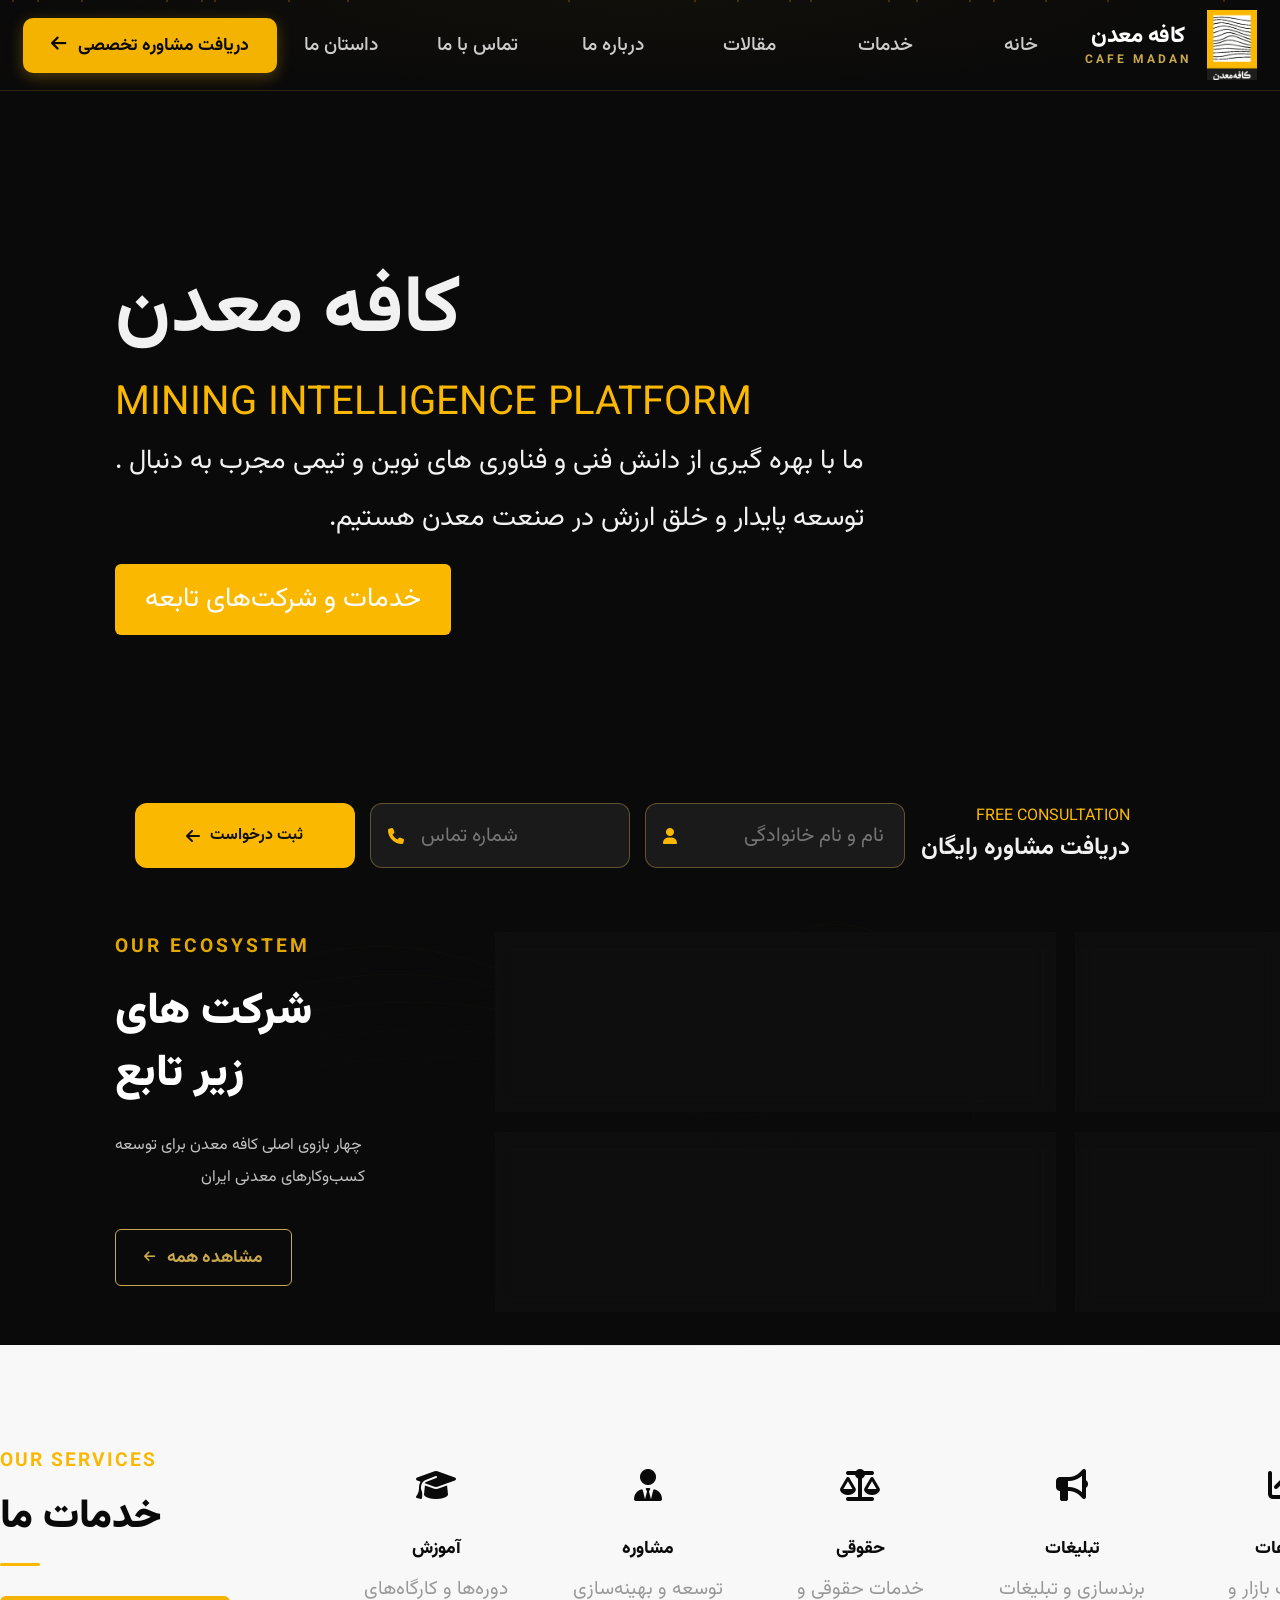
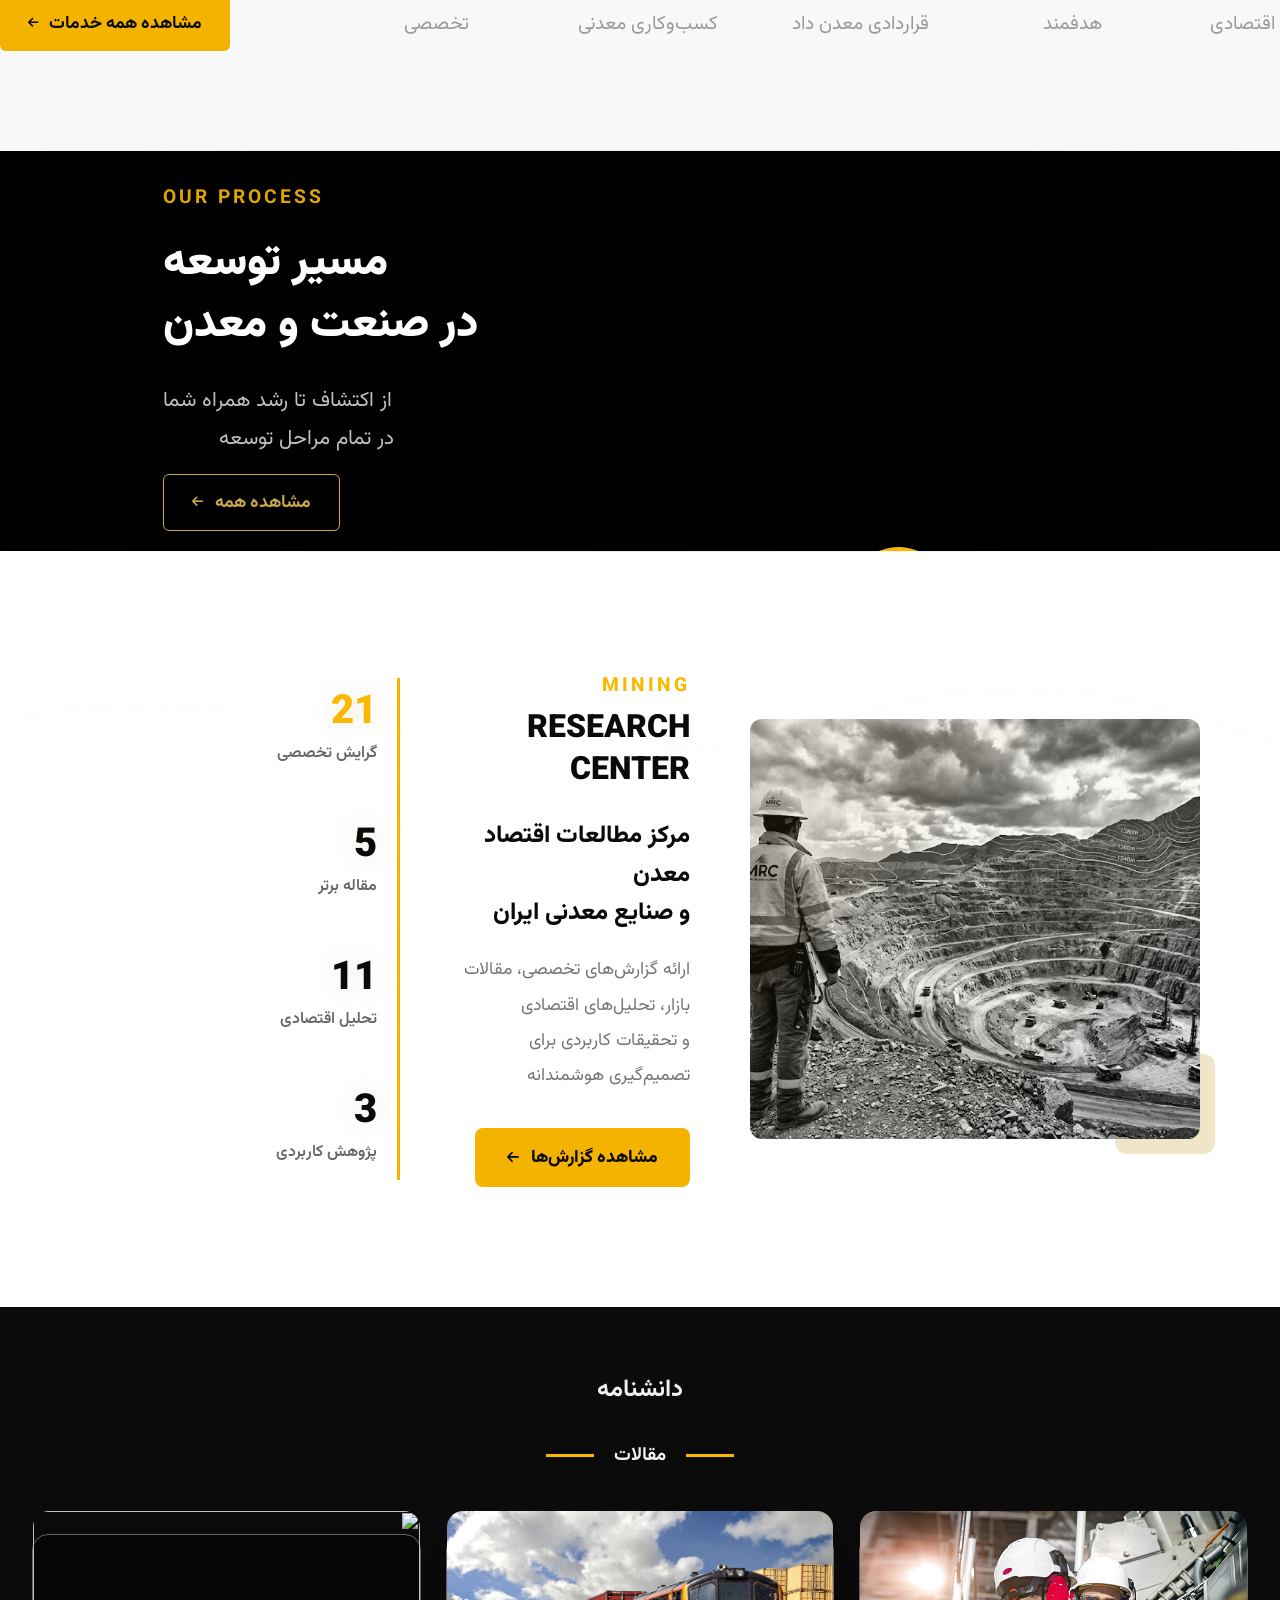
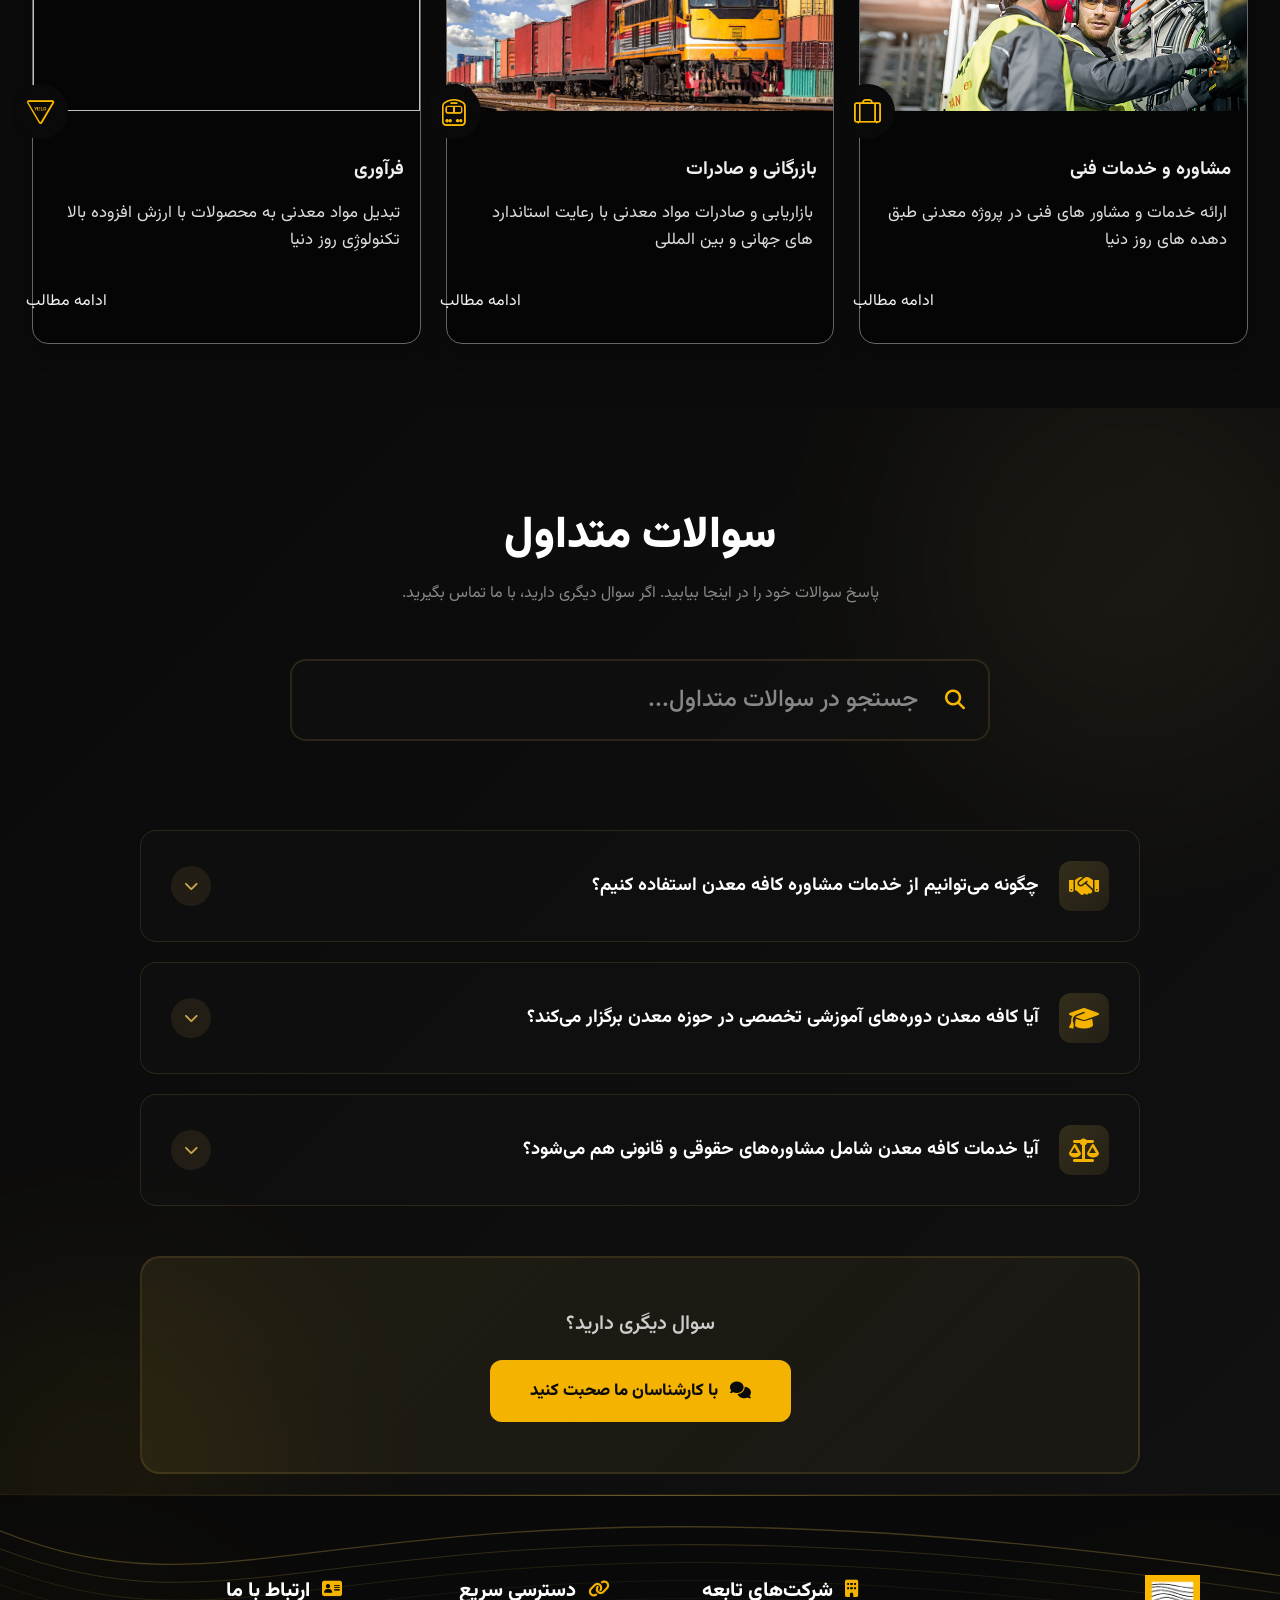
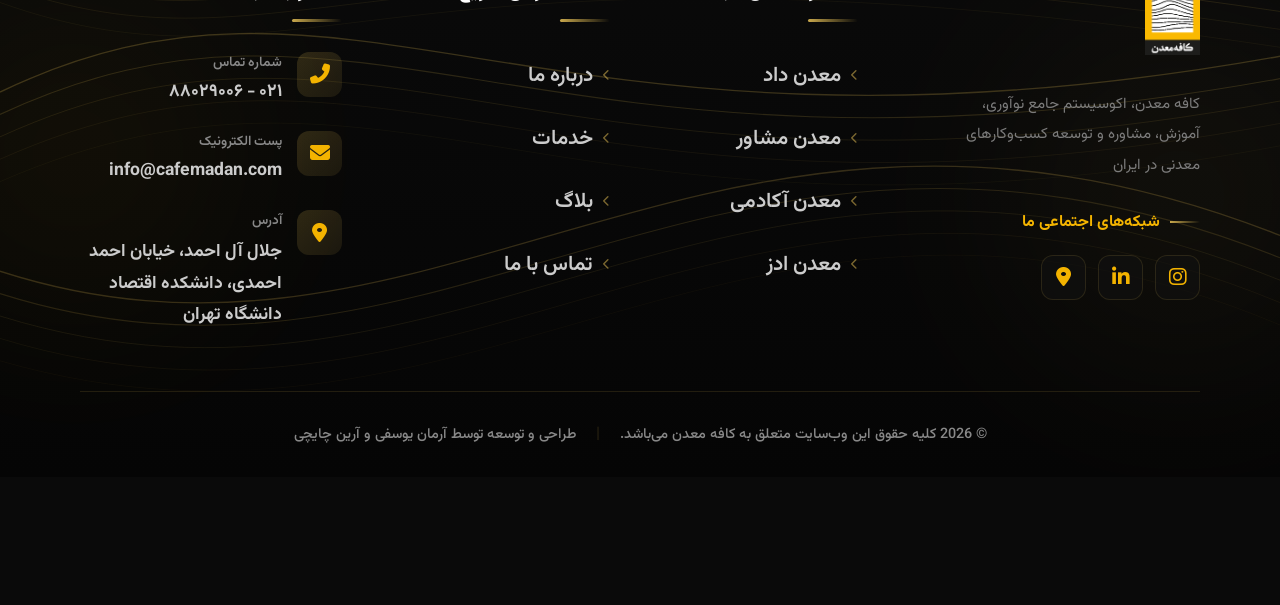
==== public/index.html @ b5cd9478 "Initial website" ====
<!DOCTYPE html>
<html lang="fa" dir="rtl">

<head>
    <meta charset="UTF-8">
    <meta name="viewport" content="width=device-width, initial-scale=1.0">
        <link rel="stylesheet" href="https://cdn.jsdelivr.net/npm/bootstrap-icons@1.13.1/font/bootstrap-icons.min.css">
          <link href="https://fonts.googleapis.com/css2?family=Vazirmatn:wght@100;200;300;400;500;600;700;800;900&display=swap" rel="stylesheet">
    <link rel="stylesheet" href="https://cdnjs.cloudflare.com/ajax/libs/font-awesome/6.5.0/css/all.min.css">
    <link href="https://fonts.googleapis.com/css2?family=Vazirmatn:wght@100;200;300;400;500;600;700;800;900&display=swap" rel="stylesheet">
    <title>کافه معدن</title>

    <link rel="stylesheet" href="./css/style.css">
</head>

<body>

        <nav class="navbar" id="navbar">
        <div class="navbar-overlay"></div>
        <div class="container nav-container">
            
            <!-- Logo Section -->
            <div class="nav-logo">
                <div class="logo-wrapper">
                    <div style="position: relative;top: .3rem;">
                        <img src="images/Asset 1.png" style="object-fit: cover;width: 50px;height: 70px;" alt="">
                        
                    </div>
                    <div class="logo-text">
                        <span class="logo-fa">کافه معدن</span>
                        <span class="logo-en">CAFE MADAN</span>
                    </div>
                </div>
            </div>

            <!-- Navigation Menu -->
            <ul class="nav-menu" id="navMenu">
                <li class="nav-item">
                    <a href="#home" style="font-size: 1.2rem;" class="nav-link active">
                        <span class="link-text">خانه</span>
                        <span class="link-underline"></span>
                    </a>
                </li>
                
                <li class="nav-item">
                    <a href="khadamat.html" style="font-size: 1.2rem;" class="nav-link">
                        <span class="link-text">خدمات</span>
                        <span class="link-underline"></span>
                    </a>
                </li>
                <li class="nav-item">
                    <a href="articels.html" style="font-size: 1.2rem;" class="nav-link">
                        <span class="link-text">مقالات</span>
                        <span class="link-underline"></span>
                    </a>
                </li>
               
                <li class="nav-item">
                    <a href="aboutus.html" style="font-size: 1.2rem;" class="nav-link">
                        <span class="link-text">درباره ما</span>
                        <span class="link-underline"></span>
                    </a>
                </li>
                <li class="nav-item">
                    <a href="call.html" style="font-size: 1.2rem;" class="nav-link">
                        <span class="link-text">تماس با ما</span>
                        <span class="link-underline"></span>
                    </a>
                </li>
                <li class="nav-item">
                    <a href="storyus.html" style="font-size: 1.2rem;" class="nav-link">
                        <span class="link-text">داستان ما</span>
                        <span class="link-underline"></span>
                    </a>
                </li>
            </ul>

            <!-- Action Buttons -->
            <div class="nav-actions">
                <a href="#" style="font-size: 1.1rem;" class="btn-ecosystem">
                    <span class="btn-text">دریافت مشاوره تخصصی</span>
                    <span class="btn-icon">
                        <i class="fas fa-arrow-left"></i>
                    </span>
                    <span class="btn-shine"></span>
                </a>
                
                <button class="hamburger" id="hamburger" aria-label="منو">
                    <span class="hamburger-line"></span>
                    <span class="hamburger-line"></span>
                    <span class="hamburger-line"></span>
                </button>
            </div>
        </div>
    </nav>


    <section class="home" style="background: url('./images/view-heavy-machinery-used-construction-industry.jpg') no-repeat;    display: flex;
    align-items: center;
    min-height: 100vh;
    background-position: center;
    background-size: cover;">
    <div class="content">
        <h3>کافه معدن</h3>
        <span style="color: #FAB900 !important;">MINING INTELLIGENCE PLATFORM</span>
        <p>ما با بهره گیری از دانش فنی و فناوری های نوین و تیمی مجرب  به دنبال         .</p>       <p style="display: flex;justify-content: right;">  توسعه پایدار و خلق ارزش در صنعت معدن هستیم.</p>
        <a href="#ecosystem" class="btn" style="background-color: #FAB900
;border: none;">خدمات و شرکت‌های تابعه</a>
    </div>

    <!-- ✅ بخش آمار - دقیقاً مثل تصویر -->
    <!--div class="hero-stats" style="padding-bottom: 2.9rem;">
        <div class="hero-stat-card">
            <div class="stat-top">
                <span style="color: #FAB900;" class="stat-number" data-target="15">0</span>
                <span class="stat-plus" style="color: #FAB900 !important;">+</span>
            </div>
            <div class="stat-bottom">
                <div class="stat-icon">
                    <svg xmlns="http://www.w3.org/2000/svg" fill="none" viewBox="0 0 24 24" stroke="currentColor" stroke-width="2" style="color: #FAB900 !important;">
                        <path stroke-linecap="round" stroke-linejoin="round" d="M13 7h8m0 0v8m0-8l-8 8-4-4-6 6"/>
                    </svg>
                </div>
                <p style="font-size: 1.2rem;">سال تجربه<br>در صنعت معدن</p>
            </div>
        </div>

        <div class="hero-stat-card">
            <div class="stat-top">
                <span style="color: #FAB900;" class="stat-number" data-target="24">0</span>
                <span class="stat-plus"></span>
            </div>
            <div class="stat-bottom">
                <div class="stat-icon">
                    <svg xmlns="http://www.w3.org/2000/svg" fill="none" viewBox="0 0 24 24" stroke="currentColor" stroke-width="2" style="color: #FAB900 !important;">
                        <path stroke-linecap="round" stroke-linejoin="round" d="M9 17a2 2 0 11-4 0 2 2 0 014 0zM19 17a2 2 0 11-4 0 2 2 0 014 0z"/>
                        <path stroke-linecap="round" stroke-linejoin="round" d="M13 16V6a1 1 0 00-1-1H4a1 1 0 00-1 1v10a1 1 0 001 1h1m8-1a1 1 0 01-1 1H9m4-1V8a1 1 0 011-1h2.586a1 1 0 01.707.293l3.414 3.414a1 1 0 01.293.707V16a1 1 0 01-1 1h-1m-6-1a1 1 0 001 1h1M5 17a2 2 0 104 0m-4 0a2 2 0 114 0m6 0a2 2 0 104 0m-4 0a2 2 0 114 0"/>
                    </svg>
                </div>
                <p style="font-size: 1.2rem;">پروژه فعال<br>در سراسر کشور</p>
            </div>
        </div>

        <div class="hero-stat-card">
            <div class="stat-top">
                <span style="color: #FAB900;" class="stat-number" data-target="48">0</span>
                <span class="stat-plus" style="color: #FAB900;">M+</span>
            </div>
            <div class="stat-bottom">
                <div class="stat-icon">
                    <svg xmlns="http://www.w3.org/2000/svg" fill="none" viewBox="0 0 24 24" stroke="currentColor" stroke-width="2" style="color: #FAB900 !important;">
                        <path stroke-linecap="round" stroke-linejoin="round" d="M20 7l-8-4-8 4m16 0l-8 4m8-4v10l-8 4m0-10L4 7m8 4v10M4 7v10l8 4"/>
                    </svg>
                </div>
                <p style="font-size: 1.2rem;">تن ذخایر شناسایی شده<br>در پهنه‌های معدنی</p>
            </div>
        </div>

        <div class="hero-stat-card">
            <div class="stat-top">
                <span style="color: #FAB900;" class="stat-number" data-target="350">0</span>
                <span class="stat-plus">+</span>
            </div>
            <div class="stat-bottom">
                <div class="stat-icon">
                    <svg xmlns="http://www.w3.org/2000/svg" fill="none" viewBox="0 0 24 24" stroke="currentColor" stroke-width="2" style="color: #FAB900 !important;">
                        <path stroke-linecap="round" stroke-linejoin="round" d="M17 20h5v-2a3 3 0 00-5.356-1.857M17 20H7m10 0v-2c0-.656-.126-1.283-.356-1.857M7 20H2v-2a3 3 0 015.356-1.857M7 20v-2c0-.656.126-1.283.356-1.857m0 0a5.002 5.002 0 019.288 0M15 7a3 3 0 11-6 0 3 3 0 016 0zm6 3a2 2 0 11-4 0 2 2 0 014 0zM7 10a2 2 0 11-4 0 2 2 0 014 0z"/>
                    </svg>
                </div>
                <p style="font-size: 1.2rem;">نیروی متخصص<br>و متعهد</p>
            </div>
        </div>
    </div-->
</section>



    <section class="ecosystem-section" id="ecosystem" style="direction: ltr;height: 445px;padding-right: 20rem;">
        <!-- Topographic Pattern Background -->
        <div class="topo-pattern">
            <svg viewBox="0 0 1200 800" xmlns="http://www.w3.org/2000/svg">
                <path d="M0,100 Q200,50 400,150 T800,100 T1200,200" fill="none" stroke="rgba(244,180,0,0.06)" stroke-width="1"/>
                <path d="M0,150 Q250,100 450,200 T850,150 T1200,250" fill="none" stroke="rgba(244,180,0,0.05)" stroke-width="1"/>
                <path d="M0,200 Q300,150 500,250 T900,200 T1200,300" fill="none" stroke="rgba(244,180,0,0.05)" stroke-width="1"/>
                <path d="M0,250 Q350,200 550,300 T950,250 T1200,350" fill="none" stroke="rgba(244,180,0,0.04)" stroke-width="1"/>
                <path d="M0,300 Q400,250 600,350 T1000,300 T1200,400" fill="none" stroke="rgba(244,180,0,0.04)" stroke-width="1"/>
                <path d="M0,350 Q450,300 650,400 T1050,350 T1200,450" fill="none" stroke="rgba(244,180,0,0.03)" stroke-width="1"/>
                <path d="M0,400 Q500,350 700,450 T1100,400 T1200,500" fill="none" stroke="rgba(244,180,0,0.03)" stroke-width="1"/>
                <path d="M0,450 Q550,400 750,500 T1150,450 T1200,550" fill="none" stroke="rgba(244,180,0,0.02)" stroke-width="1"/>
                <path d="M0,500 Q600,450 800,550 T1200,600" fill="none" stroke="rgba(244,180,0,0.02)" stroke-width="1"/>
                <path d="M0,550 Q650,500 850,600 T1200,650" fill="none" stroke="rgba(244,180,0,0.015)" stroke-width="1"/>
                <path d="M0,600 Q700,550 900,650 T1200,700" fill="none" stroke="rgba(244,180,0,0.01)" stroke-width="1"/>
                <path d="M0,650 Q750,600 950,700 T1200,750" fill="none" stroke="rgba(244,180,0,0.01)" stroke-width="1"/>
                <path d="M0,700 Q800,650 1000,750 T1200,800" fill="none" stroke="rgba(244,180,0,0.008)" stroke-width="1"/>
                <path d="M0,750 Q850,700 1050,800" fill="none" stroke="rgba(244,180,0,0.005)" stroke-width="1"/>
            </svg>
        </div>

        <div class="eco-wrapper">
            <!-- Left Side: Header -->
            <div class="eco-header" style="margin-bottom: 2.3rem;">
                <span class="eco-label" style="color: #FAB900 !important;font-size: 1.2rem !important; ">OUR ECOSYSTEM</span>
                <h2 class="eco-title">
                    شرکت های<br>
                   زیر تابع
                </h2>
                <p class="eco-desc">
                    چهار بازوی اصلی کافه معدن برای توسعه
                                     <p class="eco-desc2">                     کسب‌وکارهای معدنی ایران</p>
                </p>
                <a href="#" style="font-size: 1.1rem;" class="eco-btn">
                    <i class="fas fa-arrow-left"></i>
                    <span>مشاهده همه</span>
                </a>
            </div>

            <!-- Right Side: Cards Grid -->
            <div class="eco-cards-grid">
                <!-- Card 01 -->
                <div class="eco-card" data-index="1">
                    <div class="card-header">
                        <div class="card-arrow-icon">
                            
                        </div>
                        <span class="card-num" style="color: #FAB900 !important;">01</span>
                    </div>
                                            <!--div style="display: flex;align-items: center;justify-content: center;position: absolute;left: 22rem;">
                                                <img style="width: 8rem;height: 16rem;position: relative;bottom: 5rem;" src="lars-portjanow-Q7Qz1JkjHqQ-unsplash.jpg" alt="">
                        </div-->
                    <div class="card-body">
                        <div class="card-icon" style="position: relative;bottom: 2rem;left: 1rem;">
                            <img src="images/لوگوی-معدن-آکادمی.webp" alt="" style="width: 6rem;border-radius: 1rem;margin-top: 1rem;">
                        </div>
                        <div style="position: relative;bottom: 7rem;left: 7rem;">
                            <h3 class="card-title">معدن آکادمی</h3>
                        <p class="card-desc">
                            آموزش تخصصی، دوره‌های آنلاین<br>
                           <p class="card-desc2" style="margin-left: 5.5rem;"> و کارگاه‌های عملی</p>
                        </p>
                        <a href="https://www.instagram.com/madan.academy/" style="font-size: 20px;position: relative;left: 20rem;font-size: 15px;text-decoration: none;color: #FAB900 !important;">مشاهده</a>
                        </div>
                    </div>
                    <div class="card-border-glow"></div>
                </div>

                <!-- Card 02 -->
                <div class="eco-card" data-index="2">
                    <div class="card-header">
                        <div class="card-arrow-icon">
                            
                        </div>
                        <span class="card-num" style="color: #FAB900 !important;">02</span>
                    </div>
                    <div class="card-body">
                        <div class="card-icon" style="position: relative;bottom: 2rem;left: 1rem;">
                            <img src="images/لوگوی-معدن-داد.webp" alt="" style="width: 6rem;border-radius: 1rem;margin-top: 1rem;">
                        </div>
                        <div style="position: relative;bottom: 7rem;left: 7rem;"">
                            <h3 class="card-title">معدن داد</h3>
                        <p class="card-desc">
                            خدمات حقوقی تخصصی<br>
                           <p class="card-desc2" style="margin-left: 3.6rem;"> در حوزه معدن</p>
                        </p>
                        <a href="https://www.instagram.com/madan.daad/" style="font-size: 20px;position: relative;left: 20rem;font-size: 15px;text-decoration: none;color: #FAB900 !important;">مشاهده</a>
                        </div>
                    </div>
                    <div class="card-border-glow"></div>
                </div>

                <!-- Card 03 -->
                <div class="eco-card" data-index="3">
                    <div class="card-header">
                        <div class="card-arrow-icon">
                            
                        </div>
                        <span class="card-num" style="color: #FAB900 !important;">03</span>
                    </div>
                    <div class="card-body">
                        <div class="card-icon" style="position: relative;bottom: 2rem;left: 1rem;">
                            <img src="images/لوگوی-معدن-ادز.webp" alt="" style="width: 6rem;border-radius: 1rem;margin-top: 1rem;">
                        </div>
                        <div style="position: relative;bottom: 7rem;left: 7rem;">
                            <h3 class="card-title">معدن ادز</h3>
                        <p class="card-desc">
                            تبلیغات و برندینگ تخصصی<br>
                           <p class="card-desc2" style="margin-left: 4rem !important;"> در صنعت معدن</p>
                        </p>
                        <a href="https://azargroupco.com/" style="font-size: 20px;position: relative;left: 20rem;font-size: 15px;text-decoration: none;color: #FAB900;">مشاهده</a>
                        </div>
                    </div>
                    <div class="card-border-glow"></div>
                </div>

                <!-- Card 04 - with image background -->
                <div class="eco-card eco-card-image" data-index="4">
                    <div class="card-image-bg"></div>
                    <div class="card-image-overlay"></div>
                    <div class="card-header">
                        <div class="card-arrow-icon">
                           
                        </div>
                        <span class="card-num" style="color: #FAB900 !important;">04</span>
                    </div>
                    <div class="card-body">
                        <div class="card-icon" style="position: relative;bottom: 2rem;left: 1rem;">
                            <img src="images/لوگوی-معدن-مشاور.webp" alt="" style="width: 6rem;border-radius: 1rem;margin-top: 1rem;">
                        </div>
                        <div style="position: relative;bottom: 7rem;left: 7rem;">
                            <h3 class="card-title">معدن مشاور</h3>
                        <p class="card-desc">
                            مشاوره و توسعه کسب‌وکارهای
                           <p class="card-desc2"> معدنی و صنایع وابسته</p>
                        </p>
                        <a  href="https://www.instagram.com/madan.moshaverr/" style="font-size: 20px;position: relative;left: 20rem;font-size: 15px;text-decoration: none;color: #FAB900 !important;">مشاهده</a>
                        </div>
                    </div>
                    <div class="card-border-glow"></div>
                </div>
            </div>
        </div>
    </section>


     <section class="services-section" style="direction: ltr;">
        <div class="services-container">
            
            <!-- Left Side: Header -->
            <div class="services-header" style="position: relative;right: 5rem;">
                <span class="services-label" style="color: #FAB900 !important;font-size: 1.2rem !important;">OUR SERVICES</span>
                <h2 class="services-title">خدمات ما</h2>
                <div class="services-divider" style="background-color: #FAB900 !important;"></div>
                <a href="#" style="font-size: 1.1rem;" class="services-btn">
                    <i class="fas fa-arrow-left"></i>
                    <span>مشاهده همه خدمات</span>
                </a>
            </div>

            <!-- Right Side: Services Grid -->
            <div class="services-grid">
                
                <!-- Service 1: آموزش -->
                <div class="service-item" data-service="1">
                    <div class="service-icon">
                        <i class="fas fa-graduation-cap"></i>
                    </div>
                    <h3 class="service-title">آموزش</h3>
                    <p class="service-desc">
                        دوره‌ها و کارگاه‌های<br>
                        تخصصی
                    </p>
                </div>

                <!-- Service 2: مشاوره -->
                <div class="service-item" data-service="2">
                    <div class="service-icon">
                        <i class="fas fa-user-tie"></i>
                    </div>
                    <h3 class="service-title">مشاوره</h3>
                    <p class="service-desc">
                        توسعه و بهینه‌سازی<br>
                        کسب‌وکاری معدنی
                    </p>
                </div>

                <!-- Service 3: حقوقی -->
                <div class="service-item" data-service="3">
                    <div class="service-icon">
                        <i class="fas fa-balance-scale"></i>
                    </div>
                    <h3 class="service-title">حقوقی</h3>
                    <p class="service-desc">
                        خدمات حقوقی و قراردادی
                        معدن داد
                    </p>
                </div>

                <!-- Service 4: تبلیغات -->
                <div class="service-item" data-service="4">
                    <div class="service-icon">
                        <i class="fas fa-bullhorn"></i>
                    </div>
                    <h3 class="service-title">تبلیغات</h3>
                    <p class="service-desc">
                        برندسازی و تبلیغات<br>
                        هدفمند
                    </p>
                </div>

                <!-- Service 5: اطلاعات -->
                <div class="service-item" data-service="5">
                    <div class="service-icon">
                        <i class="fas fa-chart-line"></i>
                    </div>
                    <h3 class="service-title">اطلاعات</h3>
                    <p class="service-desc">
                        تنظیمات بازار و تحلیل‌های
                        اقتصادی
                    </p>
                </div>

                <!-- Service 6: سرمایه‌گذاری -->
                <div class="service-item" data-service="6">
                    <div class="service-icon">
                        <i class="fas fa-coins"></i>
                    </div>
                    <h3 class="service-title">سرمایه‌گذاری</h3>
                    <p class="service-desc">
                        فرمت‌ها و جذب<br>
                        سرمایه
                    </p>
                </div>

            </div>
        </div>
    </section>

    

<section class="mine" style="direction: ltr;background: #000;height: 400px;padding-right: 20rem;">
    <div class="card">
        <div class="eco-header" style=" padding-left: 3rem;">
                <span class="eco-label" style="color: #FAB900 !important;font-size: 1.2rem !important;">OUR PROcess</span>
                <h2 class="eco-title">
                    مسیر توسعه<br>
                     در صنعت و معدن
                </h2>
                <p class="eco-desc" style="font-size: 1.3rem !important;">
                    از اکتشاف تا رشد همراه شما<br>
                </p>
                <p style="color: #f1f1f1;margin-left: 3.5rem;    opacity: 0.8; font-size: 1.3rem;padding-bottom: 1.2rem;"> در تمام مراحل توسعه</p>
                <a href="#" style="font-size: 1.1rem;" class="eco-btn">
                    <i class="fas fa-arrow-left"></i>
                    <span>مشاهده همه</span>
                </a>
            </div>


            <div class="cardinfo" style="background: transparent;display: flex;align-items: center;text-align: center;justify-content: center;position: relative; bottom: 22rem !;left: 18rem;">
                <div class="boxxx" style=" width: 10rem;height: 18rem;align-items: center;justify-content: center;text-align: center;display: flex;flex-direction: column;">
                    <div class="bord" style="width: 95px;height: 95px;border-radius: 50%;background: #FAB900;align-items: center;display: flex;justify-content: center;">
                        <i style="font-size: 35px;color: #f1f1f1;" class="bi bi-graph-up"></i>
                    </div>
                    <span style="font-size: 1.5rem;font-weight: bold;padding-top: 2rem;padding-bottom: .2rem;color: #f1f1f1;">رشد</span>
                    <p style="font-size: 1rem;color: #999;">توسعه پایدار و اقزایش <br>
                        ارزش افزوده
                    </p>
                </div>
                <i style="color: #f1f1f1;position: relative;bottom: 3rem;font-size: 2rem;" class="bi bi-arrow-right"></i>
                <div class="boxxx"style=" width: 10rem;height: 18rem;align-items: center;justify-content: center;text-align: center;display: flex;flex-direction: column;">
                    <div class="bord" style="width: 95px;height: 95px;border-radius: 50%;background: #FAB900;align-items: center;display: flex;justify-content: center;">
                        <i style="font-size: 35px;color: #f1f1f1;" class="bi bi-people"></i>
                    </div>
                    <span style="font-size: 1.5rem;font-weight: bold;padding-top: 2rem;padding-bottom: .2rem;color: #f1f1f1;">مشاوره</span>
                    <p style="font-size: 1rem;color: #999;">مشاوره تخصصی در  <br>
                    کلیه مراحل
                    </p>
                </div>
                                <i style="color: #f1f1f1;position: relative;bottom: 3rem;font-size: 2rem;" class="bi bi-arrow-right"></i>
                <div class="boxxx" style=" width: 10rem;height: 18rem;align-items: center;justify-content: center;text-align: center;display: flex;flex-direction: column;">
                    <div class="bord" style="width: 95px;height: 95px;border-radius: 50%;background: #FAB900;align-items: center;display: flex;justify-content: center;">
                        <i style="font-size: 35px;color: #f1f1f1;" class="bi bi-mortarboard"></i>
                    </div>
                    <span style="font-size: 1.5rem;font-weight: bold;padding-top: 2rem;padding-bottom: .2rem;color: #f1f1f1;">آموزش</span>
                    <p style="font-size: 1rem;color: #999;">توسعه سازی نیروی <br> متخصص</p>
                </div>
                                <i style="color: #f1f1f1;position: relative;bottom: 3rem;font-size: 2rem;" class="bi bi-arrow-right"></i>
                <div class="boxxx" style=" width: 10rem;height: 18rem;align-items: center;justify-content: center;text-align: center;display: flex;flex-direction: column;">
                   <div class="bord" style="width: 95px;height: 95px;border-radius: 50%;background: #FAB900;align-items: center;display: flex;justify-content: center;">
                        <i style="font-size: 35px;color: #f1f1f1;" class="bi bi-cash-coin"></i>
                    </div>
                    <span style="font-size: 1.5rem;font-weight: bold;padding-top: 2rem;padding-bottom: .2rem;color: #f1f1f1;">سرمایه گذاری</span>
                    <p style="font-size: 1rem;color: #999;">مدیریت سرمایه و <br> تامین مالی</p>
                </div>
                                <i style="color: #f1f1f1;position: relative;bottom: 3rem;font-size: 2rem;" class="bi bi-arrow-right"></i>
                <div class="boxxx" style=" width: 10rem;height: 18rem;align-items: center;justify-content: center;text-align: center;display: flex;flex-direction: column;">
                   <div class="bord" style="width: 95px;height: 95px;border-radius: 50%;background: #FAB900;align-items: center;display: flex;justify-content: center;">
                        <i style="font-size: 35px;color: #f1f1f1;" class="bi bi-menu-down"></i>
                    </div>
                    <span style="font-size: 1.5rem;font-weight: bold;padding-top: 2rem;padding-bottom: .2rem;color: #f1f1f1;">تحلیل</span>
                    <p style="font-size: 1rem;color: #999;">تحلیل داده ها و <br>معاملات امکتن سنجی</p>
                </div>
                                <i style="color: #f1f1f1;position: relative;bottom: 3rem;font-size: 2rem;" class="bi bi-arrow-right"></i>
                <div class="boxxx" style=" width: 10rem;height: 18rem;align-items: center;justify-content: center;text-align: center;display: flex;flex-direction: column;">
                   <div class="bord" style="width: 95px;height: 95px;border-radius: 50%;background: #FAB900;align-items: center;display: flex;justify-content: center;">
                        <i style="font-size: 35px;color: #f1f1f1;" class="bi bi-bullseye"></i>
                    </div>
                    <span style="font-size: 1.5rem;font-weight: bold;padding-top: 2rem;padding-bottom: .2rem;color: #f1f1f1;">اکتشاف</span>
                    <p style="font-size: 1rem;color: #999;">شناسایی و ارزیابی <br>پتانسیل های معدنی</p>
                </div>
            </div>
    </div>
</section>


 <section class="research-section">
        <!-- Topographic Pattern Overlay -->
        <div class="topo-pattern-research">
            <svg viewBox="0 0 1200 600" xmlns="http://www.w3.org/2000/svg">
                <path d="M0,100 Q200,80 400,120 T800,100 T1200,130" fill="none" stroke="rgba(201,168,76,0.08)" stroke-width="1"/>
                <path d="M0,150 Q250,130 450,170 T850,150 T1200,180" fill="none" stroke="rgba(201,168,76,0.06)" stroke-width="1"/>
                <path d="M0,200 Q300,180 500,220 T900,200 T1200,230" fill="none" stroke="rgba(201,168,76,0.06)" stroke-width="1"/>
                <path d="M0,250 Q350,230 550,270 T950,250 T1200,280" fill="none" stroke="rgba(201,168,76,0.05)" stroke-width="1"/>
                <path d="M0,300 Q400,280 600,320 T1000,300 T1200,330" fill="none" stroke="rgba(201,168,76,0.05)" stroke-width="1"/>
                <path d="M0,350 Q450,330 650,370 T1050,350 T1200,380" fill="none" stroke="rgba(201,168,76,0.04)" stroke-width="1"/>
                <path d="M0,400 Q500,380 700,420 T1100,400 T1200,430" fill="none" stroke="rgba(201,168,76,0.04)" stroke-width="1"/>
                <path d="M0,450 Q550,430 750,470 T1150,450 T1200,480" fill="none" stroke="rgba(201,168,76,0.03)" stroke-width="1"/>
            </svg>
        </div>

        <div class="research-container">
            <div class="research-wrapper">
                <!-- Left Side: Image -->
                <div class="research-image-wrapper">
                    <div class="research-image">
                        <img src="images/5893497563606879744.jpg" alt="Mining Research Center - مهندس معدن در حال بررسی معدن روباز">
                        <div class="image-overlay"></div>
                    </div>
                    <div class="image-accent"></div>
                </div>

                <!-- Center: Content -->
                <div class="research-content">
                    <div class="content-header">
                        <span class="content-label" style="color: #FAB900;font-size: 1.2rem;">MINING</span>
                        <h2 class="content-title">RESEARCH CENTER</h2>
                    </div>
                    
                    <h3 class="content-subtitle">
                        مرکز مطالعات اقتصاد معدن<br>
                        و صنایع معدنی ایران
                    </h3>
                    
                    <p style="font-size: 1.1rem;" class="content-desc">
                        ارائه گزارش‌های تخصصی، مقالات بازار، تحلیل‌های اقتصادی<br>
                        و تحقیقات کاربردی برای تصمیم‌گیری هوشمندانه
                    </p>
                    
                    <a href="#" style="font-size: 1.1rem;" class="content-btn">
                        <span>مشاهده گزارش‌ها</span>
                        <i class="fas fa-arrow-left"></i>
                    </a>
                </div>

                <!-- Right Side: Statistics -->
                <div class="research-stats">
                    <div class="stat-item" data-stat="1">
                        <span style="color: #FAB900;" class="stat-number" data-target="47">0</span>
                        <span class="stat-label">گرایش تخصصی</span>
                    </div>
                    
                    <div class="stat-item" data-stat="2">
                        <span class="stat-number" data-target="13">0</span>
                        <span class="stat-label">مقاله برتر</span>
                    </div>
                    
                    <div class="stat-item" data-stat="3">
                        <span class="stat-number" data-target="25">0</span>
                        <span class="stat-label">تحلیل اقتصادی</span>
                    </div>
                    
                    <div class="stat-item" data-stat="4">
                        <span class="stat-number" data-target="09">0</span>
                        <span class="stat-label">پژوهش کاربردی</span>
                    </div>
                </div>
            </div>
        </div>
    </section>





<section class="information">

        <h2 style="color: #f1f1f1;display: flex; text-align: center;justify-content: center;margin-bottom: .5rem;">دانشنامه</h2>
           <div class="title-line">
    <div class="line-hop"></div>

    <h3>مقالات</h3>

    <div class="line-hop2"></div>
</div>

    <div class="boxs">

        <div class="box" data-name=">مشاوره و خدمات فنی ,ارائه خدمات و مشاور های فنی در پروژه معدنی طبق دهده های روز دنیا">
            <div class="img">
                <img src="images/sp2.jpg" alt="">
            </div>
            <div class="inf">
                <div style="width: 55px; height: 55px;background: #0a0a0a;color: #FAB900; border-radius: 50px;display: flex;align-items: center;text-align: center;justify-content: center;position: relative;right: 22rem;bottom: 4rem;font-size: 1.7rem;">
                <i class="bi bi-suitcase-lg" style="position: relative; top: .3rem;"></i>
            </div>
                <h3 style="position: relative;bottom: 3rem;">مشاوره و خدمات فنی</h3>
            <span style="position: relative;bottom: 3rem;">ارائه خدمات و مشاور های فنی در پروژه معدنی طبق دهده های روز دنیا</span>
            <a href="">ادامه مطالب</a>
            </div>
        </div>

        <div class="box" data-name="بازرگانی و صادرات,بازاریابی و صادرات مواد معدنی با رعایت استاندارد های جهانی و بین المللی">
            <div class="img">
                <img src="images/GE_4530_Shutterstock_1077721433_RV.jpg" alt="">
            </div>
            <div style="width: 55px; height: 55px;background: #0a0a0a;color: #FAB900;border-radius: 50px;display: flex;align-items: center;text-align: center;justify-content: center;position: relative;right: 22rem;bottom: 4rem;font-size: 1.7rem;">
                <i class="bi bi-train-front" style="position: relative; top: .3rem;"></i>
            </div>
            <h3 style="position: relative;bottom: 3rem;">بازرگانی و صادرات </h3>
            <span style="position: relative;bottom: 3rem;">بازاریابی و صادرات مواد معدنی با رعایت استاندارد های جهانی و بین المللی</span>
            <a href="" >ادامه مطالب</a>
        </div>

        <div class="box" data-name="فرآوری,تبدیل مواد معدنی به محصولات با ارزش افزوده بالا تکنولوژِی روز دنیا">
            <div class="img">
                <img src="images/pexels-tomfisk-6542371.jpg" alt="">
            </div>
            <div style="width: 55px; height: 55px;background: #0a0a0a;color: #FAB900;border-radius: 50px;display: flex;align-items: center;text-align: center;justify-content: center;position: relative;right: 22rem;bottom: 4rem;font-size: 1.7rem;">
                <i class="bi bi-sign-yield" style="position: relative; top: .3rem;"></i>
            </div>
            <h3 style="position: relative;bottom: 3rem;">فرآوری</h3>
            <span style="position: relative;bottom: 3rem;">تبدیل مواد معدنی به محصولات با ارزش افزوده بالا تکنولوژِی روز دنیا</span>
            <a href="">ادامه مطالب</a>
        </div>
    </div>
</section>



    <section class="faq-section">
        <!-- Background Effects -->
        <div class="faq-bg-pattern">
            <div class="glow-orb glow-orb-1"></div>
            <div class="glow-orb glow-orb-2"></div>
        </div>

        <div class="faq-container">
            <!-- Header -->
            <div class="faq-header">
                
                <h2 class="faq-title">سوالات متداول</h2>
                <p class="faq-desc">
                    پاسخ سوالات خود را در اینجا بیابید. اگر سوال دیگری دارید، با ما تماس بگیرید.
                </p>
            </div>

            <!-- Search Box -->
            <div class="faq-search-wrapper">
                <div class="search-box">
                    <i class="fas fa-search search-icon" style="color: #FAB900;"></i>
                    <input 
                        type="text" 
                        id="faqSearch" 
                        class="search-input" 
                        placeholder="جستجو در سوالات متداول..."
                        autocomplete="off"
                    >
                    <button class="clear-search" id="clearSearch" type="button">
                        <i class="fas fa-times"></i>
                    </button>
                </div>
                <div class="search-stats" id="searchStats"></div>
            </div>

            <!-- FAQ Items -->
            <div class="faq-list" id="faqList">
                
                <!-- FAQ Item 1 -->
                <div class="faq-item" data-category="مشاوره">
                    <button class="faq-question" aria-expanded="false">
                        <div class="question-content">
                            <div class="question-icon">
                                <i class="fas fa-handshake"></i>
                            </div>
                            <span class="question-text">چگونه می‌توانیم از خدمات مشاوره کافه معدن استفاده کنیم؟</span>
                        </div>
                        <div class="question-arrow">
                            <i class="fas fa-chevron-down"></i>
                        </div>
                    </button>
                    <div class="faq-answer">
                        <div class="answer-content">
                            <p style="font-size: 1.3rem;">شما می‌توانید با تماس مستقیم یا از طریق فرم درخواست مشاوره در وب‌سایت ما، نیازهای خود را مطرح کرده و جلسه‌ای با کارشناسان ما تنظیم کنید. ما خدمات مشاوره را با توجه به نیازهای خاص هر پروژه ارائه می‌دهیم.</p>
                            <div class="answer-footer">
                            </div>
                        </div>
                    </div>
                </div>

                <!-- FAQ Item 2 -->
                <div class="faq-item" data-category="آموزش">
                    <button class="faq-question" aria-expanded="false">
                        <div class="question-content">
                            <div class="question-icon">
                                <i class="fas fa-graduation-cap"></i>
                            </div>
                            <span class="question-text">آیا کافه معدن دوره‌های آموزشی تخصصی در حوزه معدن برگزار می‌کند؟</span>
                        </div>
                        <div class="question-arrow">
                            <i class="fas fa-chevron-down"></i>
                        </div>
                    </button>
                    <div class="faq-answer">
                        <div class="answer-content">
                            <p style="font-size: 1.3rem;">بله، کافه معدن از طریق بخش <strong>معدن آکادمی</strong>، دوره‌های آموزشی متنوعی در زمینه‌های مختلف معدن، از جمله استخراج، فرآوری و مدیریت منابع معدنی، برگزار می‌کند. این دوره‌ها به صورت حضوری و آنلاین قابل دسترسی هستند.</p>
                            <div class="answer-footer">
                                
                            </div>
                        </div>
                    </div>
                </div>

                <!-- FAQ Item 3 -->
                <div class="faq-item" data-category="حقوقی">
                    <button class="faq-question" aria-expanded="false">
                        <div class="question-content">
                            <div class="question-icon">
                                <i class="fas fa-balance-scale"></i>
                            </div>
                            <span class="question-text">آیا خدمات کافه معدن شامل مشاوره‌های حقوقی و قانونی هم می‌شود؟</span>
                        </div>
                        <div class="question-arrow">
                            <i class="fas fa-chevron-down"></i>
                        </div>
                    </button>
                    <div class="faq-answer">
                        <div class="answer-content">
                            <p style="font-size: 1.3rem;">بله، در بخش <strong>معدن داد</strong>، ما مشاوره‌های حقوقی تخصصی در زمینه قوانین و مقررات صنعت معدن، تنظیم قراردادها و حل اختلافات را ارائه می‌دهیم تا شرکت‌های معدنی با اطمینان بیشتری به فعالیت خود ادامه دهند.</p>
                            <div class="answer-footer">
                                
                            </div>
                        </div>
                    </div>
                </div>

            </div>

            <!-- No Results Message -->
            <div class="no-results" id="noResults" style="display: none;">
                <i class="fas fa-search"></i>
                <p>متاسفانه نتیجه‌ای یافت نشد.</p>
                <span>لطفاً واژه‌های دیگری را امتحان کنید.</span>
            </div>

            <!-- Contact CTA -->
            <div class="faq-cta">
                <p>سوال دیگری دارید؟</p>
                <a href="call.html" class="cta-btn">
                    <i class="fas fa-comments"></i>
                    با کارشناسان ما صحبت کنید
                </a>
            </div>
        </div>
    </section>

  <div style="height: 3rem; background: #0a0a0a;"></div>

    <footer class="site-footer" style="position: relative;bottom: 8rem !important;">
        <div class="footer-top-pattern">
            <svg viewBox="0 0 1440 650" preserveAspectRatio="none" xmlns="http://www.w3.org/2000/svg">
                <path d="M0,40 C300,160 400,-60 1440,90" fill="none" stroke="rgba(201,168,76,0.32)" stroke-width="1.5"/>
                <path d="M0,60 C310,180 410,-40 1440,110" fill="none" stroke="rgba(201,168,76,0.22)" stroke-width="1.2"/>
                <path d="M0,80 C320,200 420,-20 1440,130" fill="none" stroke="rgba(201,168,76,0.16)" stroke-width="1"/>
                <path d="M0,100 C330,220 430,0 1440,150" fill="none" stroke="rgba(201,168,76,0.11)" stroke-width="1"/>
                <path d="M0,120 C340,240 440,20 1440,170" fill="none" stroke="rgba(201,168,76,0.07)" stroke-width="1"/>
                
                <path d="M0,220 C400,30 600,330 1440,180" fill="none" stroke="rgba(201,168,76,0.28)" stroke-width="1.5"/>
                <path d="M0,245 C410,55 610,355 1440,205" fill="none" stroke="rgba(201,168,76,0.20)" stroke-width="1.2"/>
                <path d="M0,270 C420,80 620,380 1440,230" fill="none" stroke="rgba(201,168,76,0.14)" stroke-width="1"/>
                <path d="M0,295 C430,105 630,405 1440,255" fill="none" stroke="rgba(201,168,76,0.09)" stroke-width="1"/>
                <path d="M0,320 C440,130 640,430 1440,280" fill="none" stroke="rgba(201,168,76,0.06)" stroke-width="1"/>

                <path d="M0,420 C500,580 800,130 1440,380" fill="none" stroke="rgba(201,168,76,0.25)" stroke-width="1.5"/>
                <path d="M0,445 C510,605 810,155 1440,405" fill="none" stroke="rgba(201,168,76,0.18)" stroke-width="1.2"/>
                <path d="M0,470 C520,630 820,180 1440,430" fill="none" stroke="rgba(201,168,76,0.12)" stroke-width="1"/>
                <path d="M0,495 C530,655 830,205 1440,455" fill="none" stroke="rgba(201,168,76,0.08)" stroke-width="1"/>
                <path d="M0,520 C540,675 840,230 1440,480" fill="none" stroke="rgba(201,168,76,0.05)" stroke-width="1"/>
            </svg>
        </div>

        <div class="footer-container">
            <div class="footer-main">
                
                <div class="footer-col footer-brand">
                    <div class="footer-logo">
                        <div class="footer-logo">
                            <img src="images/Asset 1.png" alt="کافه معدن - Cafe Madan">
                        </div>
                    </div>
                    <p class="footer-desc">
                        کافه معدن، اکوسیستم جامع نوآوری، آموزش، مشاوره و توسعه کسب‌وکارهای معدنی در ایران
                    </p>
                    
                    <div class="footer-social">
                        <h4 class="social-title">شبکه‌های اجتماعی ما</h4>
                        <div class="social-links">
                            <a href="https://www.instagram.com/cafemadan_official/?hl=en" class="social-link" aria-label="Instagram">
                                <i class="fab fa-instagram"></i>
                            </a>
                            <a href="https://www.linkedin.com/company/cafemadanofficial/?utm_source=ig&utm_medium=social&utm_content=link_in_bio&fbclid=PAZXh0bgNhZW0CMTEAc3J0YwZhcHBfaWQPOTM2NjE5NzQzMzkyNDU5AAGno-MJZFKBWafqtH5XJ0cYtlppnlG0RKQEsJx5RGIUmrALfQGjsswHOVIt8Mc_aem_hUCE9BTPhNIYxbwNOilqFw" class="social-link" aria-label="LinkedIn">
                                <i class="fab fa-linkedin-in"></i>
                            </a>
                            <a href="https://nshn.ir/0b_bvknBexOsJ0" class="social-link" aria-label="Telegram">
                                <i class="fas fa-map-marker-alt"></i>
                            </a>
                           
                        </div>
                    </div>
                </div>

                <div class="footer-col">
                    <h4 class="footer-title">
                        <span class="title-icon"><i class="fas fa-building"></i></span>
                        شرکت‌های تابعه
                    </h4>
                    <ul class="footer-links">
                        <li>
                            <a href="https://www.instagram.com/madan.daad/" class="footer-link">
                                <i class="fas fa-chevron-left"></i>
                                معدن داد
                            </a>
                        </li>
                        <li>
                            <a href="https://www.instagram.com/madan.moshaverr/" class="footer-link">
                                <i class="fas fa-chevron-left"></i>
                                معدن مشاور
                            </a>
                        </li>
                        <li>
                            <a href="https://www.instagram.com/madan.academy/" class="footer-link">
                                <i class="fas fa-chevron-left"></i>
                                معدن آکادمی
                            </a>
                        </li>
                        <li>
                            <a href="https://www.instagram.com/madan_ads/" class="footer-link">
                                <i class="fas fa-chevron-left"></i>
                                معدن ادز
                            </a>
                        </li>
                    </ul>
                </div>

                <div class="footer-col">
                    <h4 class="footer-title">
                        <span class="title-icon"><i class="fas fa-link"></i></span>
                        دسترسی سریع
                    </h4>
                    <ul class="footer-links">
                        <li>
                            <a href="aboutus.html" class="footer-link">
                                <i class="fas fa-chevron-left"></i>
                                درباره ما
                            </a>
                        </li>
                        <li>
                            <a href="khadamat.html" class="footer-link">
                                <i class="fas fa-chevron-left"></i>
                                خدمات
                            </a>
                        </li>
                        <li>
                            <a href="articels.html" class="footer-link">
                                <i class="fas fa-chevron-left"></i>
                                بلاگ
                            </a>
                        </li>
                        <li>
                            <a href="call.html" class="footer-link">
                                <i class="fas fa-chevron-left"></i>
                                تماس با ما
                            </a>
                        </li>
                    </ul>
                </div>

                <div class="footer-col footer-contact">
                    <h4 class="footer-title">
                        <span class="title-icon"><i class="fas fa-address-card"></i></span>
                        ارتباط با ما
                    </h4>
                    
                    <div class="contact-items">
                        <div class="contact-item">
                            <div class="contact-icon">
                                <i class="fas fa-phone-alt"></i>
                            </div>
                            <div class="contact-details">
                                <span class="contact-label">شماره تماس</span>
                                <a href="tel:02188029006" class="contact-value">
                                    ۰۲۱ - ۸۸۰۲۹۰۰۶
                                </a>
                            </div>
                        </div>

                        <div class="contact-item">
                            <div class="contact-icon">
                                <i class="fas fa-envelope"></i>
                            </div>
                            <div class="contact-details">
                                <span class="contact-label">پست الکترونیک</span>
                                <a href="info@cafemadan.com" class="contact-value">
                                    info@cafemadan.com
                                </a>
                            </div>
                        </div>

                        <div class="contact-item">
                            <div class="contact-icon">
                                <i class="fas fa-map-marker-alt"></i>
                            </div>
                            <div class="contact-details">
                                <span class="contact-label">آدرس</span>
                                <a href="https://nshn.ir/0b_bvknBexOsJ0" style="cursor: pointer;" class="contact-value address-text">
                                    جلال آل احمد، خیابان احمد احمدی،
                                    دانشکده اقتصاد دانشگاه تهران
                                </a>
                            </div>
                        </div>
                    </div>
                </div>
            </div>

            <div class="footer-bottom">
                <div class="footer-bottom-content">
                    <p class="copyright">
                        © کلیه حقوق این وب‌سایت متعلق به کافه معدن می‌باشد.
                    </p>
                    <p class="footer-separator">|</p>
                    <p class="designed-by">
                         طراحی و توسعه توسط آرمان یوسفی و آرین چایچی
                    </p>
                </div>
            </div>
        </div>

        <div class="footer-glow footer-glow-1"></div>
        <div class="footer-glow footer-glow-2"></div>
    </footer>


    <a href="#consultation" class="mobile-fab">
    <i class="bi bi-headset" style="font-size: 1.5rem;display: flex;align-items: center;justify-content: center;"></i>
</a>



<section class="consultation" id="consultation">
    <div class="content" style="display: flex;align-items: center;justify-content: center;">

        <div class="title-box" style="padding: 0 1rem;">
            <span style="color: #FAB900;">FREE CONSULTATION</span>
            <h2 style="color: #f1f1f1;">دریافت مشاوره رایگان</h2>
        </div>

          <form class="consult-banner__form">

        <div class="consult-banner__field">
            <input type="text" placeholder="نام و نام خانوادگی" style="font-family: 'Vazirmatn', sans-serif;font-size: 20px;">
            <i class="fas fa-user" style="color: #FAB900;"></i>
        </div>

        <div class="consult-banner__field">
            <input type="tel" placeholder="شماره تماس" style="font-family: 'Vazirmatn', sans-serif;font-size: 20px;">
            <i class="fas fa-phone" style="color: #FAB900;"></i>
        </div>

        <button class="consult-banner__btn" style="font-family: 'Vazirmatn', sans-serif;background: #FAB900 !important;">
            ثبت درخواست
            <i class="fas fa-arrow-left"></i>
        </button>

    </form> 

    </div>
</section>
    <script src="./js/calanaci.js"></script>
    <script src="./js/eco2.js"></script>
<script src="./js/abooutus.js"></script>
<script src="./js/footer.js"></script>
<script src="./js/articels2.js"></script>
<script src="./js/articels.js"></script>
<script src="./js/faq.js"></script>
<script src="./js/research.js"></script>
<script src="./js/servis.js"></script>
<script src="./js/eco.js"></script>
<script src="./js/navbar.js"></script>
<script src="./js/card.js"></script>    
<script src="./js/search.js"></script>
<script src="./js/main.js"></script>
</body>
</html>
---- public/css/style.css ----
@import url('https://fonts.googleapis.com/css2?family=Vazirmatn:wght@300;400;500;600;700;800&display=swap');

/* ===== CSS Variables ===== */
:root {
    --primary-black: #0a0a0a;
    --secondary-black: #111111;
    --dark-gray: #1a1a1a;
    --gold-primary: #f4b400;
    --gold-light: #ffd700;
    --gold-dark: #b8860b;
    --white: #ffffff;
    --gray-light: #e0e0e0;
    --gray-medium: #888888;
    --transition-smooth: all 0.3s cubic-bezier(0.4, 0, 0.2, 1);
    --transition-bounce: all 0.5s cubic-bezier(0.68, -0.55, 0.265, 1.55);
    --bg-dark: #0d0d0d;
    --bg-card: rgba(20, 20, 20, 0.7);
    --gold: #c9a84c;
    --gold-light: #d4b85a;
    --gold-dark: #a8893d;
    --white: #ffffff;
    --gray: #999999;
    --gray-light: #cccccc;
    --border-color: rgba(201, 168, 76, 0.15);
    --border-hover: rgba(201, 168, 76, 0.4);
    --bg-card: rgba(15, 15, 20, 0.95);
      --border-color: #444;
      --border-hover: #f59e0b;
      --text: #ddd;
      --accent: #f59e0b;
      --bg-light: #f7f7f7;
    --bg-white: #ffffff;
    --gold: #c9a84c;
    --gold-dark: #a8893d;
    --gold-hover: #b8963f;
    --text-dark: #1a1a1a;
    --text-gray: #666666;
    --text-light: #888888;
    --border-light: #e8e8e8;
    --transition: all 0.3s cubic-bezier(0.4, 0, 0.2, 1);
      --bg-light: #f8f8f8;
    --bg-white: #ffffff;
    --gold: #c9a84c;
    --gold-light: #f4b400;
    --gold-dark: #a8893d;
    --text-dark: #0a0a0a;
    --text-gray: #666666;
    --text-light: #999999;
    --border-light: #e8e8e8;
    --transition: all 0.3s cubic-bezier(0.4, 0, 0.2, 1);
     --bg-dark: #0a0a0a;
    --bg-card: rgba(17, 17, 17, 0.8);
    --gold: #c9a84c;
    --gold-light: #f4b400;
    --gold-dark: #a8893d;
    --white: #ffffff;
    --gray: #999999;
    --gray-light: #cccccc;
    --border-color: rgba(201, 168, 76, 0.2);
    --transition: all 0.3s cubic-bezier(0.4, 0, 0.2, 1);
    --bg-dark: #0a0a0a;
    --bg-darker: #050505;
    --bg-card: rgba(17, 17, 17, 0.6);
    --gold: #c9a84c;
    --gold-light: #f4b400;
    --gold-dark: #a8893d;
    --white: #ffffff;
    --gray: #888888;
    --gray-light: #cccccc;
    --border-color: rgba(201, 168, 76, 0.15);
    --transition: all 0.3s cubic-bezier(0.4, 0, 0.2, 1);
    --realGold: #F3B300;
    
}

/* ===== Reset & Base ===== */
* {
    margin: 0;
    padding: 0;
    box-sizing: border-box;
    max-width: 100%;
}

html,
body{
    width:100%;
    max-width:100%;
    overflow-x:hidden !important;
        font-family: 'Vazirmatn', sans-serif;
    background: linear-gradient(135deg, #0a0a0a 0%, #0a0a0a 100%);
}

.container {
   width: 100%;
    max-width: 1400px;
    margin: 0 auto;
    padding: 0 2rem;
}



@media (max-width:1400px){
    .container{
        max-width:1200px !important;
        padding:0 1.8rem !important;
    }
}

/* Laptop */
@media (max-width:1200px){
    .container{
        max-width:100% !important;
        padding:0 1.5rem !important;
    }
}

/* Tablet */
@media (max-width:992px){
    .container{
        padding:0 1.2rem !important;
    }
}

/* Mobile */
@media (max-width:768px){
    body{
        min-height:auto !important;
    }

    .container{
        padding:0 1rem !important;
    }
}

/* Small Mobile */
@media (max-width:480px){
    .container{
        padding:0 .8rem !important;
    }
}

/* Very Small Devices */
@media (max-width:320px){
    .container{
        padding:0 .6rem !important;
    }
}

/* ===== Navigation Styles ===== */
/* ===== Navigation Styles ===== */
/* ===== Navigation Styles ===== */
.navbar {
    position: fixed;
    top: 0;
    left: 0;
    right: 0;
    z-index: 1000;
    background: #0a0a0a !important;           /* مشکی کامل */
    backdrop-filter: blur(12px);
    border-bottom: 1px solid rgba(244, 180, 0, 0.15);
    transition: all 0.3s cubic-bezier(0.4, 0, 0.2, 1);
    display: flex;
    justify-content: center;
    align-items: center;
    text-align: center;
    overflow: hidden;
}

.navbar.scrolled {
    background: #0a0a0a !important;           /* مشکی کامل در حالت اسکرول */
    box-shadow: 0 10px 30px rgba(0, 0, 0, 0.85),
                0 0 0 1px rgba(244, 180, 0, 0.2);
    border-bottom: 1px solid rgba(244, 180, 0, 0.25);
}

.navbar::before {
    content: '';
    position: absolute;
    top: 0;
    left: -100%;
    width: 100%;
    height: 2px;
    background: linear-gradient(90deg, transparent, var(--gold-primary), transparent);
    animation: shimmer 3s infinite;
}

@keyframes shimmer {
    0% { left: -100%; }
    100% { left: 100%; }
}


.navbar-overlay {
    position: absolute;
    top: 0;
    left: 0;
    right: 0;
    bottom: 0;
    background: radial-gradient(ellipse at top, rgba(244, 180, 0, 0.03), transparent 70%);
    pointer-events: none;
}

.nav-container {
    display: flex;
    align-items: center;
    justify-content: center;
    height: 90px;
    position: relative;
}

/* ===== Logo Styles ===== */
.nav-logo {
    flex-shrink: 0;
    z-index: 10;
}

.logo-wrapper {
    display: flex;
    align-items: center;
    gap: 1rem;
    cursor: pointer;
    transition: var(--transition-bounce);
}

.logo-wrapper:hover {
    transform: scale(1.05);
}

.logo-icon {
    position: relative;
    width: 50px;
    height: 50px;
    background: linear-gradient(135deg, var(--gold-primary), var(--gold-dark));
    border-radius: 12px;
    display: flex;
    align-items: center;
    justify-content: center;
    font-size: 1.5rem;
    color: var(--primary-black);
    box-shadow: 0 4px 15px rgba(244, 180, 0, 0.3);
    overflow: hidden;
}

.icon-shine {
    position: absolute;
    top: -50%;
    left: -50%;
    width: 200%;
    height: 200%;
    background: linear-gradient(
        45deg,
        transparent 30%,
        rgba(255, 255, 255, 0.3) 50%,
        transparent 70%
    );
    transform: rotate(45deg);
    transition: all 0.6s;
    opacity: 0;
}

.logo-icon:hover .icon-shine {
    animation: shine 0.6s ease-in-out;
}

@keyframes shine {
    0% {
        transform: translateX(-100%) translateY(-100%) rotate(45deg);
        opacity: 0;
    }
    50% {
        opacity: 1;
    }
    100% {
        transform: translateX(100%) translateY(100%) rotate(45deg);
        opacity: 0;
    }
}

.logo-text {
    display: flex;
    flex-direction: column;
    gap: 0.2rem;
}

.logo-fa {
    font-size: 1.4rem;
    font-weight: 800;
    color: var(--white);
    line-height: 1.2;
    letter-spacing: -0.5px;
}

.logo-en {
    font-size: 0.65rem;
    font-weight: 600;
    color: var(--gold-primary);
    letter-spacing: 2px;
    text-transform: uppercase;
}

/* ===== Navigation Menu ===== */
.nav-menu {
    display: flex;
    align-items: center;
    gap: 0.5rem;
    list-style: none;
    margin: 0;
    padding: 0;
    flex: 1;
    justify-content: center;
}

.nav-item {
    position: relative;
    width: 8rem;
}

.nav-link {
    position: relative;
    display: inline-flex;
    align-items: center;
    padding: 0.75rem 1.25rem;
    color: var(--gray-light);
    text-decoration: none;
    font-size: 0.9rem;
    font-weight: 500;
    border-radius: 8px;
    transition: var(--transition-smooth);
    overflow: hidden;
}

.nav-link::before {
    content: '';
    position: absolute;
    top: 0;
    left: 0;
    right: 0;
    bottom: 0;
    background: linear-gradient(135deg, rgba(244, 180, 0, 0.1), rgba(244, 180, 0, 0.05));
    opacity: 0;
    transition: var(--transition-smooth);
    border-radius: 8px;
}

.nav-link:hover::before,
.nav-link.active::before {
    opacity: 1;
}

.nav-link:hover,
.nav-link.active {
    color: var(--realGold);
}

.link-underline {
    position: absolute;
    bottom: 0;
    left: 50%;
    transform: translateX(-50%);
    width: 0;
    height: 2px;
    background: linear-gradient(90deg, transparent, var(--gold-primary), transparent);
    transition: width 0.3s ease;
}

.nav-link:hover .link-underline,
.nav-link.active .link-underline {
    width: 60%;
}

/* ===== Action Buttons ===== */
.nav-actions {
    display: flex;
    align-items: center;
    gap: 1rem;
    flex-shrink: 0;
}

.btn-ecosystem {
    position: relative;
    display: inline-flex;
    align-items: center;
    gap: 0.75rem;
    padding: 0.875rem 1.75rem;
    background: var(--realGold);
    color: var(--primary-black);
    text-decoration: none;
    font-weight: 700;
    font-size: 0.9rem;
    border-radius: 10px;
    overflow: hidden;
    transition: var(--transition-smooth);
    box-shadow: 0 4px 15px rgba(244, 180, 0, 0.3);
    border: none;
    cursor: pointer;
}

.btn-ecosystem::before {
    content: '';
    position: absolute;
    top: 0;
    left: -100%;
    width: 100%;
    height: 100%;
    background: linear-gradient(90deg, transparent, rgba(255, 255, 255, 0.4), transparent);
    transition: left 0.6s;
}

.btn-ecosystem:hover::before {
    left: 100%;
}

.btn-ecosystem:hover {
    transform: translateY(-2px);
    box-shadow: 0 8px 25px rgba(244, 180, 0, 0.4);
}

.btn-text {
    position: relative;
    z-index: 1;
}

.btn-icon {
    position: relative;
    z-index: 1;
    transition: transform 0.3s;
}

.btn-ecosystem:hover .btn-icon {
    transform: translateX(-3px);
}

.btn-shine {
    position: absolute;
    top: 0;
    left: -100%;
    width: 100%;
    height: 100%;
    background: linear-gradient(
        90deg,
        transparent,
        rgba(255, 255, 255, 0.3),
        transparent
    );
    transition: left 0.7s;
}

.btn-ecosystem:hover .btn-shine {
    left: 100%;
}

/* ===== Hamburger Menu ===== */
.hamburger {
    display: none;
    flex-direction: column;
    gap: 5px;
    background: transparent;
    border: none;
    cursor: pointer;
    padding: 0.5rem;
    z-index: 100;
}

.hamburger-line {
    width: 25px;
    height: 2px;
    background: var(--gold-primary);
    border-radius: 2px;
    transition: var(--transition-smooth);
    transform-origin: center;
}

.hamburger.active .hamburger-line:nth-child(1) {
    transform: translateY(7px) rotate(45deg);
}

.hamburger.active .hamburger-line:nth-child(2) {
    opacity: 0;
    transform: scaleX(0);
}

.hamburger.active .hamburger-line:nth-child(3) {
    transform: translateY(-7px) rotate(-45deg);
}

/* ===== Responsive Design ===== */
@media (max-width: 1200px) {
    .nav-menu {
        position: fixed;
        top: 90px;
        right: -100%;
        width: 100%;
        max-width: 400px;
        height: calc(100vh - 90px);
        background: rgba(10, 10, 10, 0.98);
        backdrop-filter: blur(20px);
        flex-direction: column;
        align-items: flex-start;
        padding: 2rem;
        gap: 0.5rem;
        transition: right 0.4s cubic-bezier(0.4, 0, 0.2, 1);
        border-left: 1px solid rgba(244, 180, 0, 0.1);
    }

    .nav-menu.active {
        right: 0;
    }

    .nav-item {
        width: 100%;
    }

    .nav-link {
        width: 100%;
        padding: 1rem 1.5rem;
        font-size: 1rem;
    }

    .hamburger {
        display: flex;
    }

    .btn-ecosystem {
        display: none;
    }
}

@media (max-width:768px){

    .nav-container{
        justify-content:space-between !important;
    }

    .nav-menu{
        position:fixed !important;

        top:80px !important;
        right:-320px !important;
        left:auto !important;

        width:320px !important;
        max-width:80vw !important;
        height:calc(100vh - 80px) !important;

        flex:none !important;      /* مهم */
        display:flex !important;
        flex-direction:column !important;
        align-items:flex-start !important;

        padding:2rem 1.5rem !important;
        background:#0a0a0a !important;
        overflow-y:auto !important;

        border-left:1px solid rgba(244,180,0,.15) !important;

        transition:right .35s ease !important;
    }

    .nav-menu.active{
        right:0 !important;
    }
}



/* ===== Demo Content ===== */
.demo-content {
    padding-top: 150px;
    text-align: center;
    color: var(--gray-medium);
    font-size: 1.2rem;
}

/* ===== Particle Effect (Optional) ===== */
.navbar-particles {
    position: absolute;
    top: 0;
    left: 0;
    right: 0;
    bottom: 0;
    overflow: hidden;
    pointer-events: none;
}

.particle {
    position: absolute;
    width: 2px;
    height: 2px;
    background: var(--gold-primary);
    border-radius: 50%;
    opacity: 0.3;
    animation: float 10s infinite linear;
}

@keyframes float {
    0% {
        transform: translateY(100vh) translateX(0);
        opacity: 0;
    }
    10% {
        opacity: 0.3;
    }
    90% {
        opacity: 0.3;
    }
    100% {
        transform: translateY(-100px) translateX(100px);
        opacity: 0;
    }
}

/* ===== دکمه مشاوره تخصصی با فونت بهبودیافته ===== */


section{
    padding: 2rem 9%;
}


.btn{
    display: inline-block;
    border-radius: .5rem;
    background: #333;
    color: #fff;
    padding: .9rem 3.5rem;
    margin-top: 1rem;
    cursor: pointer;
    font-size: 1.7rem;
    border: #999 solid 1px;
    position: relative;
    right: 1rem;
    margin: 1rem;
}

.btn:hover{
    transform: scale(1.03);
    background: #B6924F;
    transition: 1ms;
}


.home{
    display: flex;
    align-items: center;
    min-height: 100vh;
    background-position: center;
    background-size: cover;
    justify-content: left;
    text-align: left;
}


.home .content{
    max-width: 50rem;
}

.home .content h3{
    font-size: 5rem;
    color: #f1f1f1;
}

.home .content span{
    font-size: 2.5rem;
    color: var(--realGold);
    padding: 1rem 0;
    line-height: 1.5;
}
.home .content p{
    font-size: 1.7rem;
    color: #f1f1f1;
    padding: .5rem 0;
    line-height: 1.5;
}


.home-card .card{
    padding: 0 2rem;
    background: #333;
}


/* ==========================
   HOME RESPONSIVE
========================== */

/* لپ‌تاپ */
@media (max-width:1200px){

    .home{
        min-height:90vh !important;
        padding:120px 40px 60px !important;
    }

    .home .content{
        max-width:45rem !important;
    }

    .home .content h3{
        font-size:4rem !important;
    }

    .home .content span{
        font-size:2rem !important;
    }

    .home .content p{
        font-size:1.4rem !important;
    }

}

/* تبلت */
@media (max-width:992px){

    .home{
        justify-content:center !important;
        text-align:center !important;
        padding:120px 30px 60px !important;
        min-height:auto !important;
    }

    .home .content{
        max-width:100% !important;
    }

    .home .content h3{
        font-size:3.2rem !important;
    }

    .home .content span{
        font-size:1.8rem !important;
    }

    .home .content p{
        font-size:1.25rem !important;
        line-height:1.9 !important;
    }

}

/* موبایل */
@media (max-width:768px){

    .home{
        padding:100px 20px 50px !important;
        min-height:auto !important;
        justify-content:center !important;
        align-items:center !important;
        text-align:center !important;
    }

    .home .content{
        width:100% !important;
        max-width:100% !important;
    }

    .home .content h3{
        font-size:2.5rem !important;
        line-height:1.5 !important;
    }

    .home .content span{
        display:block !important;
        font-size:1.5rem !important;
        padding: 0 2rem;
    }

    .home .content p{
        display: none !important;
    }

    .home-card .card{
        padding:0 1rem !important;
    }
    .btn{
        width: 13rem;
        font-size: .9rem;
        padding: 0 1rem;
    }

}

/* موبایل‌های کوچک */
@media (max-width:480px){

    .home{
        padding:90px 15px 40px !important;
    }

    .home .content h3{
        font-size:2rem !important;
    }

    .home .content span{
        font-size:1.2rem !important;
    }

    .home .content p{
        font-size:1rem !important;
    }

}

.mining-section{
    max-width:1200px;
    margin:auto;
    padding:80px 20px;
    display:flex;
    justify-content: center;
    align-items:center;
    gap:80px;
    direction:rtl;
}

.image-side{
    position:relative;
    flex:1;
}

.image-side img{
    margin-left: 2rem;
    width:35rem;
    height: 20rem;
    border-radius:12px;
    display:block;
}

.play-btn{
    position:absolute;
    top:50%;
    left:50%;
    transform:translate(-50%,-50%);
    width:70px;
    height:70px;
    border-radius:50%;
    background:#c7a35c;
    color:#fff;
    display:flex;
    align-items:center;
    justify-content:center;
    font-size:24px;
    cursor:pointer;
}

.floating-card{
    position:absolute;
    left:-20px;
    bottom:-15px;
    background:#fff;
    width:220px;
    padding:20px;
    border-radius:12px;
    box-shadow:0 15px 40px rgba(0,0,0,.12);
}

.certs{
    display:flex;
    gap:10px;
    flex-wrap:wrap;
    margin:15px 0;
}

.certs span{
    font-size:12px;
    color:#777;
}

.content-side{
    flex:1;
}

.subtitle{
    color:#c7a35c;
    font-weight:600;
}

.content-side h2{
    font-size:42px;
    line-height:1.5;
    color:#182133;
    margin:15px 0;
}

.content-side p{
    color:#666;
    line-height:2;
    margin-bottom:40px;
}

.features{
    display:grid;
    width: 50rem;
    grid-template-columns:repeat(4,1fr);
    gap:25px;
    margin-bottom:35px;
}

.feature{
    text-align:center;
        border-radius: 1rem;
}

.feature .icon{
    font-size:32px;
    color:#c7a35c;
    margin-bottom:10px;
}

.feature h4{
    margin-bottom:8px;
    color:#1b2235;
}

.feature span{
    color:#777;
    font-size:13px;
}

.feature:hover{
    transform: scale(1.1);
    border: 1px solid #0f1a2d;
    cursor: pointer;
}

.btn{
    display:inline-block;
    background:#0f1a2d;
    color:#fff;
    padding:14px 30px;
    border-radius:6px;
    text-decoration:none;
}


.information {
    background: #0b0b0b;
    padding: 4rem 2rem;
}

.boxs {
    display: flex;
    justify-content: center;
    align-items: flex-start;     /* تغییر به flex-start بهتره */
    gap: 25px;
    flex-wrap: wrap;             /* مهم: در موبایل خط بعدی بره */
    max-width: 1400px;
    margin: 0 auto;
}

.box {
    background: #050505;
    border-radius: 1rem;
    padding-bottom: 1rem;
    width: 280px;                /* عرض ثابت مناسب */
    flex: 1 1 280px;             /* رشد و کوچک شدن هوشمند */
    max-width: 30.2rem;
    text-align: right;
    box-shadow: 0 10px 20px rgba(0,0,0,0.2);
    transition: transform 0.3s;
    border: 1px solid #666;
    cursor: pointer;
}


.box:hover {
    transform: translateY(-10px);
    
}


.box .img {
    position: relative;
    bottom: 1.5rem;
    height: 200px;
    margin-bottom: .8rem;
    display: flex;
    align-items: center;
    justify-content: center;
    overflow: hidden;
  
    background-position: center;
}

.box img {
    width: 100%;
    height: 100%;
    object-fit: cover;           /* تصویر را خوب نشان می‌دهد */
    border-top-left-radius: 1rem;
    border-top-right-radius: 1rem;
}

.box h3 {
    padding: 0rem 1rem;
    color: #f1f1f1;
    margin: 0 0 1rem 0;
    transition: color 1s linear;
}

.box:hover h3{
    color: var(--realGold);
}


.box span {
    display: flex;
    align-items: center;
    justify-content: center;
    margin-right: 20px;
    margin-left: 20px;
    text-align: right;
    color: #ddd;
    font-size: 1.05rem;
    line-height: 1.6;
}

.box a{
    color: #f1f1f1;
    display: flex;
    justify-content: center;
    align-items: center;
    text-align: left;
    position: relative;
    bottom: .8rem;
    right: 10rem;
    text-decoration: none;
    transition: color 2ms linear;
}

.box:hover a{
    color: var(--realGold);
}


.site-footer {
    position: relative;
    background: linear-gradient(180deg, var(--bg-dark) 0%, var(--bg-darker) 100%);
    padding: 80px 0 0 0;
    overflow: hidden;
    border-top: 1px solid var(--border-color);
}

/* Enhanced & Brighter Background Pattern */
.footer-top-pattern {
    position: absolute;
    top: 0;
    left: 0;
    right: 0;
    bottom: 0;
    height: 100%;
    opacity: 0.95; /* Increased opacity to make it look brighter */
    pointer-events: none;
    z-index: 0;
}

.footer-top-pattern svg {
    width: 100%;
    height: 100%;
}

/* Container */
.footer-container {
    max-width: 1400px;
    margin: 0 auto;
    padding: 0 80px;
    position: relative;
    z-index: 1;
}

/* Main Footer Grid */
.footer-main {
    display: grid;
    grid-template-columns: 1.5fr 1fr 1fr 1.5fr;
    gap: 60px;
    padding-bottom: 60px;
    border-bottom: 1px solid var(--border-color);
}

/* ===== Column 1: Brand & Logo ===== */
.footer-brand {
    padding-left: 20px;
}

.footer-logo {
    margin-bottom: 25px;
}

.logo-placeholder {
    display: inline-flex;
    flex-direction: column;
    align-items: flex-start;
    gap: 8px;
    padding: 20px 30px;
    background: linear-gradient(135deg, rgba(201, 168, 76, 0.1), rgba(201, 168, 76, 0.05));
    border: 2px solid var(--border-color);
    border-radius: 16px;
    transition: var(--transition);
}

.logo-placeholder:hover {
    border-color: var(--gold);
    box-shadow: 0 0 30px rgba(201, 168, 76, 0.2);
    transform: translateY(-3px);
}

.logo-placeholder i {
    font-size: 3rem;
    color: var(--gold);
    filter: drop-shadow(0 0 10px rgba(201, 168, 76, 0.5));
}

.logo-text {
    font-size: 1.75rem;
    font-weight: 900;
    color: var(--white);
    line-height: 1;
}

.logo-en {
    font-size: 0.75rem;
    font-weight: 700;
    color: var(--gold);
    letter-spacing: 3px;
    text-transform: uppercase;
}

/* If using image logo */
.footer-logo img {
    max-height: 80px;
    width: auto;
}

.footer-desc {
    font-size: 0.95rem;
    color: var(--gray);
    line-height: 2;
    margin-bottom: 30px;
    opacity: 0.9;
}

/* Social Networks */
.footer-social {
    margin-top: 20px;
}

.social-title {
    font-size: 1rem;
    font-weight: 700;
    color: var(--gold-light);
    margin-bottom: 20px;
    display: flex;
    align-items: center;
    gap: 10px;
}

.social-title::before {
    content: '';
    width: 30px;
    height: 2px;
    background: linear-gradient(90deg, var(--gold), transparent);
}

.social-links {
    display: flex;
    gap: 12px;
    flex-wrap: wrap;
}

.social-link {
    width: 45px;
    height: 45px;
    display: flex;
    align-items: center;
    justify-content: center;
    background: var(--bg-card);
    border: 1px solid var(--border-color);
    border-radius: 12px;
    color: var(--realGold);
    font-size: 1.25rem;
    transition: var(--transition);
    text-decoration: none;
}

.social-link:hover {
    background: linear-gradient(135deg, var(--realGold), var(--realGold));
    border-color: var(--gold);
    color: var(--bg-dark);
    transform: translateY(-5px) rotate(5deg);
    box-shadow: 0 10px 25px rgba(201, 168, 76, 0.3);
}

/* ===== Column 2 & 3: Links ===== */
.footer-title {
    font-size: 1.25rem;
    font-weight: 800;
    color: var(--white);
    margin-bottom: 30px;
    display: flex;
    align-items: center;
    gap: 12px;
    position: relative;
    padding-bottom: 15px;
}

.footer-title::after {
    content: '';
    position: absolute;
    bottom: 0;
    right: 0;
    width: 50px;
    height: 3px;
    background: linear-gradient(90deg, var(--gold), transparent);
    border-radius: 2px;
}

.title-icon {
    color: var(--realGold);
    font-size: 1.1rem;
}

.footer-links {
    list-style: none;
    padding: 0;
    margin: 0;
}

.footer-links li {
    margin-bottom: 15px;
}

.footer-link {
    display: inline-flex;
    align-items: center;
    gap: 10px;
    color: var(--gray-light);
    text-decoration: none;
    font-size: 1.3rem;
    font-weight: 600;
    transition: var(--transition);
    padding: 8px 0;
    position: relative;
}

.footer-link::before {
    content: '';
    position: absolute;
    bottom: 0;
    right: 0;
    width: 0;
    height: 1px;
    background: var(--realGold);
    transition: width 0.3s ease;
}

.footer-link:hover {
    color: var(--gold-light);
    padding-right: 10px;
}

.footer-link:hover::before {
    width: 100%;
}

.footer-link i {
    font-size: 0.7rem;
    color: var(--gold);
    opacity: 0.6;
    transition: var(--transition);
}

.footer-link:hover i {
    opacity: 1;
    transform: translateX(-3px);
}

/* ===== Column 4: Contact Info ===== */
.footer-contact {
    padding-right: 20px;
}

.contact-items {
    display: flex;
    flex-direction: column;
    gap: 25px;
}

.contact-item {
    display: flex;
    gap: 15px;
    align-items: flex-start;
}

.contact-icon {
    width: 45px;
    height: 45px;
    background: linear-gradient(135deg, rgba(201, 168, 76, 0.2), rgba(201, 168, 76, 0.1));
    border-radius: 12px;
    display: flex;
    align-items: center;
    justify-content: center;
    flex-shrink: 0;
    transition: var(--transition);
}

.contact-item:hover .contact-icon {
    background: linear-gradient(135deg, var(--realGold), var(--realGold));
    transform: rotate(5deg) scale(1.1);
}

.contact-icon i {
    font-size: 1.25rem;
    color: var(--realGold);
    transition: var(--transition);
}

.contact-item:hover .contact-icon i {
    color: var(--bg-dark);
}

.contact-details {
    display: flex;
    flex-direction: column;
    gap: 5px;
}

.contact-label {
    font-size: 0.85rem;
    color: var(--gray);
    font-weight: 600;
}

.contact-value {
    font-size: 1.1rem;
    color: var(--gray-light);
    font-weight: 700;
    text-decoration: none;
    transition: var(--transition);
    line-height: 1.6;
}

.contact-value:hover {
    color: var(--gold-light);
}

.address-text {
    line-height: 1.8;
}

/* ===== Bottom Bar ===== */
.footer-bottom {
    padding: 30px 0;
    text-align: center;
}

.footer-bottom-content {
    display: flex;
    align-items: center;
    justify-content: center;
    gap: 20px;
    flex-wrap: wrap;
}

.copyright,
.designed-by {
    font-size: 0.9rem;
    color: var(--gray);
    font-weight: 500;
}

.footer-separator {
    color: var(--border-color);
    font-weight: 700;
}

/* ===== Decorative Glow Effects ===== */
.footer-glow {
    position: absolute;
    border-radius: 50%;
    filter: blur(100px);
    opacity: 0.08;
    pointer-events: none;
}

.footer-glow-1 {
    width: 400px;
    height: 400px;
    background: radial-gradient(circle, var(--gold), transparent);
    top: 100px;
    right: -100px;
}

.footer-glow-2 {
    width: 350px;
    height: 350px;
    background: radial-gradient(circle, var(--gold-light), transparent);
    bottom: 150px;
    left: -100px;
}

/* ===== Responsive Design ===== */
@media (max-width: 1200px) {
    .footer-main {
        grid-template-columns: 1fr 1fr;
        gap: 50px;
    }

    .footer-brand {
        grid-column: 1 / -1;
        padding-left: 0;
        text-align: center;
    }

    .logo-placeholder {
        align-items: center;
    }

    .footer-desc {
        max-width: 600px;
        margin: 0 auto 30px;
    }

    .footer-social .social-title {
        justify-content: center;
    }

    .social-links {
        justify-content: center;
    }
}

@media (max-width: 768px) {
    .footer-container {
        padding: 0 20px;
    }

    .site-footer {
        padding: 60px 0 0 0;
    }

    .footer-main {
        grid-template-columns: 1fr;
        gap: 40px;
        padding-bottom: 40px;
    }

    .footer-col {
        padding: 0;
    }

    .footer-title {
        font-size: 1.1rem;
    }

    .contact-item {
        flex-direction: column;
        align-items: flex-start;
    }

    .footer-bottom-content {
        flex-direction: column;
        gap: 10px;
    }

    .footer-separator {
        display: none;
    }
}

/* ===== Animations ===== */
@keyframes fadeInUp {
    from {
        opacity: 0;
        transform: translateY(30px);
    }
    to {
        opacity: 1;
        transform: translateY(0);
    }
}

.footer-col {
    opacity: 0;
    animation: fadeInUp 0.6s ease forwards;
}

.footer-col:nth-child(1) { animation-delay: 0.1s; }
.footer-col:nth-child(2) { animation-delay: 0.2s; }
.footer-col:nth-child(3) { animation-delay: 0.3s; }
.footer-col:nth-child(4) { animation-delay: 0.4s; }

/* Hover effect for footer */
.site-footer::before {
    content: '';
    position: absolute;
    top: 0;
    left: 0;
    right: 0;
    height: 1px;
    background: linear-gradient(90deg, transparent, var(--gold), transparent);
    opacity: 0.5;
}



/* ===== بخش آمار درون Hero - دقیقاً مثل تصویر ===== */
.hero-stats {
    position: absolute;
    bottom: 60px;
    left: 83%;
    transform: translateX(-50%);
    gap: 20px;
    z-index: 10;
    width: 90%;
    max-width: 300px;
    justify-content: right;
}

.hero-stat-card {
    flex: 1;
    background: rgba(30, 40, 55, 0.55);
    backdrop-filter: blur(12px);
    -webkit-backdrop-filter: blur(12px);
    border: 1px solid rgba(201, 168, 106, 0.15);
    border-radius: 16px;
    padding: 25px 20px;
    text-align: center;
    transition: all 0.4s cubic-bezier(0.4, 0, 0.2, 1);
    position: relative;
    overflow: hidden;
    margin-bottom: 1rem;
}

.hero-stat-card::before {
    content: '';
    position: absolute;
    top: 0;
    left: 0;
    right: 0;
    height: 2px;
    background: linear-gradient(90deg, transparent, #C9A86A, transparent);
    opacity: 0;
    transition: opacity 0.4s ease;
}

.hero-stat-card:hover::before {
    opacity: 1;
}

.hero-stat-card:hover {
    background: rgba(30, 40, 55, 0.75);
    border-color: rgba(201, 168, 106, 0.35);
    transform: translateY(-8px);
    box-shadow: 0 20px 40px rgba(0, 0, 0, 0.3),
                0 0 30px rgba(201, 168, 106, 0.1);
}

.stat-top {
    display: flex;
    align-items: baseline;
    justify-content: center;
    gap: 4px;
    margin-bottom: 15px;
}

.stat-number {
    font-size: 42px;
    font-weight: 800;
    color: #C9A86A;
    line-height: 1;
    text-shadow: 0 0 20px rgba(201, 168, 106, 0.25);
}

.stat-plus {
    font-size: 22px;
    font-weight: 700;
    color: #C9A86A;
    opacity: 0.85;
}

.stat-bottom {
    display: flex;
    align-items: center;
    justify-content: center;
    gap: 12px;
    direction: rtl;
}

.stat-icon {
    width: 42px;
    height: 42px;
    background: rgba(201, 168, 106, 0.12);
    border-radius: 10px;
    display: flex;
    align-items: center;
    justify-content: center;
    flex-shrink: 0;
    transition: all 0.3s ease;
}

.hero-stat-card:hover .stat-icon {
    background: rgba(201, 168, 106, 0.25);
    transform: scale(1.1);
}

.stat-icon svg {
    width: 22px;
    height: 22px;
    color: #C9A86A;
    transition: all 0.3s ease;
}

.hero-stat-card:hover .stat-icon svg {
    filter: drop-shadow(0 0 6px rgba(201, 168, 106, 0.5));
}

.stat-bottom p {
    color: rgba(255, 255, 255, 0.85);
    font-size: 13px;
    font-weight: 500;
    line-height: 1.7;
    text-align: right;
    margin: 0;
}


.ecosystem-section {
    position: relative;
    padding-bottom: 2rem;
    background: var(--bg-dark);
    overflow: hidden;
    height: 490px;
}

/* ===== Topographic Pattern ===== */
.topo-pattern {
    position: absolute;
    top: 0;
    left: 0;
    right: 0;
    bottom: 0;
    z-index: 0;
    pointer-events: none;
}

.topo-pattern svg {
    width: 100%;
    height: 100%;
    opacity: 0.8;
}

/* ===== Wrapper Layout ===== */
.eco-wrapper {
    position: relative;
    z-index: 1;
    display: grid;
    grid-template-columns: 320px 1fr;
    gap: 60px;
    align-items: start;
    max-width: 1400px;
    margin: 0 auto;
    
}

/* ===== Header Section ===== */
.eco-header {
    position: relative;
}

.eco-label {
    display: block;
    font-size: 0.75rem;
    font-weight: 700;
    color: var(--gold);
    letter-spacing: 3px;
    margin-bottom: 20px;
    text-transform: uppercase;
    opacity: 0.9;
}

.eco-title {
    font-size: 2.75rem;
    font-weight: 900;
    color: var(--white);
    line-height: 1.4;
    margin-bottom: 25px;
}

.eco-desc {
    font-size: 1rem;
    color: #f1f1f1;
    line-height: 2;
    opacity: 0.8;
}


.eco-desc2 {
    display: flex;
    justify-content: center;
    text-align: right;
    margin-left: 1rem;
    font-size: 1rem;
    color: #f1f1f1;
    line-height: 2;
    margin-bottom: 35px;
    opacity: 0.8;
}

.eco-btn {
    display: inline-flex;
    align-items: center;
    gap: 12px;
    padding: 14px 28px;
    background: transparent;
    border: 1.5px solid var(--gold);
    color: var(--gold);
    text-decoration: none;
    font-family: 'Vazirmatn', sans-serif;
    font-weight: 700;
    font-size: 0.9rem;
    border-radius: 6px;
    transition: all 0.3s ease;
    cursor: pointer;
}

.eco-btn:hover {
    background: #F3B300;
    color: var(--bg-dark);
    transform: translateX(-5px);
}

.eco-btn i {
    font-size: 0.8rem;
    transition: transform 0.3s ease;
}

.eco-btn:hover i {
    transform: translateX(-4px);
}

/* ===== Cards Grid ===== */
.eco-cards-grid {
    display: grid;
    grid-template-columns: repeat(2, 1fr);
    gap: 20px;
}

/* ===== Card Styles ===== */
.eco-card {
    position: relative;
    background: var(--bg-card);
    border: 1px solid var(--border-color);
    border-radius: 12px;
    padding: 30px;
    overflow: hidden;
    cursor: pointer;
    transition: all 0.4s cubic-bezier(0.4, 0, 0.2, 1);
    height: 180px;
    backdrop-filter: blur(10px);
    width: 35rem;
}

.eco-card:hover {
    border-color: var(--border-hover);
    background: rgba(25, 25, 25, 0.85);
    transform: translateY(-3px);
    box-shadow: 0 15px 40px rgba(0, 0, 0, 0.3);
}
.eco-card a{
    color: #d4b85a;
}

.eco-card a:hover{
    color: #c5a334;
}

/* Card Header (number + arrow) */
.card-header {
    display: flex;
    justify-content: space-between;
    align-items: flex-start;
    margin-bottom: 20px;
}

.card-arrow-icon {
    width: 32px;
    height: 32px;
    display: flex;
    align-items: center;
    justify-content: center;
    color: var(--gold);
    font-size: 0.85rem;
    opacity: 0.6;
    transition: all 0.3s ease;
}


.eco-card:hover .card-arrow-icon {
    opacity: 1;
    transform: translateX(-3px);
}

.card-num {
    font-size: 1.1rem;
    font-weight: 700;
    color: var(--gold);
    opacity: 0.7;
    font-family: 'Vazirmatn', sans-serif;
    letter-spacing: 1px;
}

/* Card Body */
.card-body {
    display: flex;
    flex-direction: column;
    gap: 12px;
}

.card-icon {
    width: 55px;
    height: 55px;
    display: flex;
    align-items: center;
    justify-content: center;
    margin-bottom: 5px;
}

.card-icon i {
    font-size: 2.2rem;
    color: var(--gold);
    transition: all 0.3s ease;
}

.eco-card:hover .card-icon i {
    transform: scale(1.1);
    filter: drop-shadow(0 0 8px rgba(201, 168, 76, 0.4));
}

.card-title {
    font-size: 1.5rem;
    font-weight: 800;
    color: var(--white);
    transition: color 0.3s ease;
}

.eco-card:hover .card-title {
    color: var(--gold-light);
}

.card-desc {
    font-size: 0.95rem;
    color: #f1f1f1;
    line-height: 1.9;
    opacity: 0.85;
}


.card-desc2 {
    display: flex;
    justify-content: left;
    margin-left: 2.8rem;
    font-size: 0.95rem;
    color: #f1f1f1;
    line-height: 1.9;
    opacity: 0.85;
}

/* Card Border Glow on Hover */
.card-border-glow {
    position: absolute;
    inset: 0;
    border-radius: 12px;
    padding: 1px;
    background: linear-gradient(135deg, var(--gold), transparent 50%, var(--gold));
    -webkit-mask: linear-gradient(#fff 0 0) content-box, linear-gradient(#fff 0 0);
    mask: linear-gradient(#fff 0 0) content-box, linear-gradient(#fff 0 0);
    -webkit-mask-composite: xor;
    mask-composite: exclude;
    opacity: 0;
    transition: opacity 0.4s ease;
    pointer-events: none;
}

.eco-card:hover .card-border-glow {
    opacity: 1;
}

/* ===== Card 04 - Image Background ===== */
.eco-card-image {
    position: relative;
}

.card-image-bg {
    position: absolute;
    inset: 0;
    background: url('https://images.unsplash.com/photo-1578319439584-104c94d37305?w=600&q=80') center/cover no-repeat;
    opacity: 0.25;
    transition: opacity 0.4s ease;
    z-index: 0;
}

.eco-card-image:hover .card-image-bg {
    opacity: 0.4;
}

.card-image-overlay {
    position: absolute;
    inset: 0;
    background: linear-gradient(135deg, rgba(13, 13, 13, 0.85), rgba(13, 13, 13, 0.7));
    z-index: 1;
    transition: background 0.4s ease;
}

.eco-card-image:hover .card-image-overlay {
    background: linear-gradient(135deg, rgba(13, 13, 13, 0.7), rgba(13, 13, 13, 0.5));
}

.eco-card-image .card-header,
.eco-card-image .card-body {
    position: relative;
    z-index: 2;
}



.services-section {
    position: relative;
    padding: 80px 80px;
    background: var(--bg-light);
    overflow: hidden;
}

.services-section::before {
    content: '';
    position: absolute;
    top: 0;
    left: 0;
    right: 0;
    height: 1px;
    background: linear-gradient(90deg, transparent, var(--border-light), transparent);
}

.services-section::after {
    content: '';
    position: absolute;
    bottom: 0;
    left: 0;
    right: 0;
    height: 1px;
    background: linear-gradient(90deg, transparent, var(--border-light), transparent);
}

.services-container {
    max-width: 1400px;
    margin: 0 auto;
    display: grid;
    grid-template-columns: 280px 1fr;
    gap: 60px;
    align-items: center;
}

/* ===== Header Section ===== */
.services-header {
    position: relative;
}

.services-label {
    display: block;
    font-size: 0.7rem;
    font-weight: 700;
    color: var(--gold);
    letter-spacing: 2px;
    margin-bottom: 15px;
    text-transform: uppercase;
}

.services-title {
    font-size: 2.5rem;
    font-weight: 900;
    color: var(--text-dark);
    margin-bottom: 20px;
    line-height: 1.3;
}

.services-divider {
    width: 40px;
    height: 3px;
    background: var(--gold);
    margin-bottom: 30px;
    border-radius: 2px;
}

.services-btn {
    display: inline-flex;
    align-items: center;
    gap: 10px;
    padding: 14px 28px;
    background: #F3B300;
    color: var(--text-dark);
    text-decoration: none;
    font-family: 'Vazirmatn', sans-serif;
    font-weight: 700;
    font-size: 0.85rem;
    border-radius: 6px;
    transition: var(--transition);
    border: none;
    cursor: pointer;
}

.services-btn:hover {
    background: var(--gold-hover);
    transform: translateX(-5px);
    box-shadow: 0 8px 20px rgba(201, 168, 76, 0.3);
}

.services-btn i {
    font-size: 0.75rem;
    transition: transform 0.3s ease;
}

.services-btn:hover i {
    transform: translateX(-3px);
}

/* ===== Services Grid ===== */
.services-grid {
    display: grid;
    grid-template-columns: repeat(6, 1fr);
    gap: 20px;
}

/* ===== Service Item ===== */
.service-item {
    position: relative;
    text-align: center;
    padding: 30px 15px;
    background: transparent;
    border-radius: 12px;
    transition: var(--transition);
    cursor: pointer;
    width: 12rem;
    right: 5rem;
}

.service-item::before {
    content: '';
    position: absolute;
    inset: 0;
    background: var(--bg-white);
    border-radius: 12px;
    opacity: 0;
    transition: opacity 0.3s ease;
    z-index: 0;
}

.service-item:hover::before {
    opacity: 1;
}

.service-item:hover {
    transform: translateY(-5px);
    box-shadow: 0 10px 30px rgba(0, 0, 0, 0.08);
}

.service-icon {
    position: relative;
    z-index: 1;
    width: 60px;
    height: 60px;
    margin: 0 auto 20px;
    display: flex;
    align-items: center;
    justify-content: center;
    transition: var(--transition);
}

.service-icon i {
    font-size: 2rem;
    color: var(--text-dark);
    transition: var(--transition);
}

.service-item:hover .service-icon i {
    color: var(--realGold);
    transform: scale(1.1);
}

.service-title {
    position: relative;
    z-index: 1;
    font-size: 1.1rem;
    font-weight: 800;
    color: var(--text-dark);
    margin-bottom: 10px;
    transition: color 0.3s ease;
}

.service-item:hover .service-title {
    color: var(--realGold);
}

.service-desc {
    position: relative;
    z-index: 1;
    font-size: 1.2rem;
    color: var(--text-light);
    line-height: 1.8;
    transition: color 0.3s ease;
}

.service-item:hover .service-desc {
    color: var(--text-gray);
}



.fixed-form {
    position: fixed;
    bottom: 0;
    left: 0;
    right: 0;
    height: 85px;
    background: linear-gradient(180deg, #1a1a1a, #0f0f0f);
    border-top: 1px solid #d4af37;
    display: flex;
    align-items: center;
    padding: 0 20px;
    z-index: 1000;
    box-shadow: 0 -4px 20px rgba(212, 175, 55, 0.15);
}

.btn-yellow {
    background: linear-gradient(90deg, #f5c518, #ffeb3b);
    color: #000;
    font-weight: bold;
    padding: 14px 24px;
    border: none;
    border-radius: 8px;
    cursor: pointer;
    font-size: 16px;
    white-space: nowrap;
    transition: all 0.3s;
}

.btn-yellow:hover {
    transform: translateY(-2px);
    box-shadow: 0 8px 15px rgba(245, 197, 24, 0.4);
}

.input-wrapper {
    position: relative;
    flex: 1;
    max-width: 220px;
}

.input-wrapper input {
    width: 100%;
    padding: 14px 45px 14px 16px;
    background: rgba(255,255,255,0.08);
    border: 1px solid #d4af37;
    border-radius: 8px;
    color: white;
    font-size: 16px;
    outline: none;
    transition: all 0.3s;
}

.input-wrapper input:focus {
    border-color: #ffd700;
    background: rgba(255,255,255,0.12);
    box-shadow: 0 0 0 3px rgba(212, 175, 55, 0.2);
}

.input-wrapper .icon {
    position: absolute;
    left: 16px;
    top: 50%;
    transform: translateY(-50%);
    color: #d4af37;
    font-size: 18px;
}


/* ===== CONSULTATION BANNER ===== */
.consultation{
    position: fixed;
    bottom: 0;
    right: 0;
    left: 0;
    z-index: 1000;
        background:#0a0a0a;
}
.consult-banner{
    background:#0a0a0a;
    border-radius:24px;
    padding:35px;
    display:flex;
    align-items:center;
    gap:20px;
    direction:rtl;
    font-family: 'Vazirmatn', sans-serif;
    width: 100%;
}

.consult-banner::before{
    content:"";
    position:absolute;
    inset:0;
    background:
    radial-gradient(circle at 10% 50%, rgba(201,168,76,.08), transparent 25%),
    radial-gradient(circle at 90% 50%, rgba(201,168,76,.08), transparent 25%);
    pointer-events:none;
}

.consult-banner__title{
    text-align:right;
    z-index:2;
}

.consult-banner__title span{
    color:#c9a84c;
    font-size:.85rem;
    letter-spacing:2px;
}

.consult-banner__title h2{
    color:#fff;
    font-size:3rem;
    margin-top:10px;
    font-weight:800;
}

.consult-banner__form{
    display:flex;
    align-items:center;
    gap:15px;
    flex-wrap:nowrap; /* مهم */
}

.consult-banner__field{
    position:relative;
}

.consult-banner__field input{
    width:260px;
    height:65px;
    background:#1a1a1a;
    border:1px solid rgba(201,168,76,.4);
    border-radius:12px;
    color:#fff;
    padding:0 20px 0 50px;
    outline:none;
}

.consult-banner__field i{
    position:absolute;
    left:18px;
    top:50%;
    transform:translateY(-50%);
    color:#c9a84c;
}

.consult-banner__btn{
    height:65px;
    min-width:220px;
    border:none;
    border-radius:12px;
    background:linear-gradient(135deg,#f5c13c,#F3B300);
    color:#111;
    font-weight:700;
    font-size:1rem;
    cursor:pointer;
    display:flex;
    align-items:center;
    justify-content:center;
    gap:10px;
    transition:.3s;
}

.consult-banner__btn:hover{
    transform:translateY(-3px);
}


/* ===================================
   CONSULTATION RESPONSIVE
=================================== */

/* Tablet */
@media (max-width:992px){

    .consultation{
        position:fixed !important;
        left:0 !important;
        right:0 !important;
        bottom:0 !important;
        width:100% !important;
        z-index:9999 !important;
        background:#0b0b0b !important;
        box-shadow:0 -8px 25px rgba(0,0,0,.35) !important;
    }

    .consult-banner{
        width:100% !important;
        padding:20px !important;
        border-radius:0 !important;

        display:flex !important;
        flex-direction:column !important;
        align-items:center !important;
        justify-content:center !important;
        gap:18px !important;
    }

    .consult-banner__title{
        width:100% !important;
        text-align:center !important;
    }

    .consult-banner__title span{
        font-size:.8rem !important;
    }

    .consult-banner__title h2{
        font-size:2rem !important;
        margin-top:8px !important;
    }

    .consult-banner__form{
        width:100% !important;
        display:flex !important;
        flex-direction:column !important;
        gap:15px !important;
    }

    .consult-banner__field{
        width:100% !important;
    }

    .consult-banner__field input{
        width:100% !important;
        height:60px !important;
        font-size:1rem !important;
    }

    .consult-banner__btn{
        width:100% !important;
        min-width:100% !important;
        height:60px !important;
        font-size:1rem !important;
    }

    body{
        padding-bottom:260px !important;
    }

}


/* Mobile */
/* =========================
   MOBILE
========================= */
@media (max-width:768px){

    .consultation{
        position: relative !important;   /* به جای fixed */
        bottom: auto !important;
        left: auto !important;
        right: auto !important;
        width:100% !important;
        z-index:1 !important;
        height: 5px;
    }
    

    .consult-banner{
        flex-direction:column !important;
        padding:25px 18px !important;
        border-radius:0 !important;
        gap:20px !important;
        text-align:center !important;
    }

    .consult-banner__title{
        width:100% !important;
        text-align:center !important;
    }

    .consult-banner__title h2{
        font-size:2rem !important;
    }

    .consult-banner__title span{
        font-size:.8rem !important;
    }

    .consult-banner__form{
        width:100% !important;
        flex-direction:column !important;
    }

    .consult-banner__field,
    .consult-banner__field input{
        width:100% !important;
    }

    .consult-banner__btn{
        width:100% !important;
        min-width:unset !important;
    }

}


/* Small Phones */
@media (max-width:480px){

    .consult-banner{
        padding:12px !important;
    }

    .consult-banner__title h2{
        font-size:1.2rem !important;
    }

    .consult-banner__title span{
        font-size:.7rem !important;
    }

    .consult-banner__field input{
        height:50px !important;
        padding:0 18px 0 45px !important;
        font-size:.9rem !important;
    }

    .consult-banner__field i{
        left:15px !important;
        font-size:.9rem !important;
    }

    .consult-banner__btn{
        height:50px !important;
        font-size:.9rem !important;
    }

    body{
        padding-bottom:220px !important;
    }

}


/* Fold Devices */
@media (max-width:320px){

    .consult-banner{
        padding:10px !important;
    }

    .consult-banner__title h2{
        font-size:1rem !important;
    }

    .consult-banner__field input,
    .consult-banner__btn{
        height:46px !important;
    }

    body{
        padding-bottom:200px !important;
    }

}

.research-section {
    position: relative;
    padding: 100px 80px;
    background: var(--bg-white);
    overflow: hidden;
}

.research-section::before {
    content: '';
    position: absolute;
    top: 0;
    left: 0;
    right: 0;
    height: 1px;
    background: linear-gradient(90deg, transparent, var(--border-light), transparent);
}

/* ===== Topographic Pattern ===== */
.topo-pattern-research {
    position: absolute;
    top: 0;
    left: 0;
    right: 0;
    bottom: 0;
    z-index: 0;
    pointer-events: none;
    opacity: 0.5;
}

.topo-pattern-research svg {
    width: 100%;
    height: 100%;
}

/* ===== Container ===== */
.research-container {
    max-width: 1400px;
    margin: 0 auto;
    position: relative;
    z-index: 1;
}

.research-wrapper {
    display: grid;
    grid-template-columns: 450px 1fr 320px;
    gap: 60px;
    align-items: center;
}

/* ===== Image Section ===== */
.research-image-wrapper {
    position: relative;
}

.research-image {
    position: relative;
    width: 100%;
    height: 420px;
    overflow: hidden;
    border-radius: 12px;
}

.research-image img {
    width: 100%;
    height: 100%;
    object-fit: cover;
    filter: grayscale(100%);
    transition: var(--transition);
}

.research-image:hover img {
    filter: grayscale(80%);
    transform: scale(1.05);
}

.image-overlay {
    position: absolute;
    inset: 0;
    background: linear-gradient(135deg, rgba(201, 168, 76, 0.1), transparent);
    pointer-events: none;
}

.image-accent {
    position: absolute;
    bottom: -15px;
    right: -15px;
    width: 100px;
    height: 100px;
    background: var(--gold);
    border-radius: 12px;
    z-index: -1;
    opacity: 0.3;
}

/* ===== Content Section ===== */
.research-content {
    padding: 20px 0;
}

.content-header {
    margin-bottom: 25px;
}

.content-label {
    display: block;
    font-size: 0.85rem;
    font-weight: 800;
    color: var(--gold);
    letter-spacing: 3px;
    margin-bottom: 8px;
    text-transform: uppercase;
}

.content-title {
    font-size: 2rem;
    font-weight: 900;
    color: var(--text-dark);
    line-height: 1.3;
    margin: 0;
}

.content-subtitle {
    font-size: 1.5rem;
    font-weight: 800;
    color: var(--text-dark);
    line-height: 1.6;
    margin-bottom: 20px;
}

.content-desc {
    font-size: 0.95rem;
    color: var(--text-gray);
    line-height: 2;
    margin-bottom: 35px;
    opacity: 0.9;
}

.content-btn {
    display: inline-flex;
    align-items: center;
    gap: 12px;
    padding: 16px 32px;
    background: var(--realGold);
    color: var(--text-dark);
    text-decoration: none;
    font-family: 'Vazirmatn', sans-serif;
    font-weight: 800;
    font-size: 0.95rem;
    border-radius: 8px;
    transition: var(--transition);
    border: none;
    cursor: pointer;
}

.content-btn:hover {
    background: var(--gold-dark);
    transform: translateX(-5px);
    box-shadow: 0 10px 30px rgba(201, 168, 76, 0.3);
}

.content-btn i {
    font-size: 0.85rem;
    transition: transform 0.3s ease;
}

.content-btn:hover i {
    transform: translateX(-4px);
}

/* ===== Statistics Section ===== */
.research-stats {
    display: flex;
    flex-direction: column;
    gap: 30px;
    padding-right: 20px;
    border-right: 3px solid var(--realGold);
}

.stat-item {
    display: flex;
    flex-direction: column;
    gap: 8px;
    padding: 15px 0;
    transition: var(--transition);
}

.stat-item:hover {
    transform: translateX(-5px);
}

.stat-number {
    font-size: 2.5rem;
    font-weight: 900;
    color: var(--text-dark);
    line-height: 1;
    font-family: 'Vazirmatn', sans-serif;
}

.stat-label {
    font-size: 1rem;
    color: var(--text-gray);
    font-weight: 600;
}


.faq-section {
    position: relative;
    padding: 100px 80px;
    background: linear-gradient(135deg, var(--bg-dark) 0%, #111111 100%);
    overflow: hidden;
    min-height: 800px;
}

/* Background Effects */
.faq-bg-pattern {
    position: absolute;
    inset: 0;
    overflow: hidden;
    pointer-events: none;
}

.glow-orb {
    position: absolute;
    border-radius: 50%;
    filter: blur(100px);
    opacity: 0.1;
}

.glow-orb-1 {
    width: 500px;
    height: 500px;
    background: radial-gradient(circle, var(--gold), transparent);
    top: -100px;
    right: -100px;
    animation: float 20s infinite ease-in-out;
}

.glow-orb-2 {
    width: 400px;
    height: 400px;
    background: radial-gradient(circle, var(--gold-light), transparent);
    bottom: -100px;
    left: -100px;
    animation: float 25s infinite ease-in-out;
    animation-delay: 5s;
}

@keyframes float {
    0%, 100% { transform: translate(0, 0) scale(1); }
    33% { transform: translate(30px, -30px) scale(1.1); }
    66% { transform: translate(-20px, 20px) scale(0.9); }
}

/* Container */
.faq-container {
    max-width: 1000px;
    margin: 0 auto;
    position: relative;
    z-index: 1;
}

/* Header */
.faq-header {
    text-align: center;
    margin-bottom: 50px;
}

.faq-label {
    display: inline-flex;
    align-items: center;
    gap: 10px;
    font-size: 0.85rem;
    font-weight: 700;
    color: var(--gold);
    letter-spacing: 3px;
    margin-bottom: 20px;
    text-transform: uppercase;
}

.faq-label i {
    font-size: 1.5rem;
}

.faq-title {
    font-size: 2.75rem;
    font-weight: 900;
    color: var(--white);
    margin-bottom: 15px;
    line-height: 1.3;
}

.faq-desc {
    font-size: 1rem;
    color: var(--gray);
    max-width: 600px;
    margin: 0 auto;
    line-height: 1.8;
}

/* Search Box */
.faq-search-wrapper {
    margin-bottom: 50px;
}

.search-box {
    position: relative;
    max-width: 700px;
    margin: 0 auto;
}

.search-icon {
    position: absolute;
    right: 25px;
    top: 50%;
    transform: translateY(-50%);
    color: var(--gold);
    font-size: 1.25rem;
    pointer-events: none;
    transition: var(--transition);
}

.search-input {
    width: 100%;
    padding: 20px 70px 20px 60px;
    background: var(--bg-card);
    border: 2px solid var(--border-color);
    border-radius: 16px;
    font-family: 'Vazirmatn', sans-serif;
    font-size: 1.5rem;
    font-weight: 500;
    color: var(--white);
    transition: var(--transition);
    outline: none;
}

.search-input::placeholder {
    color: var(--gray);
}

.search-input:focus {
    border-color: var(--gold);
    box-shadow: 0 0 0 4px rgba(201, 168, 76, 0.1);
}

.search-input:focus + .search-icon {
    color: var(--gold-light);
}

.clear-search {
    position: absolute;
    left: 20px;
    top: 50%;
    transform: translateY(-50%);
    background: transparent;
    border: none;
    color: var(--gray);
    font-size: 1.25rem;
    cursor: pointer;
    opacity: 0;
    visibility: hidden;
    transition: var(--transition);
    padding: 5px;
}

.clear-search.visible {
    opacity: 1;
    visibility: visible;
}

.clear-search:hover {
    color: var(--gold);
}

.search-stats {
    text-align: center;
    margin-top: 15px;
    font-size: 0.9rem;
    color: var(--gray);
    min-height: 24px;
}

/* FAQ List */
.faq-list {
    display: flex;
    flex-direction: column;
    gap: 20px;
    margin-bottom: 50px;
}

/* FAQ Item */
.faq-item {
    background: var(--bg-card);
    border: 1px solid var(--border-color);
    border-radius: 16px;
    overflow: hidden;
    transition: var(--transition);
    opacity: 1;
    transform: translateY(0);
}

.faq-item.hidden {
    display: none;
}

.faq-item:hover {
    border-color: rgba(201, 168, 76, 0.4);
    box-shadow: 0 10px 40px rgba(0, 0, 0, 0.3);
}

.faq-item.active {
    border-color: var(--gold);
    box-shadow: 0 0 0 2px rgba(201, 168, 76, 0.2), 0 20px 60px rgba(0, 0, 0, 0.4);
}

/* Question Button */
.faq-question {
    width: 100%;
    padding: 30px;
    background: transparent;
    border: none;
    cursor: pointer;
    display: flex;
    align-items: center;
    justify-content: space-between;
    gap: 20px;
    text-align: right;
    transition: var(--transition);
}

.question-content {
    font-family: 'Vazirmatn', sans-serif;
    display: flex;
    align-items: center;
    gap: 20px;
    flex: 1;
}

.question-icon {
    width: 50px;
    height: 50px;
    background: linear-gradient(135deg, rgba(201, 168, 76, 0.2), rgba(201, 168, 76, 0.1));
    border-radius: 12px;
    display: flex;
    align-items: center;
    justify-content: center;
    flex-shrink: 0;
    transition: var(--transition);
}

.question-icon i {
    font-size: 1.5rem;
    color: var(--realGold);
}

.faq-item.active .question-icon {
    background: linear-gradient(135deg, var(--realGold), var(--realGold));
    transform: rotate(5deg);
}

.faq-item.active .question-icon i {
    color: var(--bg-dark);
}

.question-text {
    font-size: 1.15rem;
    font-weight: 700;
    color: var(--white);
    line-height: 1.6;
    transition: var(--transition);
}

.faq-item.active .question-text {
    color: var(--realGold);
}

.question-arrow {
    width: 40px;
    height: 40px;
    background: rgba(201, 168, 76, 0.1);
    border-radius: 50%;
    display: flex;
    align-items: center;
    justify-content: center;
    flex-shrink: 0;
    transition: var(--transition);
}

.question-arrow i {
    color: var(--gold);
    font-size: 0.9rem;
    transition: transform 0.3s ease;
}

.faq-item.active .question-arrow {
    background: var(--realGold);
    transform: rotate(180deg);
}

.faq-item.active .question-arrow i {
    color: var(--bg-dark);
}

/* Answer */
.faq-answer {
    max-height: 0;
    overflow: hidden;
    transition: max-height 0.4s cubic-bezier(0, 1, 0, 1);
}

.faq-item.active .faq-answer {
    max-height: 500px;
    transition: max-height 0.4s ease-in-out;
}

.answer-content {
    padding: 0 30px 30px 30px;
    border-top: 1px solid var(--border-color);
    margin-top: 20px;
    padding-top: 25px;
}

.answer-content p {
    font-size: 1rem;
    color: var(--gray-light);
    line-height: 2;
    margin-bottom: 20px;
}

.answer-content strong {
    color: var(--gold-light);
    font-weight: 800;
}

.answer-footer {
    display: flex;
    align-items: center;
    justify-content: space-between;
    gap: 15px;
    padding-top: 20px;
    border-top: 1px solid var(--border-color);
}

.category-tag {
    display: inline-flex;
    align-items: center;
    padding: 8px 16px;
    background: rgba(201, 168, 76, 0.1);
    border: 1px solid rgba(201, 168, 76, 0.3);
    border-radius: 8px;
    font-size: 0.85rem;
    font-weight: 600;
    color: var(--gold);
}

.contact-link {
    display: inline-flex;
    align-items: center;
    gap: 8px;
    color: var(--gold);
    text-decoration: none;
    font-weight: 700;
    font-size: 0.9rem;
    transition: var(--transition);
}

.contact-link:hover {
    color: var(--gold-light);
    gap: 12px;
}

/* No Results */
.no-results {
    text-align: center;
    padding: 80px 40px;
    color: var(--gray);
}

.no-results i {
    font-size: 4rem;
    color: var(--border-color);
    margin-bottom: 20px;
}

.no-results p {
    font-size: 1.25rem;
    font-weight: 700;
    color: var(--gray-light);
    margin-bottom: 10px;
}

.no-results span {
    font-size: 0.95rem;
}

/* Contact CTA */
.faq-cta {
    text-align: center;
    padding: 50px 40px;
    background: linear-gradient(135deg, rgba(201, 168, 76, 0.1), rgba(201, 168, 76, 0.05));
    border: 2px solid var(--border-color);
    border-radius: 20px;
}

.faq-cta p {
    font-size: 1.25rem;
    color: var(--gray-light);
    margin-bottom: 20px;
    font-weight: 600;
}

.cta-btn {
    display: inline-flex;
    align-items: center;
    gap: 12px;
    padding: 18px 40px;
    background: linear-gradient(135deg, var(--realGold), var(--realGold));
    color: var(--bg-dark);
    text-decoration: none;
    font-family: 'Vazirmatn', sans-serif;
    font-weight: 800;
    font-size: 1.05rem;
    border-radius: 12px;
    transition: var(--transition);
    border: none;
    cursor: pointer;
}

.cta-btn:hover {
    transform: translateY(-3px);
    box-shadow: 0 15px 40px rgba(201, 168, 76, 0.4);
    gap: 16px;
}

/* Responsive */
@media (max-width: 768px) {
    .faq-section {
        padding: 60px 20px;
    }

    .faq-title {
        font-size: 2rem;
    }

    .faq-question {
        padding: 25px;
    }

    .question-text {
        font-size: 1rem;
    }

    .answer-content {
        padding: 0 25px 25px 25px;
    }

    .answer-footer {
        flex-direction: column;
        align-items: flex-start;
    }

    .search-input {
        padding: 18px 60px 18px 50px;
        font-size: 0.95rem;
    }
}

/* Animations */
@keyframes fadeInUp {
    from {
        opacity: 0;
        transform: translateY(30px);
    }
    to {
        opacity: 1;
        transform: translateY(0);
    }
}

.faq-item {
    animation: fadeInUp 0.5s ease forwards;
}

.faq-item:nth-child(1) { animation-delay: 0.1s; }
.faq-item:nth-child(2) { animation-delay: 0.2s; }
.faq-item:nth-child(3) { animation-delay: 0.3s; }



/* ===== Responsive Design ===== */
@media (max-width: 1200px) {
    .research-wrapper {
        grid-template-columns: 1fr;
        gap: 50px;
    }

    .research-image-wrapper {
        max-width: 600px;
        margin: 0 auto;
    }

    .research-content {
        text-align: center;
    }

    .content-header {
        display: flex;
        flex-direction: column;
        align-items: center;
    }

    .research-stats {
        flex-direction: row;
        justify-content: center;
        border-right: none;
        border-top: 3px solid var(--gold);
        padding-right: 0;
        padding-top: 30px;
    }

    .stat-item {
        flex: 1;
        text-align: center;
        padding: 15px;
    }
}

@media (max-width: 768px) {
    .research-section {
        padding: 60px 20px;
    }

    .research-image {
        height: 300px;
    }

    .content-title {
        font-size: 1.75rem;
    }

    .content-subtitle {
        font-size: 1.25rem;
    }

    .content-desc {
        font-size: 0.9rem;
    }

    .research-stats {
        flex-wrap: wrap;
    }

    .stat-item {
        flex: 0 0 50%;
    }

    .stat-number {
        font-size: 2rem;
    }
}

@media (max-width: 480px) {
    .stat-item {
        flex: 0 0 100%;
    }

    .content-btn {
        width: 100%;
        justify-content: center;
    }
}

/* ===== Animations ===== */
@keyframes fadeInUp {
    from {
        opacity: 0;
        transform: translateY(30px);
    }
    to {
        opacity: 1;
        transform: translateY(0);
    }
}

.research-image-wrapper,
.research-content,
.research-stats {
    opacity: 0;
    animation: fadeInUp 0.8s ease forwards;
}

.research-content {
    animation-delay: 0.2s;
}

.research-stats {
    animation-delay: 0.4s;
}

.stat-item {
    opacity: 0;
    animation: fadeInUp 0.6s ease forwards;
}

.stat-item:nth-child(1) { animation-delay: 0.5s; }
.stat-item:nth-child(2) { animation-delay: 0.6s; }
.stat-item:nth-child(3) { animation-delay: 0.7s; }
.stat-item:nth-child(4) { animation-delay: 0.8s; }



@media(max-width:992px){

    .consult-banner{
        flex-direction:column;
        text-align:center;
    }

    .consult-banner__title{
        text-align:center;
    }

    .consult-banner__form{
        justify-content:center;
    }
}

/* ===== Responsive Design ===== */
@media (max-width: 1200px) {
    .services-section {
        padding: 60px 40px;
    }

    .services-container {
        grid-template-columns: 1fr;
        gap: 40px;
    }

    .services-header {
        text-align: center;
    }

    .services-divider {
        margin: 0 auto 30px;
    }

    .services-grid {
        grid-template-columns: repeat(3, 1fr);
    }
}

@media (max-width: 768px) {
    .services-section {
        padding: 50px 20px;
    }

        .services-header {
            align-items: center;
            padding-left: 9.5rem;
        text-align: center;
    }

    .services-title {
        font-size: 2rem;
    }

    .services-grid {
        grid-template-columns: repeat(2, 1fr);
        gap: 15px;
    }

    .service-item {
        padding: 25px 10px;
    }

    .service-icon i {
        font-size: 1.75rem;
    }

    .service-title {
        font-size: 1rem;
    }

    .service-desc {
        font-size: 0.75rem;
    }
}

@media (max-width: 480px) {
    .services-grid {
        grid-template-columns: 1fr;
    }
}

/* ===== Animations ===== */
@keyframes fadeInUp {
    from {
        opacity: 0;
        transform: translateY(20px);
    }
    to {
        opacity: 1;
        transform: translateY(0);
    }
}

.service-item {
    opacity: 0;
    animation: fadeInUp 0.5s ease forwards;
}

.service-item:nth-child(1) { animation-delay: 0.1s; }
.service-item:nth-child(2) { animation-delay: 0.15s; }
.service-item:nth-child(3) { animation-delay: 0.2s; }
.service-item:nth-child(4) { animation-delay: 0.25s; }
.service-item:nth-child(5) { animation-delay: 0.3s; }
.service-item:nth-child(6) { animation-delay: 0.35s; }

.services-header {
    opacity: 0;
    animation: fadeInUp 0.5s ease forwards;
    animation-delay: 0s;
}


/* ===== Responsive ===== */
@media (max-width: 1024px) {
    .ecosystem-section {
        padding: 80px 40px;
    }

    .eco-wrapper {
        grid-template-columns: 1fr;
        gap: 40px;
    }

    .eco-header {
        position: static;
        text-align: center;
    }

    .eco-title {
        font-size: 2.25rem;
    }
}

@media (max-width: 768px) {
    .ecosystem-section {
        padding: 60px 20px;
    }

    .eco-cards-grid {
        grid-template-columns: 1fr;
    }

    .eco-title {
        font-size: 2rem;
    }

    .eco-card {
        padding: 25px;
    }
}

/* ===== Animations ===== */
@keyframes fadeInUp {
    from {
        opacity: 0;
        transform: translateY(20px);
    }
    to {
        opacity: 1;
        transform: translateY(0);
    }
}

.eco-card {
    opacity: 0;
    animation: fadeInUp 0.6s ease forwards;
}

.eco-card:nth-child(1) { animation-delay: 0.1s; }
.eco-card:nth-child(2) { animation-delay: 0.2s; }
.eco-card:nth-child(3) { animation-delay: 0.3s; }
.eco-card:nth-child(4) { animation-delay: 0.4s; }

.eco-header {
    opacity: 0;
    animation: fadeInUp 0.6s ease forwards;
    animation-delay: 0s;
}



/* ریسپانسیو */
@media (max-width: 1024px) {
    .hero-stats {
        gap: 15px;
        bottom: 40px;
        width: 95%;
    }

    .hero-stat-card {
        padding: 20px 15px;
    }

    .stat-number {
        font-size: 34px;
    }

    .stat-plus {
        font-size: 18px;
    }

    .stat-icon {
        width: 38px;
        height: 38px;
    }

    .stat-icon svg {
        width: 20px;
        height: 20px;
    }

    .stat-bottom p {
        font-size: 12px;
    }
}

@media (max-width: 768px) {
    .hero-stats {
        flex-wrap: wrap;
        gap: 12px;
        bottom: 30px;
    }

    .hero-stat-card {
        flex: 1 1 calc(50% - 12px);
        min-width: 160px;
    }
}

@media (max-width: 480px) {
    .hero-stats {
        position: relative;
        bottom: auto;
        left: auto;
        transform: none;
        width: 100%;
        padding: 30px 20px;
        margin-top: 20px;
    }

    .hero-stat-card {
        flex: 1 1 100%;
    }
}

@media(max-width:900px){

    .footer-bottom{
        grid-template-columns:1fr 1fr;
    }

    .banner-content h2{
        font-size:28px;
    }
}

@media(max-width:600px){

    .footer-bottom{
        grid-template-columns:1fr;  
    }

    .footer-banner{
        height:320px;
    }
}


/* =========================================
   RESPONSIVE - INFORMATION SECTION
========================================= */

@media (max-width:1200px){

    .information{
        padding:70px 25px !important;
    }

    .boxs{
        gap:20px !important;
        justify-content:center !important;
    }

    .box{
        flex:1 1 320px !important;
        max-width:340px !important;
    }

    .box a{
        position:static !important;
        justify-content:flex-start !important;
        margin:20px 20px 0 !important;
    }

}


.title-line{
    display:flex;
    align-items:center;
    justify-content:center;
    gap:20px;
    margin:2rem 0 4rem;
}

.line-hop,
.line-hop2{
    width:3rem;
    height:.2rem;
    background:#FAB900;
}

.title-line h3{
    color:#f1f1f1;
    margin:0;
}


/* به صورت پیش‌فرض مخفی */
/* فقط موبایل */
.mobile-fab{
    display:none;
}

@media (max-width:768px){

.mobile-fab{
    position:fixed;
    left:18px;
    bottom:20px;
    z-index:9999;

    display:flex;
    align-items:center;
    gap:10px;

    padding:14px 18px;
    border-radius:50px;

    background:linear-gradient(135deg,#FAB900,#FAB900);
    color:#fff;
    text-decoration:none;

    font-size:15px;
    font-weight:600;

    box-shadow:
        0 10px 30px var(--realGold),
        0 4px 10px rgba(0,0,0,.15);

    backdrop-filter:blur(10px);

    transition:.3s ease;
}

.mobile-fab:hover{
    transform:translateY(-3px) scale(1.03);
    box-shadow:
        0 15px 35px rgba(79,70,229,.45),
        0 8px 18px rgba(0,0,0,.2);
}

.mobile-fab:active{
    transform:scale(.95);
}

.mobile-fab svg{
    flex-shrink:0;
}

/* انیمیشن شناور */
@keyframes float{
    0%,100%{
        transform:translateY(0);
    }
    50%{
        transform:translateY(-6px);
    }
}

.mobile-fab{
    animation:float 3s ease-in-out infinite;
}

}

@media (max-width:992px){

    .information{
        padding:60px 20px !important;
    }

    .boxs{
        gap:20px !important;
    }

    .box{
        flex:1 1 45% !important;
        max-width:100% !important;
    }

    .box .img{
        height:220px !important;
        bottom:0 !important;
        margin-bottom:20px !important;
    }

    .box img{
        border-radius:1rem 1rem 0 0 !important;
    }

    .box h3{
        font-size:1.4rem !important;
    }

    .box span{
        font-size:1rem !important;
    }

    .box a{
        position:static !important;
        margin:20px !important;
        justify-content:flex-start !important;
    }

    @media (max-width:992px){

    .line-hop,
    .line-hop2{
        position:static !important;
        margin:20px auto !important;
        inset:auto !important;
    }

}

}



@media (max-width:768px){

    .information{
        padding:50px 18px !important;
    }

    .boxs{
        flex-direction:column !important;
        align-items:center !important;
        gap:25px !important;
    }

    .box{
        width:100% !important;
        max-width:600px !important;
    }

    .box .img{
        height:240px !important;
    }

    .box h3{
        font-size:1.3rem !important;
        padding:0 20px !important;
    }

    .box span{
        margin:0 20px !important;
        line-height:2 !important;
        font-size:15px !important;
    }

    .box a{
        margin:20px !important;
        font-size:15px !important;
    }
    @media (max-width:768px){

    .line-hop,
    .line-hop2{
        display:block;
        width:3rem !important;
        height:.2rem !important;
        background:#FAB900 !important;

        position:static !important;
        margin:20px auto !important;

        transform:none !important;
        inset:auto !important;
    }

}



@media (max-width:576px){

    .information{
        padding:40px 15px !important;
    }

    .box{
        border-radius:14px !important;
    }

    .box .img{
        height:200px !important;
    }

    .box img{
        border-radius:14px 14px 0 0 !important;
    }

    .box h3{
        font-size:1.2rem !important;
    }

    .box span{
        font-size:14px !important;
        line-height:1.9 !important;
    }

    .box a{
        width:calc(100% - 40px) !important;
        justify-content:center !important;
        margin:20px auto !important;
        text-align:center !important;
    }
    .box .line-hop{
        width: 30px;
        height: 20px;
        background-color: red;
    }

}



@media (max-width:380px){

    .information{
        padding:35px 10px !important;
    }

    .box{
        border-radius:12px !important;
    }

    .box .img{
        height:170px !important;
    }

    .box h3{
        font-size:1.05rem !important;
    }

    .box span{
        font-size:13px !important;
    }

    .box a{
        font-size:14px !important;
    }
    .box .line-hop{
        width: 30px;
        height: 20px;
        background-color: red;
    }

}


/* =========================================
   RESPONSIVE - HERO STATS + ECOSYSTEM
========================================= */

@media (max-width:1200px){

    .hero-stats{
        left:78% !important;
        bottom:40px !important;
        max-width:280px !important;
        width:85% !important;
    }

    .hero-stat-card{
        padding:22px 18px !important;
    }

    .stat-number{
        font-size:36px !important;
    }

    .ecosystem-section{
        height:auto !important;
        min-height:500px !important;
        padding-bottom:70px !important;
    }

}

@media (max-width:992px){

    .hero-stats{
        position:relative !important;
        left:auto !important;
        bottom:auto !important;
        transform:none !important;

        width:100% !important;
        max-width:650px !important;

        margin:40px auto 0 !important;

        display:grid !important;
        grid-template-columns:repeat(2,1fr) !important;
        gap:20px !important;
        justify-content:center !important;
    }

    .hero-stat-card{
        margin-bottom:0 !important;
        padding:22px !important;
    }

    .stat-number{
        font-size:34px !important;
    }

    .ecosystem-section{
        height:auto !important;
        padding:70px 20px !important;
    }

}

@media (max-width:768px){

    .hero-stats{
        grid-template-columns:1fr !important;
        gap:18px !important;
        max-width:500px !important;
        margin-top:35px !important;
    }

    .hero-stat-card{
        padding:20px !important;
        border-radius:14px !important;
    }

    .stat-top{
        margin-bottom:12px !important;
    }

    .stat-number{
        font-size:30px !important;
    }

    .stat-plus{
        font-size:18px !important;
    }

    .stat-icon{
        width:38px !important;
        height:38px !important;
    }

    .stat-icon svg{
        width:20px !important;
        height:20px !important;
    }

    .stat-bottom p{
        font-size:14px !important;
        line-height:1.8 !important;
    }

    .ecosystem-section{
        padding:60px 18px !important;
    }

}

@media (max-width:576px){

    .hero-stats{
        width:100% !important;
        margin-top:30px !important;
        gap:15px !important;
    }

    .hero-stat-card{
        padding:18px 16px !important;
    }

    .stat-number{
        font-size:26px !important;
    }

    .stat-plus{
        font-size:16px !important;
    }

    .stat-bottom{
        gap:10px !important;
    }

    .stat-icon{
        width:34px !important;
        height:34px !important;
    }

    .stat-icon svg{
        width:18px !important;
        height:18px !important;
    }

    .stat-bottom p{
        font-size:13px !important;
    }

    .ecosystem-section{
        padding:50px 15px !important;
    }

}

@media (max-width:380px){

    .hero-stats{
        margin-top:25px !important;
    }

    .hero-stat-card{
        padding:16px 14px !important;
    }

    .stat-number{
        font-size:22px !important;
    }

    .stat-plus{
        font-size:14px !important;
    }

    .stat-icon{
        width:30px !important;
        height:30px !important;
    }

    .stat-icon svg{
        width:16px !important;
        height:16px !important;
    }

    .stat-bottom p{
        font-size:12px !important;
    }

    .ecosystem-section{
        padding:40px 10px !important;
    }

}


/* =========================================
   RESPONSIVE - SERVICES SECTION
========================================= */

@media (max-width:1400px){

    .services-section{
        padding:70px 40px !important;
    }

    .services-container{
        grid-template-columns:260px 1fr !important;
        gap:40px !important;
    }

    .services-grid{
        grid-template-columns:repeat(3,1fr) !important;
        gap:25px !important;
    }

    .service-item{
        width:100% !important;
        right:0 !important;
    }

}

@media (max-width:1200px){

    .services-section{
        padding:60px 30px !important;
    }

    .services-container{
        grid-template-columns:1fr !important;
        gap:40px !important;
        text-align:center !important;
    }

    .services-divider{
        margin:0 auto 30px !important;
    }

    .services-grid{
        grid-template-columns:repeat(3,1fr) !important;
        gap:20px !important;
    }

    .service-item{
        width:100% !important;
        right:0 !important;
        padding:25px 18px !important;
    }

}

@media (max-width:992px){

    .services-section{
        padding:55px 25px !important;
    }

    .services-title{
        font-size:2rem !important;
    }

    .services-grid{
        grid-template-columns:repeat(2,1fr) !important;
        gap:20px !important;
    }

    .service-item{
        width:100% !important;
        right:0 !important;
    }

    .service-icon{
        width:55px !important;
        height:55px !important;
    }

    .service-icon i{
        font-size:1.8rem !important;
    }

}

@media (max-width:768px){

    .services-section{
        padding:50px 20px !important;
    }

    .services-title{
        font-size:1.8rem !important;
    }

    .services-label{
        font-size:.75rem !important;
    }

    .services-grid{
        grid-template-columns:1fr 1fr !important;
        gap:18px !important;
    }

    .service-item{
        padding:22px 15px !important;
    }

    .service-title{
        font-size:1rem !important;
    }

    .service-desc{
        font-size:.95rem !important;
        line-height:1.8 !important;
    }

}

@media (max-width:576px){

    .services-section{
        padding:40px 15px !important;
    }

    .services-grid{
        grid-template-columns:1fr !important;
        gap:15px !important;
    }

    .services-title{
        font-size:1.6rem !important;
    }

    .services-btn{
        width:100% !important;
        justify-content:center !important;
        padding:14px !important;
    }

    .service-item{
        width:100% !important;
        right:0 !important;
        padding:20px 15px !important;
    }

    .service-icon{
        width:50px !important;
        height:50px !important;
        margin-bottom:15px !important;
    }

    .service-icon i{
        font-size:1.6rem !important;
    }

    .service-title{
        font-size:1rem !important;
    }

    .service-desc{
        font-size:.9rem !important;
    }

}

@media (max-width:380px){

    .services-section{
        padding:35px 10px !important;
    }

    .services-title{
        font-size:1.4rem !important;
    }

    .service-item{
        padding:18px 12px !important;
    }

    .service-icon{
        width:45px !important;
        height:45px !important;
    }

    .service-icon i{
        font-size:1.4rem !important;
    }

    .service-title{
        font-size:.95rem !important;
    }

    .service-desc{
        font-size:.85rem !important;
        line-height:1.7 !important;
    }

}


/* =========================================
   RESPONSIVE - ECOSYSTEM SECTION
========================================= */

@media (max-width:1400px){

    .eco-title{
        font-size:2.4rem !important;
    }

    .eco-cards-grid{
        grid-template-columns:repeat(2,1fr) !important;
        gap:20px !important;
    }

    .eco-card{
        width:100% !important;
        height:auto !important;
        min-height:220px !important;
    }

}

@media (max-width:1200px){
    

    .eco-header{
        text-align:center !important;
    }

    .eco-label{
        margin-bottom:15px !important;
    }

    .eco-title{
        font-size:2.2rem !important;
        line-height:1.6 !important;
    }

    .eco-desc,
    .eco-desc2{
        text-align:center !important;
        justify-content:center !important;
        margin-left:0 !important;
        margin-bottom:25px !important;
    }

    .eco-btn{
        margin:auto !important;
    }

    .eco-cards-grid{
        grid-template-columns:repeat(2,1fr) !important;
        gap:18px !important;
    }

    .eco-card{
        width:100% !important;
        height:auto !important;
        min-height:220px !important;
        padding:25px !important;
    }

}

@media (max-width:992px){

    .eco-title{
        font-size:2rem !important;
    }

    .eco-desc{
        padding-left: 6rem;
    }

    .eco-desc,
    .eco-desc2{
        font-size:.95rem !important;
        line-height:2 !important;
    }

    .eco-cards-grid{
        grid-template-columns:1fr !important;
        gap:20px !important;
    }

    .eco-card{
        width:100% !important;
        height:auto !important;
        min-height:210px !important;
        padding:24px !important;
    }

    .card-title{
        font-size:1.35rem !important;
    }

    .card-desc,
    .card-desc2{
        font-size:.95rem !important;
        margin-left:0 !important;
        justify-content:flex-start !important;
    }

}

@media (max-width:768px){

    .eco-title{
        font-size:1.8rem !important;
    }

    .eco-label{
        font-size:.7rem !important;
        letter-spacing:2px !important;
    }

    .eco-btn{
        width:100% !important;
        justify-content:center !important;
        padding:14px !important;
    }

    .eco-card{
        width:100% !important;
        height:140px !important;   /* از 180 به 140 */
        min-height:auto !important;
        padding:18px !important;
        border-radius:10px !important;
    }

    

    .card-header{
        margin-bottom:15px !important;
    }

    .card-icon{
        width:50px !important;
        height:50px !important;
    }

    .card-icon i{
        font-size:2rem !important;
    }

    .card-title{
        font-size:1.2rem !important;
    }

    .card-desc,
    .card-desc2{
        font-size:.9rem !important;
        line-height:1.9 !important;
        margin-left:0 !important;
    }

    .card-body a{
        position:static !important;
        left:auto !important;
        right:auto !important;
        bottom:auto !important;

        display:inline-block !important;
        margin-top:10px !important;

        font-size:15px !important;
        color:#FAB900 !important;
    }

}

@media (max-width:576px){

    .eco-header{
        text-align:center !important;
    }

    .eco-title{
        font-size:1.6rem !important;
    }

    .eco-desc,
    .eco-desc2{
        font-size:.9rem !important;
        line-height:1.9 !important;
    }

    .eco-card{
        width:100% !important;
        padding:20px !important;
        min-height:auto !important;
    }

    .card-icon{
        width:45px !important;
        height:45px !important;
    }

    .card-icon i{
        font-size:1.8rem !important;
    }

    .card-title{
        font-size:1.1rem !important;
    }

    .card-desc,
    .card-desc2{
        font-size:.85rem !important;
        line-height:1.8 !important;
        margin-left:0 !important;
        justify-content:flex-start !important;
    }

    .card-arrow-icon{
        width:28px !important;
        height:28px !important;
    }

}

@media (max-width:380px){

    .eco-title{
        font-size:1.35rem !important;
    }

    .eco-label{
        font-size:.65rem !important;
    }

    .eco-card{
        padding:18px !important;
    }

    .card-icon{
        width:40px !important;
        height:40px !important;
    }

    .card-icon i{
        font-size:1.6rem !important;
    }

    .card-title{
        font-size:1rem !important;
    }

    .card-desc,
    .card-desc2{
        font-size:.8rem !important;
        line-height:1.7 !important;
    }

    .card-num{
        font-size:.9rem !important;
    }

}




/* ===========================
   Mine Section Responsive
=========================== */
.mine{
    direction:ltr !important;
    background:#000 !important;
    min-height:auto !important;
    height:auto !important;           /* تغییر دادم */
    padding:80px 6% !important;
}

.mine .card{
    width:100% !important;
}

.mine .eco-header{
    padding-left:0 !important;
    text-align:right !important;
    max-width:500px !important;
}

.mine .cardinfo{
    display:flex !important;
    justify-content:center !important;
    align-items:center !important;
    flex-wrap:wrap !important;
    gap:25px !important;


    margin-top:60px !important;
    width:100% !important;
}

.mine .boxxx{
    width:170px !important;
    height:auto !important;
    padding:20px 10px !important;
}

.mine .bord{
    width:90px !important;
    height:90px !important;
}

.mine .boxxx span{
    font-size:1.35rem !important;
}

.mine .boxxx p{
    font-size:.95rem !important;
    line-height:1.8 !important;
}

.mine .cardinfo > i{
    position:static !important;
    bottom:auto !important;
    font-size:1.8rem !important;
}

@media (min-width: 993px) {
    .mine .cardinfo{
        flex-wrap: nowrap !important;
        position: static !important;
        bottom: auto !important;
    }
}

/* ==================== فقط گوشی و تبلت ==================== */
@media (max-width: 992px) {
    .mine .cardinfo {
        position: static !important;
        bottom: auto !important;
        top: auto !important;
        left: auto !important;
        right: auto !important;
        
        flex-wrap: wrap !important;
        gap: 25px !important;
        margin-top: 40px !important;
        padding: 0 10px !important;
    }
    
    .mine .boxxx {
        width: 100% !important;
        max-width: 280px !important;
        margin: 0 auto !important;
    }
    
    .mine .bord {
        width: 85px !important;
        height: 85px !important;
    }
    
    .mine .cardinfo > i {
        display: none !important;
    }
}

/* گوشی کوچک‌تر */
@media (max-width: 576px) {
    .mine .cardinfo {
        gap: 30px !important;
    }
    
    .mine .boxxx {
        max-width: 100% !important;
        padding: 15px 10px !important;
    }
    
    .mine .bord {
        width: 78px !important;
        height: 78px !important;
    }
    
    .mine .bord i {
        font-size: 32px !important;
    }
    
    .mine .boxxx span {
        font-size: 1.25rem !important;
    }
}

@media (min-width:993px){

    .mine .card{
        display:flex !important;
        align-items:center !important;
        justify-content:space-between !important;
        gap:40px !important;
    }


    .mine .eco-header{
        width:35% !important;
        flex-shrink:0 !important;
    }


    .mine .cardinfo{
        width:65% !important;

        display:flex !important;
        flex-wrap:nowrap !important;
        justify-content:center !important;
        align-items:center !important;

        position:static !important;
        bottom:auto !important;

        margin-top:0 !important;
        gap:10px !important;
    }


    .mine .boxxx{
        width:130px !important;
        flex-shrink:0 !important;
    }


    .mine .cardinfo > i{
        flex-shrink:0 !important;
        font-size:1.5rem !important;
    }

}
/* ===========================
   Navbar Responsive
=========================== */

/* Desktop */
@media (max-width:1200px){

    .navbar{
        overflow:visible !important;
    }

    .nav-container{
        height:85px !important;
        justify-content:space-between !important;
        padding:0 25px !important;
        width:100% !important;
    }

    .nav-logo{
        flex:0 0 auto !important;
    }

    .nav-actions{
        flex:0 0 auto !important;
    }

    .nav-menu{
        position:fixed !important;
        top:85px !important;
        right:-100% !important;
        width:320px !important;
        max-width:100% !important;
        height:calc(100vh - 85px) !important;

        display:flex !important;
        flex-direction:column !important;
        justify-content:flex-start !important;
        align-items:flex-start !important;

        padding:30px 20px !important;
        gap:8px !important;

        background:#0a0a0a !important;
        border-left:1px solid rgba(244,180,0,.15) !important;

        transition:.35s !important;
        overflow-y:auto !important;
    }

    .nav-menu.active{
        right:0 !important;
    }

    .nav-item{
        width:100% !important;
    }

    .nav-link{
        width:100% !important;
        padding:16px 18px !important;
        font-size:15px !important;
    }

}

/* Tablet */

@media (max-width:768px){

    .navbar{
        height:75px !important;
    }

    .nav-container{
        height:75px !important;
        padding:0 18px !important;
    }

    .nav-menu{
        top:75px !important;
        height:calc(100vh - 75px) !important;
        width:280px !important;
    }

    .logo-wrapper{
        gap:10px !important;
    }

    .logo-icon{
        width:42px !important;
        height:42px !important;
        font-size:18px !important;
    }

    .logo-fa{
        font-size:18px !important;
    }

    .logo-en{
        font-size:10px !important;
        letter-spacing:1px !important;
    }

    .nav-link{
        font-size:14px !important;
    }

}

/* Mobile */

@media (max-width:576px){

    .navbar{
        height:70px !important;
    }

    .nav-container{
        height:70px !important;
        padding:0 15px !important;
    }

    .nav-menu{
        top:70px !important;
        width:100% !important;
        max-width:100% !important;
        height:calc(100vh - 70px) !important;
        border-left:none !important;
    }

    .logo-icon{
        width:38px !important;
        height:38px !important;
        font-size:16px !important;
    }

    .logo-fa{
        font-size:16px !important;
    }

    .logo-en{
        display:none !important;
    }

    .nav-link{
        padding:15px !important;
    }

}

/* Small Mobile */

@media (max-width:380px){

    .nav-container{
        padding:0 10px !important;
    }

    .logo-icon{
        width:34px !important;
        height:34px !important;
    }

    .logo-fa{
        font-size:14px !important;
    }

    .nav-menu{
        padding:20px 15px !important;
    }

    .nav-link{
        font-size:13px !important;
    }

}



/* ===================================
   FOOTER RESPONSIVE
=================================== */

/* 1400px */
@media (max-width:1400px){

    .footer-container{
        padding:0 50px !important;
    }

    .footer-main{
        gap:40px !important;
    }

}

/* 1200px */
@media (max-width:1200px){

    .footer-container{
        padding:0 35px !important;
    }

    .footer-main{
        grid-template-columns:repeat(2,1fr) !important;
        gap:45px !important;
    }

    .footer-brand,
    .footer-contact{
        padding:0 !important;
    }

}

/* 992px */
@media (max-width:992px){

    .site-footer{
        padding-top:60px !important;
    }

    .footer-container{
        padding:0 25px !important;
    }

    .footer-main{
        grid-template-columns:1fr !important;
        gap:45px !important;
        text-align:center !important;
    }

    .footer-title{
        justify-content:center !important;
    }

    .footer-title::after{
        right:50% !important;
        transform:translateX(50%) !important;
    }

    .logo-placeholder{
        align-items:center !important;
    }

    .footer-logo{
        display:flex !important;
        justify-content:center !important;
    }

    .footer-social{
        text-align:center !important;
    }

    .social-title{
        justify-content:center !important;
    }

    .social-links{
        justify-content:center !important;
    }

    .footer-links{
        text-align:center !important;
    }

    .contact-item{
        justify-content:center !important;
        text-align:right !important;
    }

}

/* 768px */
@media (max-width:768px){

    .site-footer{
        padding-top:50px !important;
    }

    .footer-container{
        padding:0 18px !important;
    }

    .footer-main{
        gap:35px !important;
        padding-bottom:40px !important;
    }

    .footer-title{
        font-size:1.15rem !important;
        margin-bottom:20px !important;
    }

    .footer-link{
        font-size:1rem !important;
    }

    .footer-desc{
        font-size:.95rem !important;
        line-height:2 !important;
    }

    .contact-value{
        font-size:1rem !important;
    }

    .footer-bottom-content{
        flex-direction:column !important;
        gap:10px !important;
    }

    .footer-separator{
        display:none !important;
    }

}

/* 576px */
@media (max-width:576px){

    .footer-container{
        padding:0 15px !important;
    }

    .logo-placeholder{
        width:100% !important;
        padding:18px !important;
    }

    .logo-text{
        font-size:1.4rem !important;
    }

    .logo-en{
        font-size:.65rem !important;
    }

    .footer-link{
        font-size:.95rem !important;
    }

    .contact-item{
        flex-direction:column !important;
        align-items:center !important;
        text-align:center !important;
    }

    .contact-details{
        align-items:center !important;
    }

    .social-link{
        width:42px !important;
        height:42px !important;
    }

}

/* 400px */
@media (max-width:400px){

    .footer-container{
        padding:0 12px !important;
    }

    .footer-title{
        font-size:1rem !important;
    }

    .footer-desc,
    .contact-value,
    .footer-link{
        font-size:.9rem !important;
    }

    .logo-placeholder{
        border-radius:12px !important;
    }

    .footer-glow{
        display:none !important;
    }

}


/* ==========================
   HERO STATS RESPONSIVE
========================== */

/* لپ تاپ */
@media (max-width:1200px){

    .hero-stats{
        left:75% !important;
        bottom:40px !important;
        max-width:280px !important;
    }

    .stat-number{
        font-size:36px !important;
    }

}

/* تبلت */
@media (max-width:992px){

    .hero-stats{
        position:relative !important;
        left:auto !important;
        bottom:auto !important;
        transform:none !important;

        width:100% !important;
        max-width:700px !important;

        margin:50px auto 0 !important;

        display:grid !important;
        grid-template-columns:repeat(2,1fr);
        gap:20px !important;
    }

    .hero-stat-card{
        margin:0 !important;
    }

}

/* موبایل */
@media (max-width:768px){

    .hero-stats{

        display:grid !important;
        grid-template-columns:1fr !important;

        width:100% !important;
        max-width:100% !important;

        padding:0 15px !important;
        gap:15px !important;

        margin-top:40px !important;
    }

    .hero-stat-card{

        padding:18px 16px !important;

        border-radius:14px !important;

        backdrop-filter:blur(18px) !important;
    }

    .stat-number{
        font-size:30px !important;
    }

    .stat-plus{
        font-size:18px !important;
    }

    .stat-icon{

        width:38px !important;
        height:38px !important;
    }

    .stat-icon svg{

        width:20px !important;
        height:20px !important;
    }

    .stat-bottom p{

        font-size:12px !important;
        line-height:1.8 !important;
    }

}

/* موبایل خیلی کوچک */
@media (max-width:480px){

    .hero-stats{

        padding:0 10px !important;
    }

    .hero-stat-card{

        padding:16px 14px !important;
    }

    .stat-number{

        font-size:26px !important;
    }

    .stat-plus{

        font-size:16px !important;
    }

    .stat-bottom{

        gap:10px !important;
    }

    .stat-bottom p{

        font-size:11px !important;
    }


}

}
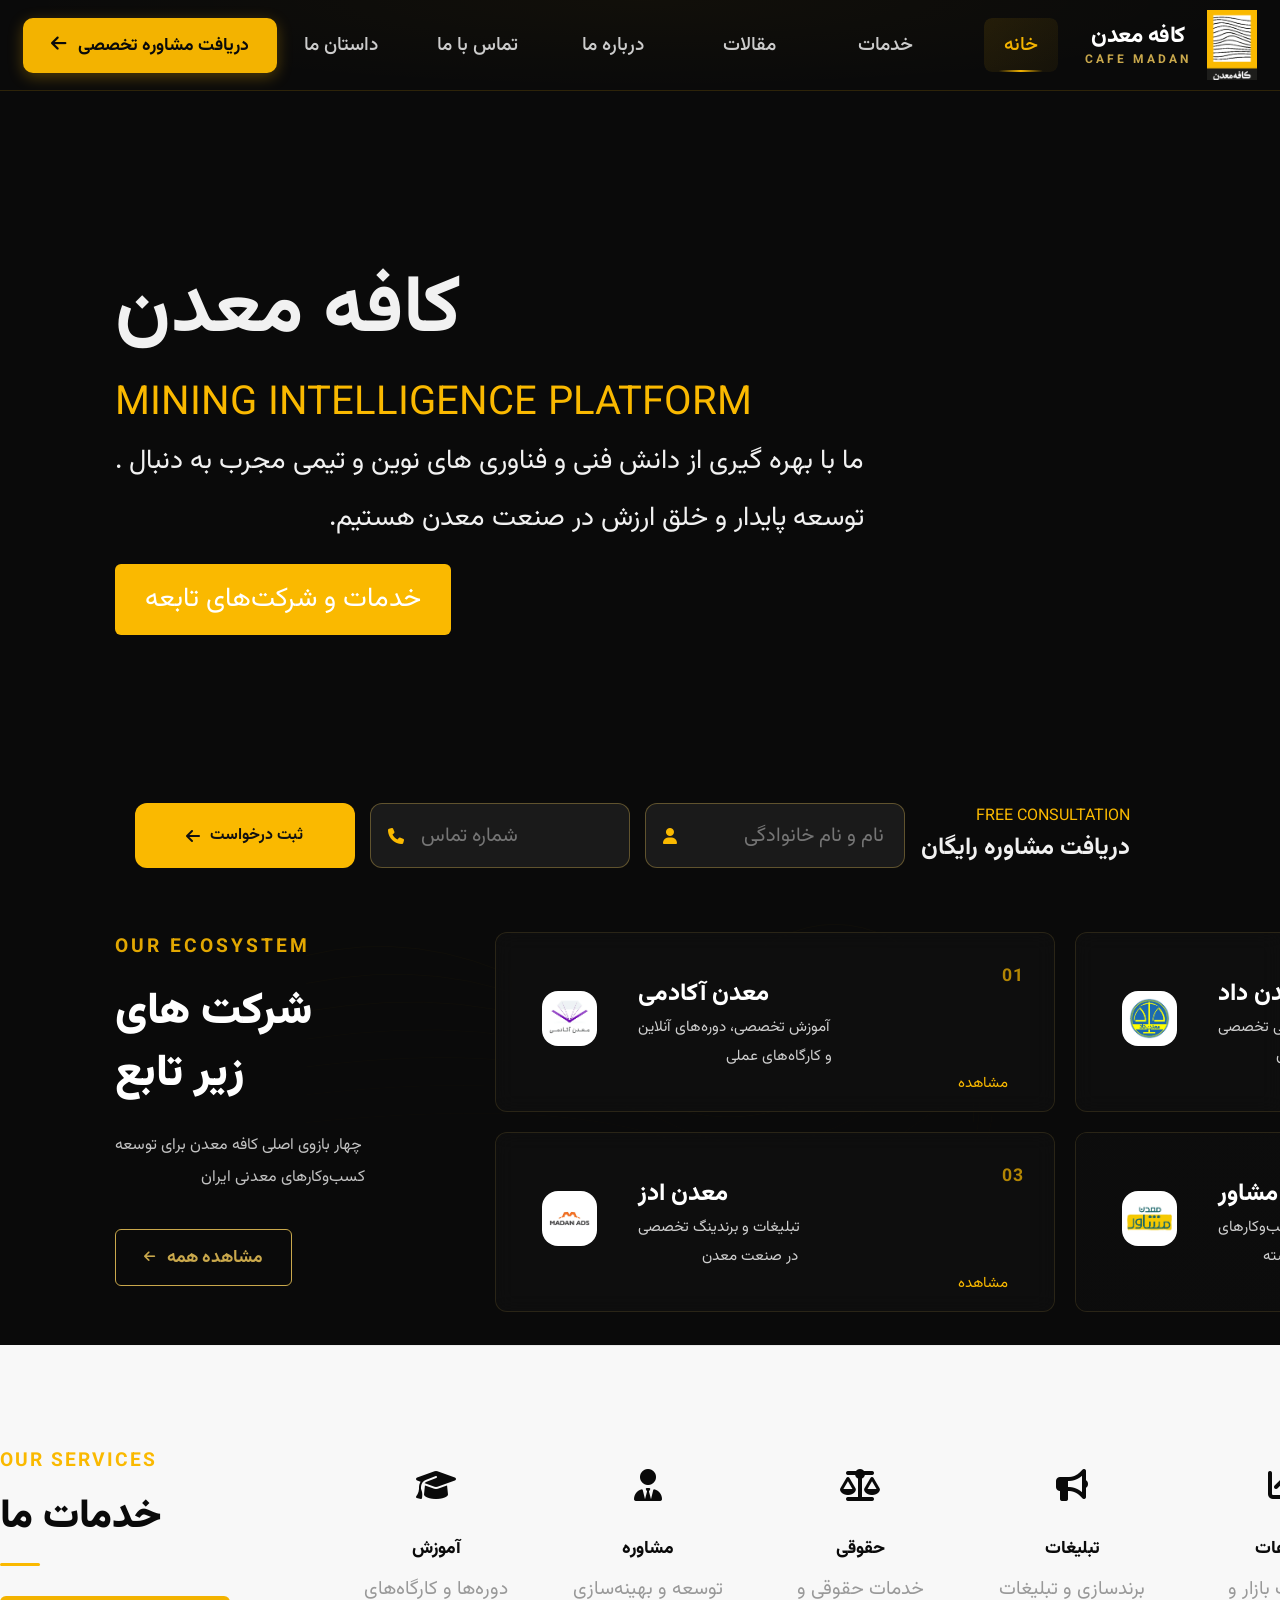
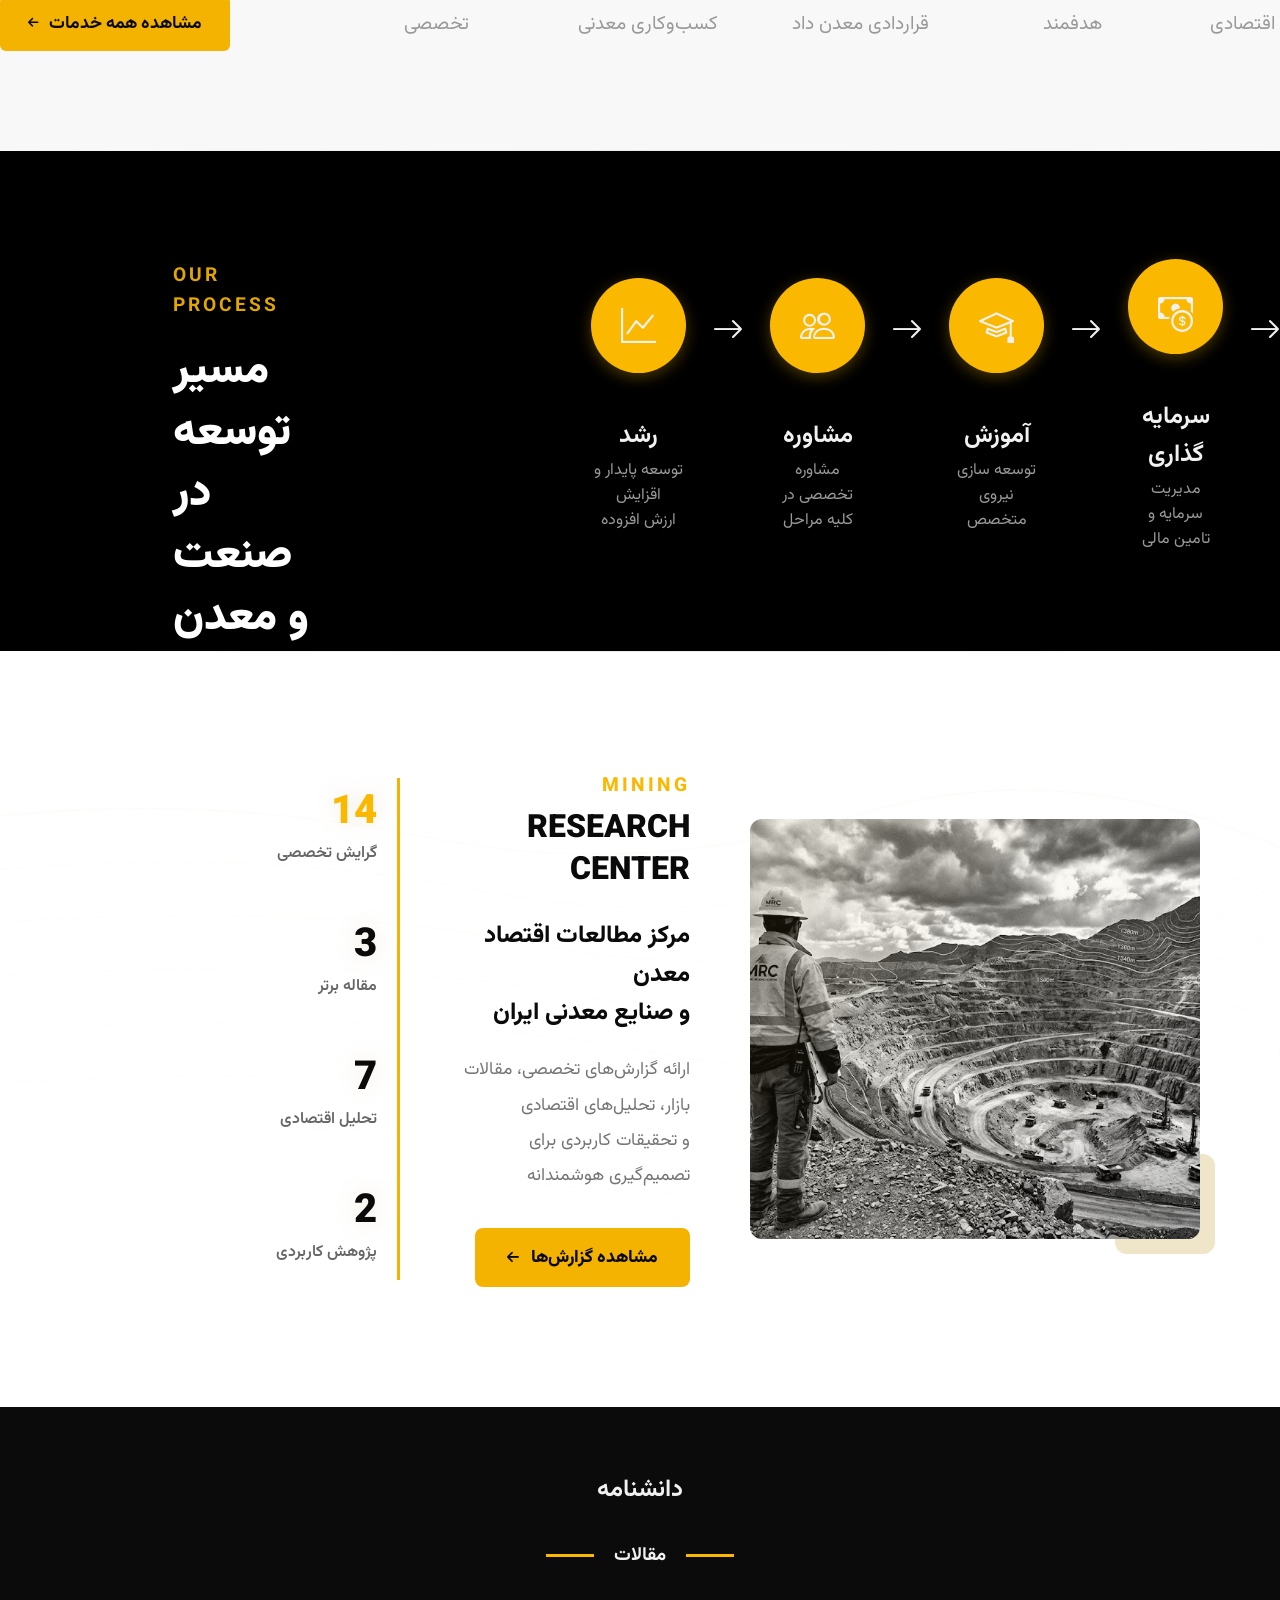
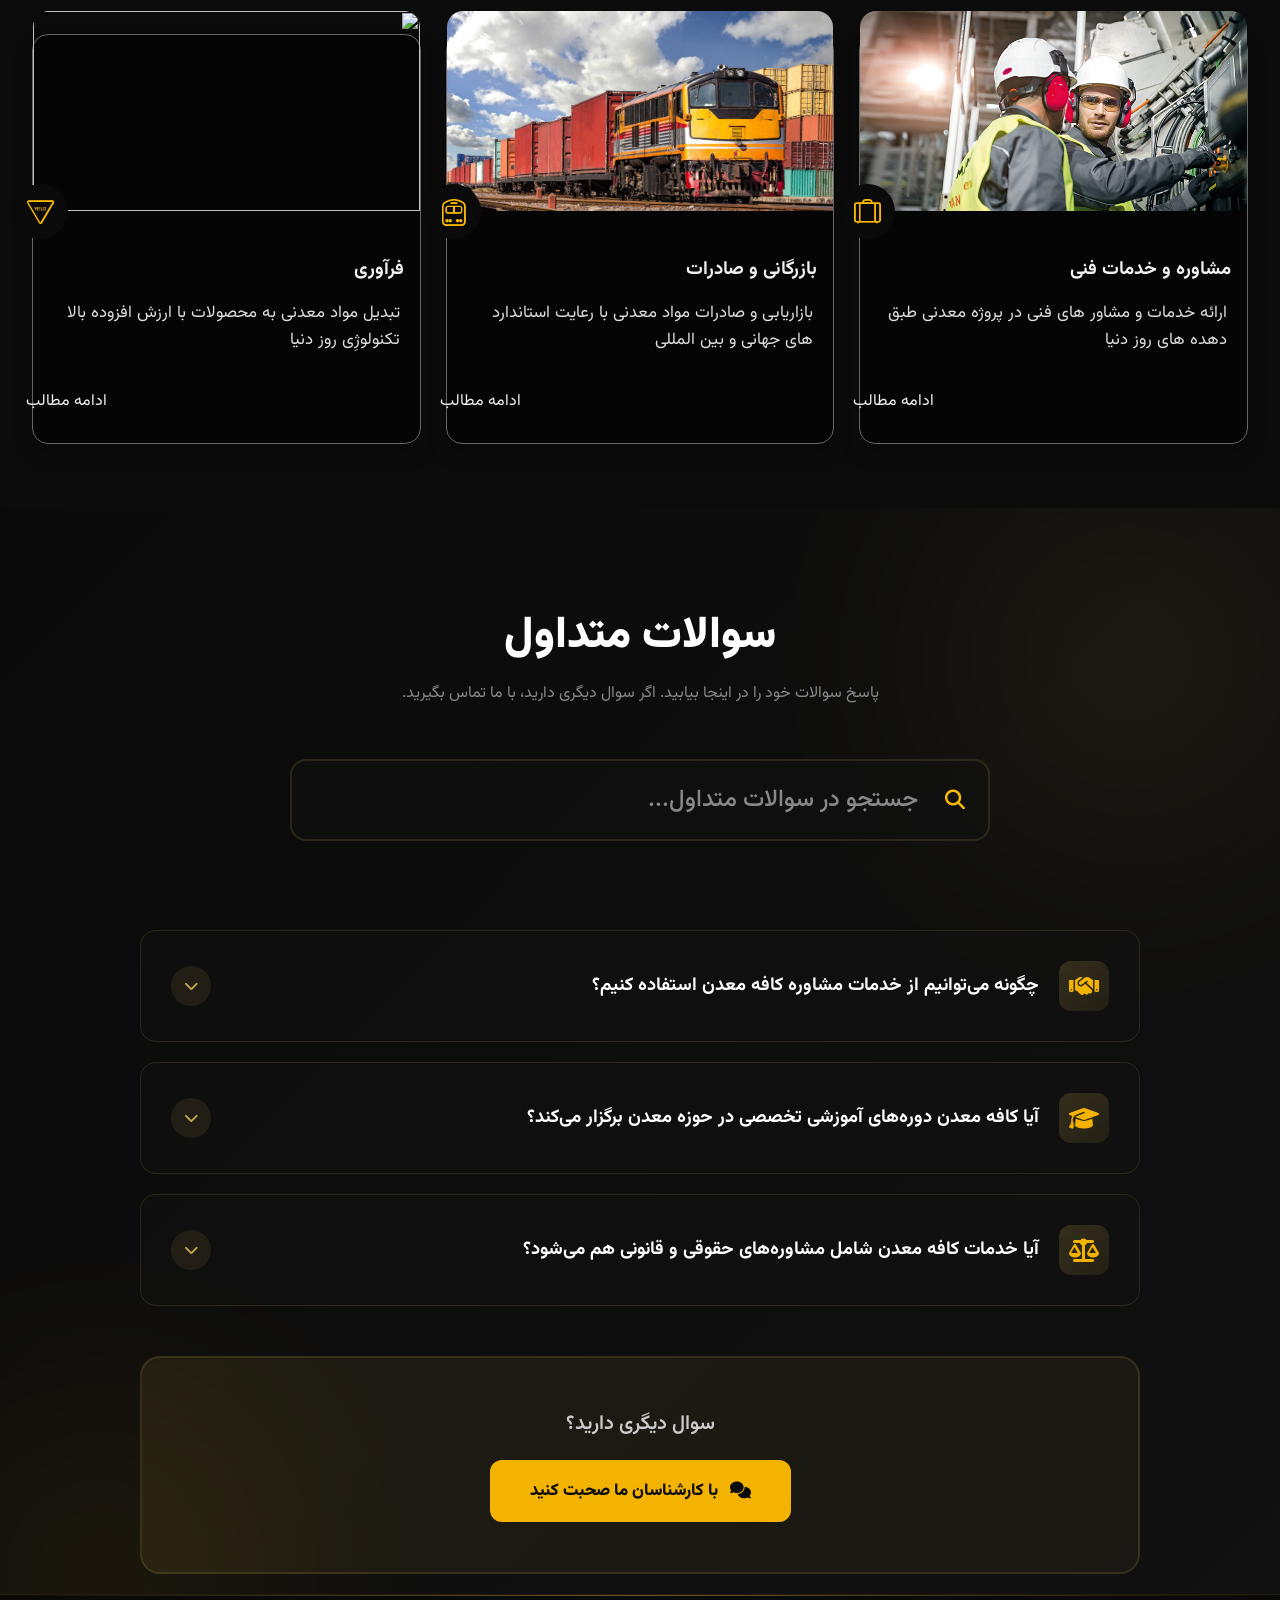
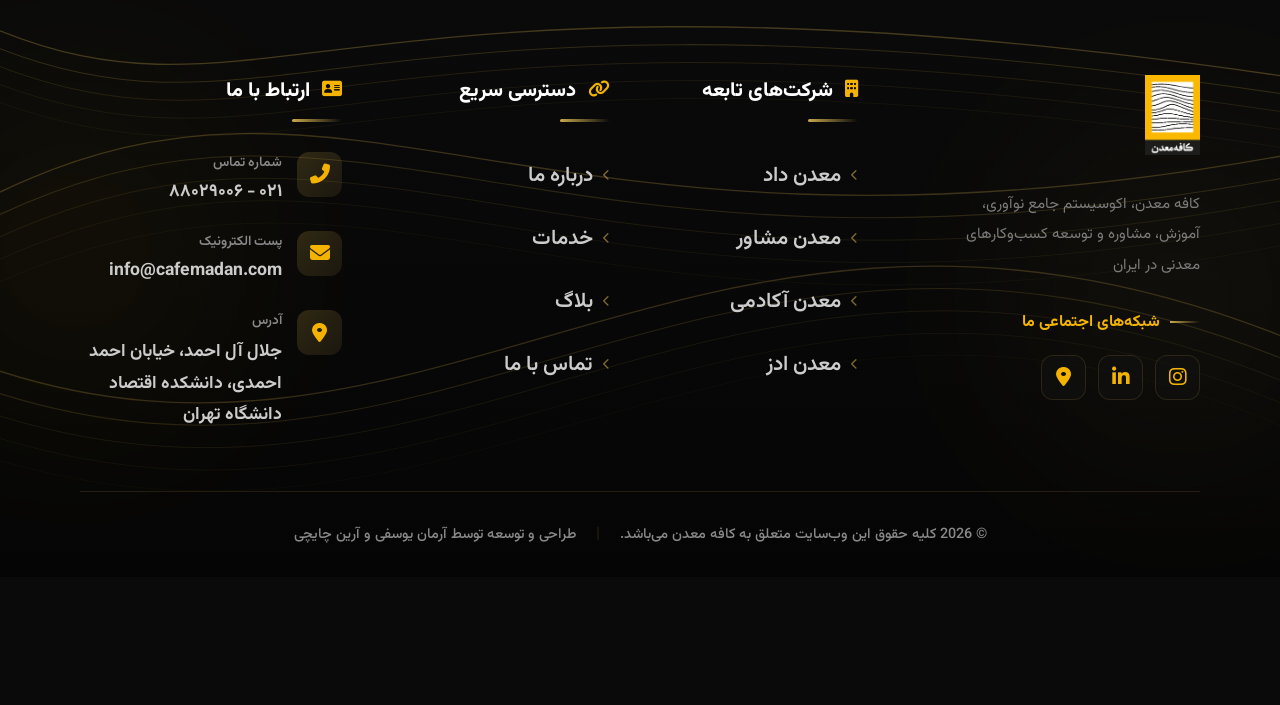
==== commit 69ffbda0: "Initial website" ====
--- a/public/index.html
+++ b/public/index.html
@@ -445,7 +445,7 @@
                         ارزش افزوده
                     </p>
                 </div>
-                <i style="color: #f1f1f1;position: relative;bottom: 3rem;font-size: 2rem;" class="bi bi-arrow-right"></i>
+                <i style="color: #f1f1f1;position: relative;bottom: 3rem;font-size: 2rem;bottom: 4.5rem;    " class="bi bi-arrow-right"></i>
                 <div class="boxxx"style=" width: 10rem;height: 18rem;align-items: center;justify-content: center;text-align: center;display: flex;flex-direction: column;">
                     <div class="bord" style="width: 95px;height: 95px;border-radius: 50%;background: #FAB900;align-items: center;display: flex;justify-content: center;">
                         <i style="font-size: 35px;color: #f1f1f1;" class="bi bi-people"></i>
@@ -455,7 +455,7 @@
                     کلیه مراحل
                     </p>
                 </div>
-                                <i style="color: #f1f1f1;position: relative;bottom: 3rem;font-size: 2rem;" class="bi bi-arrow-right"></i>
+                                <i style="color: #f1f1f1;position: relative;bottom: 3rem;font-size: 2rem;bottom: 4.5rem;" class="bi bi-arrow-right"></i>
                 <div class="boxxx" style=" width: 10rem;height: 18rem;align-items: center;justify-content: center;text-align: center;display: flex;flex-direction: column;">
                     <div class="bord" style="width: 95px;height: 95px;border-radius: 50%;background: #FAB900;align-items: center;display: flex;justify-content: center;">
                         <i style="font-size: 35px;color: #f1f1f1;" class="bi bi-mortarboard"></i>
@@ -463,15 +463,15 @@
                     <span style="font-size: 1.5rem;font-weight: bold;padding-top: 2rem;padding-bottom: .2rem;color: #f1f1f1;">آموزش</span>
                     <p style="font-size: 1rem;color: #999;">توسعه سازی نیروی <br> متخصص</p>
                 </div>
-                                <i style="color: #f1f1f1;position: relative;bottom: 3rem;font-size: 2rem;" class="bi bi-arrow-right"></i>
+                                <i style="color: #f1f1f1;position: relative;bottom: 3rem;font-size: 2rem; bottom: 4.5rem;" class="bi bi-arrow-right"></i>
                 <div class="boxxx" style=" width: 10rem;height: 18rem;align-items: center;justify-content: center;text-align: center;display: flex;flex-direction: column;">
                    <div class="bord" style="width: 95px;height: 95px;border-radius: 50%;background: #FAB900;align-items: center;display: flex;justify-content: center;">
-                        <i style="font-size: 35px;color: #f1f1f1;" class="bi bi-cash-coin"></i>
+                        <i style="font-size: 35px;color: #f1f1f1;padding-top: 1rem;" class="bi bi-cash-coin"></i>
                     </div>
                     <span style="font-size: 1.5rem;font-weight: bold;padding-top: 2rem;padding-bottom: .2rem;color: #f1f1f1;">سرمایه گذاری</span>
                     <p style="font-size: 1rem;color: #999;">مدیریت سرمایه و <br> تامین مالی</p>
                 </div>
-                                <i style="color: #f1f1f1;position: relative;bottom: 3rem;font-size: 2rem;" class="bi bi-arrow-right"></i>
+                                <i style="color: #f1f1f1;position: relative;bottom: 4.5rem;font-size: 2rem;" class="bi bi-arrow-right"></i>
                 <div class="boxxx" style=" width: 10rem;height: 18rem;align-items: center;justify-content: center;text-align: center;display: flex;flex-direction: column;">
                    <div class="bord" style="width: 95px;height: 95px;border-radius: 50%;background: #FAB900;align-items: center;display: flex;justify-content: center;">
                         <i style="font-size: 35px;color: #f1f1f1;" class="bi bi-menu-down"></i>
@@ -479,7 +479,7 @@
                     <span style="font-size: 1.5rem;font-weight: bold;padding-top: 2rem;padding-bottom: .2rem;color: #f1f1f1;">تحلیل</span>
                     <p style="font-size: 1rem;color: #999;">تحلیل داده ها و <br>معاملات امکتن سنجی</p>
                 </div>
-                                <i style="color: #f1f1f1;position: relative;bottom: 3rem;font-size: 2rem;" class="bi bi-arrow-right"></i>
+                                <i style="color: #f1f1f1;position: relative;bottom: 3rem;font-size: 2rem;bottom: 4.5rem;" class="bi bi-arrow-right"></i>
                 <div class="boxxx" style=" width: 10rem;height: 18rem;align-items: center;justify-content: center;text-align: center;display: flex;flex-direction: column;">
                    <div class="bord" style="width: 95px;height: 95px;border-radius: 50%;background: #FAB900;align-items: center;display: flex;justify-content: center;">
                         <i style="font-size: 35px;color: #f1f1f1;" class="bi bi-bullseye"></i>
--- a/public/css/style.css
+++ b/public/css/style.css
@@ -1,4551 +1,4661 @@
-@import url('https://fonts.googleapis.com/css2?family=Vazirmatn:wght@300;400;500;600;700;800&display=swap');
-
-/* ===== CSS Variables ===== */
-:root {
-    --primary-black: #0a0a0a;
-    --secondary-black: #111111;
-    --dark-gray: #1a1a1a;
-    --gold-primary: #f4b400;
-    --gold-light: #ffd700;
-    --gold-dark: #b8860b;
-    --white: #ffffff;
-    --gray-light: #e0e0e0;
-    --gray-medium: #888888;
-    --transition-smooth: all 0.3s cubic-bezier(0.4, 0, 0.2, 1);
-    --transition-bounce: all 0.5s cubic-bezier(0.68, -0.55, 0.265, 1.55);
-    --bg-dark: #0d0d0d;
-    --bg-card: rgba(20, 20, 20, 0.7);
-    --gold: #c9a84c;
-    --gold-light: #d4b85a;
-    --gold-dark: #a8893d;
-    --white: #ffffff;
-    --gray: #999999;
-    --gray-light: #cccccc;
-    --border-color: rgba(201, 168, 76, 0.15);
-    --border-hover: rgba(201, 168, 76, 0.4);
-    --bg-card: rgba(15, 15, 20, 0.95);
-      --border-color: #444;
-      --border-hover: #f59e0b;
-      --text: #ddd;
-      --accent: #f59e0b;
-      --bg-light: #f7f7f7;
-    --bg-white: #ffffff;
-    --gold: #c9a84c;
-    --gold-dark: #a8893d;
-    --gold-hover: #b8963f;
-    --text-dark: #1a1a1a;
-    --text-gray: #666666;
-    --text-light: #888888;
-    --border-light: #e8e8e8;
-    --transition: all 0.3s cubic-bezier(0.4, 0, 0.2, 1);
-      --bg-light: #f8f8f8;
-    --bg-white: #ffffff;
-    --gold: #c9a84c;
-    --gold-light: #f4b400;
-    --gold-dark: #a8893d;
-    --text-dark: #0a0a0a;
-    --text-gray: #666666;
-    --text-light: #999999;
-    --border-light: #e8e8e8;
-    --transition: all 0.3s cubic-bezier(0.4, 0, 0.2, 1);
-     --bg-dark: #0a0a0a;
-    --bg-card: rgba(17, 17, 17, 0.8);
-    --gold: #c9a84c;
-    --gold-light: #f4b400;
-    --gold-dark: #a8893d;
-    --white: #ffffff;
-    --gray: #999999;
-    --gray-light: #cccccc;
-    --border-color: rgba(201, 168, 76, 0.2);
-    --transition: all 0.3s cubic-bezier(0.4, 0, 0.2, 1);
-    --bg-dark: #0a0a0a;
-    --bg-darker: #050505;
-    --bg-card: rgba(17, 17, 17, 0.6);
-    --gold: #c9a84c;
-    --gold-light: #f4b400;
-    --gold-dark: #a8893d;
-    --white: #ffffff;
-    --gray: #888888;
-    --gray-light: #cccccc;
-    --border-color: rgba(201, 168, 76, 0.15);
-    --transition: all 0.3s cubic-bezier(0.4, 0, 0.2, 1);
-    --realGold: #F3B300;
+    @import url('https://fonts.googleapis.com/css2?family=Vazirmatn:wght@300;400;500;600;700;800&display=swap');
+
+    /* ===== CSS Variables ===== */
+    :root {
+        --primary-black: #0a0a0a;
+        --secondary-black: #111111;
+        --dark-gray: #1a1a1a;
+        --gold-primary: #f4b400;
+        --gold-light: #ffd700;
+        --gold-dark: #b8860b;
+        --white: #ffffff;
+        --gray-light: #e0e0e0;
+        --gray-medium: #888888;
+        --transition-smooth: all 0.3s cubic-bezier(0.4, 0, 0.2, 1);
+        --transition-bounce: all 0.5s cubic-bezier(0.68, -0.55, 0.265, 1.55);
+        --bg-dark: #0d0d0d;
+        --bg-card: rgba(20, 20, 20, 0.7);
+        --gold: #c9a84c;
+        --gold-light: #d4b85a;
+        --gold-dark: #a8893d;
+        --white: #ffffff;
+        --gray: #999999;
+        --gray-light: #cccccc;
+        --border-color: rgba(201, 168, 76, 0.15);
+        --border-hover: rgba(201, 168, 76, 0.4);
+        --bg-card: rgba(15, 15, 20, 0.95);
+        --border-color: #444;
+        --border-hover: #f59e0b;
+        --text: #ddd;
+        --accent: #f59e0b;
+        --bg-light: #f7f7f7;
+        --bg-white: #ffffff;
+        --gold: #c9a84c;
+        --gold-dark: #a8893d;
+        --gold-hover: #b8963f;
+        --text-dark: #1a1a1a;
+        --text-gray: #666666;
+        --text-light: #888888;
+        --border-light: #e8e8e8;
+        --transition: all 0.3s cubic-bezier(0.4, 0, 0.2, 1);
+        --bg-light: #f8f8f8;
+        --bg-white: #ffffff;
+        --gold: #c9a84c;
+        --gold-light: #f4b400;
+        --gold-dark: #a8893d;
+        --text-dark: #0a0a0a;
+        --text-gray: #666666;
+        --text-light: #999999;
+        --border-light: #e8e8e8;
+        --transition: all 0.3s cubic-bezier(0.4, 0, 0.2, 1);
+        --bg-dark: #0a0a0a;
+        --bg-card: rgba(17, 17, 17, 0.8);
+        --gold: #c9a84c;
+        --gold-light: #f4b400;
+        --gold-dark: #a8893d;
+        --white: #ffffff;
+        --gray: #999999;
+        --gray-light: #cccccc;
+        --border-color: rgba(201, 168, 76, 0.2);
+        --transition: all 0.3s cubic-bezier(0.4, 0, 0.2, 1);
+        --bg-dark: #0a0a0a;
+        --bg-darker: #050505;
+        --bg-card: rgba(17, 17, 17, 0.6);
+        --gold: #c9a84c;
+        --gold-light: #f4b400;
+        --gold-dark: #a8893d;
+        --white: #ffffff;
+        --gray: #888888;
+        --gray-light: #cccccc;
+        --border-color: rgba(201, 168, 76, 0.15);
+        --transition: all 0.3s cubic-bezier(0.4, 0, 0.2, 1);
+        --realGold: #F3B300;
+        
+    }
+
+    /* ===== Reset & Base ===== */
+    * {
+        margin: 0;
+        padding: 0;
+        box-sizing: border-box;
+        max-width: 100%;
+    }
+
+    html,
+    body{
+        width:100%;
+        max-width:100%;
+        overflow-x:hidden !important;
+            font-family: 'Vazirmatn', sans-serif;
+        background: linear-gradient(135deg, #0a0a0a 0%, #0a0a0a 100%);
+    }
+
+    .container {
+    width: 100%;
+        max-width: 1400px;
+        margin: 0 auto;
+        padding: 0 2rem;
+    }
+
+
+
+    @media (max-width:1400px){
+        .container{
+            max-width:1200px !important;
+            padding:0 1.8rem !important;
+        }
+    }
+
+    /* Laptop */
+    @media (max-width:1200px){
+        .container{
+            max-width:100% !important;
+            padding:0 1.5rem !important;
+        }
+    }
+
+    /* Tablet */
+    @media (max-width:992px){
+        .container{
+            padding:0 1.2rem !important;
+        }
+    }
+
+    /* Mobile */
+    @media (max-width:768px){
+        body{
+            min-height:auto !important;
+        }
+
+        .container{
+            padding:0 1rem !important;
+        }
+    }
+
+    /* Small Mobile */
+    @media (max-width:480px){
+        .container{
+            padding:0 .8rem !important;
+        }
+    }
+
+    /* Very Small Devices */
+    @media (max-width:320px){
+        .container{
+            padding:0 .6rem !important;
+        }
+    }
+
+    /* ===== Navigation Styles ===== */
+    /* ===== Navigation Styles ===== */
+    /* ===== Navigation Styles ===== */
+    .navbar {
+        position: fixed;
+        top: 0;
+        left: 0;
+        right: 0;
+        z-index: 1000;
+        background: #0a0a0a !important;           /* مشکی کامل */
+        backdrop-filter: blur(12px);
+        border-bottom: 1px solid rgba(244, 180, 0, 0.15);
+        transition: all 0.3s cubic-bezier(0.4, 0, 0.2, 1);
+        display: flex;
+        justify-content: center;
+        align-items: center;
+        text-align: center;
+        overflow: hidden;
+    }
+
+    .navbar.scrolled {
+        background: #0a0a0a !important;           /* مشکی کامل در حالت اسکرول */
+        box-shadow: 0 10px 30px rgba(0, 0, 0, 0.85),
+                    0 0 0 1px rgba(244, 180, 0, 0.2);
+        border-bottom: 1px solid rgba(244, 180, 0, 0.25);
+    }
+
+    .navbar::before {
+        content: '';
+        position: absolute;
+        top: 0;
+        left: -100%;
+        width: 100%;
+        height: 2px;
+        background: linear-gradient(90deg, transparent, var(--gold-primary), transparent);
+        animation: shimmer 3s infinite;
+    }
+
+    @keyframes shimmer {
+        0% { left: -100%; }
+        100% { left: 100%; }
+    }
+
+
+    .navbar-overlay {
+        position: absolute;
+        top: 0;
+        left: 0;
+        right: 0;
+        bottom: 0;
+        background: radial-gradient(ellipse at top, rgba(244, 180, 0, 0.03), transparent 70%);
+        pointer-events: none;
+    }
+
+    .nav-container {
+        display: flex;
+        align-items: center;
+        justify-content: center;
+        height: 90px;
+        position: relative;
+    }
+
+    /* ===== Logo Styles ===== */
+    .nav-logo {
+        flex-shrink: 0;
+        z-index: 10;
+    }
+
+    .logo-wrapper {
+        display: flex;
+        align-items: center;
+        gap: 1rem;
+        cursor: pointer;
+        transition: var(--transition-bounce);
+    }
+
+    .logo-wrapper:hover {
+        transform: scale(1.05);
+    }
+
+    .logo-icon {
+        position: relative;
+        width: 50px;
+        height: 50px;
+        background: linear-gradient(135deg, var(--gold-primary), var(--gold-dark));
+        border-radius: 12px;
+        display: flex;
+        align-items: center;
+        justify-content: center;
+        font-size: 1.5rem;
+        color: var(--primary-black);
+        box-shadow: 0 4px 15px rgba(244, 180, 0, 0.3);
+        overflow: hidden;
+    }
+
+    .icon-shine {
+        position: absolute;
+        top: -50%;
+        left: -50%;
+        width: 200%;
+        height: 200%;
+        background: linear-gradient(
+            45deg,
+            transparent 30%,
+            rgba(255, 255, 255, 0.3) 50%,
+            transparent 70%
+        );
+        transform: rotate(45deg);
+        transition: all 0.6s;
+        opacity: 0;
+    }
+
+    .logo-icon:hover .icon-shine {
+        animation: shine 0.6s ease-in-out;
+    }
+
+    @keyframes shine {
+        0% {
+            transform: translateX(-100%) translateY(-100%) rotate(45deg);
+            opacity: 0;
+        }
+        50% {
+            opacity: 1;
+        }
+        100% {
+            transform: translateX(100%) translateY(100%) rotate(45deg);
+            opacity: 0;
+        }
+    }
+
+    .logo-text {
+        display: flex;
+        flex-direction: column;
+        gap: 0.2rem;
+    }
+
+    .logo-fa {
+        font-size: 1.4rem;
+        font-weight: 800;
+        color: var(--white);
+        line-height: 1.2;
+        letter-spacing: -0.5px;
+    }
+
+    .logo-en {
+        font-size: 0.65rem;
+        font-weight: 600;
+        color: var(--gold-primary);
+        letter-spacing: 2px;
+        text-transform: uppercase;
+    }
+
+    /* ===== Navigation Menu ===== */
+    .nav-menu {
+        display: flex;
+        align-items: center;
+        gap: 0.5rem;
+        list-style: none;
+        margin: 0;
+        padding: 0;
+        flex: 1;
+        justify-content: center;
+    }
+
+    .nav-item {
+        position: relative;
+        width: 8rem;
+    }
+
+    .nav-link {
+        position: relative;
+        display: inline-flex;
+        align-items: center;
+        padding: 0.75rem 1.25rem;
+        color: var(--gray-light);
+        text-decoration: none;
+        font-size: 0.9rem;
+        font-weight: 500;
+        border-radius: 8px;
+        transition: var(--transition-smooth);
+        overflow: hidden;
+    }
+
+    .nav-link::before {
+        content: '';
+        position: absolute;
+        top: 0;
+        left: 0;
+        right: 0;
+        bottom: 0;
+        background: linear-gradient(135deg, rgba(244, 180, 0, 0.1), rgba(244, 180, 0, 0.05));
+        opacity: 0;
+        transition: var(--transition-smooth);
+        border-radius: 8px;
+    }
+
+    .nav-link:hover::before,
+    .nav-link.active::before {
+        opacity: 1;
+    }
+
+    .nav-link:hover,
+    .nav-link.active {
+        color: var(--realGold);
+    }
+
+    .link-underline {
+        position: absolute;
+        bottom: 0;
+        left: 50%;
+        transform: translateX(-50%);
+        width: 0;
+        height: 2px;
+        background: linear-gradient(90deg, transparent, var(--gold-primary), transparent);
+        transition: width 0.3s ease;
+    }
+
+    .nav-link:hover .link-underline,
+    .nav-link.active .link-underline {
+        width: 60%;
+    }
+
+    /* ===== Action Buttons ===== */
+    .nav-actions {
+        display: flex;
+        align-items: center;
+        gap: 1rem;
+        flex-shrink: 0;
+    }
+
+    .btn-ecosystem {
+        position: relative;
+        display: inline-flex;
+        align-items: center;
+        gap: 0.75rem;
+        padding: 0.875rem 1.75rem;
+        background: var(--realGold);
+        color: var(--primary-black);
+        text-decoration: none;
+        font-weight: 700;
+        font-size: 0.9rem;
+        border-radius: 10px;
+        overflow: hidden;
+        transition: var(--transition-smooth);
+        box-shadow: 0 4px 15px rgba(244, 180, 0, 0.3);
+        border: none;
+        cursor: pointer;
+    }
+
+    .btn-ecosystem::before {
+        content: '';
+        position: absolute;
+        top: 0;
+        left: -100%;
+        width: 100%;
+        height: 100%;
+        background: linear-gradient(90deg, transparent, rgba(255, 255, 255, 0.4), transparent);
+        transition: left 0.6s;
+    }
+
+    .btn-ecosystem:hover::before {
+        left: 100%;
+    }
+
+    .btn-ecosystem:hover {
+        transform: translateY(-2px);
+        box-shadow: 0 8px 25px rgba(244, 180, 0, 0.4);
+    }
+
+    .btn-text {
+        position: relative;
+        z-index: 1;
+    }
+
+    .btn-icon {
+        position: relative;
+        z-index: 1;
+        transition: transform 0.3s;
+    }
+
+    .btn-ecosystem:hover .btn-icon {
+        transform: translateX(-3px);
+    }
+
+    .btn-shine {
+        position: absolute;
+        top: 0;
+        left: -100%;
+        width: 100%;
+        height: 100%;
+        background: linear-gradient(
+            90deg,
+            transparent,
+            rgba(255, 255, 255, 0.3),
+            transparent
+        );
+        transition: left 0.7s;
+    }
+
+    .btn-ecosystem:hover .btn-shine {
+        left: 100%;
+    }
+
+    /* ===== Hamburger Menu ===== */
+    .hamburger {
+        display: none;
+        flex-direction: column;
+        gap: 5px;
+        background: transparent;
+        border: none;
+        cursor: pointer;
+        padding: 0.5rem;
+        z-index: 100;
+    }
+
+    .hamburger-line {
+        width: 25px;
+        height: 2px;
+        background: var(--gold-primary);
+        border-radius: 2px;
+        transition: var(--transition-smooth);
+        transform-origin: center;
+    }
+
+    .hamburger.active .hamburger-line:nth-child(1) {
+        transform: translateY(7px) rotate(45deg);
+    }
+
+    .hamburger.active .hamburger-line:nth-child(2) {
+        opacity: 0;
+        transform: scaleX(0);
+    }
+
+    .hamburger.active .hamburger-line:nth-child(3) {
+        transform: translateY(-7px) rotate(-45deg);
+    }
+
+    /* ===== Responsive Design ===== */
+    @media (max-width: 1200px) {
+        .nav-menu {
+            position: fixed;
+            top: 90px;
+            right: -100%;
+            width: 100%;
+            max-width: 400px;
+            height: calc(100vh - 90px);
+            background: rgba(10, 10, 10, 0.98);
+            backdrop-filter: blur(20px);
+            flex-direction: column;
+            align-items: flex-start;
+            padding: 2rem;
+            gap: 0.5rem;
+            transition: right 0.4s cubic-bezier(0.4, 0, 0.2, 1);
+            border-left: 1px solid rgba(244, 180, 0, 0.1);
+        }
+
+        .nav-menu.active {
+            right: 0;
+        }
+
+        .nav-item {
+            width: 100%;
+        }
+
+        .nav-link {
+            width: 100%;
+            padding: 1rem 1.5rem;
+            font-size: 1rem;
+        }
+
+        .hamburger {
+            display: flex;
+        }
+
+        .btn-ecosystem {
+            display: none;
+        }
+    }
+
+    @media (max-width:768px){
+
+        .nav-container{
+            justify-content:space-between !important;
+        }
+
+        .nav-menu{
+            position:fixed !important;
+
+            top:80px !important;
+            right:-320px !important;
+            left:auto !important;
+
+            width:320px !important;
+            max-width:80vw !important;
+            height:calc(100vh - 80px) !important;
+
+            flex:none !important;      /* مهم */
+            display:flex !important;
+            flex-direction:column !important;
+            align-items:flex-start !important;
+
+            padding:2rem 1.5rem !important;
+            background:#0a0a0a !important;
+            overflow-y:auto !important;
+
+            border-left:1px solid rgba(244,180,0,.15) !important;
+
+            transition:right .35s ease !important;
+        }
+
+        .nav-menu.active{
+            right:0 !important;
+        }
+    }
+
+
+
+    /* ===== Demo Content ===== */
+    .demo-content {
+        padding-top: 150px;
+        text-align: center;
+        color: var(--gray-medium);
+        font-size: 1.2rem;
+    }
+
+    /* ===== Particle Effect (Optional) ===== */
+    .navbar-particles {
+        position: absolute;
+        top: 0;
+        left: 0;
+        right: 0;
+        bottom: 0;
+        overflow: hidden;
+        pointer-events: none;
+    }
+
+    .particle {
+        position: absolute;
+        width: 2px;
+        height: 2px;
+        background: var(--gold-primary);
+        border-radius: 50%;
+        opacity: 0.3;
+        animation: float 10s infinite linear;
+    }
+
+    @keyframes float {
+        0% {
+            transform: translateY(100vh) translateX(0);
+            opacity: 0;
+        }
+        10% {
+            opacity: 0.3;
+        }
+        90% {
+            opacity: 0.3;
+        }
+        100% {
+            transform: translateY(-100px) translateX(100px);
+            opacity: 0;
+        }
+    }
+
+    /* ===== دکمه مشاوره تخصصی با فونت بهبودیافته ===== */
+
+
+    section{
+        padding: 2rem 9%;
+    }
+
+
+    .btn{
+        display: inline-block;
+        border-radius: .5rem;
+        background: #333;
+        color: #fff;
+        padding: .9rem 3.5rem;
+        margin-top: 1rem;
+        cursor: pointer;
+        font-size: 1.7rem;
+        border: #999 solid 1px;
+        position: relative;
+        right: 1rem;
+        margin: 1rem;
+    }
+
+    .btn:hover{
+        transform: scale(1.03);
+        background: #B6924F;
+        transition: 1ms;
+    }
+
+
+    .home{
+        display: flex;
+        align-items: center;
+        min-height: 100vh;
+        background-position: center;
+        background-size: cover;
+        justify-content: left;
+        text-align: left;
+    }
+
+
+    .home .content{
+        max-width: 50rem;
+    }
+
+    .home .content h3{
+        font-size: 5rem;
+        color: #f1f1f1;
+    }
+
+    .home .content span{
+        font-size: 2.5rem;
+        color: var(--realGold);
+        padding: 1rem 0;
+        line-height: 1.5;
+    }
+    .home .content p{
+        font-size: 1.7rem;
+        color: #f1f1f1;
+        padding: .5rem 0;
+        line-height: 1.5;
+    }
+
+
+    .home-card .card{
+        padding: 0 2rem;
+        background: #333;
+    }
+
+
+    /* ==========================
+    HOME RESPONSIVE
+    ========================== */
+
+    /* لپ‌تاپ */
+    @media (max-width:1200px){
+
+        .home{
+            min-height:90vh !important;
+            padding:120px 40px 60px !important;
+        }
+
+        .home .content{
+            max-width:45rem !important;
+        }
+
+        .home .content h3{
+            font-size:4rem !important;
+        }
+
+        .home .content span{
+            font-size:2rem !important;
+        }
+
+        .home .content p{
+            font-size:1.4rem !important;
+        }
+
+    }
+
+    /* تبلت */
+    @media (max-width:992px){
+
+        .home{
+            justify-content:center !important;
+            text-align:center !important;
+            padding:120px 30px 60px !important;
+            min-height:auto !important;
+        }
+
+        .home .content{
+            max-width:100% !important;
+        }
+
+        .home .content h3{
+            font-size:3.2rem !important;
+        }
+
+        .home .content span{
+            font-size:1.8rem !important;
+        }
+
+        .home .content p{
+            font-size:1.25rem !important;
+            line-height:1.9 !important;
+        }
+
+    }
+
+    /* موبایل */
+    @media (max-width:768px){
+
+        .home{
+            padding:100px 20px 50px !important;
+            min-height:auto !important;
+            justify-content:center !important;
+            align-items:center !important;
+            text-align:center !important;
+        }
+
+        .home .content{
+            width:100% !important;
+            max-width:100% !important;
+            padding-top: 4rem !important;
+        }
+
+        .home .content h3{
+            font-size:2.5rem !important;
+            line-height:1.5 !important;
+        }
+
+        .home .content span{
+            display:block !important;
+            font-size:1.5rem !important;
+            padding: 0 2rem;
+        }
+
+        .home .content p{
+            display: none !important;
+        }
+
+        .home-card .card{
+            padding:0 1rem !important;
+        }
+        .btn{
+            width: 13rem;
+            font-size: .9rem;
+                margin-left: 3rem;
+        }
+
+    }
+
+    /* موبایل‌های کوچک */
+    @media (max-width:480px){
+
+        .home{
+            padding:90px 15px 40px !important;
+        }
+
+        .home .content h3{
+            font-size:2rem !important;
+        }
+
+        .home .content span{
+            font-size:1.2rem !important;
+        }
+
+        .home .content p{
+            font-size:1rem !important;
+        }
+
+    }
+
+    .mining-section{
+        max-width:1200px;
+        margin:auto;
+        padding:80px 20px;
+        display:flex;
+        justify-content: center;
+        align-items:center;
+        gap:80px;
+        direction:rtl;
+    }
+
+    .image-side{
+        position:relative;
+        flex:1;
+    }
+
+    .image-side img{
+        margin-left: 2rem;
+        width:35rem;
+        height: 20rem;
+        border-radius:12px;
+        display:block;
+    }
+
+    .play-btn{
+        position:absolute;
+        top:50%;
+        left:50%;
+        transform:translate(-50%,-50%);
+        width:70px;
+        height:70px;
+        border-radius:50%;
+        background:#c7a35c;
+        color:#fff;
+        display:flex;
+        align-items:center;
+        justify-content:center;
+        font-size:24px;
+        cursor:pointer;
+    }
+
+    .floating-card{
+        position:absolute;
+        left:-20px;
+        bottom:-15px;
+        background:#fff;
+        width:220px;
+        padding:20px;
+        border-radius:12px;
+        box-shadow:0 15px 40px rgba(0,0,0,.12);
+    }
+
+    .certs{
+        display:flex;
+        gap:10px;
+        flex-wrap:wrap;
+        margin:15px 0;
+    }
+
+    .certs span{
+        font-size:12px;
+        color:#777;
+    }
+
+    .content-side{
+        flex:1;
+    }
+
+    .subtitle{
+        color:#c7a35c;
+        font-weight:600;
+    }
+
+    .content-side h2{
+        font-size:42px;
+        line-height:1.5;
+        color:#182133;
+        margin:15px 0;
+    }
+
+    .content-side p{
+        color:#666;
+        line-height:2;
+        margin-bottom:40px;
+    }
+
+    .features{
+        display:grid;
+        width: 50rem;
+        grid-template-columns:repeat(4,1fr);
+        gap:25px;
+        margin-bottom:35px;
+    }
+
+    .feature{
+        text-align:center;
+            border-radius: 1rem;
+    }
+
+    .feature .icon{
+        font-size:32px;
+        color:#c7a35c;
+        margin-bottom:10px;
+    }
+
+    .feature h4{
+        margin-bottom:8px;
+        color:#1b2235;
+    }
+
+    .feature span{
+        color:#777;
+        font-size:13px;
+    }
+
+    .feature:hover{
+        transform: scale(1.1);
+        border: 1px solid #0f1a2d;
+        cursor: pointer;
+    }
+
+    .btn{
+        display:inline-block;
+        background:#0f1a2d;
+        color:#fff;
+        padding:14px 30px;
+        border-radius:6px;
+        text-decoration:none;
+    }
+
+
+    .information {
+        background: #0b0b0b;
+        padding: 4rem 2rem;
+    }
+
+    .boxs {
+        display: flex;
+        justify-content: center;
+        align-items: flex-start;     /* تغییر به flex-start بهتره */
+        gap: 25px;
+        flex-wrap: wrap;             /* مهم: در موبایل خط بعدی بره */
+        max-width: 1400px;
+        margin: 0 auto;
+    }
+
+    .box {
+        background: #050505;
+        border-radius: 1rem;
+        padding-bottom: 1rem;
+        width: 280px;                /* عرض ثابت مناسب */
+        flex: 1 1 280px;             /* رشد و کوچک شدن هوشمند */
+        max-width: 30.2rem;
+        text-align: right;
+        box-shadow: 0 10px 20px rgba(0,0,0,0.2);
+        transition: transform 0.3s;
+        border: 1px solid #666;
+        cursor: pointer;
+    }
+
+
+    .box:hover {
+        transform: translateY(-10px);
+        
+    }
+
+
+    .box .img {
+        position: relative;
+        bottom: 1.5rem;
+        height: 200px;
+        margin-bottom: .8rem;
+        display: flex;
+        align-items: center;
+        justify-content: center;
+        overflow: hidden;
     
-}
-
-/* ===== Reset & Base ===== */
-* {
-    margin: 0;
-    padding: 0;
-    box-sizing: border-box;
-    max-width: 100%;
-}
-
-html,
-body{
-    width:100%;
-    max-width:100%;
-    overflow-x:hidden !important;
-        font-family: 'Vazirmatn', sans-serif;
-    background: linear-gradient(135deg, #0a0a0a 0%, #0a0a0a 100%);
-}
-
-.container {
-   width: 100%;
-    max-width: 1400px;
-    margin: 0 auto;
-    padding: 0 2rem;
-}
-
-
-
-@media (max-width:1400px){
-    .container{
-        max-width:1200px !important;
-        padding:0 1.8rem !important;
-    }
-}
-
-/* Laptop */
-@media (max-width:1200px){
-    .container{
-        max-width:100% !important;
-        padding:0 1.5rem !important;
-    }
-}
-
-/* Tablet */
-@media (max-width:992px){
-    .container{
-        padding:0 1.2rem !important;
-    }
-}
-
-/* Mobile */
-@media (max-width:768px){
-    body{
-        min-height:auto !important;
-    }
-
-    .container{
-        padding:0 1rem !important;
-    }
-}
-
-/* Small Mobile */
-@media (max-width:480px){
-    .container{
-        padding:0 .8rem !important;
-    }
-}
-
-/* Very Small Devices */
-@media (max-width:320px){
-    .container{
-        padding:0 .6rem !important;
-    }
-}
-
-/* ===== Navigation Styles ===== */
-/* ===== Navigation Styles ===== */
-/* ===== Navigation Styles ===== */
-.navbar {
-    position: fixed;
-    top: 0;
-    left: 0;
-    right: 0;
-    z-index: 1000;
-    background: #0a0a0a !important;           /* مشکی کامل */
-    backdrop-filter: blur(12px);
-    border-bottom: 1px solid rgba(244, 180, 0, 0.15);
-    transition: all 0.3s cubic-bezier(0.4, 0, 0.2, 1);
-    display: flex;
-    justify-content: center;
-    align-items: center;
-    text-align: center;
-    overflow: hidden;
-}
-
-.navbar.scrolled {
-    background: #0a0a0a !important;           /* مشکی کامل در حالت اسکرول */
-    box-shadow: 0 10px 30px rgba(0, 0, 0, 0.85),
-                0 0 0 1px rgba(244, 180, 0, 0.2);
-    border-bottom: 1px solid rgba(244, 180, 0, 0.25);
-}
-
-.navbar::before {
-    content: '';
-    position: absolute;
-    top: 0;
-    left: -100%;
-    width: 100%;
-    height: 2px;
-    background: linear-gradient(90deg, transparent, var(--gold-primary), transparent);
-    animation: shimmer 3s infinite;
-}
-
-@keyframes shimmer {
-    0% { left: -100%; }
-    100% { left: 100%; }
-}
-
-
-.navbar-overlay {
-    position: absolute;
-    top: 0;
-    left: 0;
-    right: 0;
-    bottom: 0;
-    background: radial-gradient(ellipse at top, rgba(244, 180, 0, 0.03), transparent 70%);
-    pointer-events: none;
-}
-
-.nav-container {
-    display: flex;
-    align-items: center;
-    justify-content: center;
-    height: 90px;
-    position: relative;
-}
-
-/* ===== Logo Styles ===== */
-.nav-logo {
-    flex-shrink: 0;
-    z-index: 10;
-}
-
-.logo-wrapper {
-    display: flex;
-    align-items: center;
-    gap: 1rem;
-    cursor: pointer;
-    transition: var(--transition-bounce);
-}
-
-.logo-wrapper:hover {
-    transform: scale(1.05);
-}
-
-.logo-icon {
-    position: relative;
-    width: 50px;
-    height: 50px;
-    background: linear-gradient(135deg, var(--gold-primary), var(--gold-dark));
-    border-radius: 12px;
-    display: flex;
-    align-items: center;
-    justify-content: center;
-    font-size: 1.5rem;
-    color: var(--primary-black);
-    box-shadow: 0 4px 15px rgba(244, 180, 0, 0.3);
-    overflow: hidden;
-}
-
-.icon-shine {
-    position: absolute;
-    top: -50%;
-    left: -50%;
-    width: 200%;
-    height: 200%;
-    background: linear-gradient(
-        45deg,
-        transparent 30%,
-        rgba(255, 255, 255, 0.3) 50%,
-        transparent 70%
-    );
-    transform: rotate(45deg);
-    transition: all 0.6s;
-    opacity: 0;
-}
-
-.logo-icon:hover .icon-shine {
-    animation: shine 0.6s ease-in-out;
-}
-
-@keyframes shine {
-    0% {
-        transform: translateX(-100%) translateY(-100%) rotate(45deg);
-        opacity: 0;
-    }
-    50% {
-        opacity: 1;
-    }
-    100% {
-        transform: translateX(100%) translateY(100%) rotate(45deg);
-        opacity: 0;
-    }
-}
-
-.logo-text {
-    display: flex;
-    flex-direction: column;
-    gap: 0.2rem;
-}
-
-.logo-fa {
-    font-size: 1.4rem;
-    font-weight: 800;
-    color: var(--white);
-    line-height: 1.2;
-    letter-spacing: -0.5px;
-}
-
-.logo-en {
-    font-size: 0.65rem;
-    font-weight: 600;
-    color: var(--gold-primary);
-    letter-spacing: 2px;
-    text-transform: uppercase;
-}
-
-/* ===== Navigation Menu ===== */
-.nav-menu {
-    display: flex;
-    align-items: center;
-    gap: 0.5rem;
-    list-style: none;
-    margin: 0;
-    padding: 0;
-    flex: 1;
-    justify-content: center;
-}
-
-.nav-item {
-    position: relative;
-    width: 8rem;
-}
-
-.nav-link {
-    position: relative;
-    display: inline-flex;
-    align-items: center;
-    padding: 0.75rem 1.25rem;
-    color: var(--gray-light);
-    text-decoration: none;
-    font-size: 0.9rem;
-    font-weight: 500;
-    border-radius: 8px;
-    transition: var(--transition-smooth);
-    overflow: hidden;
-}
-
-.nav-link::before {
-    content: '';
-    position: absolute;
-    top: 0;
-    left: 0;
-    right: 0;
-    bottom: 0;
-    background: linear-gradient(135deg, rgba(244, 180, 0, 0.1), rgba(244, 180, 0, 0.05));
-    opacity: 0;
-    transition: var(--transition-smooth);
-    border-radius: 8px;
-}
-
-.nav-link:hover::before,
-.nav-link.active::before {
-    opacity: 1;
-}
-
-.nav-link:hover,
-.nav-link.active {
-    color: var(--realGold);
-}
-
-.link-underline {
-    position: absolute;
-    bottom: 0;
-    left: 50%;
-    transform: translateX(-50%);
-    width: 0;
-    height: 2px;
-    background: linear-gradient(90deg, transparent, var(--gold-primary), transparent);
-    transition: width 0.3s ease;
-}
-
-.nav-link:hover .link-underline,
-.nav-link.active .link-underline {
-    width: 60%;
-}
-
-/* ===== Action Buttons ===== */
-.nav-actions {
-    display: flex;
-    align-items: center;
-    gap: 1rem;
-    flex-shrink: 0;
-}
-
-.btn-ecosystem {
-    position: relative;
-    display: inline-flex;
-    align-items: center;
-    gap: 0.75rem;
-    padding: 0.875rem 1.75rem;
-    background: var(--realGold);
-    color: var(--primary-black);
-    text-decoration: none;
-    font-weight: 700;
-    font-size: 0.9rem;
-    border-radius: 10px;
-    overflow: hidden;
-    transition: var(--transition-smooth);
-    box-shadow: 0 4px 15px rgba(244, 180, 0, 0.3);
-    border: none;
-    cursor: pointer;
-}
-
-.btn-ecosystem::before {
-    content: '';
-    position: absolute;
-    top: 0;
-    left: -100%;
-    width: 100%;
-    height: 100%;
-    background: linear-gradient(90deg, transparent, rgba(255, 255, 255, 0.4), transparent);
-    transition: left 0.6s;
-}
-
-.btn-ecosystem:hover::before {
-    left: 100%;
-}
-
-.btn-ecosystem:hover {
-    transform: translateY(-2px);
-    box-shadow: 0 8px 25px rgba(244, 180, 0, 0.4);
-}
-
-.btn-text {
-    position: relative;
-    z-index: 1;
-}
-
-.btn-icon {
-    position: relative;
-    z-index: 1;
-    transition: transform 0.3s;
-}
-
-.btn-ecosystem:hover .btn-icon {
-    transform: translateX(-3px);
-}
-
-.btn-shine {
-    position: absolute;
-    top: 0;
-    left: -100%;
-    width: 100%;
-    height: 100%;
-    background: linear-gradient(
-        90deg,
-        transparent,
-        rgba(255, 255, 255, 0.3),
-        transparent
-    );
-    transition: left 0.7s;
-}
-
-.btn-ecosystem:hover .btn-shine {
-    left: 100%;
-}
-
-/* ===== Hamburger Menu ===== */
-.hamburger {
-    display: none;
-    flex-direction: column;
-    gap: 5px;
-    background: transparent;
-    border: none;
-    cursor: pointer;
-    padding: 0.5rem;
-    z-index: 100;
-}
-
-.hamburger-line {
-    width: 25px;
-    height: 2px;
-    background: var(--gold-primary);
-    border-radius: 2px;
-    transition: var(--transition-smooth);
-    transform-origin: center;
-}
-
-.hamburger.active .hamburger-line:nth-child(1) {
-    transform: translateY(7px) rotate(45deg);
-}
-
-.hamburger.active .hamburger-line:nth-child(2) {
-    opacity: 0;
-    transform: scaleX(0);
-}
-
-.hamburger.active .hamburger-line:nth-child(3) {
-    transform: translateY(-7px) rotate(-45deg);
-}
-
-/* ===== Responsive Design ===== */
-@media (max-width: 1200px) {
-    .nav-menu {
-        position: fixed;
-        top: 90px;
-        right: -100%;
+        background-position: center;
+    }
+
+    .box img {
         width: 100%;
-        max-width: 400px;
-        height: calc(100vh - 90px);
-        background: rgba(10, 10, 10, 0.98);
-        backdrop-filter: blur(20px);
+        height: 100%;
+        object-fit: cover;           /* تصویر را خوب نشان می‌دهد */
+        border-top-left-radius: 1rem;
+        border-top-right-radius: 1rem;
+    }
+
+    .box h3 {
+        padding: 0rem 1rem;
+        color: #f1f1f1;
+        margin: 0 0 1rem 0;
+        transition: color 1s linear;
+    }
+
+    .box:hover h3{
+        color: var(--realGold);
+    }
+
+
+    .box span {
+        display: flex;
+        align-items: center;
+        justify-content: center;
+        margin-right: 20px;
+        margin-left: 20px;
+        text-align: right;
+        color: #ddd;
+        font-size: 1.05rem;
+        line-height: 1.6;
+    }
+
+    .box a{
+        color: #f1f1f1;
+        display: flex;
+        justify-content: center;
+        align-items: center;
+        text-align: left;
+        position: relative;
+        bottom: .8rem;
+        right: 10rem;
+        text-decoration: none;
+        transition: color 2ms linear;
+    }
+
+    .box:hover a{
+        color: var(--realGold);
+    }
+
+
+    .site-footer {
+        position: relative;
+        background: linear-gradient(180deg, var(--bg-dark) 0%, var(--bg-darker) 100%);
+        padding: 80px 0 0 0;
+        overflow: hidden;
+        border-top: 1px solid var(--border-color);
+    }
+
+    /* Enhanced & Brighter Background Pattern */
+    .footer-top-pattern {
+        position: absolute;
+        top: 0;
+        left: 0;
+        right: 0;
+        bottom: 0;
+        height: 100%;
+        opacity: 0.95; /* Increased opacity to make it look brighter */
+        pointer-events: none;
+        z-index: 0;
+    }
+
+    .footer-top-pattern svg {
+        width: 100%;
+        height: 100%;
+    }
+
+    /* Container */
+    .footer-container {
+        max-width: 1400px;
+        margin: 0 auto;
+        padding: 0 80px;
+        position: relative;
+        z-index: 1;
+    }
+
+    /* Main Footer Grid */
+    .footer-main {
+        display: grid;
+        grid-template-columns: 1.5fr 1fr 1fr 1.5fr;
+        gap: 60px;
+        padding-bottom: 60px;
+        border-bottom: 1px solid var(--border-color);
+    }
+
+    /* ===== Column 1: Brand & Logo ===== */
+    .footer-brand {
+        padding-left: 20px;
+    }
+
+    .footer-logo {
+        margin-bottom: 25px;
+    }
+
+    .logo-placeholder {
+        display: inline-flex;
         flex-direction: column;
         align-items: flex-start;
-        padding: 2rem;
-        gap: 0.5rem;
-        transition: right 0.4s cubic-bezier(0.4, 0, 0.2, 1);
-        border-left: 1px solid rgba(244, 180, 0, 0.1);
-    }
-
-    .nav-menu.active {
+        gap: 8px;
+        padding: 20px 30px;
+        background: linear-gradient(135deg, rgba(201, 168, 76, 0.1), rgba(201, 168, 76, 0.05));
+        border: 2px solid var(--border-color);
+        border-radius: 16px;
+        transition: var(--transition);
+    }
+
+    .logo-placeholder:hover {
+        border-color: var(--gold);
+        box-shadow: 0 0 30px rgba(201, 168, 76, 0.2);
+        transform: translateY(-3px);
+    }
+
+    .logo-placeholder i {
+        font-size: 3rem;
+        color: var(--gold);
+        filter: drop-shadow(0 0 10px rgba(201, 168, 76, 0.5));
+    }
+
+    .logo-text {
+        font-size: 1.75rem;
+        font-weight: 900;
+        color: var(--white);
+        line-height: 1;
+    }
+
+    .logo-en {
+        font-size: 0.75rem;
+        font-weight: 700;
+        color: var(--gold);
+        letter-spacing: 3px;
+        text-transform: uppercase;
+    }
+
+    /* If using image logo */
+    .footer-logo img {
+        max-height: 80px;
+        width: auto;
+    }
+
+    .footer-desc {
+        font-size: 0.95rem;
+        color: var(--gray);
+        line-height: 2;
+        margin-bottom: 30px;
+        opacity: 0.9;
+    }
+
+    /* Social Networks */
+    .footer-social {
+        margin-top: 20px;
+    }
+
+    .social-title {
+        font-size: 1rem;
+        font-weight: 700;
+        color: var(--gold-light);
+        margin-bottom: 20px;
+        display: flex;
+        align-items: center;
+        gap: 10px;
+    }
+
+    .social-title::before {
+        content: '';
+        width: 30px;
+        height: 2px;
+        background: linear-gradient(90deg, var(--gold), transparent);
+    }
+
+    .social-links {
+        display: flex;
+        gap: 12px;
+        flex-wrap: wrap;
+    }
+
+    .social-link {
+        width: 45px;
+        height: 45px;
+        display: flex;
+        align-items: center;
+        justify-content: center;
+        background: var(--bg-card);
+        border: 1px solid var(--border-color);
+        border-radius: 12px;
+        color: var(--realGold);
+        font-size: 1.25rem;
+        transition: var(--transition);
+        text-decoration: none;
+    }
+
+    .social-link:hover {
+        background: linear-gradient(135deg, var(--realGold), var(--realGold));
+        border-color: var(--gold);
+        color: var(--bg-dark);
+        transform: translateY(-5px) rotate(5deg);
+        box-shadow: 0 10px 25px rgba(201, 168, 76, 0.3);
+    }
+
+    /* ===== Column 2 & 3: Links ===== */
+    .footer-title {
+        font-size: 1.25rem;
+        font-weight: 800;
+        color: var(--white);
+        margin-bottom: 30px;
+        display: flex;
+        align-items: center;
+        gap: 12px;
+        position: relative;
+        padding-bottom: 15px;
+    }
+
+    .footer-title::after {
+        content: '';
+        position: absolute;
+        bottom: 0;
         right: 0;
-    }
-
-    .nav-item {
+        width: 50px;
+        height: 3px;
+        background: linear-gradient(90deg, var(--gold), transparent);
+        border-radius: 2px;
+    }
+
+    .title-icon {
+        color: var(--realGold);
+        font-size: 1.1rem;
+    }
+
+    .footer-links {
+        list-style: none;
+        padding: 0;
+        margin: 0;
+    }
+
+    .footer-links li {
+        margin-bottom: 15px;
+    }
+
+    .footer-link {
+        display: inline-flex;
+        align-items: center;
+        gap: 10px;
+        color: var(--gray-light);
+        text-decoration: none;
+        font-size: 1.3rem;
+        font-weight: 600;
+        transition: var(--transition);
+        padding: 8px 0;
+        position: relative;
+    }
+
+    .footer-link::before {
+        content: '';
+        position: absolute;
+        bottom: 0;
+        right: 0;
+        width: 0;
+        height: 1px;
+        background: var(--realGold);
+        transition: width 0.3s ease;
+    }
+
+    .footer-link:hover {
+        color: var(--gold-light);
+        padding-right: 10px;
+    }
+
+    .footer-link:hover::before {
         width: 100%;
     }
 
-    .nav-link {
+    .footer-link i {
+        font-size: 0.7rem;
+        color: var(--gold);
+        opacity: 0.6;
+        transition: var(--transition);
+    }
+
+    .footer-link:hover i {
+        opacity: 1;
+        transform: translateX(-3px);
+    }
+
+    /* ===== Column 4: Contact Info ===== */
+    .footer-contact {
+        padding-right: 20px;
+    }
+
+    .contact-items {
+        display: flex;
+        flex-direction: column;
+        gap: 25px;
+    }
+
+    .contact-item {
+        display: flex;
+        gap: 15px;
+        align-items: flex-start;
+    }
+
+    .contact-icon {
+        width: 45px;
+        height: 45px;
+        background: linear-gradient(135deg, rgba(201, 168, 76, 0.2), rgba(201, 168, 76, 0.1));
+        border-radius: 12px;
+        display: flex;
+        align-items: center;
+        justify-content: center;
+        flex-shrink: 0;
+        transition: var(--transition);
+    }
+
+    .contact-item:hover .contact-icon {
+        background: linear-gradient(135deg, var(--realGold), var(--realGold));
+        transform: rotate(5deg) scale(1.1);
+    }
+
+    .contact-icon i {
+        font-size: 1.25rem;
+        color: var(--realGold);
+        transition: var(--transition);
+    }
+
+    .contact-item:hover .contact-icon i {
+        color: var(--bg-dark);
+    }
+
+    .contact-details {
+        display: flex;
+        flex-direction: column;
+        gap: 5px;
+    }
+
+    .contact-label {
+        font-size: 0.85rem;
+        color: var(--gray);
+        font-weight: 600;
+    }
+
+    .contact-value {
+        font-size: 1.1rem;
+        color: var(--gray-light);
+        font-weight: 700;
+        text-decoration: none;
+        transition: var(--transition);
+        line-height: 1.6;
+    }
+
+    .contact-value:hover {
+        color: var(--gold-light);
+    }
+
+    .address-text {
+        line-height: 1.8;
+    }
+
+    /* ===== Bottom Bar ===== */
+    .footer-bottom {
+        padding: 30px 0;
+        text-align: center;
+    }
+
+    .footer-bottom-content {
+        display: flex;
+        align-items: center;
+        justify-content: center;
+        gap: 20px;
+        flex-wrap: wrap;
+    }
+
+    .copyright,
+    .designed-by {
+        font-size: 0.9rem;
+        color: var(--gray);
+        font-weight: 500;
+    }
+
+    .footer-separator {
+        color: var(--border-color);
+        font-weight: 700;
+    }
+
+    /* ===== Decorative Glow Effects ===== */
+    .footer-glow {
+        position: absolute;
+        border-radius: 50%;
+        filter: blur(100px);
+        opacity: 0.08;
+        pointer-events: none;
+    }
+
+    .footer-glow-1 {
+        width: 400px;
+        height: 400px;
+        background: radial-gradient(circle, var(--gold), transparent);
+        top: 100px;
+        right: -100px;
+    }
+
+    .footer-glow-2 {
+        width: 350px;
+        height: 350px;
+        background: radial-gradient(circle, var(--gold-light), transparent);
+        bottom: 150px;
+        left: -100px;
+    }
+
+    /* ===== Responsive Design ===== */
+    @media (max-width: 1200px) {
+        .footer-main {
+            grid-template-columns: 1fr 1fr;
+            gap: 50px;
+        }
+
+        .footer-brand {
+            grid-column: 1 / -1;
+            padding-left: 0;
+            text-align: center;
+        }
+
+        .logo-placeholder {
+            align-items: center;
+        }
+
+        .footer-desc {
+            max-width: 600px;
+            margin: 0 auto 30px;
+        }
+
+        .footer-social .social-title {
+            justify-content: center;
+        }
+
+        .social-links {
+            justify-content: center;
+        }
+    }
+
+    @media (max-width: 768px) {
+        .footer-container {
+            padding: 0 20px;
+        }
+
+        .site-footer {
+            padding: 60px 0 0 0;
+        }
+
+        .footer-main {
+            grid-template-columns: 1fr;
+            gap: 40px;
+            padding-bottom: 40px;
+        }
+
+        .footer-col {
+            padding: 0;
+        }
+
+        .footer-title {
+            font-size: 1.1rem;
+        }
+
+        .contact-item {
+            flex-direction: column;
+            align-items: flex-start;
+        }
+
+        .footer-bottom-content {
+            flex-direction: column;
+            gap: 10px;
+        }
+
+        .footer-separator {
+            display: none;
+        }
+    }
+
+    /* ===== Animations ===== */
+    @keyframes fadeInUp {
+        from {
+            opacity: 0;
+            transform: translateY(30px);
+        }
+        to {
+            opacity: 1;
+            transform: translateY(0);
+        }
+    }
+
+    .footer-col {
+        opacity: 0;
+        animation: fadeInUp 0.6s ease forwards;
+    }
+
+    .footer-col:nth-child(1) { animation-delay: 0.1s; }
+    .footer-col:nth-child(2) { animation-delay: 0.2s; }
+    .footer-col:nth-child(3) { animation-delay: 0.3s; }
+    .footer-col:nth-child(4) { animation-delay: 0.4s; }
+
+    /* Hover effect for footer */
+    .site-footer::before {
+        content: '';
+        position: absolute;
+        top: 0;
+        left: 0;
+        right: 0;
+        height: 1px;
+        background: linear-gradient(90deg, transparent, var(--gold), transparent);
+        opacity: 0.5;
+    }
+
+
+
+    /* ===== بخش آمار درون Hero - دقیقاً مثل تصویر ===== */
+    .hero-stats {
+        position: absolute;
+        bottom: 60px;
+        left: 83%;
+        transform: translateX(-50%);
+        gap: 20px;
+        z-index: 10;
+        width: 90%;
+        max-width: 300px;
+        justify-content: right;
+    }
+
+    .hero-stat-card {
+        flex: 1;
+        background: rgba(30, 40, 55, 0.55);
+        backdrop-filter: blur(12px);
+        -webkit-backdrop-filter: blur(12px);
+        border: 1px solid rgba(201, 168, 106, 0.15);
+        border-radius: 16px;
+        padding: 25px 20px;
+        text-align: center;
+        transition: all 0.4s cubic-bezier(0.4, 0, 0.2, 1);
+        position: relative;
+        overflow: hidden;
+        margin-bottom: 1rem;
+    }
+
+    .hero-stat-card::before {
+        content: '';
+        position: absolute;
+        top: 0;
+        left: 0;
+        right: 0;
+        height: 2px;
+        background: linear-gradient(90deg, transparent, #C9A86A, transparent);
+        opacity: 0;
+        transition: opacity 0.4s ease;
+    }
+
+    .hero-stat-card:hover::before {
+        opacity: 1;
+    }
+
+    .hero-stat-card:hover {
+        background: rgba(30, 40, 55, 0.75);
+        border-color: rgba(201, 168, 106, 0.35);
+        transform: translateY(-8px);
+        box-shadow: 0 20px 40px rgba(0, 0, 0, 0.3),
+                    0 0 30px rgba(201, 168, 106, 0.1);
+    }
+
+    .stat-top {
+        display: flex;
+        align-items: baseline;
+        justify-content: center;
+        gap: 4px;
+        margin-bottom: 15px;
+    }
+
+    .stat-number {
+        font-size: 42px;
+        font-weight: 800;
+        color: #C9A86A;
+        line-height: 1;
+        text-shadow: 0 0 20px rgba(201, 168, 106, 0.25);
+    }
+
+    .stat-plus {
+        font-size: 22px;
+        font-weight: 700;
+        color: #C9A86A;
+        opacity: 0.85;
+    }
+
+    .stat-bottom {
+        display: flex;
+        align-items: center;
+        justify-content: center;
+        gap: 12px;
+        direction: rtl;
+    }
+
+    .stat-icon {
+        width: 42px;
+        height: 42px;
+        background: rgba(201, 168, 106, 0.12);
+        border-radius: 10px;
+        display: flex;
+        align-items: center;
+        justify-content: center;
+        flex-shrink: 0;
+        transition: all 0.3s ease;
+    }
+
+    .hero-stat-card:hover .stat-icon {
+        background: rgba(201, 168, 106, 0.25);
+        transform: scale(1.1);
+    }
+
+    .stat-icon svg {
+        width: 22px;
+        height: 22px;
+        color: #C9A86A;
+        transition: all 0.3s ease;
+    }
+
+    .hero-stat-card:hover .stat-icon svg {
+        filter: drop-shadow(0 0 6px rgba(201, 168, 106, 0.5));
+    }
+
+    .stat-bottom p {
+        color: rgba(255, 255, 255, 0.85);
+        font-size: 13px;
+        font-weight: 500;
+        line-height: 1.7;
+        text-align: right;
+        margin: 0;
+    }
+
+
+    .ecosystem-section {
+        position: relative;
+        padding-bottom: 2rem;
+        background: var(--bg-dark);
+        overflow: hidden;
+        height: 490px;
+    }
+
+    /* ===== Topographic Pattern ===== */
+    .topo-pattern {
+        position: absolute;
+        top: 0;
+        left: 0;
+        right: 0;
+        bottom: 0;
+        z-index: 0;
+        pointer-events: none;
+    }
+
+    .topo-pattern svg {
         width: 100%;
-        padding: 1rem 1.5rem;
+        height: 100%;
+        opacity: 0.8;
+    }
+
+    /* ===== Wrapper Layout ===== */
+    .eco-wrapper {
+        position: relative;
+        z-index: 1;
+        display: grid;
+        grid-template-columns: 320px 1fr;
+        gap: 60px;
+        align-items: start;
+        max-width: 1400px;
+        margin: 0 auto;
+        
+    }
+
+    /* ===== Header Section ===== */
+    .eco-header {
+        position: relative;
+    }
+
+    .eco-label {
+        display: block;
+        font-size: 0.75rem;
+        font-weight: 700;
+        color: var(--gold);
+        letter-spacing: 3px;
+        margin-bottom: 20px;
+        text-transform: uppercase;
+        opacity: 0.9;
+    }
+
+    .eco-title {
+        font-size: 2.75rem;
+        font-weight: 900;
+        color: var(--white);
+        line-height: 1.4;
+        margin-bottom: 25px;
+    }
+
+    .eco-desc {
         font-size: 1rem;
-    }
-
-    .hamburger {
+        color: #f1f1f1;
+        line-height: 2;
+        opacity: 0.8;
+    }
+
+
+    .eco-desc2 {
         display: flex;
-    }
-
-    .btn-ecosystem {
+        justify-content: center;
+        text-align: right;
+        margin-left: 1rem;
+        font-size: 1rem;
+        color: #f1f1f1;
+        line-height: 2;
+        margin-bottom: 35px;
+        opacity: 0.8;
+    }
+
+    .eco-btn {
+        display: inline-flex;
+        align-items: center;
+        gap: 12px;
+        padding: 14px 28px;
+        background: transparent;
+        border: 1.5px solid var(--gold);
+        color: var(--gold);
+        text-decoration: none;
+        font-family: 'Vazirmatn', sans-serif;
+        font-weight: 700;
+        font-size: 0.9rem;
+        border-radius: 6px;
+        transition: all 0.3s ease;
+        cursor: pointer;
+    }
+
+    .eco-btn:hover {
+        background: #F3B300;
+        color: var(--bg-dark);
+        transform: translateX(-5px);
+    }
+
+    .eco-btn i {
+        font-size: 0.8rem;
+        transition: transform 0.3s ease;
+    }
+
+    .eco-btn:hover i {
+        transform: translateX(-4px);
+    }
+
+    /* ===== Cards Grid ===== */
+    .eco-cards-grid {
+        display: grid;
+        grid-template-columns: repeat(2, 1fr);
+        gap: 20px;
+    }
+
+    /* ===== Card Styles ===== */
+    .eco-card {
+        position: relative;
+        background: var(--bg-card);
+        border: 1px solid var(--border-color);
+        border-radius: 12px;
+        padding: 30px;
+        overflow: hidden;
+        cursor: pointer;
+        transition: all 0.4s cubic-bezier(0.4, 0, 0.2, 1);
+        height: 180px;
+        backdrop-filter: blur(10px);
+        width: 35rem;
+    }
+
+    .eco-card:hover {
+        border-color: var(--border-hover);
+        background: rgba(25, 25, 25, 0.85);
+        transform: translateY(-3px);
+        box-shadow: 0 15px 40px rgba(0, 0, 0, 0.3);
+    }
+    .eco-card a{
+        color: #d4b85a;
+    }
+
+    .eco-card a:hover{
+        color: #c5a334;
+    }
+
+    /* Card Header (number + arrow) */
+    .card-header {
+        display: flex;
+        justify-content: space-between;
+        align-items: flex-start;
+        margin-bottom: 20px;
+    }
+
+    .card-arrow-icon {
+        width: 32px;
+        height: 32px;
+        display: flex;
+        align-items: center;
+        justify-content: center;
+        color: var(--gold);
+        font-size: 0.85rem;
+        opacity: 0.6;
+        transition: all 0.3s ease;
+    }
+
+
+    .eco-card:hover .card-arrow-icon {
+        opacity: 1;
+        transform: translateX(-3px);
+    }
+
+    .card-num {
+        font-size: 1.1rem;
+        font-weight: 700;
+        color: var(--gold);
+        opacity: 0.7;
+        font-family: 'Vazirmatn', sans-serif;
+        letter-spacing: 1px;
+    }
+
+    /* Card Body */
+    .card-body {
+        display: flex;
+        flex-direction: column;
+        gap: 12px;
+    }
+
+    .card-icon {
+        width: 55px;
+        height: 55px;
+        display: flex;
+        align-items: center;
+        justify-content: center;
+        margin-bottom: 5px;
+    }
+
+    .card-icon i {
+        font-size: 2.2rem;
+        color: var(--gold);
+        transition: all 0.3s ease;
+    }
+
+    .eco-card:hover .card-icon i {
+        transform: scale(1.1);
+        filter: drop-shadow(0 0 8px rgba(201, 168, 76, 0.4));
+    }
+
+    .card-title {
+        font-size: 1.5rem;
+        font-weight: 800;
+        color: var(--white);
+        transition: color 0.3s ease;
+    }
+
+    .eco-card:hover .card-title {
+        color: var(--gold-light);
+    }
+
+    .card-desc {
+        font-size: 0.95rem;
+        color: #f1f1f1;
+        line-height: 1.9;
+        opacity: 0.85;
+    }
+
+
+    .card-desc2 {
+        display: flex;
+        justify-content: left;
+        margin-left: 2.8rem;
+        font-size: 0.95rem;
+        color: #f1f1f1;
+        line-height: 1.9;
+        opacity: 0.85;
+    }
+
+    /* Card Border Glow on Hover */
+    .card-border-glow {
+        position: absolute;
+        inset: 0;
+        border-radius: 12px;
+        padding: 1px;
+        background: linear-gradient(135deg, var(--gold), transparent 50%, var(--gold));
+        -webkit-mask: linear-gradient(#fff 0 0) content-box, linear-gradient(#fff 0 0);
+        mask: linear-gradient(#fff 0 0) content-box, linear-gradient(#fff 0 0);
+        -webkit-mask-composite: xor;
+        mask-composite: exclude;
+        opacity: 0;
+        transition: opacity 0.4s ease;
+        pointer-events: none;
+    }
+
+    .eco-card:hover .card-border-glow {
+        opacity: 1;
+    }
+
+    /* ===== Card 04 - Image Background ===== */
+    .eco-card-image {
+        position: relative;
+    }
+
+    .card-image-bg {
+        position: absolute;
+        inset: 0;
+        background: url('https://images.unsplash.com/photo-1578319439584-104c94d37305?w=600&q=80') center/cover no-repeat;
+        opacity: 0.25;
+        transition: opacity 0.4s ease;
+        z-index: 0;
+    }
+
+    .eco-card-image:hover .card-image-bg {
+        opacity: 0.4;
+    }
+
+    .card-image-overlay {
+        position: absolute;
+        inset: 0;
+        background: linear-gradient(135deg, rgba(13, 13, 13, 0.85), rgba(13, 13, 13, 0.7));
+        z-index: 1;
+        transition: background 0.4s ease;
+    }
+
+    .eco-card-image:hover .card-image-overlay {
+        background: linear-gradient(135deg, rgba(13, 13, 13, 0.7), rgba(13, 13, 13, 0.5));
+    }
+
+    .eco-card-image .card-header,
+    .eco-card-image .card-body {
+        position: relative;
+        z-index: 2;
+    }
+
+
+
+    .services-section {
+        position: relative;
+        padding: 80px 80px;
+        background: var(--bg-light);
+        overflow: hidden;
+    }
+
+    .services-section::before {
+        content: '';
+        position: absolute;
+        top: 0;
+        left: 0;
+        right: 0;
+        height: 1px;
+        background: linear-gradient(90deg, transparent, var(--border-light), transparent);
+    }
+
+    .services-section::after {
+        content: '';
+        position: absolute;
+        bottom: 0;
+        left: 0;
+        right: 0;
+        height: 1px;
+        background: linear-gradient(90deg, transparent, var(--border-light), transparent);
+    }
+
+    .services-container {
+        max-width: 1400px;
+        margin: 0 auto;
+        display: grid;
+        grid-template-columns: 280px 1fr;
+        gap: 60px;
+        align-items: center;
+    }
+
+    /* ===== Header Section ===== */
+    .services-header {
+        position: relative;
+    }
+
+    .services-label {
+        display: block;
+        font-size: 0.7rem;
+        font-weight: 700;
+        color: var(--gold);
+        letter-spacing: 2px;
+        margin-bottom: 15px;
+        text-transform: uppercase;
+    }
+
+    .services-title {
+        font-size: 2.5rem;
+        font-weight: 900;
+        color: var(--text-dark);
+        margin-bottom: 20px;
+        line-height: 1.3;
+    }
+
+    .services-divider {
+        width: 40px;
+        height: 3px;
+        background: var(--gold);
+        margin-bottom: 30px;
+        border-radius: 2px;
+    }
+
+    .services-btn {
+        display: inline-flex;
+        align-items: center;
+        gap: 10px;
+        padding: 14px 28px;
+        background: #F3B300;
+        color: var(--text-dark);
+        text-decoration: none;
+        font-family: 'Vazirmatn', sans-serif;
+        font-weight: 700;
+        font-size: 0.85rem;
+        border-radius: 6px;
+        transition: var(--transition);
+        border: none;
+        cursor: pointer;
+    }
+
+    .services-btn:hover {
+        background: var(--gold-hover);
+        transform: translateX(-5px);
+        box-shadow: 0 8px 20px rgba(201, 168, 76, 0.3);
+    }
+
+    .services-btn i {
+        font-size: 0.75rem;
+        transition: transform 0.3s ease;
+    }
+
+    .services-btn:hover i {
+        transform: translateX(-3px);
+    }
+
+    /* ===== Services Grid ===== */
+    .services-grid {
+        display: grid;
+        grid-template-columns: repeat(6, 1fr);
+        gap: 20px;
+    }
+
+    /* ===== Service Item ===== */
+    .service-item {
+        position: relative;
+        text-align: center;
+        padding: 30px 15px;
+        background: transparent;
+        border-radius: 12px;
+        transition: var(--transition);
+        cursor: pointer;
+        width: 12rem;
+        right: 5rem;
+    }
+
+    .service-item::before {
+        content: '';
+        position: absolute;
+        inset: 0;
+        background: var(--bg-white);
+        border-radius: 12px;
+        opacity: 0;
+        transition: opacity 0.3s ease;
+        z-index: 0;
+    }
+
+    .service-item:hover::before {
+        opacity: 1;
+    }
+
+    .service-item:hover {
+        transform: translateY(-5px);
+        box-shadow: 0 10px 30px rgba(0, 0, 0, 0.08);
+    }
+
+    .service-icon {
+        position: relative;
+        z-index: 1;
+        width: 60px;
+        height: 60px;
+        margin: 0 auto 20px;
+        display: flex;
+        align-items: center;
+        justify-content: center;
+        transition: var(--transition);
+    }
+
+    .service-icon i {
+        font-size: 2rem;
+        color: var(--text-dark);
+        transition: var(--transition);
+    }
+
+    .service-item:hover .service-icon i {
+        color: var(--realGold);
+        transform: scale(1.1);
+    }
+
+    .service-title {
+        position: relative;
+        z-index: 1;
+        font-size: 1.1rem;
+        font-weight: 800;
+        color: var(--text-dark);
+        margin-bottom: 10px;
+        transition: color 0.3s ease;
+    }
+
+    .service-item:hover .service-title {
+        color: var(--realGold);
+    }
+
+    .service-desc {
+        position: relative;
+        z-index: 1;
+        font-size: 1.2rem;
+        color: var(--text-light);
+        line-height: 1.8;
+        transition: color 0.3s ease;
+    }
+
+    .service-item:hover .service-desc {
+        color: var(--text-gray);
+    }
+
+
+
+    .fixed-form {
+        position: fixed;
+        bottom: 0;
+        left: 0;
+        right: 0;
+        height: 85px;
+        background: linear-gradient(180deg, #1a1a1a, #0f0f0f);
+        border-top: 1px solid #d4af37;
+        display: flex;
+        align-items: center;
+        padding: 0 20px;
+        z-index: 1000;
+        box-shadow: 0 -4px 20px rgba(212, 175, 55, 0.15);
+    }
+
+    .btn-yellow {
+        background: linear-gradient(90deg, #f5c518, #ffeb3b);
+        color: #000;
+        font-weight: bold;
+        padding: 14px 24px;
+        border: none;
+        border-radius: 8px;
+        cursor: pointer;
+        font-size: 16px;
+        white-space: nowrap;
+        transition: all 0.3s;
+    }
+
+    .btn-yellow:hover {
+        transform: translateY(-2px);
+        box-shadow: 0 8px 15px rgba(245, 197, 24, 0.4);
+    }
+
+    .input-wrapper {
+        position: relative;
+        flex: 1;
+        max-width: 220px;
+    }
+
+    .input-wrapper input {
+        width: 100%;
+        padding: 14px 45px 14px 16px;
+        background: rgba(255,255,255,0.08);
+        border: 1px solid #d4af37;
+        border-radius: 8px;
+        color: white;
+        font-size: 16px;
+        outline: none;
+        transition: all 0.3s;
+    }
+
+    .input-wrapper input:focus {
+        border-color: #ffd700;
+        background: rgba(255,255,255,0.12);
+        box-shadow: 0 0 0 3px rgba(212, 175, 55, 0.2);
+    }
+
+    .input-wrapper .icon {
+        position: absolute;
+        left: 16px;
+        top: 50%;
+        transform: translateY(-50%);
+        color: #d4af37;
+        font-size: 18px;
+    }
+
+
+    /* ===== CONSULTATION BANNER ===== */
+    .consultation{
+        position: fixed;
+        bottom: 0;
+        right: 0;
+        left: 0;
+        z-index: 1000;
+            background:#0a0a0a;
+    }
+    .consult-banner{
+        background:#0a0a0a;
+        border-radius:24px;
+        padding:35px;
+        display:flex;
+        align-items:center;
+        gap:20px;
+        direction:rtl;
+        font-family: 'Vazirmatn', sans-serif;
+        width: 100%;
+    }
+
+    .consult-banner::before{
+        content:"";
+        position:absolute;
+        inset:0;
+        background:
+        radial-gradient(circle at 10% 50%, rgba(201,168,76,.08), transparent 25%),
+        radial-gradient(circle at 90% 50%, rgba(201,168,76,.08), transparent 25%);
+        pointer-events:none;
+    }
+
+    .consult-banner__title{
+        text-align:right;
+        z-index:2;
+    }
+
+    .consult-banner__title span{
+        color:#c9a84c;
+        font-size:.85rem;
+        letter-spacing:2px;
+    }
+
+    .consult-banner__title h2{
+        color:#fff;
+        font-size:3rem;
+        margin-top:10px;
+        font-weight:800;
+    }
+
+    .consult-banner__form{
+        display:flex;
+        align-items:center;
+        gap:15px;
+        flex-wrap:nowrap; /* مهم */
+    }
+
+    .consult-banner__field{
+        position:relative;
+    }
+
+    .consult-banner__field input{
+        width:260px;
+        height:65px;
+        background:#1a1a1a;
+        border:1px solid rgba(201,168,76,.4);
+        border-radius:12px;
+        color:#fff;
+        padding:0 20px 0 50px;
+        outline:none;
+    }
+
+    .consult-banner__field i{
+        position:absolute;
+        left:18px;
+        top:50%;
+        transform:translateY(-50%);
+        color:#c9a84c;
+    }
+
+    .consult-banner__btn{
+        height:65px;
+        min-width:220px;
+        border:none;
+        border-radius:12px;
+        background:linear-gradient(135deg,#f5c13c,#F3B300);
+        color:#111;
+        font-weight:700;
+        font-size:1rem;
+        cursor:pointer;
+        display:flex;
+        align-items:center;
+        justify-content:center;
+        gap:10px;
+        transition:.3s;
+    }
+
+    .consult-banner__btn:hover{
+        transform:translateY(-3px);
+    }
+
+
+    /* ===================================
+    CONSULTATION RESPONSIVE
+    =================================== */
+
+    /* Tablet */
+    @media (max-width:992px){
+
+        .consultation{
+            position:fixed !important;
+            left:0 !important;
+            right:0 !important;
+            bottom:0 !important;
+            width:100% !important;
+            z-index:9999 !important;
+            background:#0b0b0b !important;
+            box-shadow:0 -8px 25px rgba(0,0,0,.35) !important;
+        }
+
+        .consult-banner{
+            width:100% !important;
+            padding:20px !important;
+            border-radius:0 !important;
+
+            display:flex !important;
+            flex-direction:column !important;
+            align-items:center !important;
+            justify-content:center !important;
+            gap:18px !important;
+        }
+
+        .consult-banner__title{
+            width:100% !important;
+            text-align:center !important;
+        }
+
+        .consult-banner__title span{
+            font-size:.8rem !important;
+        }
+
+        .consult-banner__title h2{
+            font-size:2rem !important;
+            margin-top:8px !important;
+        }
+
+        .consult-banner__form{
+            width:100% !important;
+            display:flex !important;
+            flex-direction:column !important;
+            gap:15px !important;
+        }
+
+        .consult-banner__field{
+            width:100% !important;
+        }
+
+        .consult-banner__field input{
+            width:100% !important;
+            height:60px !important;
+            font-size:1rem !important;
+        }
+
+        .consult-banner__btn{
+            width:100% !important;
+            min-width:100% !important;
+            height:60px !important;
+            font-size:1rem !important;
+        }
+
+        body{
+            padding-bottom:260px !important;
+        }
+
+    }
+
+
+    /* Mobile */
+    /* =========================
+    MOBILE
+    ========================= */
+    @media (max-width:768px){
+
+        .consultation{
+            position: relative !important;   /* به جای fixed */
+            bottom: auto !important;
+            left: auto !important;
+            right: auto !important;
+            width:100% !important;
+            z-index:1 !important;
+            height: 5px;
+        }
+        
+
+        .consult-banner{
+            flex-direction:column !important;
+            padding:25px 18px !important;
+            border-radius:0 !important;
+            gap:20px !important;
+            text-align:center !important;
+        }
+
+        .consult-banner__title{
+            width:100% !important;
+            text-align:center !important;
+        }
+
+        .consult-banner__title h2{
+            font-size:2rem !important;
+        }
+
+        .consult-banner__title span{
+            font-size:.8rem !important;
+        }
+
+        .consult-banner__form{
+            width:100% !important;
+            flex-direction:column !important;
+        }
+
+        .consult-banner__field,
+        .consult-banner__field input{
+            width:100% !important;
+        }
+
+        .consult-banner__btn{
+            width:100% !important;
+            min-width:unset !important;
+        }
+
+    }
+
+
+    /* Small Phones */
+    @media (max-width:480px){
+
+        .consult-banner{
+            padding:12px !important;
+        }
+
+        .consult-banner__title h2{
+            font-size:1.2rem !important;
+        }
+
+        .consult-banner__title span{
+            font-size:.7rem !important;
+        }
+
+        .consult-banner__field input{
+            height:50px !important;
+            padding:0 18px 0 45px !important;
+            font-size:.9rem !important;
+        }
+
+        .consult-banner__field i{
+            left:15px !important;
+            font-size:.9rem !important;
+        }
+
+        .consult-banner__btn{
+            height:50px !important;
+            font-size:.9rem !important;
+        }
+
+        body{
+            padding-bottom:220px !important;
+        }
+
+    }
+
+
+    /* Fold Devices */
+    @media (max-width:320px){
+
+        .consult-banner{
+            padding:10px !important;
+        }
+
+        .consult-banner__title h2{
+            font-size:1rem !important;
+        }
+
+        .consult-banner__field input,
+        .consult-banner__btn{
+            height:46px !important;
+        }
+
+        body{
+            padding-bottom:200px !important;
+        }
+
+    }
+
+    .research-section {
+        position: relative;
+        padding: 100px 80px;
+        background: var(--bg-white);
+        overflow: hidden;
+    }
+
+    .research-section::before {
+        content: '';
+        position: absolute;
+        top: 0;
+        left: 0;
+        right: 0;
+        height: 1px;
+        background: linear-gradient(90deg, transparent, var(--border-light), transparent);
+    }
+
+    /* ===== Topographic Pattern ===== */
+    .topo-pattern-research {
+        position: absolute;
+        top: 0;
+        left: 0;
+        right: 0;
+        bottom: 0;
+        z-index: 0;
+        pointer-events: none;
+        opacity: 0.5;
+    }
+
+    .topo-pattern-research svg {
+        width: 100%;
+        height: 100%;
+    }
+
+    /* ===== Container ===== */
+    .research-container {
+        max-width: 1400px;
+        margin: 0 auto;
+        position: relative;
+        z-index: 1;
+    }
+
+    .research-wrapper {
+        display: grid;
+        grid-template-columns: 450px 1fr 320px;
+        gap: 60px;
+        align-items: center;
+    }
+
+    /* ===== Image Section ===== */
+    .research-image-wrapper {
+        position: relative;
+    }
+
+    .research-image {
+        position: relative;
+        width: 100%;
+        height: 420px;
+        overflow: hidden;
+        border-radius: 12px;
+    }
+
+    .research-image img {
+        width: 100%;
+        height: 100%;
+        object-fit: cover;
+        filter: grayscale(100%);
+        transition: var(--transition);
+    }
+
+    .research-image:hover img {
+        filter: grayscale(80%);
+        transform: scale(1.05);
+    }
+
+    .image-overlay {
+        position: absolute;
+        inset: 0;
+        background: linear-gradient(135deg, rgba(201, 168, 76, 0.1), transparent);
+        pointer-events: none;
+    }
+
+    .image-accent {
+        position: absolute;
+        bottom: -15px;
+        right: -15px;
+        width: 100px;
+        height: 100px;
+        background: var(--gold);
+        border-radius: 12px;
+        z-index: -1;
+        opacity: 0.3;
+    }
+
+    /* ===== Content Section ===== */
+    .research-content {
+        padding: 20px 0;
+    }
+
+    .content-header {
+        margin-bottom: 25px;
+    }
+
+    .content-label {
+        display: block;
+        font-size: 0.85rem;
+        font-weight: 800;
+        color: var(--gold);
+        letter-spacing: 3px;
+        margin-bottom: 8px;
+        text-transform: uppercase;
+    }
+
+    .content-title {
+        font-size: 2rem;
+        font-weight: 900;
+        color: var(--text-dark);
+        line-height: 1.3;
+        margin: 0;
+    }
+
+    .content-subtitle {
+        font-size: 1.5rem;
+        font-weight: 800;
+        color: var(--text-dark);
+        line-height: 1.6;
+        margin-bottom: 20px;
+    }
+
+    .content-desc {
+        font-size: 0.95rem;
+        color: var(--text-gray);
+        line-height: 2;
+        margin-bottom: 35px;
+        opacity: 0.9;
+    }
+
+    .content-btn {
+        display: inline-flex;
+        align-items: center;
+        gap: 12px;
+        padding: 16px 32px;
+        background: var(--realGold);
+        color: var(--text-dark);
+        text-decoration: none;
+        font-family: 'Vazirmatn', sans-serif;
+        font-weight: 800;
+        font-size: 0.95rem;
+        border-radius: 8px;
+        transition: var(--transition);
+        border: none;
+        cursor: pointer;
+    }
+
+    .content-btn:hover {
+        background: var(--gold-dark);
+        transform: translateX(-5px);
+        box-shadow: 0 10px 30px rgba(201, 168, 76, 0.3);
+    }
+
+    .content-btn i {
+        font-size: 0.85rem;
+        transition: transform 0.3s ease;
+    }
+
+    .content-btn:hover i {
+        transform: translateX(-4px);
+    }
+
+    /* ===== Statistics Section ===== */
+    .research-stats {
+        display: flex;
+        flex-direction: column;
+        gap: 30px;
+        padding-right: 20px;
+        border-right: 3px solid var(--realGold);
+    }
+
+    .stat-item {
+        display: flex;
+        flex-direction: column;
+        gap: 8px;
+        padding: 15px 0;
+        transition: var(--transition);
+    }
+
+    .stat-item:hover {
+        transform: translateX(-5px);
+    }
+
+    .stat-number {
+        font-size: 2.5rem;
+        font-weight: 900;
+        color: var(--text-dark);
+        line-height: 1;
+        font-family: 'Vazirmatn', sans-serif;
+    }
+
+    .stat-label {
+        font-size: 1rem;
+        color: var(--text-gray);
+        font-weight: 600;
+    }
+
+
+    .faq-section {
+        position: relative;
+        padding: 100px 80px;
+        background: linear-gradient(135deg, var(--bg-dark) 0%, #111111 100%);
+        overflow: hidden;
+        min-height: 800px;
+    }
+
+    /* Background Effects */
+    .faq-bg-pattern {
+        position: absolute;
+        inset: 0;
+        overflow: hidden;
+        pointer-events: none;
+    }
+
+    .glow-orb {
+        position: absolute;
+        border-radius: 50%;
+        filter: blur(100px);
+        opacity: 0.1;
+    }
+
+    .glow-orb-1 {
+        width: 500px;
+        height: 500px;
+        background: radial-gradient(circle, var(--gold), transparent);
+        top: -100px;
+        right: -100px;
+        animation: float 20s infinite ease-in-out;
+    }
+
+    .glow-orb-2 {
+        width: 400px;
+        height: 400px;
+        background: radial-gradient(circle, var(--gold-light), transparent);
+        bottom: -100px;
+        left: -100px;
+        animation: float 25s infinite ease-in-out;
+        animation-delay: 5s;
+    }
+
+    @keyframes float {
+        0%, 100% { transform: translate(0, 0) scale(1); }
+        33% { transform: translate(30px, -30px) scale(1.1); }
+        66% { transform: translate(-20px, 20px) scale(0.9); }
+    }
+
+    /* Container */
+    .faq-container {
+        max-width: 1000px;
+        margin: 0 auto;
+        position: relative;
+        z-index: 1;
+    }
+
+    /* Header */
+    .faq-header {
+        text-align: center;
+        margin-bottom: 50px;
+    }
+
+    .faq-label {
+        display: inline-flex;
+        align-items: center;
+        gap: 10px;
+        font-size: 0.85rem;
+        font-weight: 700;
+        color: var(--gold);
+        letter-spacing: 3px;
+        margin-bottom: 20px;
+        text-transform: uppercase;
+    }
+
+    .faq-label i {
+        font-size: 1.5rem;
+    }
+
+    .faq-title {
+        font-size: 2.75rem;
+        font-weight: 900;
+        color: var(--white);
+        margin-bottom: 15px;
+        line-height: 1.3;
+    }
+
+    .faq-desc {
+        font-size: 1rem;
+        color: var(--gray);
+        max-width: 600px;
+        margin: 0 auto;
+        line-height: 1.8;
+    }
+
+    /* Search Box */
+    .faq-search-wrapper {
+        margin-bottom: 50px;
+    }
+
+    .search-box {
+        position: relative;
+        max-width: 700px;
+        margin: 0 auto;
+    }
+
+    .search-icon {
+        position: absolute;
+        right: 25px;
+        top: 50%;
+        transform: translateY(-50%);
+        color: var(--gold);
+        font-size: 1.25rem;
+        pointer-events: none;
+        transition: var(--transition);
+    }
+
+    .search-input {
+        width: 100%;
+        padding: 20px 70px 20px 60px;
+        background: var(--bg-card);
+        border: 2px solid var(--border-color);
+        border-radius: 16px;
+        font-family: 'Vazirmatn', sans-serif;
+        font-size: 1.5rem;
+        font-weight: 500;
+        color: var(--white);
+        transition: var(--transition);
+        outline: none;
+    }
+
+    .search-input::placeholder {
+        color: var(--gray);
+    }
+
+    .search-input:focus {
+        border-color: var(--gold);
+        box-shadow: 0 0 0 4px rgba(201, 168, 76, 0.1);
+    }
+
+    .search-input:focus + .search-icon {
+        color: var(--gold-light);
+    }
+
+    .clear-search {
+        position: absolute;
+        left: 20px;
+        top: 50%;
+        transform: translateY(-50%);
+        background: transparent;
+        border: none;
+        color: var(--gray);
+        font-size: 1.25rem;
+        cursor: pointer;
+        opacity: 0;
+        visibility: hidden;
+        transition: var(--transition);
+        padding: 5px;
+    }
+
+    .clear-search.visible {
+        opacity: 1;
+        visibility: visible;
+    }
+
+    .clear-search:hover {
+        color: var(--gold);
+    }
+
+    .search-stats {
+        text-align: center;
+        margin-top: 15px;
+        font-size: 0.9rem;
+        color: var(--gray);
+        min-height: 24px;
+    }
+
+    /* FAQ List */
+    .faq-list {
+        display: flex;
+        flex-direction: column;
+        gap: 20px;
+        margin-bottom: 50px;
+    }
+
+    /* FAQ Item */
+    .faq-item {
+        background: var(--bg-card);
+        border: 1px solid var(--border-color);
+        border-radius: 16px;
+        overflow: hidden;
+        transition: var(--transition);
+        opacity: 1;
+        transform: translateY(0);
+    }
+
+    .faq-item.hidden {
         display: none;
     }
-}
-
-@media (max-width:768px){
-
-    .nav-container{
-        justify-content:space-between !important;
-    }
-
-    .nav-menu{
-        position:fixed !important;
-
-        top:80px !important;
-        right:-320px !important;
-        left:auto !important;
-
-        width:320px !important;
-        max-width:80vw !important;
-        height:calc(100vh - 80px) !important;
-
-        flex:none !important;      /* مهم */
+
+    .faq-item:hover {
+        border-color: rgba(201, 168, 76, 0.4);
+        box-shadow: 0 10px 40px rgba(0, 0, 0, 0.3);
+    }
+
+    .faq-item.active {
+        border-color: var(--gold);
+        box-shadow: 0 0 0 2px rgba(201, 168, 76, 0.2), 0 20px 60px rgba(0, 0, 0, 0.4);
+    }
+
+    /* Question Button */
+    .faq-question {
+        width: 100%;
+        padding: 30px;
+        background: transparent;
+        border: none;
+        cursor: pointer;
+        display: flex;
+        align-items: center;
+        justify-content: space-between;
+        gap: 20px;
+        text-align: right;
+        transition: var(--transition);
+    }
+
+    .question-content {
+        font-family: 'Vazirmatn', sans-serif;
+        display: flex;
+        align-items: center;
+        gap: 20px;
+        flex: 1;
+    }
+
+    .question-icon {
+        width: 50px;
+        height: 50px;
+        background: linear-gradient(135deg, rgba(201, 168, 76, 0.2), rgba(201, 168, 76, 0.1));
+        border-radius: 12px;
+        display: flex;
+        align-items: center;
+        justify-content: center;
+        flex-shrink: 0;
+        transition: var(--transition);
+    }
+
+    .question-icon i {
+        font-size: 1.5rem;
+        color: var(--realGold);
+    }
+
+    .faq-item.active .question-icon {
+        background: linear-gradient(135deg, var(--realGold), var(--realGold));
+        transform: rotate(5deg);
+    }
+
+    .faq-item.active .question-icon i {
+        color: var(--bg-dark);
+    }
+
+    .question-text {
+        font-size: 1.15rem;
+        font-weight: 700;
+        color: var(--white);
+        line-height: 1.6;
+        transition: var(--transition);
+    }
+
+    .faq-item.active .question-text {
+        color: var(--realGold);
+    }
+
+    .question-arrow {
+        width: 40px;
+        height: 40px;
+        background: rgba(201, 168, 76, 0.1);
+        border-radius: 50%;
+        display: flex;
+        align-items: center;
+        justify-content: center;
+        flex-shrink: 0;
+        transition: var(--transition);
+    }
+
+    .question-arrow i {
+        color: var(--gold);
+        font-size: 0.9rem;
+        transition: transform 0.3s ease;
+    }
+
+    .faq-item.active .question-arrow {
+        background: var(--realGold);
+        transform: rotate(180deg);
+    }
+
+    .faq-item.active .question-arrow i {
+        color: var(--bg-dark);
+    }
+
+    /* Answer */
+    .faq-answer {
+        max-height: 0;
+        overflow: hidden;
+        transition: max-height 0.4s cubic-bezier(0, 1, 0, 1);
+    }
+
+    .faq-item.active .faq-answer {
+        max-height: 500px;
+        transition: max-height 0.4s ease-in-out;
+    }
+
+    .answer-content {
+        padding: 0 30px 30px 30px;
+        border-top: 1px solid var(--border-color);
+        margin-top: 20px;
+        padding-top: 25px;
+    }
+
+    .answer-content p {
+        font-size: 1rem;
+        color: var(--gray-light);
+        line-height: 2;
+        margin-bottom: 20px;
+    }
+
+    .answer-content strong {
+        color: var(--gold-light);
+        font-weight: 800;
+    }
+
+    .answer-footer {
+        display: flex;
+        align-items: center;
+        justify-content: space-between;
+        gap: 15px;
+        padding-top: 20px;
+        border-top: 1px solid var(--border-color);
+    }
+
+    .category-tag {
+        display: inline-flex;
+        align-items: center;
+        padding: 8px 16px;
+        background: rgba(201, 168, 76, 0.1);
+        border: 1px solid rgba(201, 168, 76, 0.3);
+        border-radius: 8px;
+        font-size: 0.85rem;
+        font-weight: 600;
+        color: var(--gold);
+    }
+
+    .contact-link {
+        display: inline-flex;
+        align-items: center;
+        gap: 8px;
+        color: var(--gold);
+        text-decoration: none;
+        font-weight: 700;
+        font-size: 0.9rem;
+        transition: var(--transition);
+    }
+
+    .contact-link:hover {
+        color: var(--gold-light);
+        gap: 12px;
+    }
+
+    /* No Results */
+    .no-results {
+        text-align: center;
+        padding: 80px 40px;
+        color: var(--gray);
+    }
+
+    .no-results i {
+        font-size: 4rem;
+        color: var(--border-color);
+        margin-bottom: 20px;
+    }
+
+    .no-results p {
+        font-size: 1.25rem;
+        font-weight: 700;
+        color: var(--gray-light);
+        margin-bottom: 10px;
+    }
+
+    .no-results span {
+        font-size: 0.95rem;
+    }
+
+    /* Contact CTA */
+    .faq-cta {
+        text-align: center;
+        padding: 50px 40px;
+        background: linear-gradient(135deg, rgba(201, 168, 76, 0.1), rgba(201, 168, 76, 0.05));
+        border: 2px solid var(--border-color);
+        border-radius: 20px;
+    }
+
+    .faq-cta p {
+        font-size: 1.25rem;
+        color: var(--gray-light);
+        margin-bottom: 20px;
+        font-weight: 600;
+    }
+
+    .cta-btn {
+        display: inline-flex;
+        align-items: center;
+        gap: 12px;
+        padding: 18px 40px;
+        background: linear-gradient(135deg, var(--realGold), var(--realGold));
+        color: var(--bg-dark);
+        text-decoration: none;
+        font-family: 'Vazirmatn', sans-serif;
+        font-weight: 800;
+        font-size: 1.05rem;
+        border-radius: 12px;
+        transition: var(--transition);
+        border: none;
+        cursor: pointer;
+    }
+
+    .cta-btn:hover {
+        transform: translateY(-3px);
+        box-shadow: 0 15px 40px rgba(201, 168, 76, 0.4);
+        gap: 16px;
+    }
+
+    /* Responsive */
+    @media (max-width: 768px) {
+        .faq-section {
+            padding: 60px 20px;
+        }
+
+        .faq-title {
+            font-size: 2rem;
+        }
+
+        .faq-question {
+            padding: 25px;
+        }
+
+        .question-text {
+            font-size: 1rem;
+        }
+
+        .answer-content {
+            padding: 0 25px 25px 25px;
+        }
+
+        .answer-footer {
+            flex-direction: column;
+            align-items: flex-start;
+        }
+
+        .search-input {
+            padding: 18px 60px 18px 50px;
+            font-size: 0.95rem;
+        }
+    }
+
+    /* Animations */
+    @keyframes fadeInUp {
+        from {
+            opacity: 0;
+            transform: translateY(30px);
+        }
+        to {
+            opacity: 1;
+            transform: translateY(0);
+        }
+    }
+
+    .faq-item {
+        animation: fadeInUp 0.5s ease forwards;
+    }
+
+    .faq-item:nth-child(1) { animation-delay: 0.1s; }
+    .faq-item:nth-child(2) { animation-delay: 0.2s; }
+    .faq-item:nth-child(3) { animation-delay: 0.3s; }
+
+
+
+    /* ===== Responsive Design ===== */
+    @media (max-width: 1200px) {
+        .research-wrapper {
+            grid-template-columns: 1fr;
+            gap: 50px;
+        }
+
+        .research-image-wrapper {
+            max-width: 600px;
+            margin: 0 auto;
+        }
+
+        .research-content {
+            text-align: center;
+        }
+
+        .content-header {
+            display: flex;
+            flex-direction: column;
+            align-items: center;
+        }
+
+        .research-stats {
+            flex-direction: row;
+            justify-content: center;
+            border-right: none;
+            border-top: 3px solid var(--gold);
+            padding-right: 0;
+            padding-top: 30px;
+        }
+
+        .stat-item {
+            flex: 1;
+            text-align: center;
+            padding: 15px;
+        }
+    }
+
+    @media (max-width: 768px) {
+        .research-section {
+            padding: 60px 20px;
+        }
+
+        .research-image {
+            height: 300px;
+        }
+
+        .content-title {
+            font-size: 1.75rem;
+        }
+
+        .content-subtitle {
+            font-size: 1.25rem;
+        }
+
+        .content-desc {
+            font-size: 0.9rem;
+        }
+
+        .research-stats {
+            flex-wrap: wrap;
+        }
+
+        .stat-item {
+            flex: 0 0 50%;
+        }
+
+        .stat-number {
+            font-size: 2rem;
+        }
+    }
+
+    @media (max-width: 480px) {
+        .stat-item {
+            flex: 0 0 100%;
+        }
+
+        .content-btn {
+            width: 100%;
+            justify-content: center;
+        }
+    }
+
+    /* ===== Animations ===== */
+    @keyframes fadeInUp {
+        from {
+            opacity: 0;
+            transform: translateY(30px);
+        }
+        to {
+            opacity: 1;
+            transform: translateY(0);
+        }
+    }
+
+    .research-image-wrapper,
+    .research-content,
+    .research-stats {
+        opacity: 0;
+        animation: fadeInUp 0.8s ease forwards;
+    }
+
+    .research-content {
+        animation-delay: 0.2s;
+    }
+
+    .research-stats {
+        animation-delay: 0.4s;
+    }
+
+    .stat-item {
+        opacity: 0;
+        animation: fadeInUp 0.6s ease forwards;
+    }
+
+    .stat-item:nth-child(1) { animation-delay: 0.5s; }
+    .stat-item:nth-child(2) { animation-delay: 0.6s; }
+    .stat-item:nth-child(3) { animation-delay: 0.7s; }
+    .stat-item:nth-child(4) { animation-delay: 0.8s; }
+
+
+
+    @media(max-width:992px){
+
+        .consult-banner{
+            flex-direction:column;
+            text-align:center;
+        }
+
+        .consult-banner__title{
+            text-align:center;
+        }
+
+        .consult-banner__form{
+            justify-content:center;
+        }
+    }
+
+    /* ===== Responsive Design ===== */
+    @media (max-width: 1200px) {
+        .services-section {
+            padding: 60px 40px;
+        }
+
+        .services-container {
+            grid-template-columns: 1fr;
+            gap: 40px;
+        }
+
+        .services-header {
+            text-align: center;
+        }
+
+        .services-divider {
+            margin: 0 auto 30px;
+        }
+
+        .services-grid {
+            grid-template-columns: repeat(3, 1fr);
+        }
+    }
+
+    @media (max-width: 768px) {
+        .services-section {
+            padding: 50px 20px;
+        }
+
+            .services-header {
+                align-items: center;
+                padding-left: 9.5rem;
+            text-align: center;
+        }
+
+        .services-title {
+            font-size: 2rem;
+        }
+
+        .services-grid {
+            grid-template-columns: repeat(2, 1fr);
+            gap: 15px;
+        }
+
+        .service-item {
+            padding: 25px 10px;
+        }
+
+        .service-icon i {
+            font-size: 1.75rem;
+        }
+
+        .service-title {
+            font-size: 1rem;
+        }
+
+        .service-desc {
+            font-size: 0.75rem;
+        }
+    }
+
+    @media (max-width: 480px) {
+        .services-grid {
+            grid-template-columns: 1fr;
+        }
+    }
+
+    /* ===== Animations ===== */
+    @keyframes fadeInUp {
+        from {
+            opacity: 0;
+            transform: translateY(20px);
+        }
+        to {
+            opacity: 1;
+            transform: translateY(0);
+        }
+    }
+
+    .service-item {
+        opacity: 0;
+        animation: fadeInUp 0.5s ease forwards;
+    }
+
+    .service-item:nth-child(1) { animation-delay: 0.1s; }
+    .service-item:nth-child(2) { animation-delay: 0.15s; }
+    .service-item:nth-child(3) { animation-delay: 0.2s; }
+    .service-item:nth-child(4) { animation-delay: 0.25s; }
+    .service-item:nth-child(5) { animation-delay: 0.3s; }
+    .service-item:nth-child(6) { animation-delay: 0.35s; }
+
+    .services-header {
+        opacity: 0;
+        animation: fadeInUp 0.5s ease forwards;
+        animation-delay: 0s;
+    }
+
+
+    /* ===== Responsive ===== */
+    @media (max-width: 1024px) {
+        .ecosystem-section {
+            padding: 80px 40px;
+        }
+
+        .eco-wrapper {
+            grid-template-columns: 1fr;
+            gap: 40px;
+        }
+
+        .eco-header {
+            position: static;
+            text-align: center;
+        }
+
+        .eco-title {
+            font-size: 2.25rem;
+        }
+    }
+
+    @media (max-width: 768px) {
+        .ecosystem-section {
+            padding: 60px 20px;
+        }
+
+        .eco-cards-grid {
+            grid-template-columns: 1fr;
+        }
+
+        .eco-title {
+            font-size: 2rem;
+        }
+
+        .eco-card {
+            padding: 25px;
+        }
+    }
+
+    /* ===== Animations ===== */
+    @keyframes fadeInUp {
+        from {
+            opacity: 0;
+            transform: translateY(20px);
+        }
+        to {
+            opacity: 1;
+            transform: translateY(0);
+        }
+    }
+
+    .eco-card {
+        opacity: 0;
+        animation: fadeInUp 0.6s ease forwards;
+    }
+
+    .eco-card:nth-child(1) { animation-delay: 0.1s; }
+    .eco-card:nth-child(2) { animation-delay: 0.2s; }
+    .eco-card:nth-child(3) { animation-delay: 0.3s; }
+    .eco-card:nth-child(4) { animation-delay: 0.4s; }
+
+    .eco-header {
+        opacity: 0;
+        animation: fadeInUp 0.6s ease forwards;
+        animation-delay: 0s;
+    }
+
+
+
+    /* ریسپانسیو */
+    @media (max-width: 1024px) {
+        .hero-stats {
+            gap: 15px;
+            bottom: 40px;
+            width: 95%;
+        }
+
+        .hero-stat-card {
+            padding: 20px 15px;
+        }
+
+        .stat-number {
+            font-size: 34px;
+        }
+
+        .stat-plus {
+            font-size: 18px;
+        }
+
+        .stat-icon {
+            width: 38px;
+            height: 38px;
+        }
+
+        .stat-icon svg {
+            width: 20px;
+            height: 20px;
+        }
+
+        .stat-bottom p {
+            font-size: 12px;
+        }
+    }
+
+    @media (max-width: 768px) {
+        .hero-stats {
+            flex-wrap: wrap;
+            gap: 12px;
+            bottom: 30px;
+        }
+
+        .hero-stat-card {
+            flex: 1 1 calc(50% - 12px);
+            min-width: 160px;
+        }
+    }
+
+    @media (max-width: 480px) {
+        .hero-stats {
+            position: relative;
+            bottom: auto;
+            left: auto;
+            transform: none;
+            width: 100%;
+            padding: 30px 20px;
+            margin-top: 20px;
+        }
+
+        .hero-stat-card {
+            flex: 1 1 100%;
+        }
+    }
+
+    @media(max-width:900px){
+
+        .footer-bottom{
+            grid-template-columns:1fr 1fr;
+        }
+
+        .banner-content h2{
+            font-size:28px;
+        }
+    }
+
+    @media(max-width:600px){
+
+        .footer-bottom{
+            grid-template-columns:1fr;  
+        }
+
+        .footer-banner{
+            height:320px;
+        }
+    }
+
+
+    /* =========================================
+    RESPONSIVE - INFORMATION SECTION
+    ========================================= */
+
+    @media (max-width:1200px){
+
+        .information{
+            padding:70px 25px !important;
+        }
+
+        .boxs{
+            gap:20px !important;
+            justify-content:center !important;
+        }
+
+        .box{
+            flex:1 1 320px !important;
+            max-width:340px !important;
+        }
+
+        .box a{
+            position:static !important;
+            justify-content:flex-start !important;
+            margin:20px 20px 0 !important;
+        }
+
+    }
+
+
+    .title-line{
+        display:flex;
+        align-items:center;
+        justify-content:center;
+        gap:20px;
+        margin:2rem 0 4rem;
+    }
+
+    .line-hop,
+    .line-hop2{
+        width:3rem;
+        height:.2rem;
+        background:#FAB900;
+    }
+
+    .title-line h3{
+        color:#f1f1f1;
+        margin:0;
+    }
+
+
+    /* به صورت پیش‌فرض مخفی */
+    /* فقط موبایل */
+    .mobile-fab{
+        display:none;
+    }
+
+    @media (max-width:768px){
+
+    .mobile-fab{
+        position:fixed;
+        left:18px;
+        bottom:20px;
+        z-index:9999;
+
+        display:flex;
+        align-items:center;
+        gap:10px;
+
+        padding:14px 18px;
+        border-radius:50px;
+
+        background:linear-gradient(135deg,#FAB900,#FAB900);
+        color:#fff;
+        text-decoration:none;
+
+        font-size:15px;
+        font-weight:600;
+
+        box-shadow:
+            0 10px 30px var(--realGold),
+            0 4px 10px rgba(0,0,0,.15);
+
+        backdrop-filter:blur(10px);
+
+        transition:.3s ease;
+    }
+
+    .mobile-fab:hover{
+        transform:translateY(-3px) scale(1.03);
+        box-shadow:
+            0 15px 35px var(--realGold),
+            0 8px 18px rgba(0,0,0,.2);
+    }
+
+    .mobile-fab:active{
+        transform:scale(.95);
+    }
+
+    .mobile-fab svg{
+        flex-shrink:0;
+    }
+
+    /* انیمیشن شناور */
+    @keyframes float{
+        0%,100%{
+            transform:translateY(0);
+        }
+        50%{
+            transform:translateY(-6px);
+        }
+    }
+
+    .mobile-fab{
+        animation:float 3s ease-in-out infinite;
+    }
+
+    }
+
+    @media (max-width:992px){
+
+        .information{
+            padding:60px 20px !important;
+        }
+
+        .boxs{
+            gap:20px !important;
+        }
+
+        .box{
+            flex:1 1 45% !important;
+            max-width:100% !important;
+        }
+
+        .box .img{
+            height:220px !important;
+            bottom:0 !important;
+            margin-bottom:20px !important;
+        }
+
+        .box img{
+            border-radius:1rem 1rem 0 0 !important;
+        }
+
+        .box h3{
+            font-size:1.4rem !important;
+        }
+
+        .box span{
+            font-size:1rem !important;
+        }
+
+        .box a{
+            position:static !important;
+            margin:20px !important;
+            justify-content:flex-start !important;
+        }
+
+        @media (max-width:992px){
+
+        .line-hop,
+        .line-hop2{
+            position:static !important;
+            margin:20px auto !important;
+            inset:auto !important;
+        }
+
+    }
+
+    }
+
+
+
+    @media (max-width:768px){
+
+        .information{
+            padding:50px 18px !important;
+        }
+
+        .boxs{
+            flex-direction:column !important;
+            align-items:center !important;
+            gap:25px !important;
+        }
+
+        .box{
+            width:100% !important;
+            max-width:600px !important;
+        }
+
+        .box .img{
+            height:240px !important;
+        }
+
+        .box h3{
+            font-size:1.3rem !important;
+            padding:0 20px !important;
+        }
+
+        .box span{
+            margin:0 20px !important;
+            line-height:2 !important;
+            font-size:15px !important;
+        }
+
+        .box a{
+            margin:20px !important;
+            font-size:15px !important;
+        }
+        @media (max-width:768px){
+
+        .line-hop,
+        .line-hop2{
+            display:block;
+            width:3rem !important;
+            height:.2rem !important;
+            background:#FAB900 !important;
+
+            position:static !important;
+            margin:20px auto !important;
+
+            transform:none !important;
+            inset:auto !important;
+        }
+
+    }
+
+
+
+    @media (max-width:576px){
+
+        .information{
+            padding:40px 15px !important;
+        }
+
+        .box{
+            border-radius:14px !important;
+        }
+
+        .box .img{
+            height:200px !important;
+        }
+
+        .box img{
+            border-radius:14px 14px 0 0 !important;
+        }
+
+        .box h3{
+            font-size:1.2rem !important;
+        }
+
+        .box span{
+            font-size:14px !important;
+            line-height:1.9 !important;
+        }
+
+        .box a{
+            width:calc(100% - 40px) !important;
+            justify-content:center !important;
+            margin:20px auto !important;
+            text-align:center !important;
+        }
+        .box .line-hop{
+            width: 30px;
+            height: 20px;
+            background-color: red;
+        }
+
+    }
+
+
+
+    @media (max-width:380px){
+
+        .information{
+            padding:35px 10px !important;
+        }
+
+        .box{
+            border-radius:12px !important;
+        }
+
+        .box .img{
+            height:170px !important;
+        }
+
+        .box h3{
+            font-size:1.05rem !important;
+        }
+
+        .box span{
+            font-size:13px !important;
+        }
+
+        .box a{
+            font-size:14px !important;
+        }
+        .box .line-hop{
+            width: 30px;
+            height: 20px;
+            background-color: red;
+        }
+
+    }
+
+
+    /* =========================================
+    RESPONSIVE - HERO STATS + ECOSYSTEM
+    ========================================= */
+
+    @media (max-width:1200px){
+
+        .hero-stats{
+            left:78% !important;
+            bottom:40px !important;
+            max-width:280px !important;
+            width:85% !important;
+        }
+
+        .hero-stat-card{
+            padding:22px 18px !important;
+        }
+
+        .stat-number{
+            font-size:36px !important;
+        }
+
+        .ecosystem-section{
+            height:auto !important;
+            min-height:500px !important;
+            padding-bottom:70px !important;
+        }
+
+    }
+
+    @media (max-width:992px){
+
+        .hero-stats{
+            position:relative !important;
+            left:auto !important;
+            bottom:auto !important;
+            transform:none !important;
+
+            width:100% !important;
+            max-width:650px !important;
+
+            margin:40px auto 0 !important;
+
+            display:grid !important;
+            grid-template-columns:repeat(2,1fr) !important;
+            gap:20px !important;
+            justify-content:center !important;
+        }
+
+        .hero-stat-card{
+            margin-bottom:0 !important;
+            padding:22px !important;
+        }
+
+        .stat-number{
+            font-size:34px !important;
+        }
+
+        .ecosystem-section{
+            height:auto !important;
+            padding:70px 20px !important;
+        }
+
+    }
+
+    @media (max-width:768px){
+
+        .hero-stats{
+            grid-template-columns:1fr !important;
+            gap:18px !important;
+            max-width:500px !important;
+            margin-top:35px !important;
+        }
+
+        .hero-stat-card{
+            padding:20px !important;
+            border-radius:14px !important;
+        }
+
+        .stat-top{
+            margin-bottom:12px !important;
+        }
+
+        .stat-number{
+            font-size:30px !important;
+        }
+
+        .stat-plus{
+            font-size:18px !important;
+        }
+
+        .stat-icon{
+            width:38px !important;
+            height:38px !important;
+        }
+
+        .stat-icon svg{
+            width:20px !important;
+            height:20px !important;
+        }
+
+        .stat-bottom p{
+            font-size:14px !important;
+            line-height:1.8 !important;
+        }
+
+        .ecosystem-section{
+            padding:60px 18px !important;
+        }
+
+    }
+
+    @media (max-width:576px){
+
+        .hero-stats{
+            width:100% !important;
+            margin-top:30px !important;
+            gap:15px !important;
+        }
+
+        .hero-stat-card{
+            padding:18px 16px !important;
+        }
+
+        .stat-number{
+            font-size:26px !important;
+        }
+
+        .stat-plus{
+            font-size:16px !important;
+        }
+
+        .stat-bottom{
+            gap:10px !important;
+        }
+
+        .stat-icon{
+            width:34px !important;
+            height:34px !important;
+        }
+
+        .stat-icon svg{
+            width:18px !important;
+            height:18px !important;
+        }
+
+        .stat-bottom p{
+            font-size:13px !important;
+        }
+
+        .ecosystem-section{
+            padding:50px 15px !important;
+        }
+
+    }
+
+    @media (max-width:380px){
+
+        .hero-stats{
+            margin-top:25px !important;
+        }
+
+        .hero-stat-card{
+            padding:16px 14px !important;
+        }
+
+        .stat-number{
+            font-size:22px !important;
+        }
+
+        .stat-plus{
+            font-size:14px !important;
+        }
+
+        .stat-icon{
+            width:30px !important;
+            height:30px !important;
+        }
+
+        .stat-icon svg{
+            width:16px !important;
+            height:16px !important;
+        }
+
+        .stat-bottom p{
+            font-size:12px !important;
+        }
+
+        .ecosystem-section{
+            padding:40px 10px !important;
+        }
+
+    }
+
+
+    /* =========================================
+    RESPONSIVE - SERVICES SECTION
+    ========================================= */
+
+    @media (max-width:1400px){
+
+        .services-section{
+            padding:70px 40px !important;
+        }
+
+        .services-container{
+            grid-template-columns:260px 1fr !important;
+            gap:40px !important;
+        }
+
+        .services-grid{
+            grid-template-columns:repeat(3,1fr) !important;
+            gap:25px !important;
+        }
+
+        .service-item{
+            width:100% !important;
+            right:0 !important;
+        }
+
+    }
+
+    @media (max-width:1200px){
+
+        .services-section{
+            padding:60px 30px !important;
+        }
+
+        .services-container{
+            grid-template-columns:1fr !important;
+            gap:40px !important;
+            text-align:center !important;
+        }
+
+        .services-divider{
+            margin:0 auto 30px !important;
+        }
+
+        .services-grid{
+            grid-template-columns:repeat(3,1fr) !important;
+            gap:20px !important;
+        }
+
+        .service-item{
+            width:100% !important;
+            right:0 !important;
+            padding:25px 18px !important;
+        }
+
+    }
+
+    @media (max-width:992px){
+
+        .services-section{
+            padding:55px 25px !important;
+        }
+
+        .services-title{
+            font-size:2rem !important;
+        }
+
+        .services-grid{
+            grid-template-columns:repeat(2,1fr) !important;
+            gap:20px !important;
+        }
+
+        .service-item{
+            width:100% !important;
+            right:0 !important;
+        }
+
+        .service-icon{
+            width:55px !important;
+            height:55px !important;
+        }
+
+        .service-icon i{
+            font-size:1.8rem !important;
+        }
+
+    }
+
+    @media (max-width:768px){
+
+        .services-section{
+            padding:50px 20px !important;
+        }
+
+        .services-title{
+            font-size:1.8rem !important;
+        }
+
+        .services-label{
+            font-size:.75rem !important;
+        }
+
+        .services-grid{
+            grid-template-columns:1fr 1fr !important;
+            gap:18px !important;
+        }
+
+        .service-item{
+            padding:22px 15px !important;
+        }
+
+        .service-title{
+            font-size:1rem !important;
+        }
+
+        .service-desc{
+            font-size:.95rem !important;
+            line-height:1.8 !important;
+        }
+
+    }
+
+    @media (max-width:576px){
+
+        .services-section{
+            padding:40px 15px !important;
+        }
+
+        .services-grid{
+            grid-template-columns:1fr !important;
+            gap:15px !important;
+        }
+
+        .services-title{
+            font-size:1.6rem !important;
+        }
+
+        .services-btn{
+            width:100% !important;
+            justify-content:center !important;
+            padding:14px !important;
+        }
+
+        .service-item{
+            width:100% !important;
+            right:0 !important;
+            padding:20px 15px !important;
+        }
+
+        .service-icon{
+            width:50px !important;
+            height:50px !important;
+            margin-bottom:15px !important;
+        }
+
+        .service-icon i{
+            font-size:1.6rem !important;
+        }
+
+        .service-title{
+            font-size:1rem !important;
+        }
+
+        .service-desc{
+            font-size:.9rem !important;
+        }
+
+    }
+
+    @media (max-width:380px){
+
+        .services-section{
+            padding:35px 10px !important;
+        }
+
+        .services-title{
+            font-size:1.4rem !important;
+        }
+
+        .service-item{
+            padding:18px 12px !important;
+        }
+
+        .service-icon{
+            width:45px !important;
+            height:45px !important;
+        }
+
+        .service-icon i{
+            font-size:1.4rem !important;
+        }
+
+        .service-title{
+            font-size:.95rem !important;
+        }
+
+        .service-desc{
+            font-size:.85rem !important;
+            line-height:1.7 !important;
+        }
+
+    }
+
+
+    /* =========================================
+    RESPONSIVE - ECOSYSTEM SECTION
+    ========================================= */
+
+    @media (max-width:1400px){
+
+        .eco-title{
+            font-size:2.4rem !important;
+        }
+
+        .eco-cards-grid{
+            grid-template-columns:repeat(2,1fr) !important;
+            gap:20px !important;
+        }
+
+        .eco-card{
+            width:100% !important;
+            height:auto !important;
+            min-height:220px !important;
+        }
+
+    }
+
+    @media (max-width:1200px){
+        
+
+        .eco-header{
+            text-align:center !important;
+        }
+
+        .eco-label{
+            margin-bottom:15px !important;
+        }
+
+        .eco-title{
+            font-size:2.2rem !important;
+            line-height:1.6 !important;
+        }
+
+        .eco-desc,
+        .eco-desc2{
+            text-align:center !important;
+            justify-content:center !important;
+            margin-left:0 !important;
+            margin-bottom:25px !important;
+        }
+
+        .eco-btn{
+            margin:auto !important;
+        }
+
+        .eco-cards-grid{
+            grid-template-columns:repeat(2,1fr) !important;
+            gap:18px !important;
+        }
+
+        .eco-card{
+            width:100% !important;
+            height:auto !important;
+            min-height:220px !important;
+            padding:25px !important;
+        }
+
+    }
+
+    @media (max-width:992px){
+
+        .eco-title{
+            font-size:2rem !important;
+        }
+
+        .eco-desc{
+            padding-left: 6rem;
+        }
+
+        .eco-desc,
+        .eco-desc2{
+            font-size:.95rem !important;
+            line-height:2 !important;
+        }
+
+        .eco-cards-grid{
+            grid-template-columns:1fr !important;
+            gap:20px !important;
+        }
+
+        .eco-card{
+            width:100% !important;
+            height:auto !important;
+            min-height:210px !important;
+            padding:24px !important;
+        }
+
+        .card-title{
+            font-size:1.35rem !important;
+        }
+
+        .card-desc,
+        .card-desc2{
+            font-size:.95rem !important;
+            margin-left:0 !important;
+            justify-content:flex-start !important;
+        }
+
+    }
+
+    @media (max-width:768px){
+
+        .eco-title{
+            font-size:1.8rem !important;
+        }
+
+        .eco-label{
+            font-size:.7rem !important;
+            letter-spacing:2px !important;
+        }
+
+        .eco-btn{
+            width:100% !important;
+            justify-content:center !important;
+            padding:14px !important;
+        }
+
+        .eco-card{
+            width:100% !important;
+            height:140px !important;   /* از 180 به 140 */
+            min-height:auto !important;
+            padding:18px !important;
+            border-radius:10px !important;
+        }
+
+        
+
+        .card-header{
+            margin-bottom:15px !important;
+        }
+
+        .card-icon{
+            width:50px !important;
+            height:50px !important;
+        }
+
+        .card-icon i{
+            font-size:2rem !important;
+        }
+
+        .card-title{
+            font-size:1.2rem !important;
+        }
+
+        .card-desc,
+        .card-desc2{
+            font-size:.9rem !important;
+            line-height:1.9 !important;
+            margin-left:0 !important;
+        }
+
+        .card-body a{
+            position:static !important;
+            left:auto !important;
+            right:auto !important;
+            bottom:auto !important;
+
+            display:inline-block !important;
+            margin-top:10px !important;
+
+            font-size:15px !important;
+            color:#FAB900 !important;
+        }
+
+    }
+
+    @media (max-width:576px){
+
+        .eco-header{
+            text-align:center !important;
+        }
+
+        .eco-title{
+            font-size:1.6rem !important;
+        }
+
+        .eco-desc,
+        .eco-desc2{
+            font-size:.9rem !important;
+            line-height:1.9 !important;
+        }
+
+        .eco-card{
+            width:100% !important;
+            padding:20px !important;
+            min-height:auto !important;
+        }
+
+        .card-icon{
+            width:45px !important;
+            height:45px !important;
+        }
+
+        .card-icon i{
+            font-size:1.8rem !important;
+        }
+
+        .card-title{
+            font-size:1.1rem !important;
+        }
+
+        .card-desc,
+        .card-desc2{
+            font-size:.85rem !important;
+            line-height:1.8 !important;
+            margin-left:0 !important;
+            justify-content:flex-start !important;
+        }
+
+        .card-arrow-icon{
+            width:28px !important;
+            height:28px !important;
+        }
+
+    }
+
+    @media (max-width:380px){
+
+        .eco-title{
+            font-size:1.35rem !important;
+        }
+
+        .eco-label{
+            font-size:.65rem !important;
+        }
+
+        .eco-card{
+            padding:18px !important;
+        }
+
+        .card-icon{
+            width:40px !important;
+            height:40px !important;
+        }
+
+        .card-icon i{
+            font-size:1.6rem !important;
+        }
+
+        .card-title{
+            font-size:1rem !important;
+        }
+
+        .card-desc,
+        .card-desc2{
+            font-size:.8rem !important;
+            line-height:1.7 !important;
+        }
+
+        .card-num{
+            font-size:.9rem !important;
+        }
+
+    }
+
+
+
+
+    /* ===========================
+    Mine Section Responsive
+    =========================== */
+    .mine{
+        direction:ltr !important;
+        background:#000 !important;
+        min-height:auto !important;
+        height:auto !important;           /* تغییر دادم */
+        padding:80px 6% !important;
+    }
+
+    .mine .card{
+        width:100% !important;
+    }
+
+    .mine .eco-header{
+        padding-left:0 !important;
+        text-align:right !important;
+        max-width:500px !important;
+    }
+
+    .mine .cardinfo{
         display:flex !important;
-        flex-direction:column !important;
-        align-items:flex-start !important;
-
-        padding:2rem 1.5rem !important;
-        background:#0a0a0a !important;
-        overflow-y:auto !important;
-
-        border-left:1px solid rgba(244,180,0,.15) !important;
-
-        transition:right .35s ease !important;
-    }
-
-    .nav-menu.active{
-        right:0 !important;
-    }
-}
-
-
-
-/* ===== Demo Content ===== */
-.demo-content {
-    padding-top: 150px;
-    text-align: center;
-    color: var(--gray-medium);
-    font-size: 1.2rem;
-}
-
-/* ===== Particle Effect (Optional) ===== */
-.navbar-particles {
-    position: absolute;
-    top: 0;
-    left: 0;
-    right: 0;
-    bottom: 0;
-    overflow: hidden;
-    pointer-events: none;
-}
-
-.particle {
-    position: absolute;
-    width: 2px;
-    height: 2px;
-    background: var(--gold-primary);
-    border-radius: 50%;
-    opacity: 0.3;
-    animation: float 10s infinite linear;
-}
-
-@keyframes float {
-    0% {
-        transform: translateY(100vh) translateX(0);
-        opacity: 0;
-    }
-    10% {
-        opacity: 0.3;
-    }
-    90% {
-        opacity: 0.3;
-    }
-    100% {
-        transform: translateY(-100px) translateX(100px);
-        opacity: 0;
-    }
-}
-
-/* ===== دکمه مشاوره تخصصی با فونت بهبودیافته ===== */
-
-
-section{
-    padding: 2rem 9%;
-}
-
-
-.btn{
-    display: inline-block;
-    border-radius: .5rem;
-    background: #333;
-    color: #fff;
-    padding: .9rem 3.5rem;
-    margin-top: 1rem;
-    cursor: pointer;
-    font-size: 1.7rem;
-    border: #999 solid 1px;
-    position: relative;
-    right: 1rem;
-    margin: 1rem;
-}
-
-.btn:hover{
-    transform: scale(1.03);
-    background: #B6924F;
-    transition: 1ms;
-}
-
-
-.home{
-    display: flex;
-    align-items: center;
-    min-height: 100vh;
-    background-position: center;
-    background-size: cover;
-    justify-content: left;
-    text-align: left;
-}
-
-
-.home .content{
-    max-width: 50rem;
-}
-
-.home .content h3{
-    font-size: 5rem;
-    color: #f1f1f1;
-}
-
-.home .content span{
-    font-size: 2.5rem;
-    color: var(--realGold);
-    padding: 1rem 0;
-    line-height: 1.5;
-}
-.home .content p{
-    font-size: 1.7rem;
-    color: #f1f1f1;
-    padding: .5rem 0;
-    line-height: 1.5;
-}
-
-
-.home-card .card{
-    padding: 0 2rem;
-    background: #333;
-}
-
-
-/* ==========================
-   HOME RESPONSIVE
-========================== */
-
-/* لپ‌تاپ */
-@media (max-width:1200px){
-
-    .home{
-        min-height:90vh !important;
-        padding:120px 40px 60px !important;
-    }
-
-    .home .content{
-        max-width:45rem !important;
-    }
-
-    .home .content h3{
-        font-size:4rem !important;
-    }
-
-    .home .content span{
-        font-size:2rem !important;
-    }
-
-    .home .content p{
-        font-size:1.4rem !important;
-    }
-
-}
-
-/* تبلت */
-@media (max-width:992px){
-
-    .home{
-        justify-content:center !important;
-        text-align:center !important;
-        padding:120px 30px 60px !important;
-        min-height:auto !important;
-    }
-
-    .home .content{
-        max-width:100% !important;
-    }
-
-    .home .content h3{
-        font-size:3.2rem !important;
-    }
-
-    .home .content span{
-        font-size:1.8rem !important;
-    }
-
-    .home .content p{
-        font-size:1.25rem !important;
-        line-height:1.9 !important;
-    }
-
-}
-
-/* موبایل */
-@media (max-width:768px){
-
-    .home{
-        padding:100px 20px 50px !important;
-        min-height:auto !important;
         justify-content:center !important;
         align-items:center !important;
-        text-align:center !important;
-    }
-
-    .home .content{
+        flex-wrap:wrap !important;
+        gap:25px !important;
+
+
+        margin-top:60px !important;
         width:100% !important;
-        max-width:100% !important;
-    }
-
-    .home .content h3{
-        font-size:2.5rem !important;
-        line-height:1.5 !important;
-    }
-
-    .home .content span{
-        display:block !important;
-        font-size:1.5rem !important;
-        padding: 0 2rem;
-    }
-
-    .home .content p{
-        display: none !important;
-    }
-
-    .home-card .card{
-        padding:0 1rem !important;
-    }
-    .btn{
-        width: 13rem;
-        font-size: .9rem;
-        padding: 0 1rem;
-    }
-
-}
-
-/* موبایل‌های کوچک */
-@media (max-width:480px){
-
-    .home{
-        padding:90px 15px 40px !important;
-    }
-
-    .home .content h3{
-        font-size:2rem !important;
-    }
-
-    .home .content span{
-        font-size:1.2rem !important;
-    }
-
-    .home .content p{
-        font-size:1rem !important;
-    }
-
-}
-
-.mining-section{
-    max-width:1200px;
-    margin:auto;
-    padding:80px 20px;
-    display:flex;
-    justify-content: center;
-    align-items:center;
-    gap:80px;
-    direction:rtl;
-}
-
-.image-side{
-    position:relative;
-    flex:1;
-}
-
-.image-side img{
-    margin-left: 2rem;
-    width:35rem;
-    height: 20rem;
-    border-radius:12px;
-    display:block;
-}
-
-.play-btn{
-    position:absolute;
-    top:50%;
-    left:50%;
-    transform:translate(-50%,-50%);
-    width:70px;
-    height:70px;
-    border-radius:50%;
-    background:#c7a35c;
-    color:#fff;
-    display:flex;
-    align-items:center;
-    justify-content:center;
-    font-size:24px;
-    cursor:pointer;
-}
-
-.floating-card{
-    position:absolute;
-    left:-20px;
-    bottom:-15px;
-    background:#fff;
-    width:220px;
-    padding:20px;
-    border-radius:12px;
-    box-shadow:0 15px 40px rgba(0,0,0,.12);
-}
-
-.certs{
-    display:flex;
-    gap:10px;
-    flex-wrap:wrap;
-    margin:15px 0;
-}
-
-.certs span{
-    font-size:12px;
-    color:#777;
-}
-
-.content-side{
-    flex:1;
-}
-
-.subtitle{
-    color:#c7a35c;
-    font-weight:600;
-}
-
-.content-side h2{
-    font-size:42px;
-    line-height:1.5;
-    color:#182133;
-    margin:15px 0;
-}
-
-.content-side p{
-    color:#666;
-    line-height:2;
-    margin-bottom:40px;
-}
-
-.features{
-    display:grid;
-    width: 50rem;
-    grid-template-columns:repeat(4,1fr);
-    gap:25px;
-    margin-bottom:35px;
-}
-
-.feature{
-    text-align:center;
-        border-radius: 1rem;
-}
-
-.feature .icon{
-    font-size:32px;
-    color:#c7a35c;
-    margin-bottom:10px;
-}
-
-.feature h4{
-    margin-bottom:8px;
-    color:#1b2235;
-}
-
-.feature span{
-    color:#777;
-    font-size:13px;
-}
-
-.feature:hover{
-    transform: scale(1.1);
-    border: 1px solid #0f1a2d;
-    cursor: pointer;
-}
-
-.btn{
-    display:inline-block;
-    background:#0f1a2d;
-    color:#fff;
-    padding:14px 30px;
-    border-radius:6px;
-    text-decoration:none;
-}
-
-
-.information {
-    background: #0b0b0b;
-    padding: 4rem 2rem;
-}
-
-.boxs {
-    display: flex;
-    justify-content: center;
-    align-items: flex-start;     /* تغییر به flex-start بهتره */
-    gap: 25px;
-    flex-wrap: wrap;             /* مهم: در موبایل خط بعدی بره */
-    max-width: 1400px;
-    margin: 0 auto;
-}
-
-.box {
-    background: #050505;
-    border-radius: 1rem;
-    padding-bottom: 1rem;
-    width: 280px;                /* عرض ثابت مناسب */
-    flex: 1 1 280px;             /* رشد و کوچک شدن هوشمند */
-    max-width: 30.2rem;
-    text-align: right;
-    box-shadow: 0 10px 20px rgba(0,0,0,0.2);
-    transition: transform 0.3s;
-    border: 1px solid #666;
-    cursor: pointer;
-}
-
-
-.box:hover {
-    transform: translateY(-10px);
-    
-}
-
-
-.box .img {
-    position: relative;
-    bottom: 1.5rem;
-    height: 200px;
-    margin-bottom: .8rem;
-    display: flex;
-    align-items: center;
-    justify-content: center;
-    overflow: hidden;
-  
-    background-position: center;
-}
-
-.box img {
-    width: 100%;
-    height: 100%;
-    object-fit: cover;           /* تصویر را خوب نشان می‌دهد */
-    border-top-left-radius: 1rem;
-    border-top-right-radius: 1rem;
-}
-
-.box h3 {
-    padding: 0rem 1rem;
-    color: #f1f1f1;
-    margin: 0 0 1rem 0;
-    transition: color 1s linear;
-}
-
-.box:hover h3{
-    color: var(--realGold);
-}
-
-
-.box span {
-    display: flex;
-    align-items: center;
-    justify-content: center;
-    margin-right: 20px;
-    margin-left: 20px;
-    text-align: right;
-    color: #ddd;
-    font-size: 1.05rem;
-    line-height: 1.6;
-}
-
-.box a{
-    color: #f1f1f1;
-    display: flex;
-    justify-content: center;
-    align-items: center;
-    text-align: left;
-    position: relative;
-    bottom: .8rem;
-    right: 10rem;
-    text-decoration: none;
-    transition: color 2ms linear;
-}
-
-.box:hover a{
-    color: var(--realGold);
-}
-
-
-.site-footer {
-    position: relative;
-    background: linear-gradient(180deg, var(--bg-dark) 0%, var(--bg-darker) 100%);
-    padding: 80px 0 0 0;
-    overflow: hidden;
-    border-top: 1px solid var(--border-color);
-}
-
-/* Enhanced & Brighter Background Pattern */
-.footer-top-pattern {
-    position: absolute;
-    top: 0;
-    left: 0;
-    right: 0;
-    bottom: 0;
-    height: 100%;
-    opacity: 0.95; /* Increased opacity to make it look brighter */
-    pointer-events: none;
-    z-index: 0;
-}
-
-.footer-top-pattern svg {
-    width: 100%;
-    height: 100%;
-}
-
-/* Container */
-.footer-container {
-    max-width: 1400px;
-    margin: 0 auto;
-    padding: 0 80px;
-    position: relative;
-    z-index: 1;
-}
-
-/* Main Footer Grid */
-.footer-main {
-    display: grid;
-    grid-template-columns: 1.5fr 1fr 1fr 1.5fr;
-    gap: 60px;
-    padding-bottom: 60px;
-    border-bottom: 1px solid var(--border-color);
-}
-
-/* ===== Column 1: Brand & Logo ===== */
-.footer-brand {
-    padding-left: 20px;
-}
-
-.footer-logo {
-    margin-bottom: 25px;
-}
-
-.logo-placeholder {
-    display: inline-flex;
-    flex-direction: column;
-    align-items: flex-start;
-    gap: 8px;
-    padding: 20px 30px;
-    background: linear-gradient(135deg, rgba(201, 168, 76, 0.1), rgba(201, 168, 76, 0.05));
-    border: 2px solid var(--border-color);
-    border-radius: 16px;
-    transition: var(--transition);
-}
-
-.logo-placeholder:hover {
-    border-color: var(--gold);
-    box-shadow: 0 0 30px rgba(201, 168, 76, 0.2);
-    transform: translateY(-3px);
-}
-
-.logo-placeholder i {
-    font-size: 3rem;
-    color: var(--gold);
-    filter: drop-shadow(0 0 10px rgba(201, 168, 76, 0.5));
-}
-
-.logo-text {
-    font-size: 1.75rem;
-    font-weight: 900;
-    color: var(--white);
-    line-height: 1;
-}
-
-.logo-en {
-    font-size: 0.75rem;
-    font-weight: 700;
-    color: var(--gold);
-    letter-spacing: 3px;
-    text-transform: uppercase;
-}
-
-/* If using image logo */
-.footer-logo img {
-    max-height: 80px;
-    width: auto;
-}
-
-.footer-desc {
-    font-size: 0.95rem;
-    color: var(--gray);
-    line-height: 2;
-    margin-bottom: 30px;
-    opacity: 0.9;
-}
-
-/* Social Networks */
-.footer-social {
-    margin-top: 20px;
-}
-
-.social-title {
-    font-size: 1rem;
-    font-weight: 700;
-    color: var(--gold-light);
-    margin-bottom: 20px;
-    display: flex;
-    align-items: center;
-    gap: 10px;
-}
-
-.social-title::before {
-    content: '';
-    width: 30px;
-    height: 2px;
-    background: linear-gradient(90deg, var(--gold), transparent);
-}
-
-.social-links {
-    display: flex;
-    gap: 12px;
-    flex-wrap: wrap;
-}
-
-.social-link {
-    width: 45px;
-    height: 45px;
-    display: flex;
-    align-items: center;
-    justify-content: center;
-    background: var(--bg-card);
-    border: 1px solid var(--border-color);
-    border-radius: 12px;
-    color: var(--realGold);
-    font-size: 1.25rem;
-    transition: var(--transition);
-    text-decoration: none;
-}
-
-.social-link:hover {
-    background: linear-gradient(135deg, var(--realGold), var(--realGold));
-    border-color: var(--gold);
-    color: var(--bg-dark);
-    transform: translateY(-5px) rotate(5deg);
-    box-shadow: 0 10px 25px rgba(201, 168, 76, 0.3);
-}
-
-/* ===== Column 2 & 3: Links ===== */
-.footer-title {
-    font-size: 1.25rem;
-    font-weight: 800;
-    color: var(--white);
-    margin-bottom: 30px;
-    display: flex;
-    align-items: center;
-    gap: 12px;
-    position: relative;
-    padding-bottom: 15px;
-}
-
-.footer-title::after {
-    content: '';
-    position: absolute;
-    bottom: 0;
-    right: 0;
-    width: 50px;
-    height: 3px;
-    background: linear-gradient(90deg, var(--gold), transparent);
-    border-radius: 2px;
-}
-
-.title-icon {
-    color: var(--realGold);
-    font-size: 1.1rem;
-}
-
-.footer-links {
-    list-style: none;
-    padding: 0;
-    margin: 0;
-}
-
-.footer-links li {
-    margin-bottom: 15px;
-}
-
-.footer-link {
-    display: inline-flex;
-    align-items: center;
-    gap: 10px;
-    color: var(--gray-light);
-    text-decoration: none;
-    font-size: 1.3rem;
-    font-weight: 600;
-    transition: var(--transition);
-    padding: 8px 0;
-    position: relative;
-}
-
-.footer-link::before {
-    content: '';
-    position: absolute;
-    bottom: 0;
-    right: 0;
-    width: 0;
-    height: 1px;
-    background: var(--realGold);
-    transition: width 0.3s ease;
-}
-
-.footer-link:hover {
-    color: var(--gold-light);
-    padding-right: 10px;
-}
-
-.footer-link:hover::before {
-    width: 100%;
-}
-
-.footer-link i {
-    font-size: 0.7rem;
-    color: var(--gold);
-    opacity: 0.6;
-    transition: var(--transition);
-}
-
-.footer-link:hover i {
-    opacity: 1;
-    transform: translateX(-3px);
-}
-
-/* ===== Column 4: Contact Info ===== */
-.footer-contact {
-    padding-right: 20px;
-}
-
-.contact-items {
-    display: flex;
-    flex-direction: column;
-    gap: 25px;
-}
-
-.contact-item {
-    display: flex;
-    gap: 15px;
-    align-items: flex-start;
-}
-
-.contact-icon {
-    width: 45px;
-    height: 45px;
-    background: linear-gradient(135deg, rgba(201, 168, 76, 0.2), rgba(201, 168, 76, 0.1));
-    border-radius: 12px;
-    display: flex;
-    align-items: center;
-    justify-content: center;
-    flex-shrink: 0;
-    transition: var(--transition);
-}
-
-.contact-item:hover .contact-icon {
-    background: linear-gradient(135deg, var(--realGold), var(--realGold));
-    transform: rotate(5deg) scale(1.1);
-}
-
-.contact-icon i {
-    font-size: 1.25rem;
-    color: var(--realGold);
-    transition: var(--transition);
-}
-
-.contact-item:hover .contact-icon i {
-    color: var(--bg-dark);
-}
-
-.contact-details {
-    display: flex;
-    flex-direction: column;
-    gap: 5px;
-}
-
-.contact-label {
-    font-size: 0.85rem;
-    color: var(--gray);
-    font-weight: 600;
-}
-
-.contact-value {
-    font-size: 1.1rem;
-    color: var(--gray-light);
-    font-weight: 700;
-    text-decoration: none;
-    transition: var(--transition);
-    line-height: 1.6;
-}
-
-.contact-value:hover {
-    color: var(--gold-light);
-}
-
-.address-text {
-    line-height: 1.8;
-}
-
-/* ===== Bottom Bar ===== */
-.footer-bottom {
-    padding: 30px 0;
-    text-align: center;
-}
-
-.footer-bottom-content {
-    display: flex;
-    align-items: center;
-    justify-content: center;
-    gap: 20px;
-    flex-wrap: wrap;
-}
-
-.copyright,
-.designed-by {
-    font-size: 0.9rem;
-    color: var(--gray);
-    font-weight: 500;
-}
-
-.footer-separator {
-    color: var(--border-color);
-    font-weight: 700;
-}
-
-/* ===== Decorative Glow Effects ===== */
-.footer-glow {
-    position: absolute;
-    border-radius: 50%;
-    filter: blur(100px);
-    opacity: 0.08;
-    pointer-events: none;
-}
-
-.footer-glow-1 {
-    width: 400px;
-    height: 400px;
-    background: radial-gradient(circle, var(--gold), transparent);
-    top: 100px;
-    right: -100px;
-}
-
-.footer-glow-2 {
-    width: 350px;
-    height: 350px;
-    background: radial-gradient(circle, var(--gold-light), transparent);
-    bottom: 150px;
-    left: -100px;
-}
-
-/* ===== Responsive Design ===== */
-@media (max-width: 1200px) {
-    .footer-main {
-        grid-template-columns: 1fr 1fr;
-        gap: 50px;
-    }
-
-    .footer-brand {
-        grid-column: 1 / -1;
-        padding-left: 0;
-        text-align: center;
-    }
-
-    .logo-placeholder {
-        align-items: center;
-    }
-
-    .footer-desc {
-        max-width: 600px;
-        margin: 0 auto 30px;
-    }
-
-    .footer-social .social-title {
-        justify-content: center;
-    }
-
-    .social-links {
-        justify-content: center;
-    }
-}
-
-@media (max-width: 768px) {
-    .footer-container {
-        padding: 0 20px;
-    }
-
-    .site-footer {
-        padding: 60px 0 0 0;
-    }
-
-    .footer-main {
-        grid-template-columns: 1fr;
-        gap: 40px;
-        padding-bottom: 40px;
-    }
-
-    .footer-col {
-        padding: 0;
-    }
-
-    .footer-title {
-        font-size: 1.1rem;
-    }
-
-    .contact-item {
-        flex-direction: column;
-        align-items: flex-start;
-    }
-
-    .footer-bottom-content {
-        flex-direction: column;
-        gap: 10px;
-    }
-
-    .footer-separator {
-        display: none;
-    }
-}
-
-/* ===== Animations ===== */
-@keyframes fadeInUp {
-    from {
-        opacity: 0;
-        transform: translateY(30px);
-    }
-    to {
-        opacity: 1;
-        transform: translateY(0);
-    }
-}
-
-.footer-col {
-    opacity: 0;
-    animation: fadeInUp 0.6s ease forwards;
-}
-
-.footer-col:nth-child(1) { animation-delay: 0.1s; }
-.footer-col:nth-child(2) { animation-delay: 0.2s; }
-.footer-col:nth-child(3) { animation-delay: 0.3s; }
-.footer-col:nth-child(4) { animation-delay: 0.4s; }
-
-/* Hover effect for footer */
-.site-footer::before {
-    content: '';
-    position: absolute;
-    top: 0;
-    left: 0;
-    right: 0;
-    height: 1px;
-    background: linear-gradient(90deg, transparent, var(--gold), transparent);
-    opacity: 0.5;
-}
-
-
-
-/* ===== بخش آمار درون Hero - دقیقاً مثل تصویر ===== */
-.hero-stats {
-    position: absolute;
-    bottom: 60px;
-    left: 83%;
-    transform: translateX(-50%);
-    gap: 20px;
-    z-index: 10;
-    width: 90%;
-    max-width: 300px;
-    justify-content: right;
-}
-
-.hero-stat-card {
-    flex: 1;
-    background: rgba(30, 40, 55, 0.55);
-    backdrop-filter: blur(12px);
-    -webkit-backdrop-filter: blur(12px);
-    border: 1px solid rgba(201, 168, 106, 0.15);
-    border-radius: 16px;
-    padding: 25px 20px;
-    text-align: center;
-    transition: all 0.4s cubic-bezier(0.4, 0, 0.2, 1);
-    position: relative;
-    overflow: hidden;
-    margin-bottom: 1rem;
-}
-
-.hero-stat-card::before {
-    content: '';
-    position: absolute;
-    top: 0;
-    left: 0;
-    right: 0;
-    height: 2px;
-    background: linear-gradient(90deg, transparent, #C9A86A, transparent);
-    opacity: 0;
-    transition: opacity 0.4s ease;
-}
-
-.hero-stat-card:hover::before {
-    opacity: 1;
-}
-
-.hero-stat-card:hover {
-    background: rgba(30, 40, 55, 0.75);
-    border-color: rgba(201, 168, 106, 0.35);
-    transform: translateY(-8px);
-    box-shadow: 0 20px 40px rgba(0, 0, 0, 0.3),
-                0 0 30px rgba(201, 168, 106, 0.1);
-}
-
-.stat-top {
-    display: flex;
-    align-items: baseline;
-    justify-content: center;
-    gap: 4px;
-    margin-bottom: 15px;
-}
-
-.stat-number {
-    font-size: 42px;
-    font-weight: 800;
-    color: #C9A86A;
-    line-height: 1;
-    text-shadow: 0 0 20px rgba(201, 168, 106, 0.25);
-}
-
-.stat-plus {
-    font-size: 22px;
-    font-weight: 700;
-    color: #C9A86A;
-    opacity: 0.85;
-}
-
-.stat-bottom {
-    display: flex;
-    align-items: center;
-    justify-content: center;
-    gap: 12px;
-    direction: rtl;
-}
-
-.stat-icon {
-    width: 42px;
-    height: 42px;
-    background: rgba(201, 168, 106, 0.12);
-    border-radius: 10px;
-    display: flex;
-    align-items: center;
-    justify-content: center;
-    flex-shrink: 0;
-    transition: all 0.3s ease;
-}
-
-.hero-stat-card:hover .stat-icon {
-    background: rgba(201, 168, 106, 0.25);
-    transform: scale(1.1);
-}
-
-.stat-icon svg {
-    width: 22px;
-    height: 22px;
-    color: #C9A86A;
-    transition: all 0.3s ease;
-}
-
-.hero-stat-card:hover .stat-icon svg {
-    filter: drop-shadow(0 0 6px rgba(201, 168, 106, 0.5));
-}
-
-.stat-bottom p {
-    color: rgba(255, 255, 255, 0.85);
-    font-size: 13px;
-    font-weight: 500;
-    line-height: 1.7;
-    text-align: right;
-    margin: 0;
-}
-
-
-.ecosystem-section {
-    position: relative;
-    padding-bottom: 2rem;
-    background: var(--bg-dark);
-    overflow: hidden;
-    height: 490px;
-}
-
-/* ===== Topographic Pattern ===== */
-.topo-pattern {
-    position: absolute;
-    top: 0;
-    left: 0;
-    right: 0;
-    bottom: 0;
-    z-index: 0;
-    pointer-events: none;
-}
-
-.topo-pattern svg {
-    width: 100%;
-    height: 100%;
-    opacity: 0.8;
-}
-
-/* ===== Wrapper Layout ===== */
-.eco-wrapper {
-    position: relative;
-    z-index: 1;
-    display: grid;
-    grid-template-columns: 320px 1fr;
-    gap: 60px;
-    align-items: start;
-    max-width: 1400px;
-    margin: 0 auto;
-    
-}
-
-/* ===== Header Section ===== */
-.eco-header {
-    position: relative;
-}
-
-.eco-label {
-    display: block;
-    font-size: 0.75rem;
-    font-weight: 700;
-    color: var(--gold);
-    letter-spacing: 3px;
-    margin-bottom: 20px;
-    text-transform: uppercase;
-    opacity: 0.9;
-}
-
-.eco-title {
-    font-size: 2.75rem;
-    font-weight: 900;
-    color: var(--white);
-    line-height: 1.4;
-    margin-bottom: 25px;
-}
-
-.eco-desc {
-    font-size: 1rem;
-    color: #f1f1f1;
-    line-height: 2;
-    opacity: 0.8;
-}
-
-
-.eco-desc2 {
-    display: flex;
-    justify-content: center;
-    text-align: right;
-    margin-left: 1rem;
-    font-size: 1rem;
-    color: #f1f1f1;
-    line-height: 2;
-    margin-bottom: 35px;
-    opacity: 0.8;
-}
-
-.eco-btn {
-    display: inline-flex;
-    align-items: center;
-    gap: 12px;
-    padding: 14px 28px;
-    background: transparent;
-    border: 1.5px solid var(--gold);
-    color: var(--gold);
-    text-decoration: none;
-    font-family: 'Vazirmatn', sans-serif;
-    font-weight: 700;
-    font-size: 0.9rem;
-    border-radius: 6px;
-    transition: all 0.3s ease;
-    cursor: pointer;
-}
-
-.eco-btn:hover {
-    background: #F3B300;
-    color: var(--bg-dark);
-    transform: translateX(-5px);
-}
-
-.eco-btn i {
-    font-size: 0.8rem;
-    transition: transform 0.3s ease;
-}
-
-.eco-btn:hover i {
-    transform: translateX(-4px);
-}
-
-/* ===== Cards Grid ===== */
-.eco-cards-grid {
-    display: grid;
-    grid-template-columns: repeat(2, 1fr);
-    gap: 20px;
-}
-
-/* ===== Card Styles ===== */
-.eco-card {
-    position: relative;
-    background: var(--bg-card);
-    border: 1px solid var(--border-color);
-    border-radius: 12px;
-    padding: 30px;
-    overflow: hidden;
-    cursor: pointer;
-    transition: all 0.4s cubic-bezier(0.4, 0, 0.2, 1);
-    height: 180px;
-    backdrop-filter: blur(10px);
-    width: 35rem;
-}
-
-.eco-card:hover {
-    border-color: var(--border-hover);
-    background: rgba(25, 25, 25, 0.85);
-    transform: translateY(-3px);
-    box-shadow: 0 15px 40px rgba(0, 0, 0, 0.3);
-}
-.eco-card a{
-    color: #d4b85a;
-}
-
-.eco-card a:hover{
-    color: #c5a334;
-}
-
-/* Card Header (number + arrow) */
-.card-header {
-    display: flex;
-    justify-content: space-between;
-    align-items: flex-start;
-    margin-bottom: 20px;
-}
-
-.card-arrow-icon {
-    width: 32px;
-    height: 32px;
-    display: flex;
-    align-items: center;
-    justify-content: center;
-    color: var(--gold);
-    font-size: 0.85rem;
-    opacity: 0.6;
-    transition: all 0.3s ease;
-}
-
-
-.eco-card:hover .card-arrow-icon {
-    opacity: 1;
-    transform: translateX(-3px);
-}
-
-.card-num {
-    font-size: 1.1rem;
-    font-weight: 700;
-    color: var(--gold);
-    opacity: 0.7;
-    font-family: 'Vazirmatn', sans-serif;
-    letter-spacing: 1px;
-}
-
-/* Card Body */
-.card-body {
-    display: flex;
-    flex-direction: column;
-    gap: 12px;
-}
-
-.card-icon {
-    width: 55px;
-    height: 55px;
-    display: flex;
-    align-items: center;
-    justify-content: center;
-    margin-bottom: 5px;
-}
-
-.card-icon i {
-    font-size: 2.2rem;
-    color: var(--gold);
-    transition: all 0.3s ease;
-}
-
-.eco-card:hover .card-icon i {
-    transform: scale(1.1);
-    filter: drop-shadow(0 0 8px rgba(201, 168, 76, 0.4));
-}
-
-.card-title {
-    font-size: 1.5rem;
-    font-weight: 800;
-    color: var(--white);
-    transition: color 0.3s ease;
-}
-
-.eco-card:hover .card-title {
-    color: var(--gold-light);
-}
-
-.card-desc {
-    font-size: 0.95rem;
-    color: #f1f1f1;
-    line-height: 1.9;
-    opacity: 0.85;
-}
-
-
-.card-desc2 {
-    display: flex;
-    justify-content: left;
-    margin-left: 2.8rem;
-    font-size: 0.95rem;
-    color: #f1f1f1;
-    line-height: 1.9;
-    opacity: 0.85;
-}
-
-/* Card Border Glow on Hover */
-.card-border-glow {
-    position: absolute;
-    inset: 0;
-    border-radius: 12px;
-    padding: 1px;
-    background: linear-gradient(135deg, var(--gold), transparent 50%, var(--gold));
-    -webkit-mask: linear-gradient(#fff 0 0) content-box, linear-gradient(#fff 0 0);
-    mask: linear-gradient(#fff 0 0) content-box, linear-gradient(#fff 0 0);
-    -webkit-mask-composite: xor;
-    mask-composite: exclude;
-    opacity: 0;
-    transition: opacity 0.4s ease;
-    pointer-events: none;
-}
-
-.eco-card:hover .card-border-glow {
-    opacity: 1;
-}
-
-/* ===== Card 04 - Image Background ===== */
-.eco-card-image {
-    position: relative;
-}
-
-.card-image-bg {
-    position: absolute;
-    inset: 0;
-    background: url('https://images.unsplash.com/photo-1578319439584-104c94d37305?w=600&q=80') center/cover no-repeat;
-    opacity: 0.25;
-    transition: opacity 0.4s ease;
-    z-index: 0;
-}
-
-.eco-card-image:hover .card-image-bg {
-    opacity: 0.4;
-}
-
-.card-image-overlay {
-    position: absolute;
-    inset: 0;
-    background: linear-gradient(135deg, rgba(13, 13, 13, 0.85), rgba(13, 13, 13, 0.7));
-    z-index: 1;
-    transition: background 0.4s ease;
-}
-
-.eco-card-image:hover .card-image-overlay {
-    background: linear-gradient(135deg, rgba(13, 13, 13, 0.7), rgba(13, 13, 13, 0.5));
-}
-
-.eco-card-image .card-header,
-.eco-card-image .card-body {
-    position: relative;
-    z-index: 2;
-}
-
-
-
-.services-section {
-    position: relative;
-    padding: 80px 80px;
-    background: var(--bg-light);
-    overflow: hidden;
-}
-
-.services-section::before {
-    content: '';
-    position: absolute;
-    top: 0;
-    left: 0;
-    right: 0;
-    height: 1px;
-    background: linear-gradient(90deg, transparent, var(--border-light), transparent);
-}
-
-.services-section::after {
-    content: '';
-    position: absolute;
-    bottom: 0;
-    left: 0;
-    right: 0;
-    height: 1px;
-    background: linear-gradient(90deg, transparent, var(--border-light), transparent);
-}
-
-.services-container {
-    max-width: 1400px;
-    margin: 0 auto;
-    display: grid;
-    grid-template-columns: 280px 1fr;
-    gap: 60px;
-    align-items: center;
-}
-
-/* ===== Header Section ===== */
-.services-header {
-    position: relative;
-}
-
-.services-label {
-    display: block;
-    font-size: 0.7rem;
-    font-weight: 700;
-    color: var(--gold);
-    letter-spacing: 2px;
-    margin-bottom: 15px;
-    text-transform: uppercase;
-}
-
-.services-title {
-    font-size: 2.5rem;
-    font-weight: 900;
-    color: var(--text-dark);
-    margin-bottom: 20px;
-    line-height: 1.3;
-}
-
-.services-divider {
-    width: 40px;
-    height: 3px;
-    background: var(--gold);
-    margin-bottom: 30px;
-    border-radius: 2px;
-}
-
-.services-btn {
-    display: inline-flex;
-    align-items: center;
-    gap: 10px;
-    padding: 14px 28px;
-    background: #F3B300;
-    color: var(--text-dark);
-    text-decoration: none;
-    font-family: 'Vazirmatn', sans-serif;
-    font-weight: 700;
-    font-size: 0.85rem;
-    border-radius: 6px;
-    transition: var(--transition);
-    border: none;
-    cursor: pointer;
-}
-
-.services-btn:hover {
-    background: var(--gold-hover);
-    transform: translateX(-5px);
-    box-shadow: 0 8px 20px rgba(201, 168, 76, 0.3);
-}
-
-.services-btn i {
-    font-size: 0.75rem;
-    transition: transform 0.3s ease;
-}
-
-.services-btn:hover i {
-    transform: translateX(-3px);
-}
-
-/* ===== Services Grid ===== */
-.services-grid {
-    display: grid;
-    grid-template-columns: repeat(6, 1fr);
-    gap: 20px;
-}
-
-/* ===== Service Item ===== */
-.service-item {
-    position: relative;
-    text-align: center;
-    padding: 30px 15px;
-    background: transparent;
-    border-radius: 12px;
-    transition: var(--transition);
-    cursor: pointer;
-    width: 12rem;
-    right: 5rem;
-}
-
-.service-item::before {
-    content: '';
-    position: absolute;
-    inset: 0;
-    background: var(--bg-white);
-    border-radius: 12px;
-    opacity: 0;
-    transition: opacity 0.3s ease;
-    z-index: 0;
-}
-
-.service-item:hover::before {
-    opacity: 1;
-}
-
-.service-item:hover {
-    transform: translateY(-5px);
-    box-shadow: 0 10px 30px rgba(0, 0, 0, 0.08);
-}
-
-.service-icon {
-    position: relative;
-    z-index: 1;
-    width: 60px;
-    height: 60px;
-    margin: 0 auto 20px;
-    display: flex;
-    align-items: center;
-    justify-content: center;
-    transition: var(--transition);
-}
-
-.service-icon i {
-    font-size: 2rem;
-    color: var(--text-dark);
-    transition: var(--transition);
-}
-
-.service-item:hover .service-icon i {
-    color: var(--realGold);
-    transform: scale(1.1);
-}
-
-.service-title {
-    position: relative;
-    z-index: 1;
-    font-size: 1.1rem;
-    font-weight: 800;
-    color: var(--text-dark);
-    margin-bottom: 10px;
-    transition: color 0.3s ease;
-}
-
-.service-item:hover .service-title {
-    color: var(--realGold);
-}
-
-.service-desc {
-    position: relative;
-    z-index: 1;
-    font-size: 1.2rem;
-    color: var(--text-light);
-    line-height: 1.8;
-    transition: color 0.3s ease;
-}
-
-.service-item:hover .service-desc {
-    color: var(--text-gray);
-}
-
-
-
-.fixed-form {
-    position: fixed;
-    bottom: 0;
-    left: 0;
-    right: 0;
-    height: 85px;
-    background: linear-gradient(180deg, #1a1a1a, #0f0f0f);
-    border-top: 1px solid #d4af37;
-    display: flex;
-    align-items: center;
-    padding: 0 20px;
-    z-index: 1000;
-    box-shadow: 0 -4px 20px rgba(212, 175, 55, 0.15);
-}
-
-.btn-yellow {
-    background: linear-gradient(90deg, #f5c518, #ffeb3b);
-    color: #000;
-    font-weight: bold;
-    padding: 14px 24px;
-    border: none;
-    border-radius: 8px;
-    cursor: pointer;
-    font-size: 16px;
-    white-space: nowrap;
-    transition: all 0.3s;
-}
-
-.btn-yellow:hover {
-    transform: translateY(-2px);
-    box-shadow: 0 8px 15px rgba(245, 197, 24, 0.4);
-}
-
-.input-wrapper {
-    position: relative;
-    flex: 1;
-    max-width: 220px;
-}
-
-.input-wrapper input {
-    width: 100%;
-    padding: 14px 45px 14px 16px;
-    background: rgba(255,255,255,0.08);
-    border: 1px solid #d4af37;
-    border-radius: 8px;
-    color: white;
-    font-size: 16px;
-    outline: none;
-    transition: all 0.3s;
-}
-
-.input-wrapper input:focus {
-    border-color: #ffd700;
-    background: rgba(255,255,255,0.12);
-    box-shadow: 0 0 0 3px rgba(212, 175, 55, 0.2);
-}
-
-.input-wrapper .icon {
-    position: absolute;
-    left: 16px;
-    top: 50%;
-    transform: translateY(-50%);
-    color: #d4af37;
-    font-size: 18px;
-}
-
-
-/* ===== CONSULTATION BANNER ===== */
-.consultation{
-    position: fixed;
-    bottom: 0;
-    right: 0;
-    left: 0;
-    z-index: 1000;
-        background:#0a0a0a;
-}
-.consult-banner{
-    background:#0a0a0a;
-    border-radius:24px;
-    padding:35px;
-    display:flex;
-    align-items:center;
-    gap:20px;
-    direction:rtl;
-    font-family: 'Vazirmatn', sans-serif;
-    width: 100%;
-}
-
-.consult-banner::before{
-    content:"";
-    position:absolute;
-    inset:0;
-    background:
-    radial-gradient(circle at 10% 50%, rgba(201,168,76,.08), transparent 25%),
-    radial-gradient(circle at 90% 50%, rgba(201,168,76,.08), transparent 25%);
-    pointer-events:none;
-}
-
-.consult-banner__title{
-    text-align:right;
-    z-index:2;
-}
-
-.consult-banner__title span{
-    color:#c9a84c;
-    font-size:.85rem;
-    letter-spacing:2px;
-}
-
-.consult-banner__title h2{
-    color:#fff;
-    font-size:3rem;
-    margin-top:10px;
-    font-weight:800;
-}
-
-.consult-banner__form{
-    display:flex;
-    align-items:center;
-    gap:15px;
-    flex-wrap:nowrap; /* مهم */
-}
-
-.consult-banner__field{
-    position:relative;
-}
-
-.consult-banner__field input{
-    width:260px;
-    height:65px;
-    background:#1a1a1a;
-    border:1px solid rgba(201,168,76,.4);
-    border-radius:12px;
-    color:#fff;
-    padding:0 20px 0 50px;
-    outline:none;
-}
-
-.consult-banner__field i{
-    position:absolute;
-    left:18px;
-    top:50%;
-    transform:translateY(-50%);
-    color:#c9a84c;
-}
-
-.consult-banner__btn{
-    height:65px;
-    min-width:220px;
-    border:none;
-    border-radius:12px;
-    background:linear-gradient(135deg,#f5c13c,#F3B300);
-    color:#111;
-    font-weight:700;
-    font-size:1rem;
-    cursor:pointer;
-    display:flex;
-    align-items:center;
-    justify-content:center;
-    gap:10px;
-    transition:.3s;
-}
-
-.consult-banner__btn:hover{
-    transform:translateY(-3px);
-}
-
-
-/* ===================================
-   CONSULTATION RESPONSIVE
-=================================== */
-
-/* Tablet */
-@media (max-width:992px){
-
-    .consultation{
-        position:fixed !important;
-        left:0 !important;
-        right:0 !important;
-        bottom:0 !important;
-        width:100% !important;
-        z-index:9999 !important;
-        background:#0b0b0b !important;
-        box-shadow:0 -8px 25px rgba(0,0,0,.35) !important;
-    }
-
-    .consult-banner{
-        width:100% !important;
-        padding:20px !important;
-        border-radius:0 !important;
-
-        display:flex !important;
-        flex-direction:column !important;
-        align-items:center !important;
-        justify-content:center !important;
-        gap:18px !important;
-    }
-
-    .consult-banner__title{
-        width:100% !important;
-        text-align:center !important;
-    }
-
-    .consult-banner__title span{
-        font-size:.8rem !important;
-    }
-
-    .consult-banner__title h2{
-        font-size:2rem !important;
-        margin-top:8px !important;
-    }
-
-    .consult-banner__form{
-        width:100% !important;
-        display:flex !important;
-        flex-direction:column !important;
-        gap:15px !important;
-    }
-
-    .consult-banner__field{
-        width:100% !important;
-    }
-
-    .consult-banner__field input{
-        width:100% !important;
-        height:60px !important;
-        font-size:1rem !important;
-    }
-
-    .consult-banner__btn{
-        width:100% !important;
-        min-width:100% !important;
-        height:60px !important;
-        font-size:1rem !important;
-    }
-
-    body{
-        padding-bottom:260px !important;
-    }
-
-}
-
-
-/* Mobile */
-/* =========================
-   MOBILE
-========================= */
-@media (max-width:768px){
-
-    .consultation{
-        position: relative !important;   /* به جای fixed */
-        bottom: auto !important;
-        left: auto !important;
-        right: auto !important;
-        width:100% !important;
-        z-index:1 !important;
-        height: 5px;
-    }
-    
-
-    .consult-banner{
-        flex-direction:column !important;
-        padding:25px 18px !important;
-        border-radius:0 !important;
-        gap:20px !important;
-        text-align:center !important;
-    }
-
-    .consult-banner__title{
-        width:100% !important;
-        text-align:center !important;
-    }
-
-    .consult-banner__title h2{
-        font-size:2rem !important;
-    }
-
-    .consult-banner__title span{
-        font-size:.8rem !important;
-    }
-
-    .consult-banner__form{
-        width:100% !important;
-        flex-direction:column !important;
-    }
-
-    .consult-banner__field,
-    .consult-banner__field input{
-        width:100% !important;
-    }
-
-    .consult-banner__btn{
-        width:100% !important;
-        min-width:unset !important;
-    }
-
-}
-
-
-/* Small Phones */
-@media (max-width:480px){
-
-    .consult-banner{
-        padding:12px !important;
-    }
-
-    .consult-banner__title h2{
-        font-size:1.2rem !important;
-    }
-
-    .consult-banner__title span{
-        font-size:.7rem !important;
-    }
-
-    .consult-banner__field input{
-        height:50px !important;
-        padding:0 18px 0 45px !important;
-        font-size:.9rem !important;
-    }
-
-    .consult-banner__field i{
-        left:15px !important;
-        font-size:.9rem !important;
-    }
-
-    .consult-banner__btn{
-        height:50px !important;
-        font-size:.9rem !important;
-    }
-
-    body{
-        padding-bottom:220px !important;
-    }
-
-}
-
-
-/* Fold Devices */
-@media (max-width:320px){
-
-    .consult-banner{
-        padding:10px !important;
-    }
-
-    .consult-banner__title h2{
-        font-size:1rem !important;
-    }
-
-    .consult-banner__field input,
-    .consult-banner__btn{
-        height:46px !important;
-    }
-
-    body{
-        padding-bottom:200px !important;
-    }
-
-}
-
-.research-section {
-    position: relative;
-    padding: 100px 80px;
-    background: var(--bg-white);
-    overflow: hidden;
-}
-
-.research-section::before {
-    content: '';
-    position: absolute;
-    top: 0;
-    left: 0;
-    right: 0;
-    height: 1px;
-    background: linear-gradient(90deg, transparent, var(--border-light), transparent);
-}
-
-/* ===== Topographic Pattern ===== */
-.topo-pattern-research {
-    position: absolute;
-    top: 0;
-    left: 0;
-    right: 0;
-    bottom: 0;
-    z-index: 0;
-    pointer-events: none;
-    opacity: 0.5;
-}
-
-.topo-pattern-research svg {
-    width: 100%;
-    height: 100%;
-}
-
-/* ===== Container ===== */
-.research-container {
-    max-width: 1400px;
-    margin: 0 auto;
-    position: relative;
-    z-index: 1;
-}
-
-.research-wrapper {
-    display: grid;
-    grid-template-columns: 450px 1fr 320px;
-    gap: 60px;
-    align-items: center;
-}
-
-/* ===== Image Section ===== */
-.research-image-wrapper {
-    position: relative;
-}
-
-.research-image {
-    position: relative;
-    width: 100%;
-    height: 420px;
-    overflow: hidden;
-    border-radius: 12px;
-}
-
-.research-image img {
-    width: 100%;
-    height: 100%;
-    object-fit: cover;
-    filter: grayscale(100%);
-    transition: var(--transition);
-}
-
-.research-image:hover img {
-    filter: grayscale(80%);
-    transform: scale(1.05);
-}
-
-.image-overlay {
-    position: absolute;
-    inset: 0;
-    background: linear-gradient(135deg, rgba(201, 168, 76, 0.1), transparent);
-    pointer-events: none;
-}
-
-.image-accent {
-    position: absolute;
-    bottom: -15px;
-    right: -15px;
-    width: 100px;
-    height: 100px;
-    background: var(--gold);
-    border-radius: 12px;
-    z-index: -1;
-    opacity: 0.3;
-}
-
-/* ===== Content Section ===== */
-.research-content {
-    padding: 20px 0;
-}
-
-.content-header {
-    margin-bottom: 25px;
-}
-
-.content-label {
-    display: block;
-    font-size: 0.85rem;
-    font-weight: 800;
-    color: var(--gold);
-    letter-spacing: 3px;
-    margin-bottom: 8px;
-    text-transform: uppercase;
-}
-
-.content-title {
-    font-size: 2rem;
-    font-weight: 900;
-    color: var(--text-dark);
-    line-height: 1.3;
-    margin: 0;
-}
-
-.content-subtitle {
-    font-size: 1.5rem;
-    font-weight: 800;
-    color: var(--text-dark);
-    line-height: 1.6;
-    margin-bottom: 20px;
-}
-
-.content-desc {
-    font-size: 0.95rem;
-    color: var(--text-gray);
-    line-height: 2;
-    margin-bottom: 35px;
-    opacity: 0.9;
-}
-
-.content-btn {
-    display: inline-flex;
-    align-items: center;
-    gap: 12px;
-    padding: 16px 32px;
-    background: var(--realGold);
-    color: var(--text-dark);
-    text-decoration: none;
-    font-family: 'Vazirmatn', sans-serif;
-    font-weight: 800;
-    font-size: 0.95rem;
-    border-radius: 8px;
-    transition: var(--transition);
-    border: none;
-    cursor: pointer;
-}
-
-.content-btn:hover {
-    background: var(--gold-dark);
-    transform: translateX(-5px);
-    box-shadow: 0 10px 30px rgba(201, 168, 76, 0.3);
-}
-
-.content-btn i {
-    font-size: 0.85rem;
-    transition: transform 0.3s ease;
-}
-
-.content-btn:hover i {
-    transform: translateX(-4px);
-}
-
-/* ===== Statistics Section ===== */
-.research-stats {
-    display: flex;
-    flex-direction: column;
-    gap: 30px;
-    padding-right: 20px;
-    border-right: 3px solid var(--realGold);
-}
-
-.stat-item {
-    display: flex;
-    flex-direction: column;
-    gap: 8px;
-    padding: 15px 0;
-    transition: var(--transition);
-}
-
-.stat-item:hover {
-    transform: translateX(-5px);
-}
-
-.stat-number {
-    font-size: 2.5rem;
-    font-weight: 900;
-    color: var(--text-dark);
-    line-height: 1;
-    font-family: 'Vazirmatn', sans-serif;
-}
-
-.stat-label {
-    font-size: 1rem;
-    color: var(--text-gray);
-    font-weight: 600;
-}
-
-
-.faq-section {
-    position: relative;
-    padding: 100px 80px;
-    background: linear-gradient(135deg, var(--bg-dark) 0%, #111111 100%);
-    overflow: hidden;
-    min-height: 800px;
-}
-
-/* Background Effects */
-.faq-bg-pattern {
-    position: absolute;
-    inset: 0;
-    overflow: hidden;
-    pointer-events: none;
-}
-
-.glow-orb {
-    position: absolute;
-    border-radius: 50%;
-    filter: blur(100px);
-    opacity: 0.1;
-}
-
-.glow-orb-1 {
-    width: 500px;
-    height: 500px;
-    background: radial-gradient(circle, var(--gold), transparent);
-    top: -100px;
-    right: -100px;
-    animation: float 20s infinite ease-in-out;
-}
-
-.glow-orb-2 {
-    width: 400px;
-    height: 400px;
-    background: radial-gradient(circle, var(--gold-light), transparent);
-    bottom: -100px;
-    left: -100px;
-    animation: float 25s infinite ease-in-out;
-    animation-delay: 5s;
-}
-
-@keyframes float {
-    0%, 100% { transform: translate(0, 0) scale(1); }
-    33% { transform: translate(30px, -30px) scale(1.1); }
-    66% { transform: translate(-20px, 20px) scale(0.9); }
-}
-
-/* Container */
-.faq-container {
-    max-width: 1000px;
-    margin: 0 auto;
-    position: relative;
-    z-index: 1;
-}
-
-/* Header */
-.faq-header {
-    text-align: center;
-    margin-bottom: 50px;
-}
-
-.faq-label {
-    display: inline-flex;
-    align-items: center;
-    gap: 10px;
-    font-size: 0.85rem;
-    font-weight: 700;
-    color: var(--gold);
-    letter-spacing: 3px;
-    margin-bottom: 20px;
-    text-transform: uppercase;
-}
-
-.faq-label i {
-    font-size: 1.5rem;
-}
-
-.faq-title {
-    font-size: 2.75rem;
-    font-weight: 900;
-    color: var(--white);
-    margin-bottom: 15px;
-    line-height: 1.3;
-}
-
-.faq-desc {
-    font-size: 1rem;
-    color: var(--gray);
-    max-width: 600px;
-    margin: 0 auto;
-    line-height: 1.8;
-}
-
-/* Search Box */
-.faq-search-wrapper {
-    margin-bottom: 50px;
-}
-
-.search-box {
-    position: relative;
-    max-width: 700px;
-    margin: 0 auto;
-}
-
-.search-icon {
-    position: absolute;
-    right: 25px;
-    top: 50%;
-    transform: translateY(-50%);
-    color: var(--gold);
-    font-size: 1.25rem;
-    pointer-events: none;
-    transition: var(--transition);
-}
-
-.search-input {
-    width: 100%;
-    padding: 20px 70px 20px 60px;
-    background: var(--bg-card);
-    border: 2px solid var(--border-color);
-    border-radius: 16px;
-    font-family: 'Vazirmatn', sans-serif;
-    font-size: 1.5rem;
-    font-weight: 500;
-    color: var(--white);
-    transition: var(--transition);
-    outline: none;
-}
-
-.search-input::placeholder {
-    color: var(--gray);
-}
-
-.search-input:focus {
-    border-color: var(--gold);
-    box-shadow: 0 0 0 4px rgba(201, 168, 76, 0.1);
-}
-
-.search-input:focus + .search-icon {
-    color: var(--gold-light);
-}
-
-.clear-search {
-    position: absolute;
-    left: 20px;
-    top: 50%;
-    transform: translateY(-50%);
-    background: transparent;
-    border: none;
-    color: var(--gray);
-    font-size: 1.25rem;
-    cursor: pointer;
-    opacity: 0;
-    visibility: hidden;
-    transition: var(--transition);
-    padding: 5px;
-}
-
-.clear-search.visible {
-    opacity: 1;
-    visibility: visible;
-}
-
-.clear-search:hover {
-    color: var(--gold);
-}
-
-.search-stats {
-    text-align: center;
-    margin-top: 15px;
-    font-size: 0.9rem;
-    color: var(--gray);
-    min-height: 24px;
-}
-
-/* FAQ List */
-.faq-list {
-    display: flex;
-    flex-direction: column;
-    gap: 20px;
-    margin-bottom: 50px;
-}
-
-/* FAQ Item */
-.faq-item {
-    background: var(--bg-card);
-    border: 1px solid var(--border-color);
-    border-radius: 16px;
-    overflow: hidden;
-    transition: var(--transition);
-    opacity: 1;
-    transform: translateY(0);
-}
-
-.faq-item.hidden {
-    display: none;
-}
-
-.faq-item:hover {
-    border-color: rgba(201, 168, 76, 0.4);
-    box-shadow: 0 10px 40px rgba(0, 0, 0, 0.3);
-}
-
-.faq-item.active {
-    border-color: var(--gold);
-    box-shadow: 0 0 0 2px rgba(201, 168, 76, 0.2), 0 20px 60px rgba(0, 0, 0, 0.4);
-}
-
-/* Question Button */
-.faq-question {
-    width: 100%;
-    padding: 30px;
-    background: transparent;
-    border: none;
-    cursor: pointer;
-    display: flex;
-    align-items: center;
-    justify-content: space-between;
-    gap: 20px;
-    text-align: right;
-    transition: var(--transition);
-}
-
-.question-content {
-    font-family: 'Vazirmatn', sans-serif;
-    display: flex;
-    align-items: center;
-    gap: 20px;
-    flex: 1;
-}
-
-.question-icon {
-    width: 50px;
-    height: 50px;
-    background: linear-gradient(135deg, rgba(201, 168, 76, 0.2), rgba(201, 168, 76, 0.1));
-    border-radius: 12px;
-    display: flex;
-    align-items: center;
-    justify-content: center;
-    flex-shrink: 0;
-    transition: var(--transition);
-}
-
-.question-icon i {
-    font-size: 1.5rem;
-    color: var(--realGold);
-}
-
-.faq-item.active .question-icon {
-    background: linear-gradient(135deg, var(--realGold), var(--realGold));
-    transform: rotate(5deg);
-}
-
-.faq-item.active .question-icon i {
-    color: var(--bg-dark);
-}
-
-.question-text {
-    font-size: 1.15rem;
-    font-weight: 700;
-    color: var(--white);
-    line-height: 1.6;
-    transition: var(--transition);
-}
-
-.faq-item.active .question-text {
-    color: var(--realGold);
-}
-
-.question-arrow {
-    width: 40px;
-    height: 40px;
-    background: rgba(201, 168, 76, 0.1);
-    border-radius: 50%;
-    display: flex;
-    align-items: center;
-    justify-content: center;
-    flex-shrink: 0;
-    transition: var(--transition);
-}
-
-.question-arrow i {
-    color: var(--gold);
-    font-size: 0.9rem;
-    transition: transform 0.3s ease;
-}
-
-.faq-item.active .question-arrow {
-    background: var(--realGold);
-    transform: rotate(180deg);
-}
-
-.faq-item.active .question-arrow i {
-    color: var(--bg-dark);
-}
-
-/* Answer */
-.faq-answer {
-    max-height: 0;
-    overflow: hidden;
-    transition: max-height 0.4s cubic-bezier(0, 1, 0, 1);
-}
-
-.faq-item.active .faq-answer {
-    max-height: 500px;
-    transition: max-height 0.4s ease-in-out;
-}
-
-.answer-content {
-    padding: 0 30px 30px 30px;
-    border-top: 1px solid var(--border-color);
-    margin-top: 20px;
-    padding-top: 25px;
-}
-
-.answer-content p {
-    font-size: 1rem;
-    color: var(--gray-light);
-    line-height: 2;
-    margin-bottom: 20px;
-}
-
-.answer-content strong {
-    color: var(--gold-light);
-    font-weight: 800;
-}
-
-.answer-footer {
-    display: flex;
-    align-items: center;
-    justify-content: space-between;
-    gap: 15px;
-    padding-top: 20px;
-    border-top: 1px solid var(--border-color);
-}
-
-.category-tag {
-    display: inline-flex;
-    align-items: center;
-    padding: 8px 16px;
-    background: rgba(201, 168, 76, 0.1);
-    border: 1px solid rgba(201, 168, 76, 0.3);
-    border-radius: 8px;
-    font-size: 0.85rem;
-    font-weight: 600;
-    color: var(--gold);
-}
-
-.contact-link {
-    display: inline-flex;
-    align-items: center;
-    gap: 8px;
-    color: var(--gold);
-    text-decoration: none;
-    font-weight: 700;
-    font-size: 0.9rem;
-    transition: var(--transition);
-}
-
-.contact-link:hover {
-    color: var(--gold-light);
-    gap: 12px;
-}
-
-/* No Results */
-.no-results {
-    text-align: center;
-    padding: 80px 40px;
-    color: var(--gray);
-}
-
-.no-results i {
-    font-size: 4rem;
-    color: var(--border-color);
-    margin-bottom: 20px;
-}
-
-.no-results p {
-    font-size: 1.25rem;
-    font-weight: 700;
-    color: var(--gray-light);
-    margin-bottom: 10px;
-}
-
-.no-results span {
-    font-size: 0.95rem;
-}
-
-/* Contact CTA */
-.faq-cta {
-    text-align: center;
-    padding: 50px 40px;
-    background: linear-gradient(135deg, rgba(201, 168, 76, 0.1), rgba(201, 168, 76, 0.05));
-    border: 2px solid var(--border-color);
-    border-radius: 20px;
-}
-
-.faq-cta p {
-    font-size: 1.25rem;
-    color: var(--gray-light);
-    margin-bottom: 20px;
-    font-weight: 600;
-}
-
-.cta-btn {
-    display: inline-flex;
-    align-items: center;
-    gap: 12px;
-    padding: 18px 40px;
-    background: linear-gradient(135deg, var(--realGold), var(--realGold));
-    color: var(--bg-dark);
-    text-decoration: none;
-    font-family: 'Vazirmatn', sans-serif;
-    font-weight: 800;
-    font-size: 1.05rem;
-    border-radius: 12px;
-    transition: var(--transition);
-    border: none;
-    cursor: pointer;
-}
-
-.cta-btn:hover {
-    transform: translateY(-3px);
-    box-shadow: 0 15px 40px rgba(201, 168, 76, 0.4);
-    gap: 16px;
-}
-
-/* Responsive */
-@media (max-width: 768px) {
-    .faq-section {
-        padding: 60px 20px;
-    }
-
-    .faq-title {
-        font-size: 2rem;
-    }
-
-    .faq-question {
-        padding: 25px;
-    }
-
-    .question-text {
-        font-size: 1rem;
-    }
-
-    .answer-content {
-        padding: 0 25px 25px 25px;
-    }
-
-    .answer-footer {
-        flex-direction: column;
-        align-items: flex-start;
-    }
-
-    .search-input {
-        padding: 18px 60px 18px 50px;
-        font-size: 0.95rem;
-    }
-}
-
-/* Animations */
-@keyframes fadeInUp {
-    from {
-        opacity: 0;
-        transform: translateY(30px);
-    }
-    to {
-        opacity: 1;
-        transform: translateY(0);
-    }
-}
-
-.faq-item {
-    animation: fadeInUp 0.5s ease forwards;
-}
-
-.faq-item:nth-child(1) { animation-delay: 0.1s; }
-.faq-item:nth-child(2) { animation-delay: 0.2s; }
-.faq-item:nth-child(3) { animation-delay: 0.3s; }
-
-
-
-/* ===== Responsive Design ===== */
-@media (max-width: 1200px) {
-    .research-wrapper {
-        grid-template-columns: 1fr;
-        gap: 50px;
-    }
-
-    .research-image-wrapper {
-        max-width: 600px;
-        margin: 0 auto;
-    }
-
-    .research-content {
-        text-align: center;
-    }
-
-    .content-header {
-        display: flex;
-        flex-direction: column;
-        align-items: center;
-    }
-
-    .research-stats {
-        flex-direction: row;
-        justify-content: center;
-        border-right: none;
-        border-top: 3px solid var(--gold);
-        padding-right: 0;
-        padding-top: 30px;
-    }
-
-    .stat-item {
-        flex: 1;
-        text-align: center;
-        padding: 15px;
-    }
-}
-
-@media (max-width: 768px) {
-    .research-section {
-        padding: 60px 20px;
-    }
-
-    .research-image {
-        height: 300px;
-    }
-
-    .content-title {
-        font-size: 1.75rem;
-    }
-
-    .content-subtitle {
-        font-size: 1.25rem;
-    }
-
-    .content-desc {
-        font-size: 0.9rem;
-    }
-
-    .research-stats {
-        flex-wrap: wrap;
-    }
-
-    .stat-item {
-        flex: 0 0 50%;
-    }
-
-    .stat-number {
-        font-size: 2rem;
-    }
-}
-
-@media (max-width: 480px) {
-    .stat-item {
-        flex: 0 0 100%;
-    }
-
-    .content-btn {
-        width: 100%;
-        justify-content: center;
-    }
-}
-
-/* ===== Animations ===== */
-@keyframes fadeInUp {
-    from {
-        opacity: 0;
-        transform: translateY(30px);
-    }
-    to {
-        opacity: 1;
-        transform: translateY(0);
-    }
-}
-
-.research-image-wrapper,
-.research-content,
-.research-stats {
-    opacity: 0;
-    animation: fadeInUp 0.8s ease forwards;
-}
-
-.research-content {
-    animation-delay: 0.2s;
-}
-
-.research-stats {
-    animation-delay: 0.4s;
-}
-
-.stat-item {
-    opacity: 0;
-    animation: fadeInUp 0.6s ease forwards;
-}
-
-.stat-item:nth-child(1) { animation-delay: 0.5s; }
-.stat-item:nth-child(2) { animation-delay: 0.6s; }
-.stat-item:nth-child(3) { animation-delay: 0.7s; }
-.stat-item:nth-child(4) { animation-delay: 0.8s; }
-
-
-
-@media(max-width:992px){
-
-    .consult-banner{
-        flex-direction:column;
-        text-align:center;
-    }
-
-    .consult-banner__title{
-        text-align:center;
-    }
-
-    .consult-banner__form{
-        justify-content:center;
-    }
-}
-
-/* ===== Responsive Design ===== */
-@media (max-width: 1200px) {
-    .services-section {
-        padding: 60px 40px;
-    }
-
-    .services-container {
-        grid-template-columns: 1fr;
-        gap: 40px;
-    }
-
-    .services-header {
-        text-align: center;
-    }
-
-    .services-divider {
-        margin: 0 auto 30px;
-    }
-
-    .services-grid {
-        grid-template-columns: repeat(3, 1fr);
-    }
-}
-
-@media (max-width: 768px) {
-    .services-section {
-        padding: 50px 20px;
-    }
-
-        .services-header {
-            align-items: center;
-            padding-left: 9.5rem;
-        text-align: center;
-    }
-
-    .services-title {
-        font-size: 2rem;
-    }
-
-    .services-grid {
-        grid-template-columns: repeat(2, 1fr);
-        gap: 15px;
-    }
-
-    .service-item {
-        padding: 25px 10px;
-    }
-
-    .service-icon i {
-        font-size: 1.75rem;
-    }
-
-    .service-title {
-        font-size: 1rem;
-    }
-
-    .service-desc {
-        font-size: 0.75rem;
-    }
-}
-
-@media (max-width: 480px) {
-    .services-grid {
-        grid-template-columns: 1fr;
-    }
-}
-
-/* ===== Animations ===== */
-@keyframes fadeInUp {
-    from {
-        opacity: 0;
-        transform: translateY(20px);
-    }
-    to {
-        opacity: 1;
-        transform: translateY(0);
-    }
-}
-
-.service-item {
-    opacity: 0;
-    animation: fadeInUp 0.5s ease forwards;
-}
-
-.service-item:nth-child(1) { animation-delay: 0.1s; }
-.service-item:nth-child(2) { animation-delay: 0.15s; }
-.service-item:nth-child(3) { animation-delay: 0.2s; }
-.service-item:nth-child(4) { animation-delay: 0.25s; }
-.service-item:nth-child(5) { animation-delay: 0.3s; }
-.service-item:nth-child(6) { animation-delay: 0.35s; }
-
-.services-header {
-    opacity: 0;
-    animation: fadeInUp 0.5s ease forwards;
-    animation-delay: 0s;
-}
-
-
-/* ===== Responsive ===== */
-@media (max-width: 1024px) {
-    .ecosystem-section {
-        padding: 80px 40px;
-    }
-
-    .eco-wrapper {
-        grid-template-columns: 1fr;
-        gap: 40px;
-    }
-
-    .eco-header {
-        position: static;
-        text-align: center;
-    }
-
-    .eco-title {
-        font-size: 2.25rem;
-    }
-}
-
-@media (max-width: 768px) {
-    .ecosystem-section {
-        padding: 60px 20px;
-    }
-
-    .eco-cards-grid {
-        grid-template-columns: 1fr;
-    }
-
-    .eco-title {
-        font-size: 2rem;
-    }
-
-    .eco-card {
-        padding: 25px;
-    }
-}
-
-/* ===== Animations ===== */
-@keyframes fadeInUp {
-    from {
-        opacity: 0;
-        transform: translateY(20px);
-    }
-    to {
-        opacity: 1;
-        transform: translateY(0);
-    }
-}
-
-.eco-card {
-    opacity: 0;
-    animation: fadeInUp 0.6s ease forwards;
-}
-
-.eco-card:nth-child(1) { animation-delay: 0.1s; }
-.eco-card:nth-child(2) { animation-delay: 0.2s; }
-.eco-card:nth-child(3) { animation-delay: 0.3s; }
-.eco-card:nth-child(4) { animation-delay: 0.4s; }
-
-.eco-header {
-    opacity: 0;
-    animation: fadeInUp 0.6s ease forwards;
-    animation-delay: 0s;
-}
-
-
-
-/* ریسپانسیو */
-@media (max-width: 1024px) {
-    .hero-stats {
-        gap: 15px;
-        bottom: 40px;
-        width: 95%;
-    }
-
-    .hero-stat-card {
-        padding: 20px 15px;
-    }
-
-    .stat-number {
-        font-size: 34px;
-    }
-
-    .stat-plus {
-        font-size: 18px;
-    }
-
-    .stat-icon {
-        width: 38px;
-        height: 38px;
-    }
-
-    .stat-icon svg {
-        width: 20px;
-        height: 20px;
-    }
-
-    .stat-bottom p {
-        font-size: 12px;
-    }
-}
-
-@media (max-width: 768px) {
-    .hero-stats {
-        flex-wrap: wrap;
-        gap: 12px;
-        bottom: 30px;
-    }
-
-    .hero-stat-card {
-        flex: 1 1 calc(50% - 12px);
-        min-width: 160px;
-    }
-}
-
-@media (max-width: 480px) {
-    .hero-stats {
-        position: relative;
-        bottom: auto;
-        left: auto;
-        transform: none;
-        width: 100%;
-        padding: 30px 20px;
-        margin-top: 20px;
-    }
-
-    .hero-stat-card {
-        flex: 1 1 100%;
-    }
-}
-
-@media(max-width:900px){
-
-    .footer-bottom{
-        grid-template-columns:1fr 1fr;
-    }
-
-    .banner-content h2{
-        font-size:28px;
-    }
-}
-
-@media(max-width:600px){
-
-    .footer-bottom{
-        grid-template-columns:1fr;  
-    }
-
-    .footer-banner{
-        height:320px;
-    }
-}
-
-
-/* =========================================
-   RESPONSIVE - INFORMATION SECTION
-========================================= */
-
-@media (max-width:1200px){
-
-    .information{
-        padding:70px 25px !important;
-    }
-
-    .boxs{
-        gap:20px !important;
-        justify-content:center !important;
-    }
-
-    .box{
-        flex:1 1 320px !important;
-        max-width:340px !important;
-    }
-
-    .box a{
-        position:static !important;
-        justify-content:flex-start !important;
-        margin:20px 20px 0 !important;
-    }
-
-}
-
-
-.title-line{
-    display:flex;
-    align-items:center;
-    justify-content:center;
-    gap:20px;
-    margin:2rem 0 4rem;
-}
-
-.line-hop,
-.line-hop2{
-    width:3rem;
-    height:.2rem;
-    background:#FAB900;
-}
-
-.title-line h3{
-    color:#f1f1f1;
-    margin:0;
-}
-
-
-/* به صورت پیش‌فرض مخفی */
-/* فقط موبایل */
-.mobile-fab{
-    display:none;
-}
-
-@media (max-width:768px){
-
-.mobile-fab{
-    position:fixed;
-    left:18px;
-    bottom:20px;
-    z-index:9999;
-
-    display:flex;
-    align-items:center;
-    gap:10px;
-
-    padding:14px 18px;
-    border-radius:50px;
-
-    background:linear-gradient(135deg,#FAB900,#FAB900);
-    color:#fff;
-    text-decoration:none;
-
-    font-size:15px;
-    font-weight:600;
-
-    box-shadow:
-        0 10px 30px var(--realGold),
-        0 4px 10px rgba(0,0,0,.15);
-
-    backdrop-filter:blur(10px);
-
-    transition:.3s ease;
-}
-
-.mobile-fab:hover{
-    transform:translateY(-3px) scale(1.03);
-    box-shadow:
-        0 15px 35px rgba(79,70,229,.45),
-        0 8px 18px rgba(0,0,0,.2);
-}
-
-.mobile-fab:active{
-    transform:scale(.95);
-}
-
-.mobile-fab svg{
-    flex-shrink:0;
-}
-
-/* انیمیشن شناور */
-@keyframes float{
-    0%,100%{
-        transform:translateY(0);
-    }
-    50%{
-        transform:translateY(-6px);
-    }
-}
-
-.mobile-fab{
-    animation:float 3s ease-in-out infinite;
-}
-
-}
-
-@media (max-width:992px){
-
-    .information{
-        padding:60px 20px !important;
-    }
-
-    .boxs{
-        gap:20px !important;
-    }
-
-    .box{
-        flex:1 1 45% !important;
-        max-width:100% !important;
-    }
-
-    .box .img{
-        height:220px !important;
-        bottom:0 !important;
-        margin-bottom:20px !important;
-    }
-
-    .box img{
-        border-radius:1rem 1rem 0 0 !important;
-    }
-
-    .box h3{
-        font-size:1.4rem !important;
-    }
-
-    .box span{
-        font-size:1rem !important;
-    }
-
-    .box a{
-        position:static !important;
-        margin:20px !important;
-        justify-content:flex-start !important;
-    }
-
-    @media (max-width:992px){
-
-    .line-hop,
-    .line-hop2{
-        position:static !important;
-        margin:20px auto !important;
-        inset:auto !important;
-    }
-
-}
-
-}
-
-
-
-@media (max-width:768px){
-
-    .information{
-        padding:50px 18px !important;
-    }
-
-    .boxs{
-        flex-direction:column !important;
-        align-items:center !important;
-        gap:25px !important;
-    }
-
-    .box{
-        width:100% !important;
-        max-width:600px !important;
-    }
-
-    .box .img{
-        height:240px !important;
-    }
-
-    .box h3{
-        font-size:1.3rem !important;
-        padding:0 20px !important;
-    }
-
-    .box span{
-        margin:0 20px !important;
-        line-height:2 !important;
-        font-size:15px !important;
-    }
-
-    .box a{
-        margin:20px !important;
-        font-size:15px !important;
-    }
-    @media (max-width:768px){
-
-    .line-hop,
-    .line-hop2{
-        display:block;
-        width:3rem !important;
-        height:.2rem !important;
-        background:#FAB900 !important;
-
-        position:static !important;
-        margin:20px auto !important;
-
-        transform:none !important;
-        inset:auto !important;
-    }
-
-}
-
-
-
-@media (max-width:576px){
-
-    .information{
-        padding:40px 15px !important;
-    }
-
-    .box{
-        border-radius:14px !important;
-    }
-
-    .box .img{
-        height:200px !important;
-    }
-
-    .box img{
-        border-radius:14px 14px 0 0 !important;
-    }
-
-    .box h3{
-        font-size:1.2rem !important;
-    }
-
-    .box span{
-        font-size:14px !important;
-        line-height:1.9 !important;
-    }
-
-    .box a{
-        width:calc(100% - 40px) !important;
-        justify-content:center !important;
-        margin:20px auto !important;
-        text-align:center !important;
-    }
-    .box .line-hop{
-        width: 30px;
-        height: 20px;
-        background-color: red;
-    }
-
-}
-
-
-
-@media (max-width:380px){
-
-    .information{
-        padding:35px 10px !important;
-    }
-
-    .box{
-        border-radius:12px !important;
-    }
-
-    .box .img{
-        height:170px !important;
-    }
-
-    .box h3{
-        font-size:1.05rem !important;
-    }
-
-    .box span{
-        font-size:13px !important;
-    }
-
-    .box a{
-        font-size:14px !important;
-    }
-    .box .line-hop{
-        width: 30px;
-        height: 20px;
-        background-color: red;
-    }
-
-}
-
-
-/* =========================================
-   RESPONSIVE - HERO STATS + ECOSYSTEM
-========================================= */
-
-@media (max-width:1200px){
-
-    .hero-stats{
-        left:78% !important;
-        bottom:40px !important;
-        max-width:280px !important;
-        width:85% !important;
-    }
-
-    .hero-stat-card{
-        padding:22px 18px !important;
-    }
-
-    .stat-number{
-        font-size:36px !important;
-    }
-
-    .ecosystem-section{
+    }
+
+    .mine .boxxx{
+        width:170px !important;
         height:auto !important;
-        min-height:500px !important;
-        padding-bottom:70px !important;
-    }
-
-}
-
-@media (max-width:992px){
-
-    .hero-stats{
-        position:relative !important;
-        left:auto !important;
-        bottom:auto !important;
-        transform:none !important;
-
-        width:100% !important;
-        max-width:650px !important;
-
-        margin:40px auto 0 !important;
-
-        display:grid !important;
-        grid-template-columns:repeat(2,1fr) !important;
-        gap:20px !important;
-        justify-content:center !important;
-    }
-
-    .hero-stat-card{
-        margin-bottom:0 !important;
-        padding:22px !important;
-    }
-
-    .stat-number{
-        font-size:34px !important;
-    }
-
-    .ecosystem-section{
-        height:auto !important;
-        padding:70px 20px !important;
-    }
-
-}
-
-@media (max-width:768px){
-
-    .hero-stats{
-        grid-template-columns:1fr !important;
-        gap:18px !important;
-        max-width:500px !important;
-        margin-top:35px !important;
-    }
-
-    .hero-stat-card{
-        padding:20px !important;
-        border-radius:14px !important;
-    }
-
-    .stat-top{
-        margin-bottom:12px !important;
-    }
-
-    .stat-number{
-        font-size:30px !important;
-    }
-
-    .stat-plus{
-        font-size:18px !important;
-    }
-
-    .stat-icon{
-        width:38px !important;
-        height:38px !important;
-    }
-
-    .stat-icon svg{
-        width:20px !important;
-        height:20px !important;
-    }
-
-    .stat-bottom p{
-        font-size:14px !important;
-        line-height:1.8 !important;
-    }
-
-    .ecosystem-section{
-        padding:60px 18px !important;
-    }
-
-}
-
-@media (max-width:576px){
-
-    .hero-stats{
-        width:100% !important;
-        margin-top:30px !important;
-        gap:15px !important;
-    }
-
-    .hero-stat-card{
-        padding:18px 16px !important;
-    }
-
-    .stat-number{
-        font-size:26px !important;
-    }
-
-    .stat-plus{
-        font-size:16px !important;
-    }
-
-    .stat-bottom{
-        gap:10px !important;
-    }
-
-    .stat-icon{
-        width:34px !important;
-        height:34px !important;
-    }
-
-    .stat-icon svg{
-        width:18px !important;
-        height:18px !important;
-    }
-
-    .stat-bottom p{
-        font-size:13px !important;
-    }
-
-    .ecosystem-section{
-        padding:50px 15px !important;
-    }
-
-}
-
-@media (max-width:380px){
-
-    .hero-stats{
-        margin-top:25px !important;
-    }
-
-    .hero-stat-card{
-        padding:16px 14px !important;
-    }
-
-    .stat-number{
-        font-size:22px !important;
-    }
-
-    .stat-plus{
-        font-size:14px !important;
-    }
-
-    .stat-icon{
-        width:30px !important;
-        height:30px !important;
-    }
-
-    .stat-icon svg{
-        width:16px !important;
-        height:16px !important;
-    }
-
-    .stat-bottom p{
-        font-size:12px !important;
-    }
-
-    .ecosystem-section{
-        padding:40px 10px !important;
-    }
-
-}
-
-
-/* =========================================
-   RESPONSIVE - SERVICES SECTION
-========================================= */
-
-@media (max-width:1400px){
-
-    .services-section{
-        padding:70px 40px !important;
-    }
-
-    .services-container{
-        grid-template-columns:260px 1fr !important;
-        gap:40px !important;
-    }
-
-    .services-grid{
-        grid-template-columns:repeat(3,1fr) !important;
-        gap:25px !important;
-    }
-
-    .service-item{
-        width:100% !important;
-        right:0 !important;
-    }
-
-}
-
-@media (max-width:1200px){
-
-    .services-section{
-        padding:60px 30px !important;
-    }
-
-    .services-container{
-        grid-template-columns:1fr !important;
-        gap:40px !important;
-        text-align:center !important;
-    }
-
-    .services-divider{
-        margin:0 auto 30px !important;
-    }
-
-    .services-grid{
-        grid-template-columns:repeat(3,1fr) !important;
-        gap:20px !important;
-    }
-
-    .service-item{
-        width:100% !important;
-        right:0 !important;
-        padding:25px 18px !important;
-    }
-
-}
-
-@media (max-width:992px){
-
-    .services-section{
-        padding:55px 25px !important;
-    }
-
-    .services-title{
-        font-size:2rem !important;
-    }
-
-    .services-grid{
-        grid-template-columns:repeat(2,1fr) !important;
-        gap:20px !important;
-    }
-
-    .service-item{
-        width:100% !important;
-        right:0 !important;
-    }
-
-    .service-icon{
-        width:55px !important;
-        height:55px !important;
-    }
-
-    .service-icon i{
-        font-size:1.8rem !important;
-    }
-
-}
-
-@media (max-width:768px){
-
-    .services-section{
-        padding:50px 20px !important;
-    }
-
-    .services-title{
-        font-size:1.8rem !important;
-    }
-
-    .services-label{
-        font-size:.75rem !important;
-    }
-
-    .services-grid{
-        grid-template-columns:1fr 1fr !important;
-        gap:18px !important;
-    }
-
-    .service-item{
-        padding:22px 15px !important;
-    }
-
-    .service-title{
-        font-size:1rem !important;
-    }
-
-    .service-desc{
+        padding:20px 10px !important;
+    }
+
+    .mine .bord{
+        width:90px !important;
+        height:90px !important;
+    }
+
+    .mine .boxxx span{
+        font-size:1.35rem !important;
+    }
+
+    .mine .boxxx p{
         font-size:.95rem !important;
         line-height:1.8 !important;
     }
 
-}
-
-@media (max-width:576px){
-
-    .services-section{
-        padding:40px 15px !important;
-    }
-
-    .services-grid{
-        grid-template-columns:1fr !important;
-        gap:15px !important;
-    }
-
-    .services-title{
-        font-size:1.6rem !important;
-    }
-
-    .services-btn{
-        width:100% !important;
-        justify-content:center !important;
-        padding:14px !important;
-    }
-
-    .service-item{
-        width:100% !important;
-        right:0 !important;
-        padding:20px 15px !important;
-    }
-
-    .service-icon{
-        width:50px !important;
-        height:50px !important;
-        margin-bottom:15px !important;
-    }
-
-    .service-icon i{
-        font-size:1.6rem !important;
-    }
-
-    .service-title{
-        font-size:1rem !important;
-    }
-
-    .service-desc{
-        font-size:.9rem !important;
-    }
-
-}
-
-@media (max-width:380px){
-
-    .services-section{
-        padding:35px 10px !important;
-    }
-
-    .services-title{
-        font-size:1.4rem !important;
-    }
-
-    .service-item{
-        padding:18px 12px !important;
-    }
-
-    .service-icon{
-        width:45px !important;
-        height:45px !important;
-    }
-
-    .service-icon i{
-        font-size:1.4rem !important;
-    }
-
-    .service-title{
-        font-size:.95rem !important;
-    }
-
-    .service-desc{
-        font-size:.85rem !important;
-        line-height:1.7 !important;
-    }
-
-}
-
-
-/* =========================================
-   RESPONSIVE - ECOSYSTEM SECTION
-========================================= */
-
-@media (max-width:1400px){
-
-    .eco-title{
-        font-size:2.4rem !important;
-    }
-
-    .eco-cards-grid{
-        grid-template-columns:repeat(2,1fr) !important;
-        gap:20px !important;
-    }
-
-    .eco-card{
-        width:100% !important;
-        height:auto !important;
-        min-height:220px !important;
-    }
-
-}
-
-@media (max-width:1200px){
-    
-
-    .eco-header{
-        text-align:center !important;
-    }
-
-    .eco-label{
-        margin-bottom:15px !important;
-    }
-
-    .eco-title{
-        font-size:2.2rem !important;
-        line-height:1.6 !important;
-    }
-
-    .eco-desc,
-    .eco-desc2{
-        text-align:center !important;
-        justify-content:center !important;
-        margin-left:0 !important;
-        margin-bottom:25px !important;
-    }
-
-    .eco-btn{
-        margin:auto !important;
-    }
-
-    .eco-cards-grid{
-        grid-template-columns:repeat(2,1fr) !important;
-        gap:18px !important;
-    }
-
-    .eco-card{
-        width:100% !important;
-        height:auto !important;
-        min-height:220px !important;
-        padding:25px !important;
-    }
-
-}
-
-@media (max-width:992px){
-
-    .eco-title{
-        font-size:2rem !important;
-    }
-
-    .eco-desc{
-        padding-left: 6rem;
-    }
-
-    .eco-desc,
-    .eco-desc2{
-        font-size:.95rem !important;
-        line-height:2 !important;
-    }
-
-    .eco-cards-grid{
-        grid-template-columns:1fr !important;
-        gap:20px !important;
-    }
-
-    .eco-card{
-        width:100% !important;
-        height:auto !important;
-        min-height:210px !important;
-        padding:24px !important;
-    }
-
-    .card-title{
-        font-size:1.35rem !important;
-    }
-
-    .card-desc,
-    .card-desc2{
-        font-size:.95rem !important;
-        margin-left:0 !important;
-        justify-content:flex-start !important;
-    }
-
-}
-
-@media (max-width:768px){
-
-    .eco-title{
+    .mine .cardinfo > i{
+        position:static !important;
+        bottom:auto !important;
         font-size:1.8rem !important;
     }
 
-    .eco-label{
-        font-size:.7rem !important;
-        letter-spacing:2px !important;
-    }
-
-    .eco-btn{
-        width:100% !important;
-        justify-content:center !important;
-        padding:14px !important;
-    }
-
-    .eco-card{
-        width:100% !important;
-        height:140px !important;   /* از 180 به 140 */
-        min-height:auto !important;
-        padding:18px !important;
-        border-radius:10px !important;
-    }
-
-    
-
-    .card-header{
-        margin-bottom:15px !important;
-    }
-
-    .card-icon{
-        width:50px !important;
-        height:50px !important;
-    }
-
-    .card-icon i{
-        font-size:2rem !important;
-    }
-
-    .card-title{
-        font-size:1.2rem !important;
-    }
-
-    .card-desc,
-    .card-desc2{
-        font-size:.9rem !important;
-        line-height:1.9 !important;
-        margin-left:0 !important;
-    }
-
-    .card-body a{
-        position:static !important;
-        left:auto !important;
-        right:auto !important;
-        bottom:auto !important;
-
-        display:inline-block !important;
-        margin-top:10px !important;
-
-        font-size:15px !important;
-        color:#FAB900 !important;
-    }
-
-}
-
-@media (max-width:576px){
-
-    .eco-header{
-        text-align:center !important;
-    }
-
-    .eco-title{
-        font-size:1.6rem !important;
-    }
-
-    .eco-desc,
-    .eco-desc2{
-        font-size:.9rem !important;
-        line-height:1.9 !important;
-    }
-
-    .eco-card{
-        width:100% !important;
-        padding:20px !important;
-        min-height:auto !important;
-    }
-
-    .card-icon{
-        width:45px !important;
-        height:45px !important;
-    }
-
-    .card-icon i{
-        font-size:1.8rem !important;
-    }
-
-    .card-title{
-        font-size:1.1rem !important;
-    }
-
-    .card-desc,
-    .card-desc2{
-        font-size:.85rem !important;
-        line-height:1.8 !important;
-        margin-left:0 !important;
-        justify-content:flex-start !important;
-    }
-
-    .card-arrow-icon{
-        width:28px !important;
-        height:28px !important;
-    }
-
-}
-
-@media (max-width:380px){
-
-    .eco-title{
-        font-size:1.35rem !important;
-    }
-
-    .eco-label{
-        font-size:.65rem !important;
-    }
-
-    .eco-card{
-        padding:18px !important;
-    }
-
-    .card-icon{
-        width:40px !important;
-        height:40px !important;
-    }
-
-    .card-icon i{
-        font-size:1.6rem !important;
-    }
-
-    .card-title{
-        font-size:1rem !important;
-    }
-
-    .card-desc,
-    .card-desc2{
-        font-size:.8rem !important;
-        line-height:1.7 !important;
-    }
-
-    .card-num{
-        font-size:.9rem !important;
-    }
-
-}
-
-
-
-
-/* ===========================
-   Mine Section Responsive
-=========================== */
+    @media (min-width: 993px) {
+        .mine .cardinfo{
+            flex-wrap: nowrap !important;
+            position: static !important;
+            bottom: auto !important;
+        }
+    }
+
+    /* ==================== فقط گوشی و تبلت ==================== */
+    @media (max-width: 992px) {
+        .mine .cardinfo {
+            position: static !important;
+            bottom: auto !important;
+            top: auto !important;
+            left: auto !important;
+            right: auto !important;
+            
+            flex-wrap: wrap !important;
+            gap: 25px !important;
+            margin-top: 40px !important;
+            padding: 0 10px !important;
+        }
+        
+        .mine .boxxx {
+            width: 100% !important;
+            max-width: 280px !important;
+            margin: 0 auto !important;
+        }
+        
+        .mine .bord {
+            width: 85px !important;
+            height: 85px !important;
+        }
+        
+        .mine .cardinfo > i {
+            display: none !important;
+        }
+    }
+
+    /* گوشی کوچک‌تر */
+    @media (max-width: 576px) {
+        .mine .cardinfo {
+            gap: 30px !important;
+        }
+        
+        .mine .boxxx {
+            max-width: 100% !important;
+            padding: 15px 10px !important;
+        }
+        
+        .mine .bord {
+            width: 78px !important;
+            height: 78px !important;
+        }
+        
+        .mine .bord i {
+            font-size: 32px !important;
+        }
+        
+        .mine .boxxx span {
+            font-size: 1.25rem !important;
+        }
+    }
+
+    /* ==================== Mine Section - اصلاح شده ==================== */
 .mine{
-    direction:ltr !important;
+    direction:rtl !important;           /* بهتره rtl باشه */
     background:#000 !important;
     min-height:auto !important;
-    height:auto !important;           /* تغییر دادم */
+    height:auto !important;
     padding:80px 6% !important;
-}
-
-.mine .card{
-    width:100% !important;
-}
-
-.mine .eco-header{
-    padding-left:0 !important;
-    text-align:right !important;
-    max-width:500px !important;
 }
 
 .mine .cardinfo{
     display:flex !important;
     justify-content:center !important;
     align-items:center !important;
-    flex-wrap:wrap !important;
+    flex-wrap: wrap !important;           /* مهم: wrap باشه */
     gap:25px !important;
-
-
     margin-top:60px !important;
     width:100% !important;
 }
@@ -4554,655 +4664,698 @@
     width:170px !important;
     height:auto !important;
     padding:20px 10px !important;
+    flex: 0 0 170px;                     /* اضافه کن */
 }
 
-.mine .bord{
-    width:90px !important;
-    height:90px !important;
-}
-
-.mine .boxxx span{
-    font-size:1.35rem !important;
-}
-
-.mine .boxxx p{
-    font-size:.95rem !important;
-    line-height:1.8 !important;
-}
-
-.mine .cardinfo > i{
-    position:static !important;
-    bottom:auto !important;
-    font-size:1.8rem !important;
-}
-
-@media (min-width: 993px) {
-    .mine .cardinfo{
-        flex-wrap: nowrap !important;
-        position: static !important;
-        bottom: auto !important;
-    }
-}
-
-/* ==================== فقط گوشی و تبلت ==================== */
-@media (max-width: 992px) {
+/* اصلاح مخصوص لپ‌تاپ */
+@media (min-width: 993px) and (max-width: 1200px) {
     .mine .cardinfo {
-        position: static !important;
-        bottom: auto !important;
-        top: auto !important;
-        left: auto !important;
-        right: auto !important;
-        
         flex-wrap: wrap !important;
-        gap: 25px !important;
-        margin-top: 40px !important;
-        padding: 0 10px !important;
+        justify-content: center !important;
+        gap: 20px !important;
     }
     
     .mine .boxxx {
+        width: 155px !important;
+        flex: 0 0 155px;
+    }
+}
+
+/* دسکتاپ بزرگ‌تر */
+@media (min-width: 1201px) {
+    .mine .cardinfo {
+        flex-wrap: nowrap !important;
+    }
+}
+    /* ===========================
+    Navbar Responsive
+    =========================== */
+
+    /* Desktop */
+    @media (max-width:1200px){
+
+        .navbar{
+            overflow:visible !important;
+        }
+
+        .nav-container{
+            height:85px !important;
+            justify-content:space-between !important;
+            padding:0 25px !important;
+            width:100% !important;
+        }
+
+        .nav-logo{
+            flex:0 0 auto !important;
+        }
+
+        .nav-actions{
+            flex:0 0 auto !important;
+        }
+
+        .nav-menu{
+            position:fixed !important;
+            top:85px !important;
+            right:-100% !important;
+            width:320px !important;
+            max-width:100% !important;
+            height:calc(100vh - 85px) !important;
+
+            display:flex !important;
+            flex-direction:column !important;
+            justify-content:flex-start !important;
+            align-items:flex-start !important;
+
+            padding:30px 20px !important;
+            gap:8px !important;
+
+            background:#0a0a0a !important;
+            border-left:1px solid rgba(244,180,0,.15) !important;
+
+            transition:.35s !important;
+            overflow-y:auto !important;
+        }
+
+        .nav-menu.active{
+            right:0 !important;
+        }
+
+        .nav-item{
+            width:100% !important;
+        }
+
+        .nav-link{
+            width:100% !important;
+            padding:16px 18px !important;
+            font-size:15px !important;
+        }
+
+    }
+
+    /* Tablet */
+
+    @media (max-width:768px){
+
+        .navbar{
+            height:105px !important;
+        }
+
+        .nav-container{
+            height:75px !important;
+            padding:0 18px !important;
+        }
+
+        .nav-menu{
+            top:75px !important;
+            height:calc(100vh - 75px) !important;
+            width:280px !important;
+        }
+
+        .logo-wrapper{
+            gap:10px !important;
+        }
+
+        .logo-icon{
+            width:42px !important;
+            height:42px !important;
+            font-size:18px !important;
+        }
+
+        .logo-fa{
+            font-size:18px !important;
+        }
+
+        .logo-en{
+            font-size:10px !important;
+            letter-spacing:1px !important;
+        }
+
+        .nav-link{
+            font-size:14px !important;
+        }
+
+    }
+
+    /* Mobile */
+
+    @media (max-width:576px){
+
+        .navbar{
+            height:105px !important;
+        }
+
+        .nav-container{
+            height:70px !important;
+            padding:0 15px !important;
+        }
+
+        .nav-menu{
+            top:70px !important;
+            width:100% !important;
+            max-width:100% !important;
+            height:calc(100vh - 70px) !important;
+            border-left:none !important;
+        }
+
+        .logo-icon{
+            width:38px !important;
+            height:38px !important;
+            font-size:16px !important;
+        }
+
+        .logo-fa{
+            font-size:16px !important;
+        }
+
+        .logo-en{
+            display:none !important;
+        }
+
+        .nav-link{
+            padding:15px !important;
+        }
+
+    }
+
+    /* Small Mobile */
+
+    @media (max-width:380px){
+
+        .nav-container{
+            padding:0 10px !important;
+        }
+
+        .logo-icon{
+            width:34px !important;
+            height:34px !important;
+        }
+
+        .logo-fa{
+            font-size:14px !important;
+        }
+
+        .nav-menu{
+            padding:20px 15px !important;
+        }
+
+        .nav-link{
+            font-size:13px !important;
+        }
+
+    }
+
+
+
+    /* ===================================
+    FOOTER RESPONSIVE
+    =================================== */
+
+    /* 1400px */
+    @media (max-width:1400px){
+
+        .footer-container{
+            padding:0 50px !important;
+        }
+
+        .footer-main{
+            gap:40px !important;
+        }
+
+    }
+
+    /* 1200px */
+    @media (max-width:1200px){
+
+        .footer-container{
+            padding:0 35px !important;
+        }
+
+        .footer-main{
+            grid-template-columns:repeat(2,1fr) !important;
+            gap:45px !important;
+        }
+
+        .footer-brand,
+        .footer-contact{
+            padding:0 !important;
+        }
+
+    }
+
+    /* 992px */
+    @media (max-width:992px){
+
+        .site-footer{
+            padding-top:60px !important;
+        }
+
+        .footer-container{
+            padding:0 25px !important;
+        }
+
+        .footer-main{
+            grid-template-columns:1fr !important;
+            gap:45px !important;
+            text-align:center !important;
+        }
+
+        .footer-title{
+            justify-content:center !important;
+        }
+
+        .footer-title::after{
+            right:50% !important;
+            transform:translateX(50%) !important;
+        }
+
+        .logo-placeholder{
+            align-items:center !important;
+        }
+
+        .footer-logo{
+            display:flex !important;
+            justify-content:center !important;
+        }
+
+        .footer-social{
+            text-align:center !important;
+        }
+
+        .social-title{
+            justify-content:center !important;
+        }
+
+        .social-links{
+            justify-content:center !important;
+        }
+
+        .footer-links{
+            text-align:center !important;
+        }
+
+        .contact-item{
+            justify-content:center !important;
+            text-align:right !important;
+        }
+
+    }
+
+    /* 768px */
+    @media (max-width:768px){
+
+        .site-footer{
+            padding-top:50px !important;
+        }
+
+        .footer-container{
+            padding:0 18px !important;
+        }
+
+        .footer-main{
+            gap:35px !important;
+            padding-bottom:40px !important;
+        }
+
+        .footer-title{
+            font-size:1.15rem !important;
+            margin-bottom:20px !important;
+        }
+
+        .footer-link{
+            font-size:1rem !important;
+        }
+
+        .footer-desc{
+            font-size:.95rem !important;
+            line-height:2 !important;
+        }
+
+        .contact-value{
+            font-size:1rem !important;
+        }
+
+        .footer-bottom-content{
+            flex-direction:column !important;
+            gap:10px !important;
+        }
+
+        .footer-separator{
+            display:none !important;
+        }
+
+    }
+
+    /* 576px */
+    @media (max-width:576px){
+
+        .footer-container{
+            padding:0 15px !important;
+        }
+
+        .logo-placeholder{
+            width:100% !important;
+            padding:18px !important;
+        }
+
+        .logo-text{
+            font-size:1.4rem !important;
+        }
+
+        .logo-en{
+            font-size:.65rem !important;
+        }
+
+        .footer-link{
+            font-size:.95rem !important;
+        }
+
+        .contact-item{
+            flex-direction:column !important;
+            align-items:center !important;
+            text-align:center !important;
+        }
+
+        .contact-details{
+            align-items:center !important;
+        }
+
+        .social-link{
+            width:42px !important;
+            height:42px !important;
+        }
+
+    }
+
+    /* 400px */
+    @media (max-width:400px){
+
+        .footer-container{
+            padding:0 12px !important;
+        }
+
+        .footer-title{
+            font-size:1rem !important;
+        }
+
+        .footer-desc,
+        .contact-value,
+        .footer-link{
+            font-size:.9rem !important;
+        }
+
+        .logo-placeholder{
+            border-radius:12px !important;
+        }
+
+        .footer-glow{
+            display:none !important;
+        }
+
+    }
+
+
+    /* ==========================
+    HERO STATS RESPONSIVE
+    ========================== */
+
+    /* لپ تاپ */
+    @media (max-width:1200px){
+
+        .hero-stats{
+            left:75% !important;
+            bottom:40px !important;
+            max-width:280px !important;
+        }
+
+        .stat-number{
+            font-size:36px !important;
+        }
+
+    }
+
+    /* تبلت */
+    @media (max-width:992px){
+
+        .hero-stats{
+            position:relative !important;
+            left:auto !important;
+            bottom:auto !important;
+            transform:none !important;
+
+            width:100% !important;
+            max-width:700px !important;
+
+            margin:50px auto 0 !important;
+
+            display:grid !important;
+            grid-template-columns:repeat(2,1fr);
+            gap:20px !important;
+        }
+
+        .hero-stat-card{
+            margin:0 !important;
+        }
+
+    }
+
+    /* موبایل */
+    @media (max-width:768px){
+
+        .hero-stats{
+
+            display:grid !important;
+            grid-template-columns:1fr !important;
+
+            width:100% !important;
+            max-width:100% !important;
+
+            padding:0 15px !important;
+            gap:15px !important;
+
+            margin-top:40px !important;
+        }
+
+        .hero-stat-card{
+
+            padding:18px 16px !important;
+
+            border-radius:14px !important;
+
+            backdrop-filter:blur(18px) !important;
+        }
+
+        .stat-number{
+            font-size:30px !important;
+        }
+
+        .stat-plus{
+            font-size:18px !important;
+        }
+
+        .stat-icon{
+
+            width:38px !important;
+            height:38px !important;
+        }
+
+        .stat-icon svg{
+
+            width:20px !important;
+            height:20px !important;
+        }
+
+        .stat-bottom p{
+
+            font-size:12px !important;
+            line-height:1.8 !important;
+        }
+
+    }
+
+    /* موبایل خیلی کوچک */
+    @media (max-width:480px){
+
+        .hero-stats{
+
+            padding:0 10px !important;
+        }
+
+        .hero-stat-card{
+
+            padding:16px 14px !important;
+        }
+
+        .stat-number{
+
+            font-size:26px !important;
+        }
+
+        .stat-plus{
+
+            font-size:16px !important;
+        }
+
+        .stat-bottom{
+
+            gap:10px !important;
+        }
+
+        .stat-bottom p{
+
+            font-size:11px !important;
+        }
+
+
+    }
+
+    }
+
+
+
+
+
+    /* ===========================
+   Mine Section - فیکس نهایی (کنار هم + بدون تداخل)
+=========================== */
+.mine {
+    direction: ltr !important;
+    background: #000 !important;
+    padding: 110px 6% 100px !important;
+    min-height: 500px !important;        /* ارتفاع بیشتر برای جا دادن */
+}
+
+.mine .card {
+    display: flex !important;
+    align-items: flex-start !important;
+   padding-left: 3rem;
+    max-width: 3420px !important;
+    margin: 0 auto !important;
+}
+
+.mine .eco-header {
+
+    max-width: 450px !important;
+}
+
+.mine .cardinfo {
+
+    display: flex !important;
+    justify-content: center !important;
+    align-items: center;
+    text-align: center;
+    gap: 20px;
+    padding-right: 7rem !important;
+       /* پخش یکنواخت */
+        /* یک خطی ثابت */
+}
+
+.mine .boxxx {
+    width: 125px !important;                    /* کوچکتر برای جا شدن */
+    padding: 16px 6px !important;
+    display: flex !important; justify-content: center !important;
+    align-items: center !important;
+    text-align: center !important;
+}
+
+
+.mine .bord {
+    width: 95px !important;
+    height: 95px !important;
+    border-radius: 50% !important;
+    background: #FAB900 !important;
+    display: flex !important;
+    align-items: center !important;
+    justify-content: center !important;
+    flex-shrink: 0;
+    margin: 0 auto 12px auto !important;   /* فاصله از متن پایین */
+    box-shadow: 0 4px 15px rgba(250, 185, 0, 0.3);
+}
+
+.mine .bord i {
+    font-size: 35px !important;
+    color: #f1f1f1 !important;
+    display: flex !important;
+    align-items: center !important;
+    justify-content: center !important;
+    line-height: 1 !important;
+}
+
+.mine .boxxx {
+    display: flex !important;
+    flex-direction: column !important;
+    align-items: center !important;
+    text-align: center !important;
+}
+
+
+/* تنظیم لپ‌تاپ */
+@media (min-width: 993px) and (max-width: 1200px) {
+    .mine .boxxx {
+        width: 118px !important;
+        flex: 0 0 118px !important;
+    }
+    .mine .cardinfo {
+        gap: 14px !important;
+    }
+}
+
+/* موبایل */
+/* ========================
+   Mine Section - موبایل کاملاً وسط
+======================== */
+@media (max-width: 992px) {
+    .mine {
+        padding: 80px 5% 70px !important;
+        min-height: auto !important;
+        text-align: center !important;
+        padding-right: 4rem !important;
+    }
+   
+    .mine .card {
+        flex-direction: column !important;
+        gap: 55px !important;
+        align-items: center !important;
+        text-align: center !important;
+    }
+   
+    .mine .eco-header {
+        max-width: 100% !important;
+        text-align: center !important;
+        margin: 0 auto !important;
+    }
+   
+    .mine .cardinfo {
+        flex-wrap: wrap !important;
+        justify-content: center !important;
+        gap: 28px !important;
         width: 100% !important;
-        max-width: 280px !important;
         margin: 0 auto !important;
-    }
-    
+        padding: 0 10px !important;
+    }
+   
+    .mine .boxxx {
+        width: 165px !important;
+        flex: 0 0 165px !important;
+        margin: 0 auto !important;
+    }
+   
     .mine .bord {
-        width: 85px !important;
-        height: 85px !important;
-    }
-    
-    .mine .cardinfo > i {
-        display: none !important;
+        margin: 0 auto 12px auto !important;
     }
 }
 
-/* گوشی کوچک‌تر */
-@media (max-width: 576px) {
-    .mine .cardinfo {
-        gap: 30px !important;
-    }
-    
-    .mine .boxxx {
-        max-width: 100% !important;
-        padding: 15px 10px !important;
-    }
-    
-    .mine .bord {
-        width: 78px !important;
-        height: 78px !important;
-    }
-    
-    .mine .bord i {
-        font-size: 32px !important;
-    }
-    
-    .mine .boxxx span {
-        font-size: 1.25rem !important;
-    }
+
+
+/* وقتی منوی موبایل بازه، سرچ‌باکس رو مخفی کن */
+.nav-menu.active ~ .filter-outer-section,
+.nav-menu.active ~ main .filter-outer-section,
+body:has(.nav-menu.active) .filter-outer-section {
+    opacity: 0 !important;
+    visibility: hidden !important;
+    pointer-events: none;
 }
 
-@media (min-width:993px){
-
-    .mine .card{
-        display:flex !important;
-        align-items:center !important;
-        justify-content:space-between !important;
-        gap:40px !important;
-    }
-
-
-    .mine .eco-header{
-        width:35% !important;
-        flex-shrink:0 !important;
-    }
-
-
-    .mine .cardinfo{
-        width:65% !important;
-
-        display:flex !important;
-        flex-wrap:nowrap !important;
-        justify-content:center !important;
-        align-items:center !important;
-
-        position:static !important;
-        bottom:auto !important;
-
-        margin-top:0 !important;
-        gap:10px !important;
-    }
-
-
-    .mine .boxxx{
-        width:130px !important;
-        flex-shrink:0 !important;
-    }
-
-
-    .mine .cardinfo > i{
-        flex-shrink:0 !important;
-        font-size:1.5rem !important;
-    }
-
-}
-/* ===========================
-   Navbar Responsive
-=========================== */
-
-/* Desktop */
-@media (max-width:1200px){
-
-    .navbar{
-        overflow:visible !important;
-    }
-
-    .nav-container{
-        height:85px !important;
-        justify-content:space-between !important;
-        padding:0 25px !important;
-        width:100% !important;
-    }
-
-    .nav-logo{
-        flex:0 0 auto !important;
-    }
-
-    .nav-actions{
-        flex:0 0 auto !important;
-    }
-
-    .nav-menu{
-        position:fixed !important;
-        top:85px !important;
-        right:-100% !important;
-        width:320px !important;
-        max-width:100% !important;
-        height:calc(100vh - 85px) !important;
-
-        display:flex !important;
-        flex-direction:column !important;
-        justify-content:flex-start !important;
-        align-items:flex-start !important;
-
-        padding:30px 20px !important;
-        gap:8px !important;
-
-        background:#0a0a0a !important;
-        border-left:1px solid rgba(244,180,0,.15) !important;
-
-        transition:.35s !important;
-        overflow-y:auto !important;
-    }
-
-    .nav-menu.active{
-        right:0 !important;
-    }
-
-    .nav-item{
-        width:100% !important;
-    }
-
-    .nav-link{
-        width:100% !important;
-        padding:16px 18px !important;
-        font-size:15px !important;
-    }
-
-}
-
-/* Tablet */
-
-@media (max-width:768px){
-
-    .navbar{
-        height:75px !important;
-    }
-
-    .nav-container{
-        height:75px !important;
-        padding:0 18px !important;
-    }
-
-    .nav-menu{
-        top:75px !important;
-        height:calc(100vh - 75px) !important;
-        width:280px !important;
-    }
-
-    .logo-wrapper{
-        gap:10px !important;
-    }
-
-    .logo-icon{
-        width:42px !important;
-        height:42px !important;
-        font-size:18px !important;
-    }
-
-    .logo-fa{
-        font-size:18px !important;
-    }
-
-    .logo-en{
-        font-size:10px !important;
-        letter-spacing:1px !important;
-    }
-
-    .nav-link{
-        font-size:14px !important;
-    }
-
-}
-
-/* Mobile */
-
-@media (max-width:576px){
-
-    .navbar{
-        height:70px !important;
-    }
-
-    .nav-container{
-        height:70px !important;
-        padding:0 15px !important;
-    }
-
-    .nav-menu{
-        top:70px !important;
-        width:100% !important;
-        max-width:100% !important;
-        height:calc(100vh - 70px) !important;
-        border-left:none !important;
-    }
-
-    .logo-icon{
-        width:38px !important;
-        height:38px !important;
-        font-size:16px !important;
-    }
-
-    .logo-fa{
-        font-size:16px !important;
-    }
-
-    .logo-en{
-        display:none !important;
-    }
-
-    .nav-link{
-        padding:15px !important;
-    }
-
-}
-
-/* Small Mobile */
-
-@media (max-width:380px){
-
-    .nav-container{
-        padding:0 10px !important;
-    }
-
-    .logo-icon{
-        width:34px !important;
-        height:34px !important;
-    }
-
-    .logo-fa{
-        font-size:14px !important;
-    }
-
-    .nav-menu{
-        padding:20px 15px !important;
-    }
-
-    .nav-link{
-        font-size:13px !important;
-    }
-
-}
-
-
-
-/* ===================================
-   FOOTER RESPONSIVE
-=================================== */
-
-/* 1400px */
-@media (max-width:1400px){
-
-    .footer-container{
-        padding:0 50px !important;
-    }
-
-    .footer-main{
-        gap:40px !important;
-    }
-
-}
-
-/* 1200px */
-@media (max-width:1200px){
-
-    .footer-container{
-        padding:0 35px !important;
-    }
-
-    .footer-main{
-        grid-template-columns:repeat(2,1fr) !important;
-        gap:45px !important;
-    }
-
-    .footer-brand,
-    .footer-contact{
-        padding:0 !important;
-    }
-
-}
-
-/* 992px */
-@media (max-width:992px){
-
-    .site-footer{
-        padding-top:60px !important;
-    }
-
-    .footer-container{
-        padding:0 25px !important;
-    }
-
-    .footer-main{
-        grid-template-columns:1fr !important;
-        gap:45px !important;
-        text-align:center !important;
-    }
-
-    .footer-title{
-        justify-content:center !important;
-    }
-
-    .footer-title::after{
-        right:50% !important;
-        transform:translateX(50%) !important;
-    }
-
-    .logo-placeholder{
-        align-items:center !important;
-    }
-
-    .footer-logo{
-        display:flex !important;
-        justify-content:center !important;
-    }
-
-    .footer-social{
-        text-align:center !important;
-    }
-
-    .social-title{
-        justify-content:center !important;
-    }
-
-    .social-links{
-        justify-content:center !important;
-    }
-
-    .footer-links{
-        text-align:center !important;
-    }
-
-    .contact-item{
-        justify-content:center !important;
-        text-align:right !important;
-    }
-
-}
-
-/* 768px */
-@media (max-width:768px){
-
-    .site-footer{
-        padding-top:50px !important;
-    }
-
-    .footer-container{
-        padding:0 18px !important;
-    }
-
-    .footer-main{
-        gap:35px !important;
-        padding-bottom:40px !important;
-    }
-
-    .footer-title{
-        font-size:1.15rem !important;
-        margin-bottom:20px !important;
-    }
-
-    .footer-link{
-        font-size:1rem !important;
-    }
-
-    .footer-desc{
-        font-size:.95rem !important;
-        line-height:2 !important;
-    }
-
-    .contact-value{
-        font-size:1rem !important;
-    }
-
-    .footer-bottom-content{
-        flex-direction:column !important;
-        gap:10px !important;
-    }
-
-    .footer-separator{
-        display:none !important;
-    }
-
-}
-
-/* 576px */
-@media (max-width:576px){
-
-    .footer-container{
-        padding:0 15px !important;
-    }
-
-    .logo-placeholder{
-        width:100% !important;
-        padding:18px !important;
-    }
-
-    .logo-text{
-        font-size:1.4rem !important;
-    }
-
-    .logo-en{
-        font-size:.65rem !important;
-    }
-
-    .footer-link{
-        font-size:.95rem !important;
-    }
-
-    .contact-item{
-        flex-direction:column !important;
-        align-items:center !important;
-        text-align:center !important;
-    }
-
-    .contact-details{
-        align-items:center !important;
-    }
-
-    .social-link{
-        width:42px !important;
-        height:42px !important;
-    }
-
-}
-
-/* 400px */
-@media (max-width:400px){
-
-    .footer-container{
-        padding:0 12px !important;
-    }
-
-    .footer-title{
-        font-size:1rem !important;
-    }
-
-    .footer-desc,
-    .contact-value,
-    .footer-link{
-        font-size:.9rem !important;
-    }
-
-    .logo-placeholder{
-        border-radius:12px !important;
-    }
-
-    .footer-glow{
-        display:none !important;
-    }
-
-}
-
-
-/* ==========================
-   HERO STATS RESPONSIVE
-========================== */
-
-/* لپ تاپ */
-@media (max-width:1200px){
-
-    .hero-stats{
-        left:75% !important;
-        bottom:40px !important;
-        max-width:280px !important;
-    }
-
-    .stat-number{
-        font-size:36px !important;
-    }
-
-}
-
-/* تبلت */
-@media (max-width:992px){
-
-    .hero-stats{
-        position:relative !important;
-        left:auto !important;
-        bottom:auto !important;
-        transform:none !important;
-
-        width:100% !important;
-        max-width:700px !important;
-
-        margin:50px auto 0 !important;
-
-        display:grid !important;
-        grid-template-columns:repeat(2,1fr);
-        gap:20px !important;
-    }
-
-    .hero-stat-card{
-        margin:0 !important;
-    }
-
-}
-
-/* موبایل */
-@media (max-width:768px){
-
-    .hero-stats{
-
-        display:grid !important;
-        grid-template-columns:1fr !important;
-
-        width:100% !important;
-        max-width:100% !important;
-
-        padding:0 15px !important;
-        gap:15px !important;
-
-        margin-top:40px !important;
-    }
-
-    .hero-stat-card{
-
-        padding:18px 16px !important;
-
-        border-radius:14px !important;
-
-        backdrop-filter:blur(18px) !important;
-    }
-
-    .stat-number{
-        font-size:30px !important;
-    }
-
-    .stat-plus{
-        font-size:18px !important;
-    }
-
-    .stat-icon{
-
-        width:38px !important;
-        height:38px !important;
-    }
-
-    .stat-icon svg{
-
-        width:20px !important;
-        height:20px !important;
-    }
-
-    .stat-bottom p{
-
-        font-size:12px !important;
-        line-height:1.8 !important;
-    }
-
-}
-
-/* موبایل خیلی کوچک */
-@media (max-width:480px){
-
-    .hero-stats{
-
-        padding:0 10px !important;
-    }
-
-    .hero-stat-card{
-
-        padding:16px 14px !important;
-    }
-
-    .stat-number{
-
-        font-size:26px !important;
-    }
-
-    .stat-plus{
-
-        font-size:16px !important;
-    }
-
-    .stat-bottom{
-
-        gap:10px !important;
-    }
-
-    .stat-bottom p{
-
-        font-size:11px !important;
-    }
-
-
-}
-
+/* انیمیشن نرم */
+.filter-outer-section {
+    transition: opacity 0.4s ease, visibility 0.4s ease;
 }
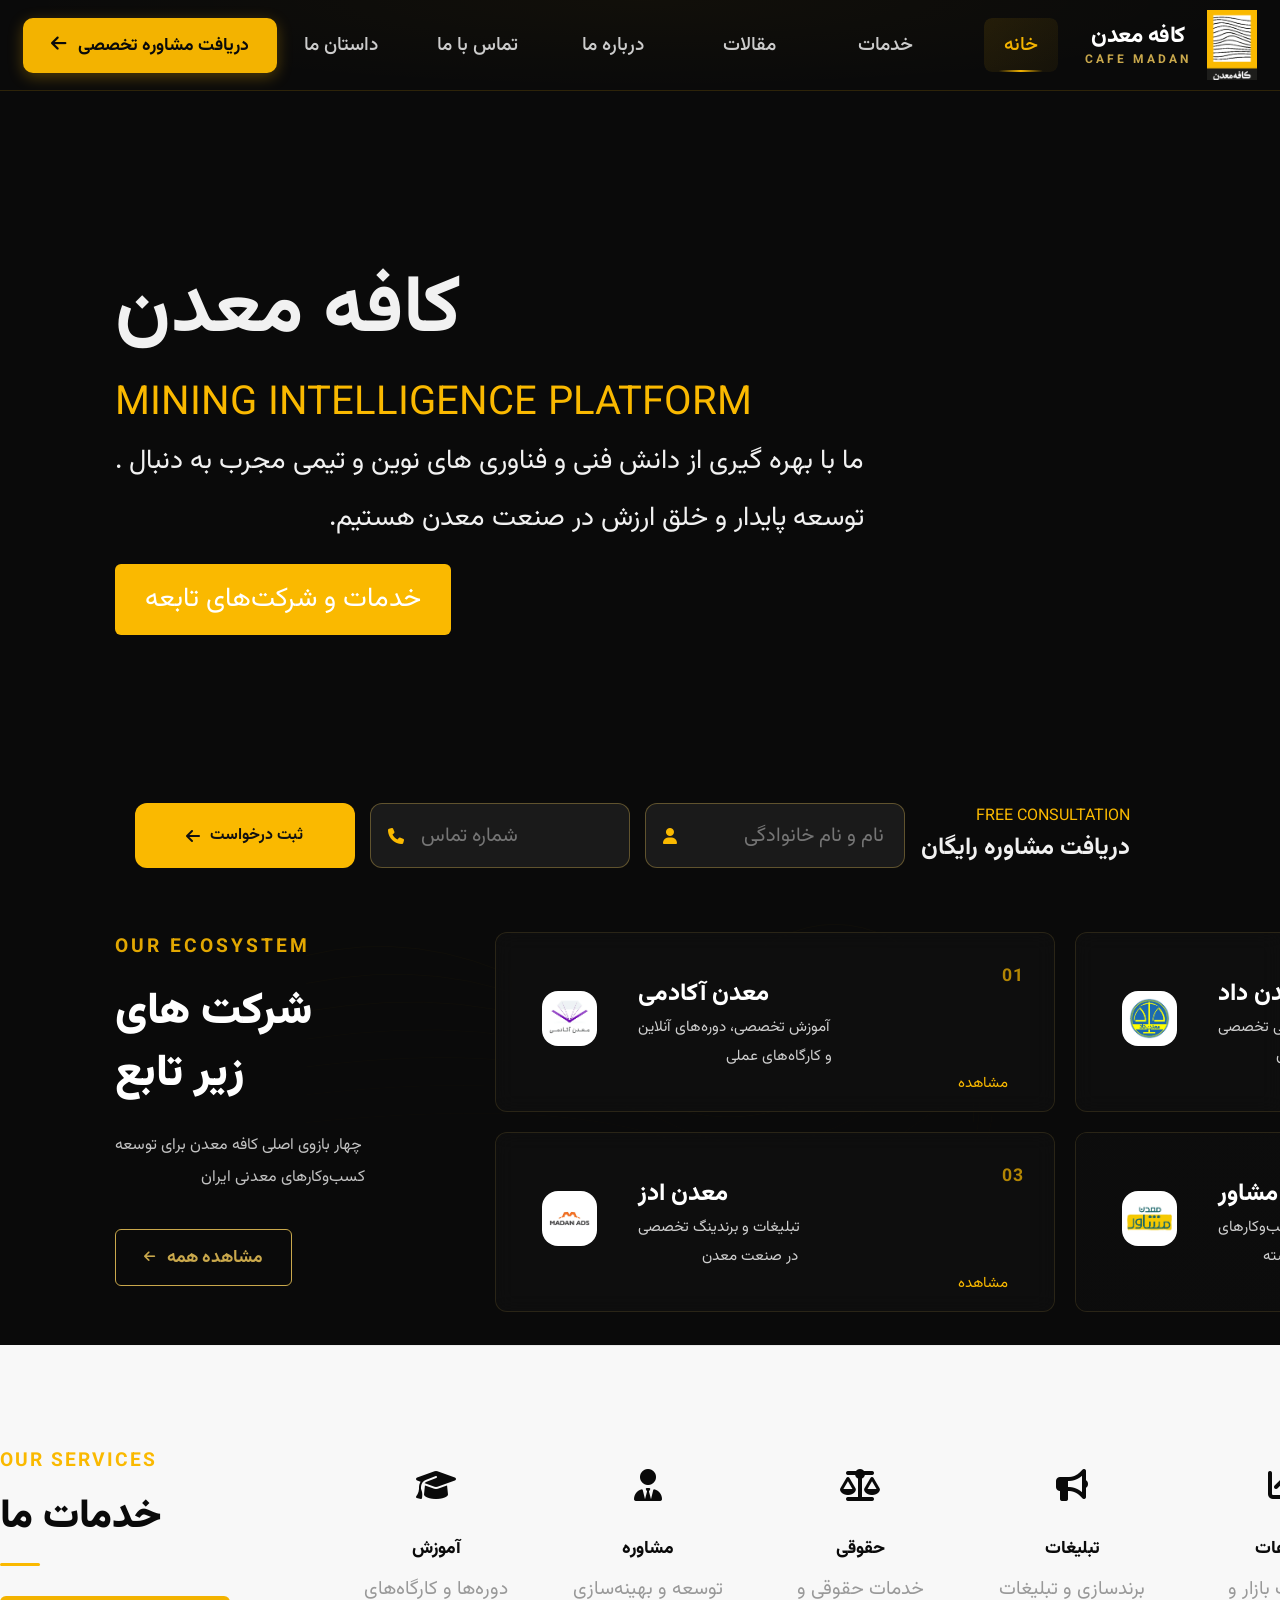
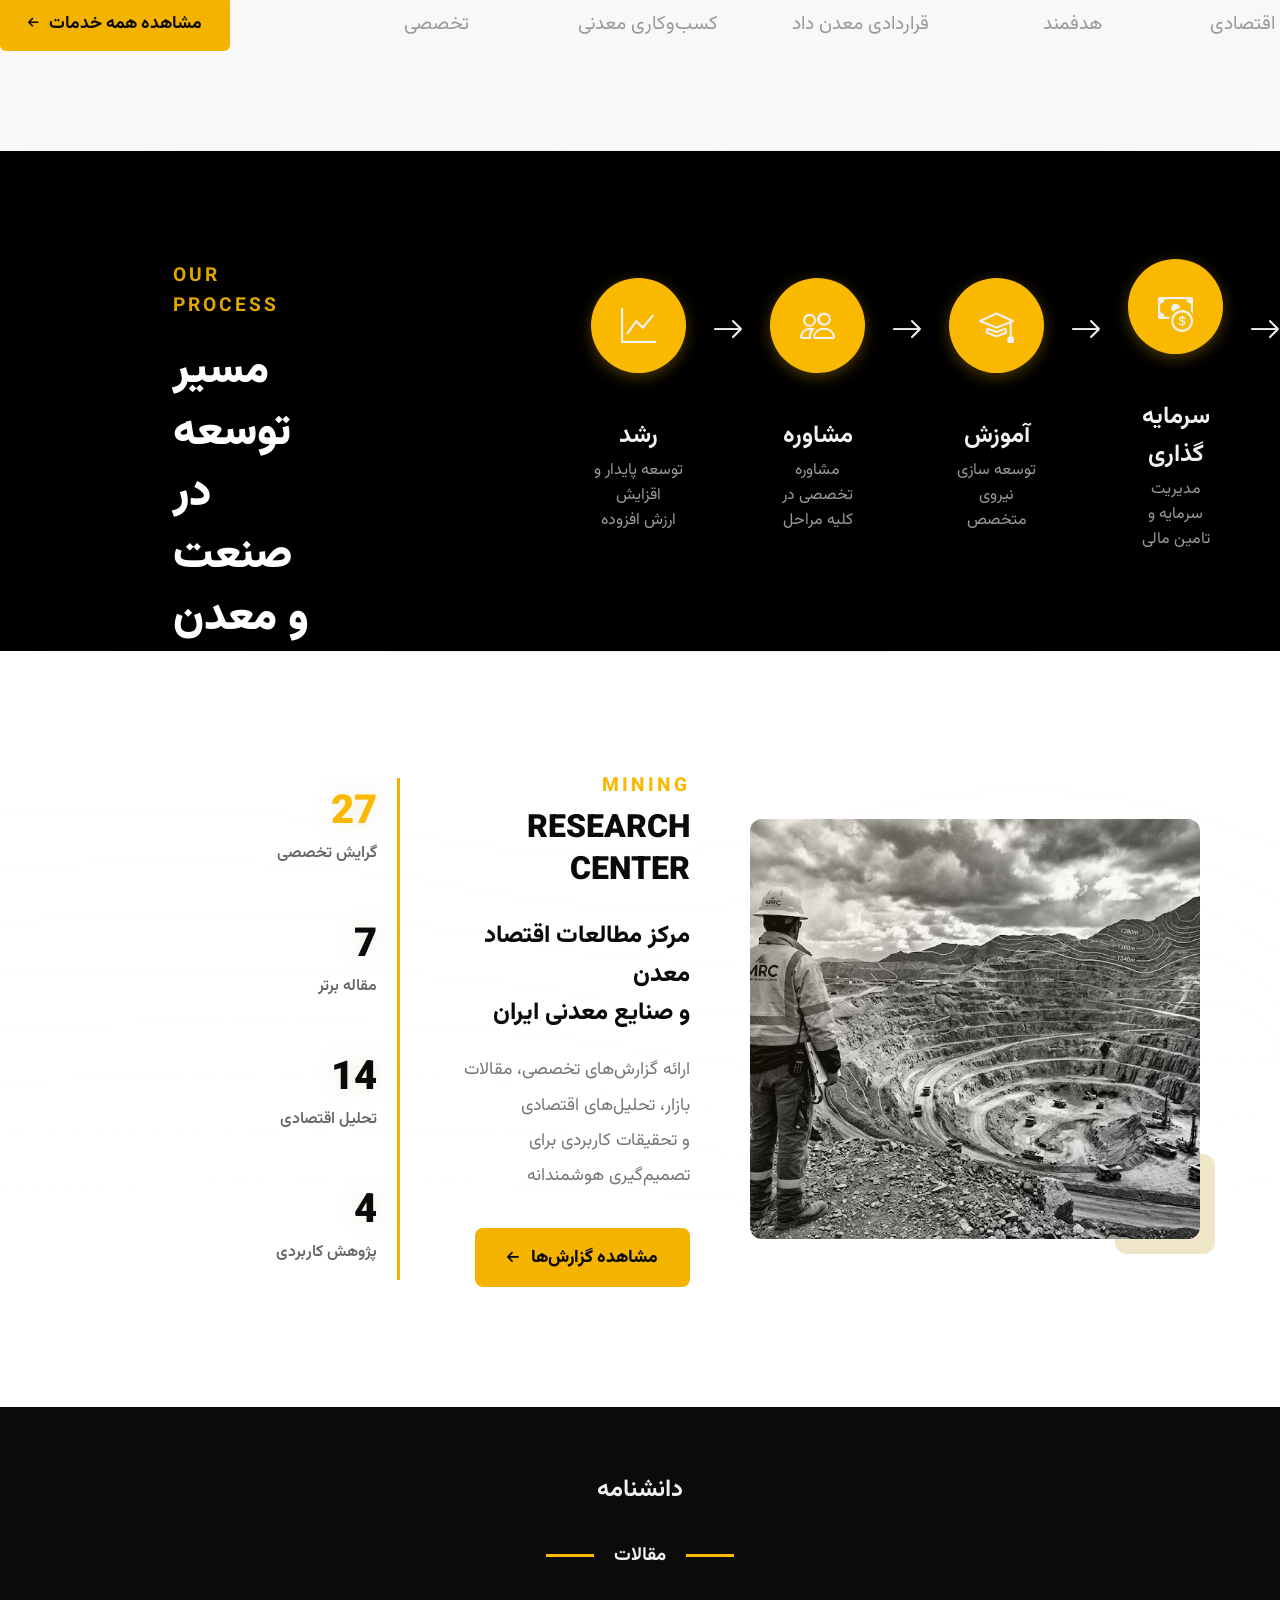
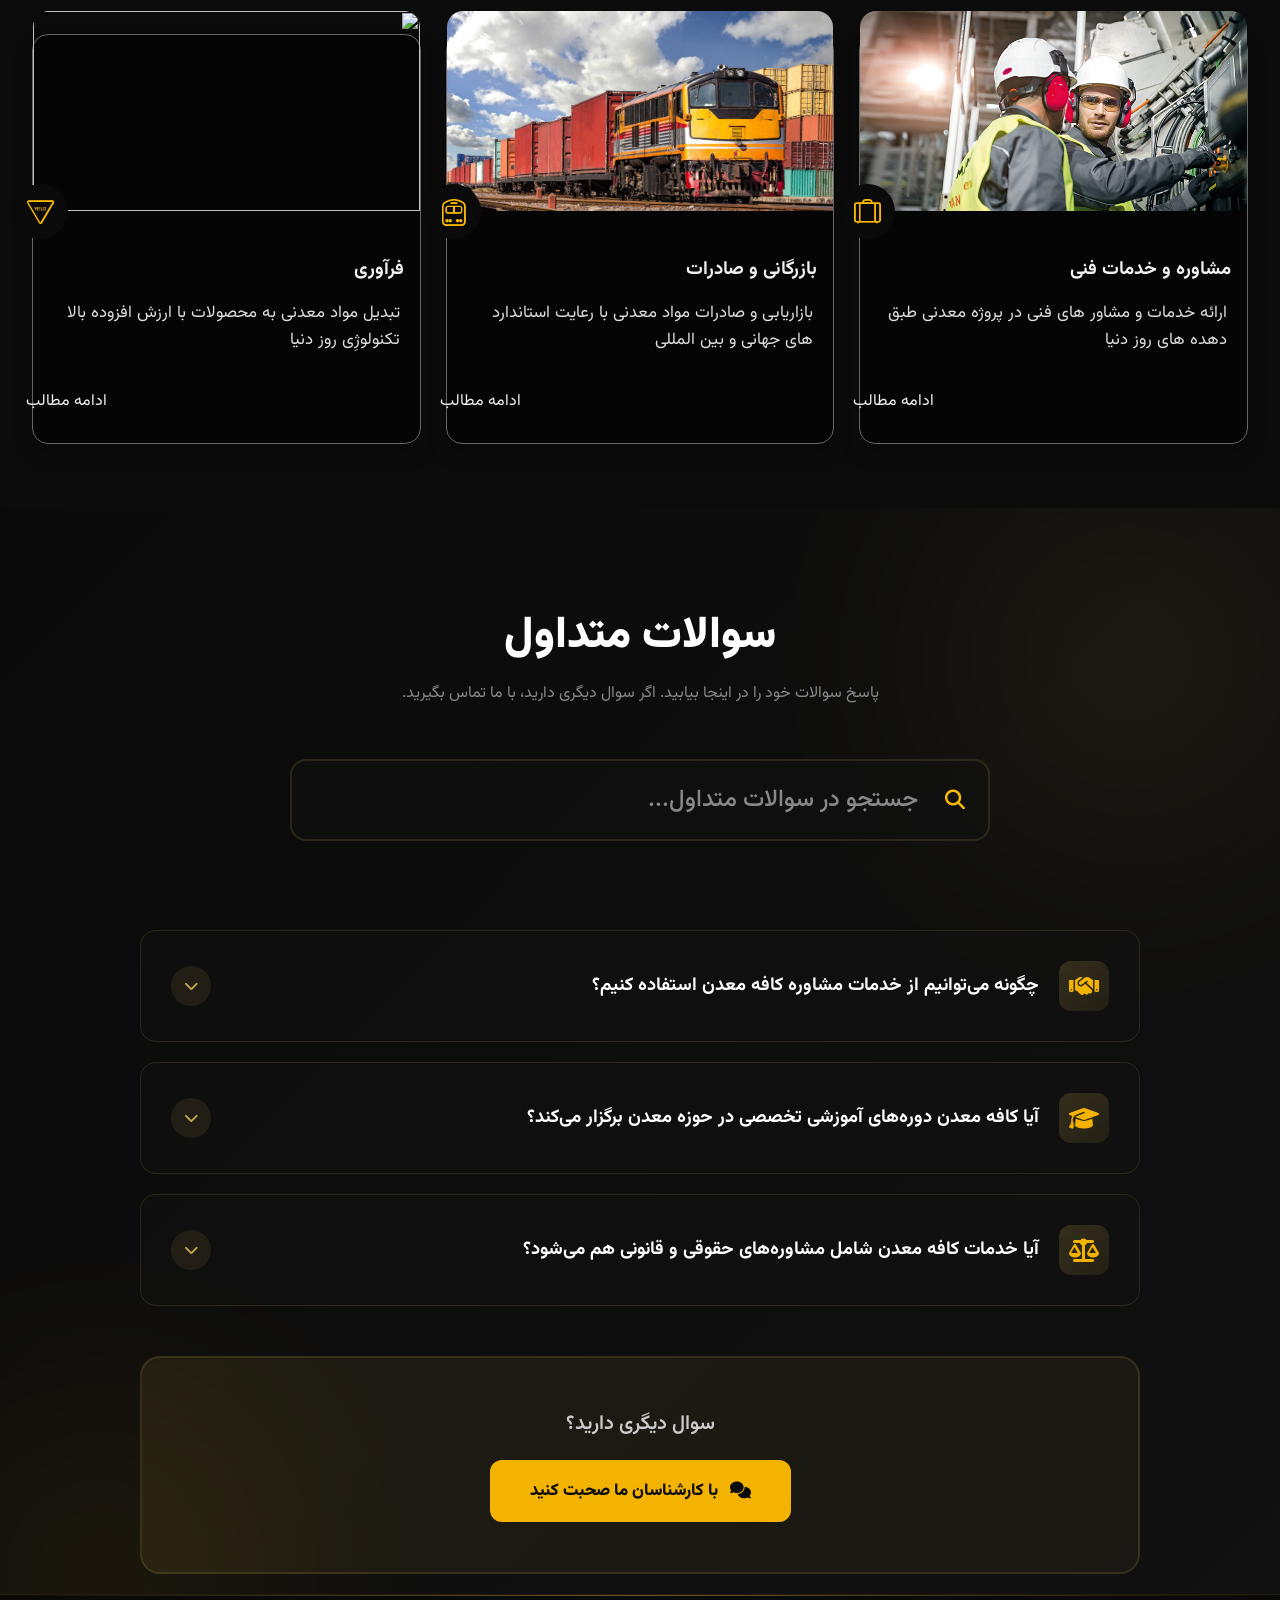
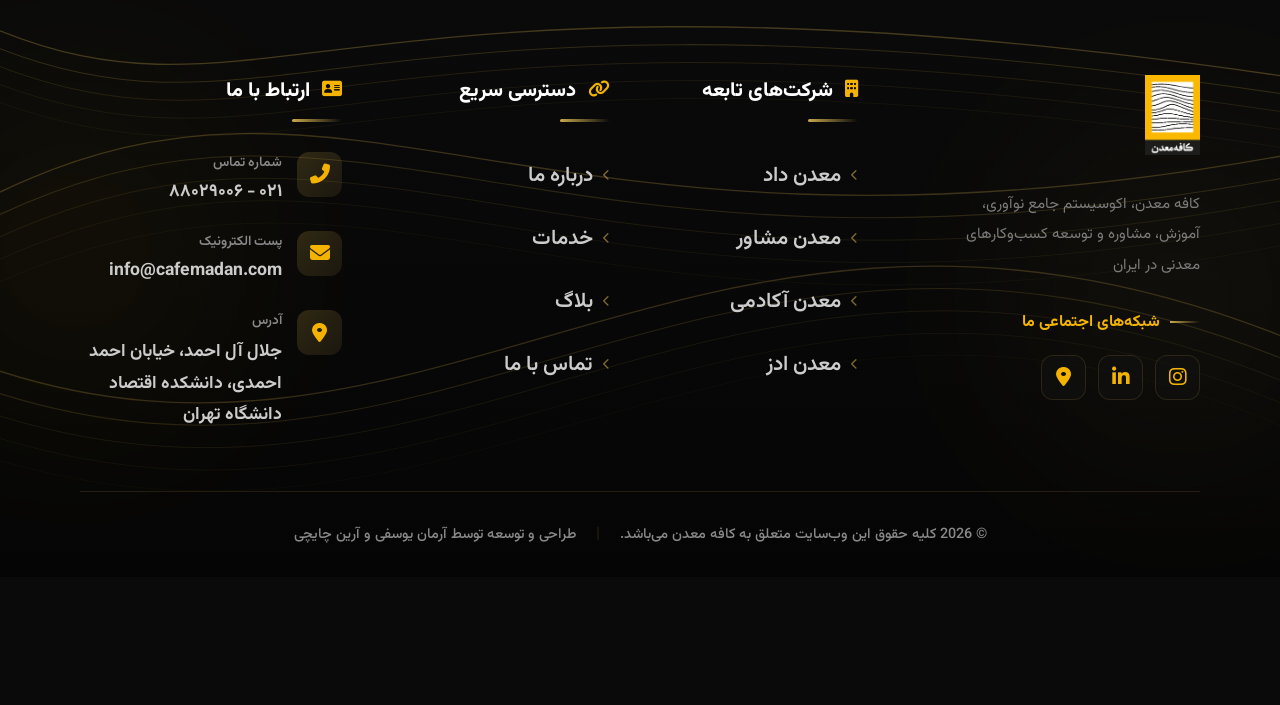
==== commit b03c7161: "Initial website" ====
--- a/public/index.html
+++ b/public/index.html
@@ -424,10 +424,10 @@
                     مسیر توسعه<br>
                      در صنعت و معدن
                 </h2>
-                <p class="eco-desc" style="font-size: 1.3rem !important;">
-                    از اکتشاف تا رشد همراه شما<br>
+                <p class="eco-desc" style="font-size: 1.1rem !important;margin-bottom: .7rem !important;">
+                    از اکتشاف تا رشد همراه شما
                 </p>
-                <p style="color: #f1f1f1;margin-left: 3.5rem;    opacity: 0.8; font-size: 1.3rem;padding-bottom: 1.2rem;"> در تمام مراحل توسعه</p>
+                                    <p class="eco2-sesc" style="color: #f1f1f1;margin-left: 1.2rem;    opacity: 0.8; font-size: 1.3rem;padding-bottom: 1.1rem;position: relative; bottom: 1rem;"> در تمام مراحل توسعه</p>
                 <a href="#" style="font-size: 1.1rem;" class="eco-btn">
                     <i class="fas fa-arrow-left"></i>
                     <span>مشاهده همه</span>
--- a/public/css/style.css
+++ b/public/css/style.css
@@ -5322,7 +5322,18 @@
         max-width: 100% !important;
         text-align: center !important;
         margin: 0 auto !important;
-    }
+        display: flex !important;
+        align-items: center !important;
+        justify-content: center !important;
+        flex-direction: column !important;
+    }
+
+    .eco-header .eco-desc{
+        padding-right: 5rem !important;
+    }
+
+
+    
    
     .mine .cardinfo {
         flex-wrap: wrap !important;
